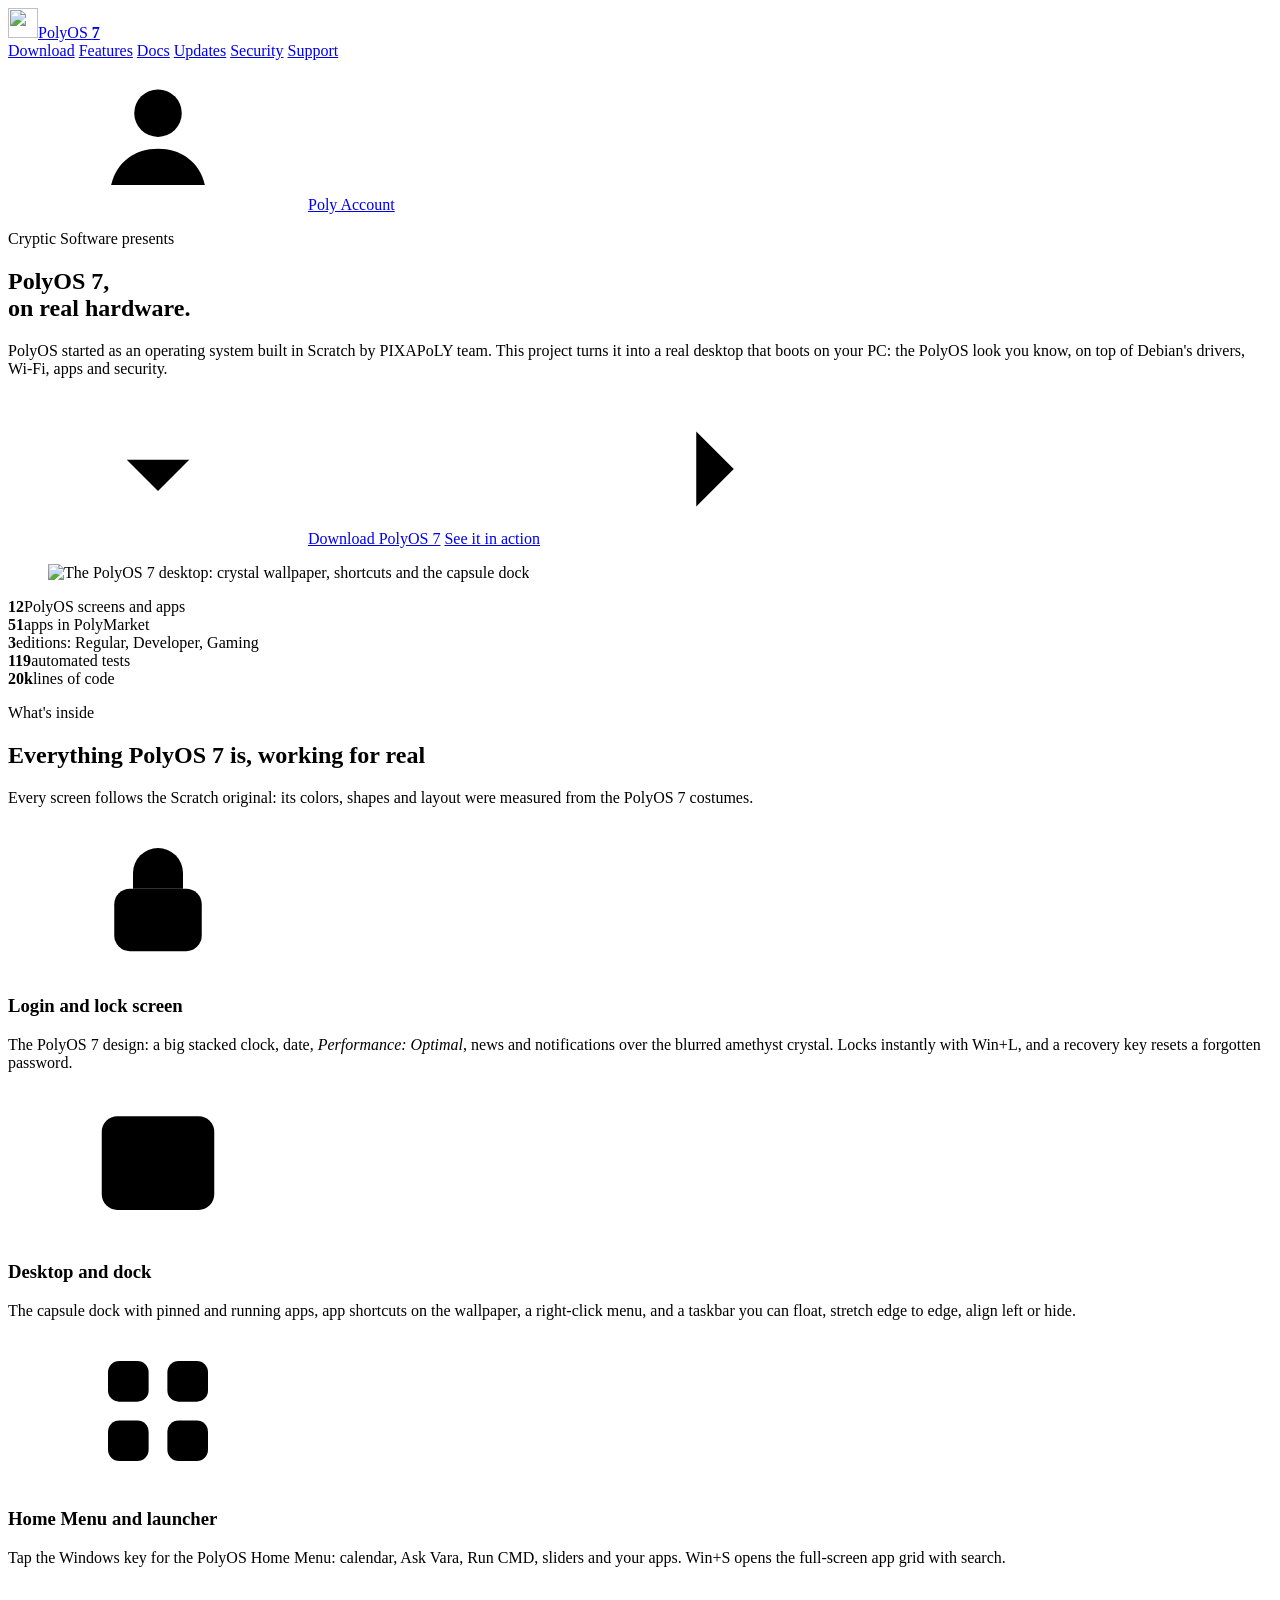
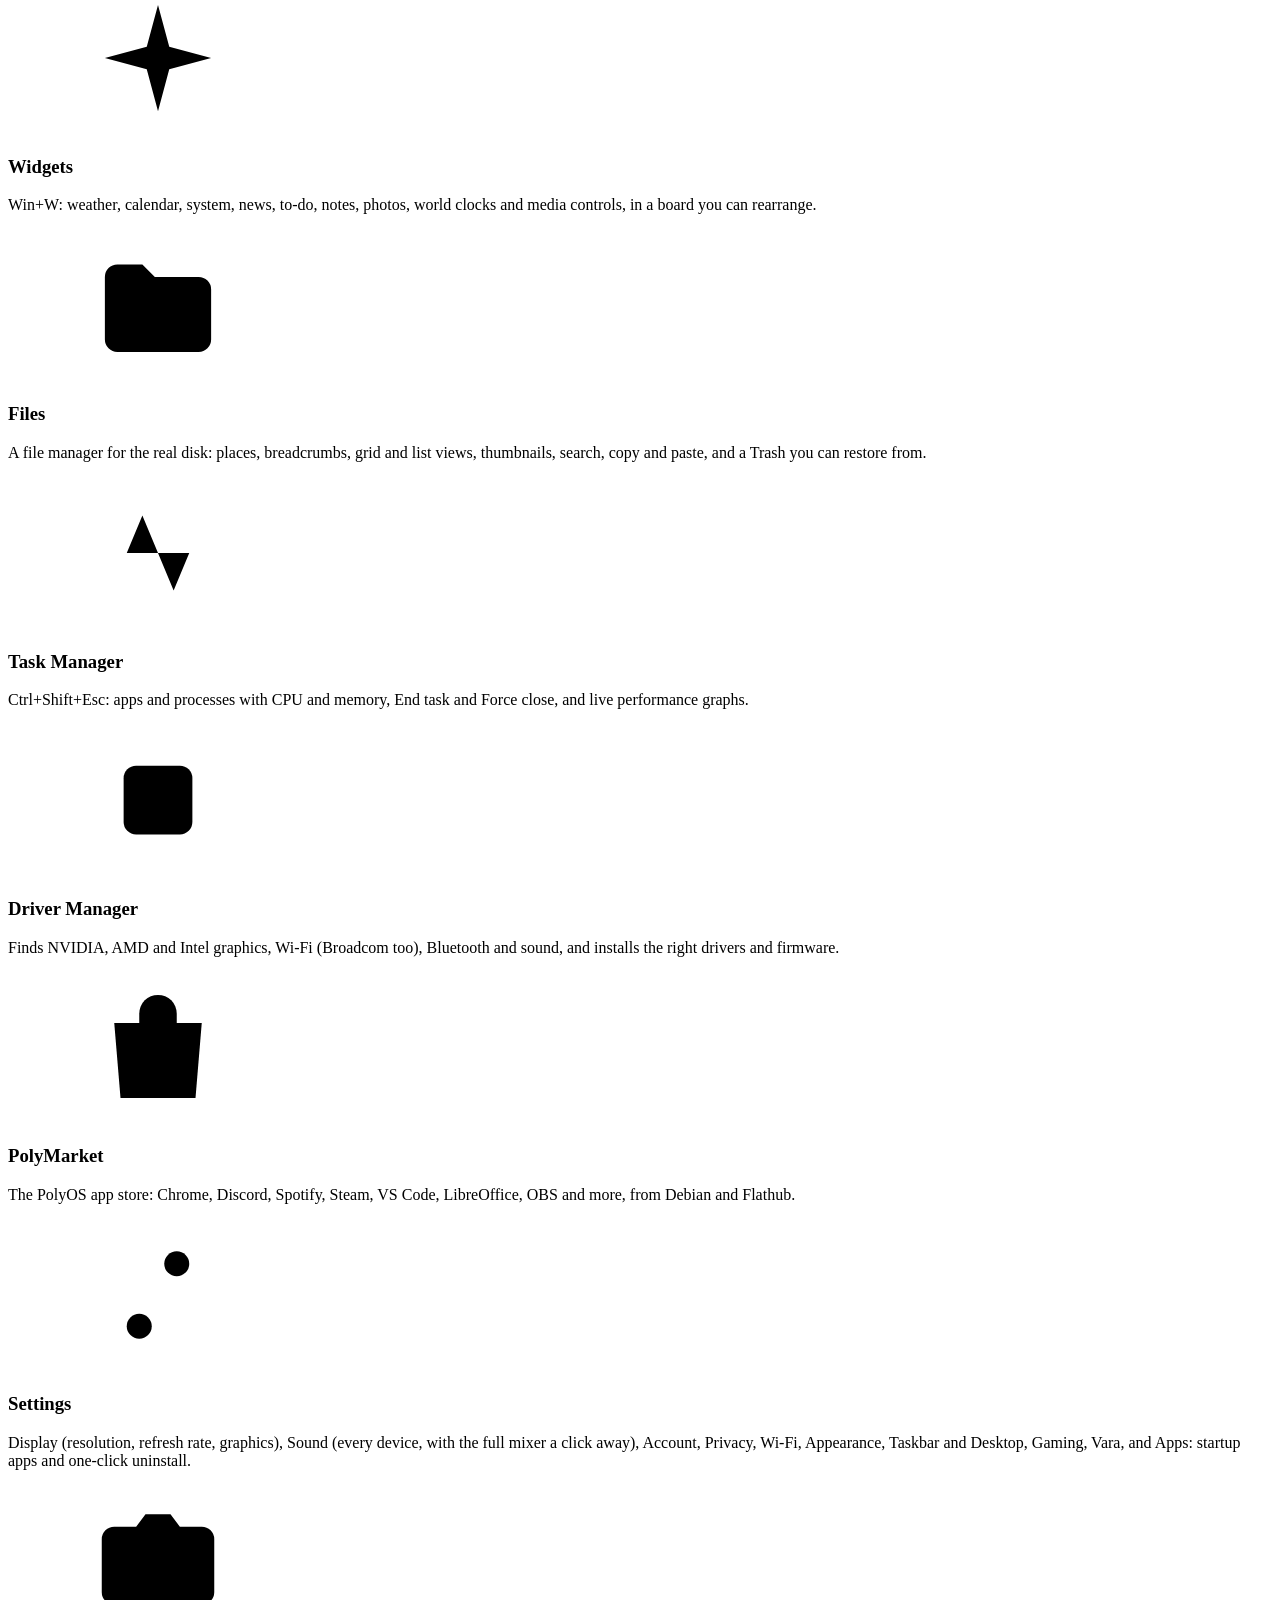
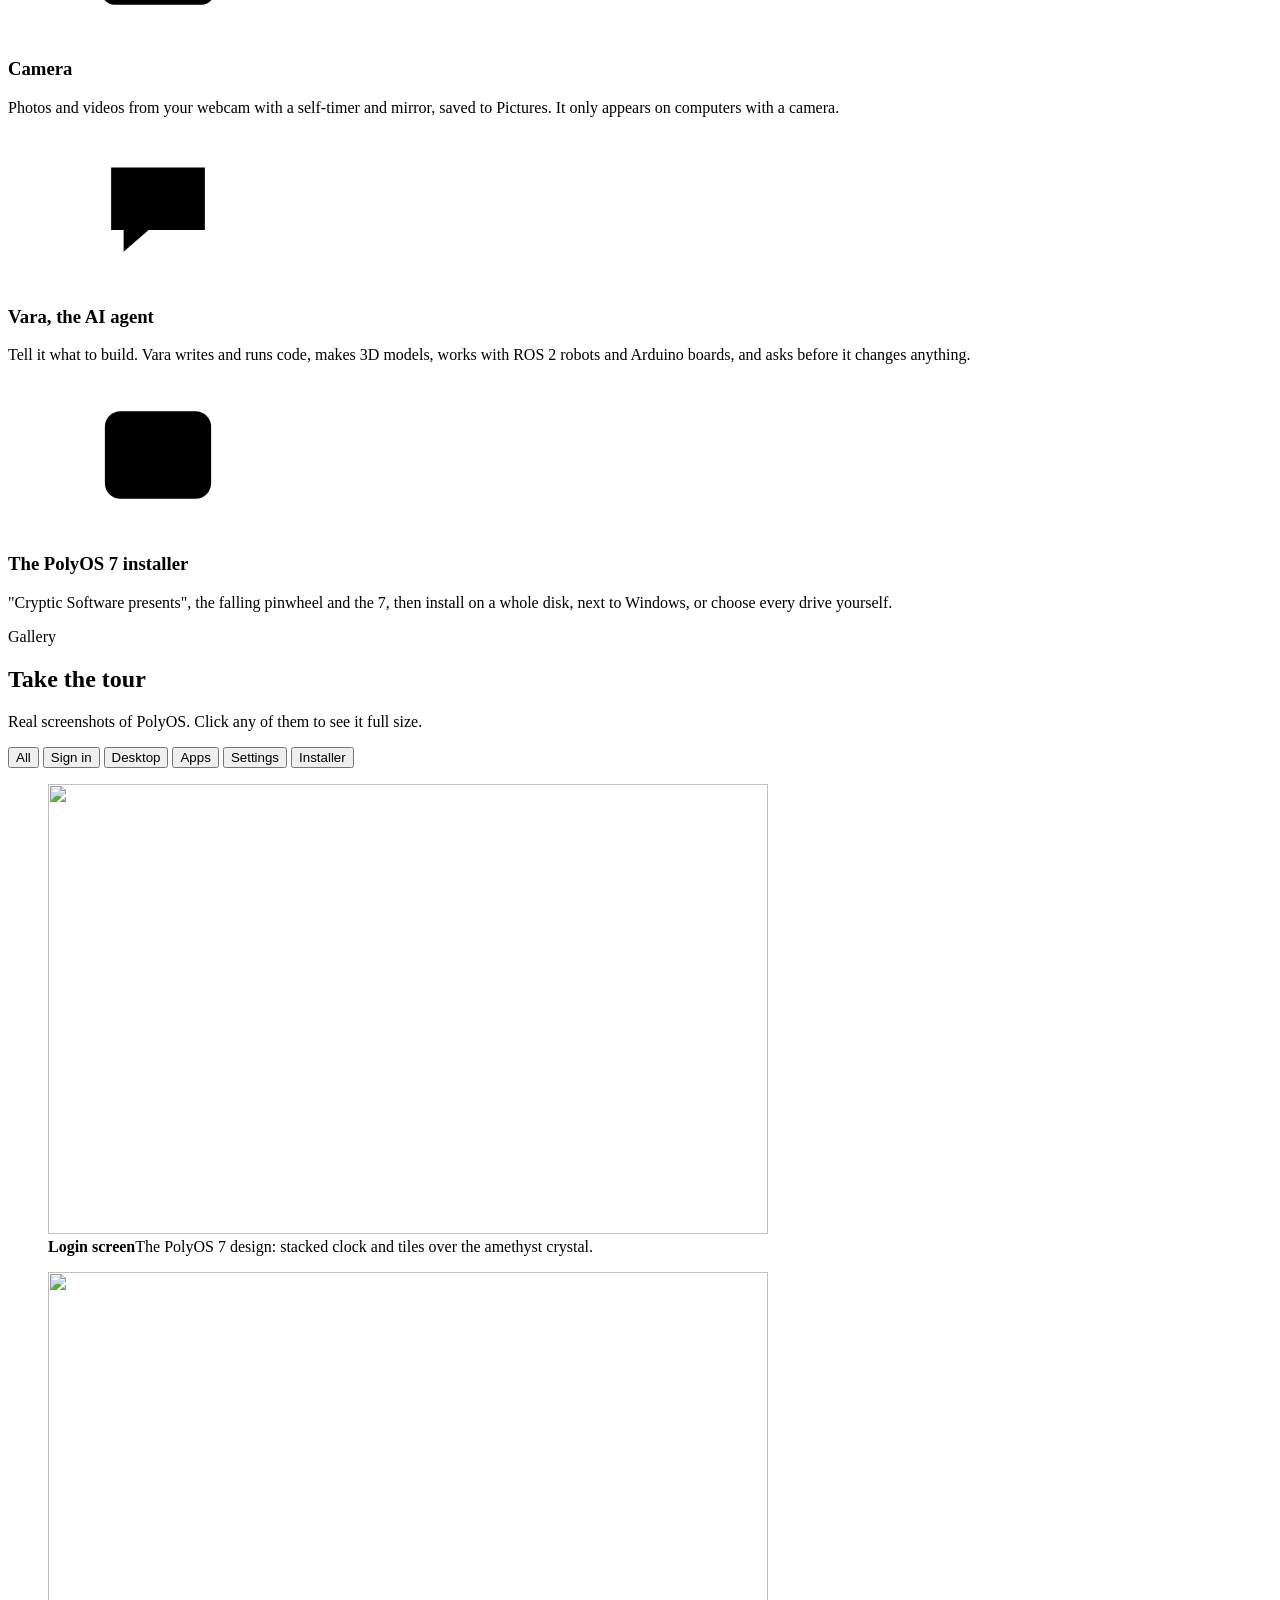
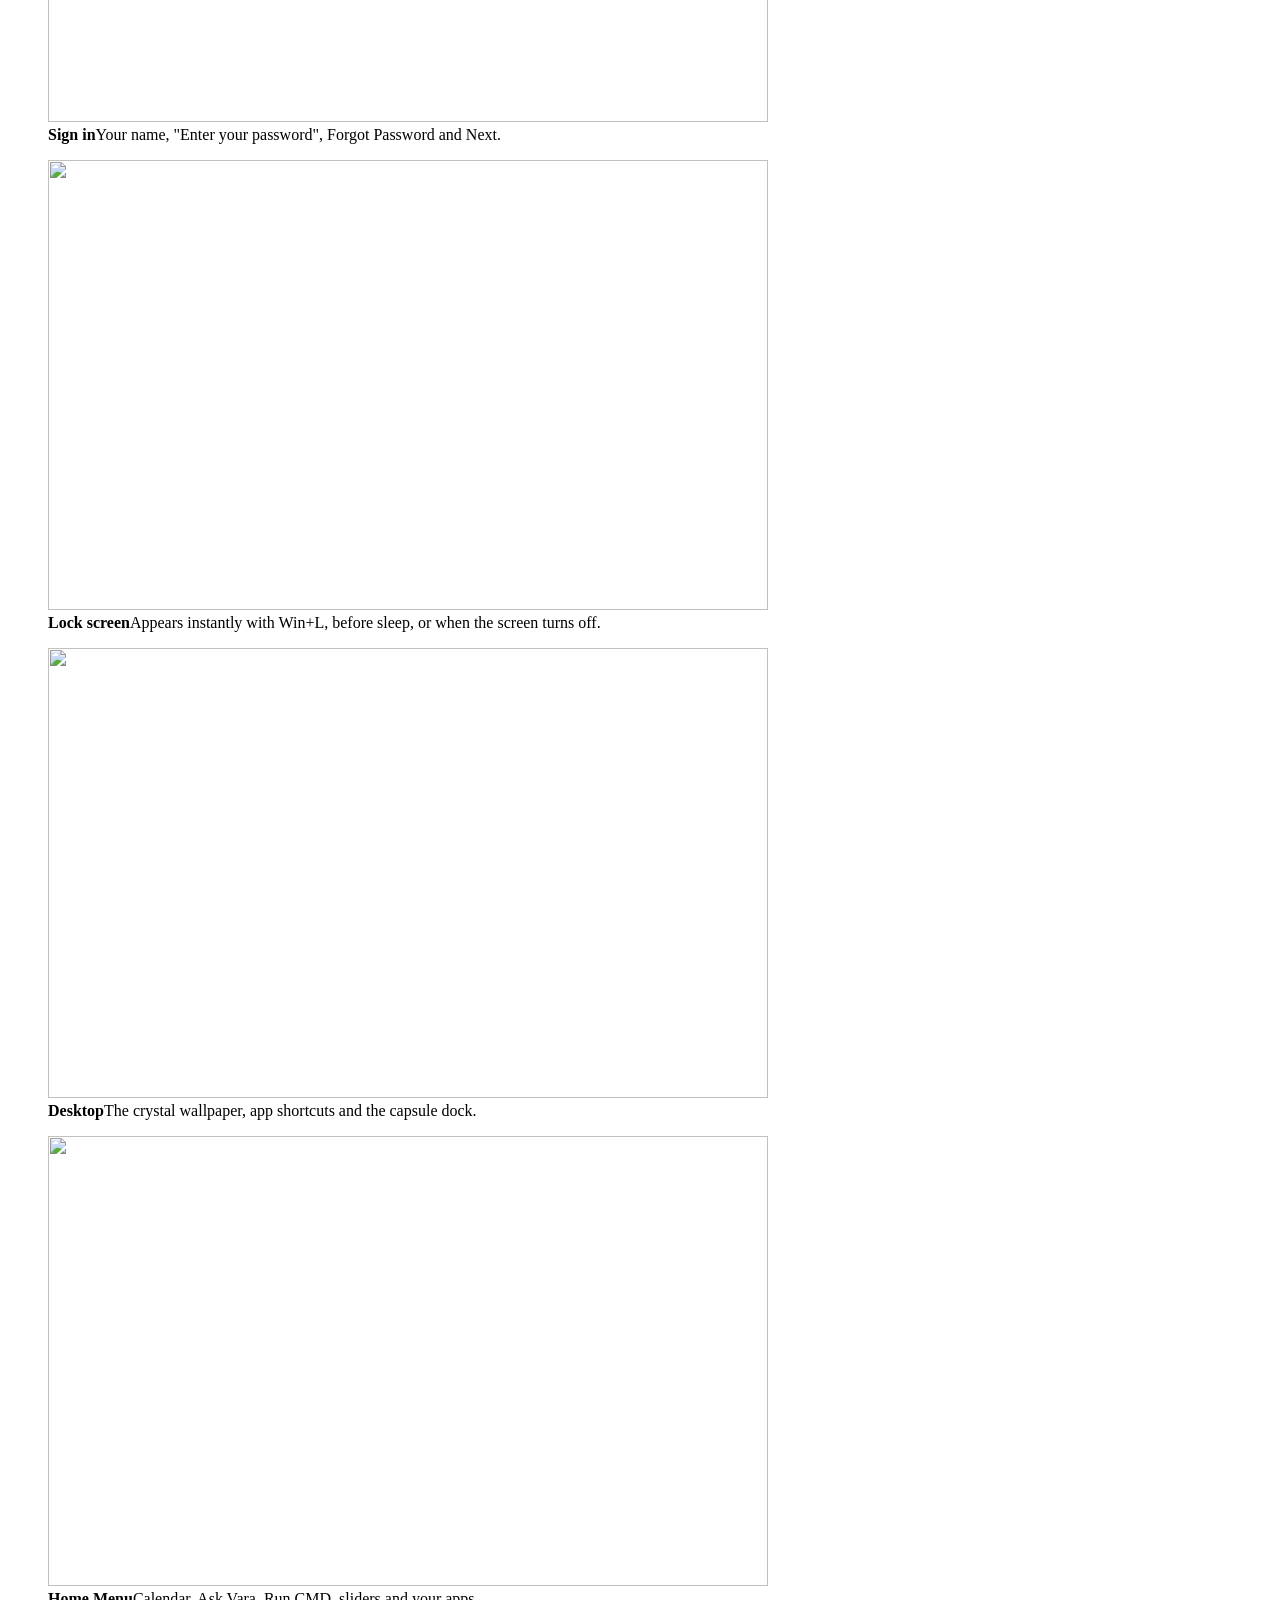
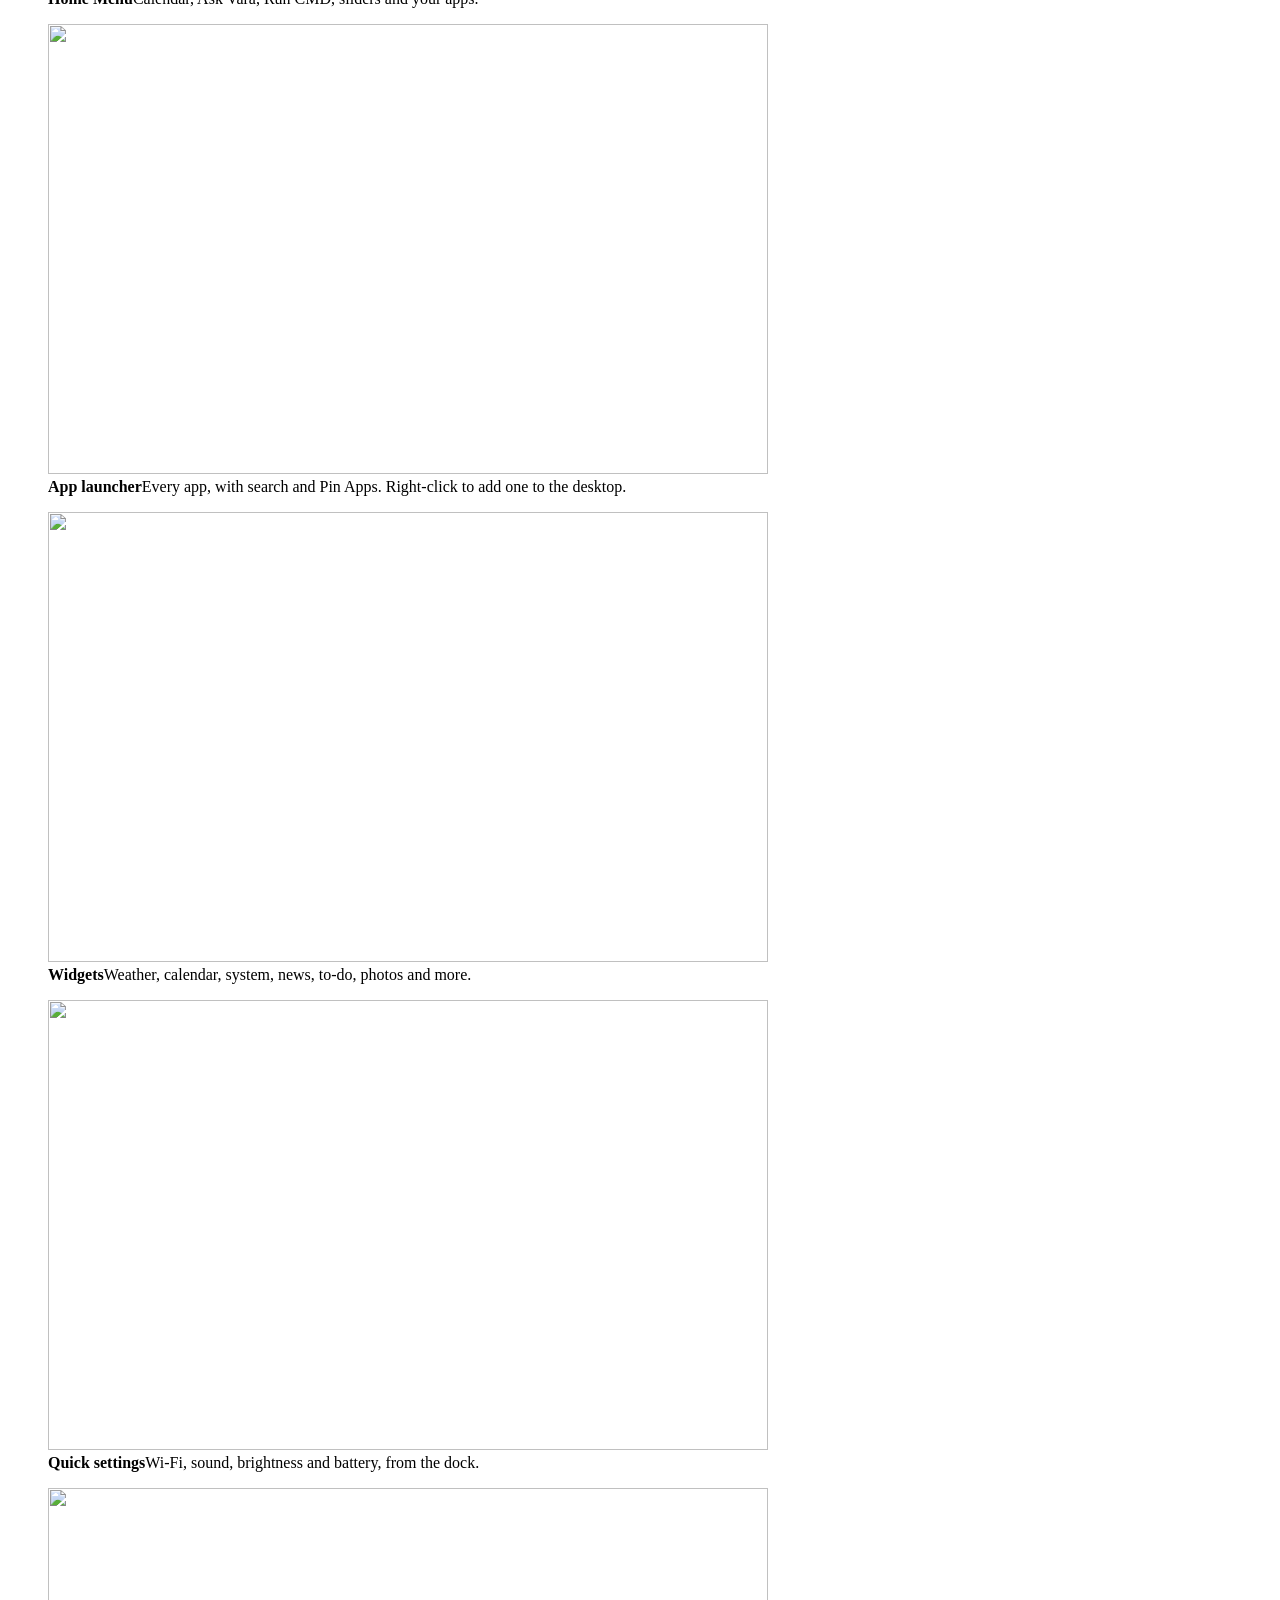
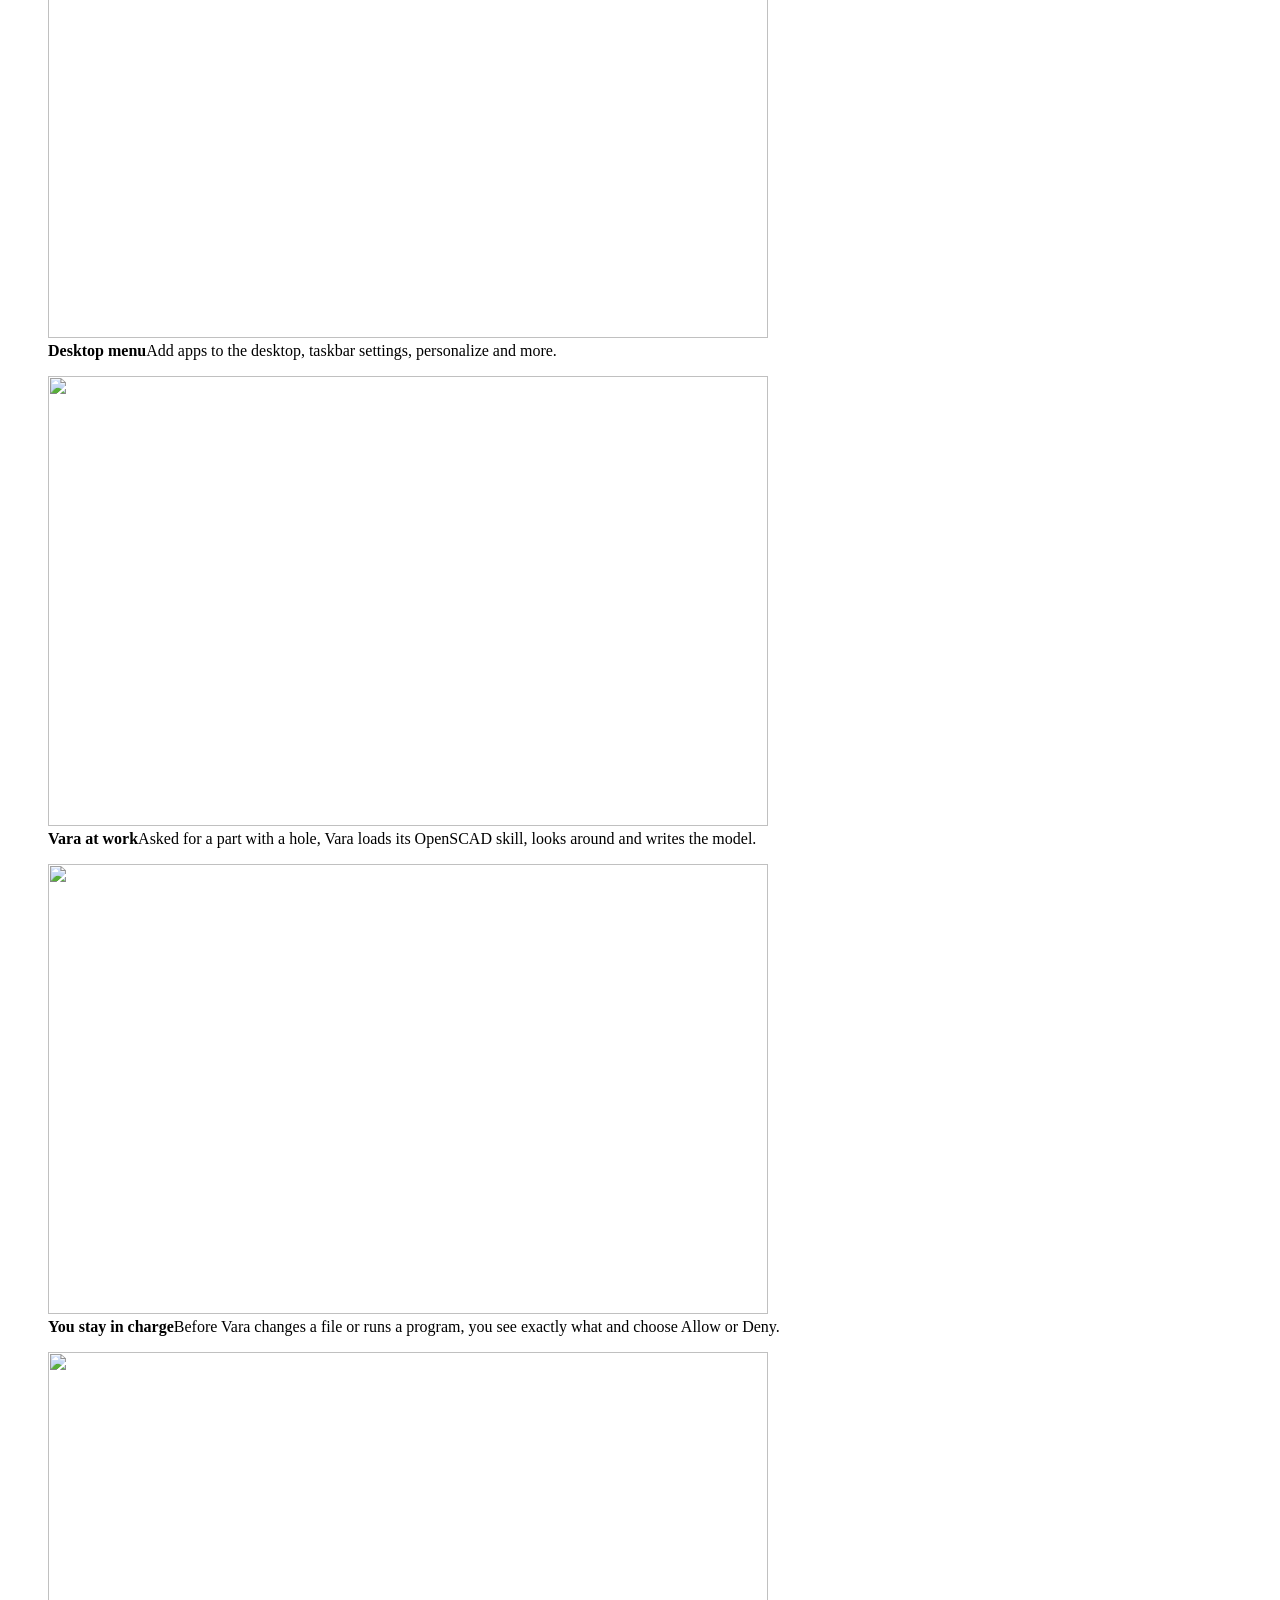
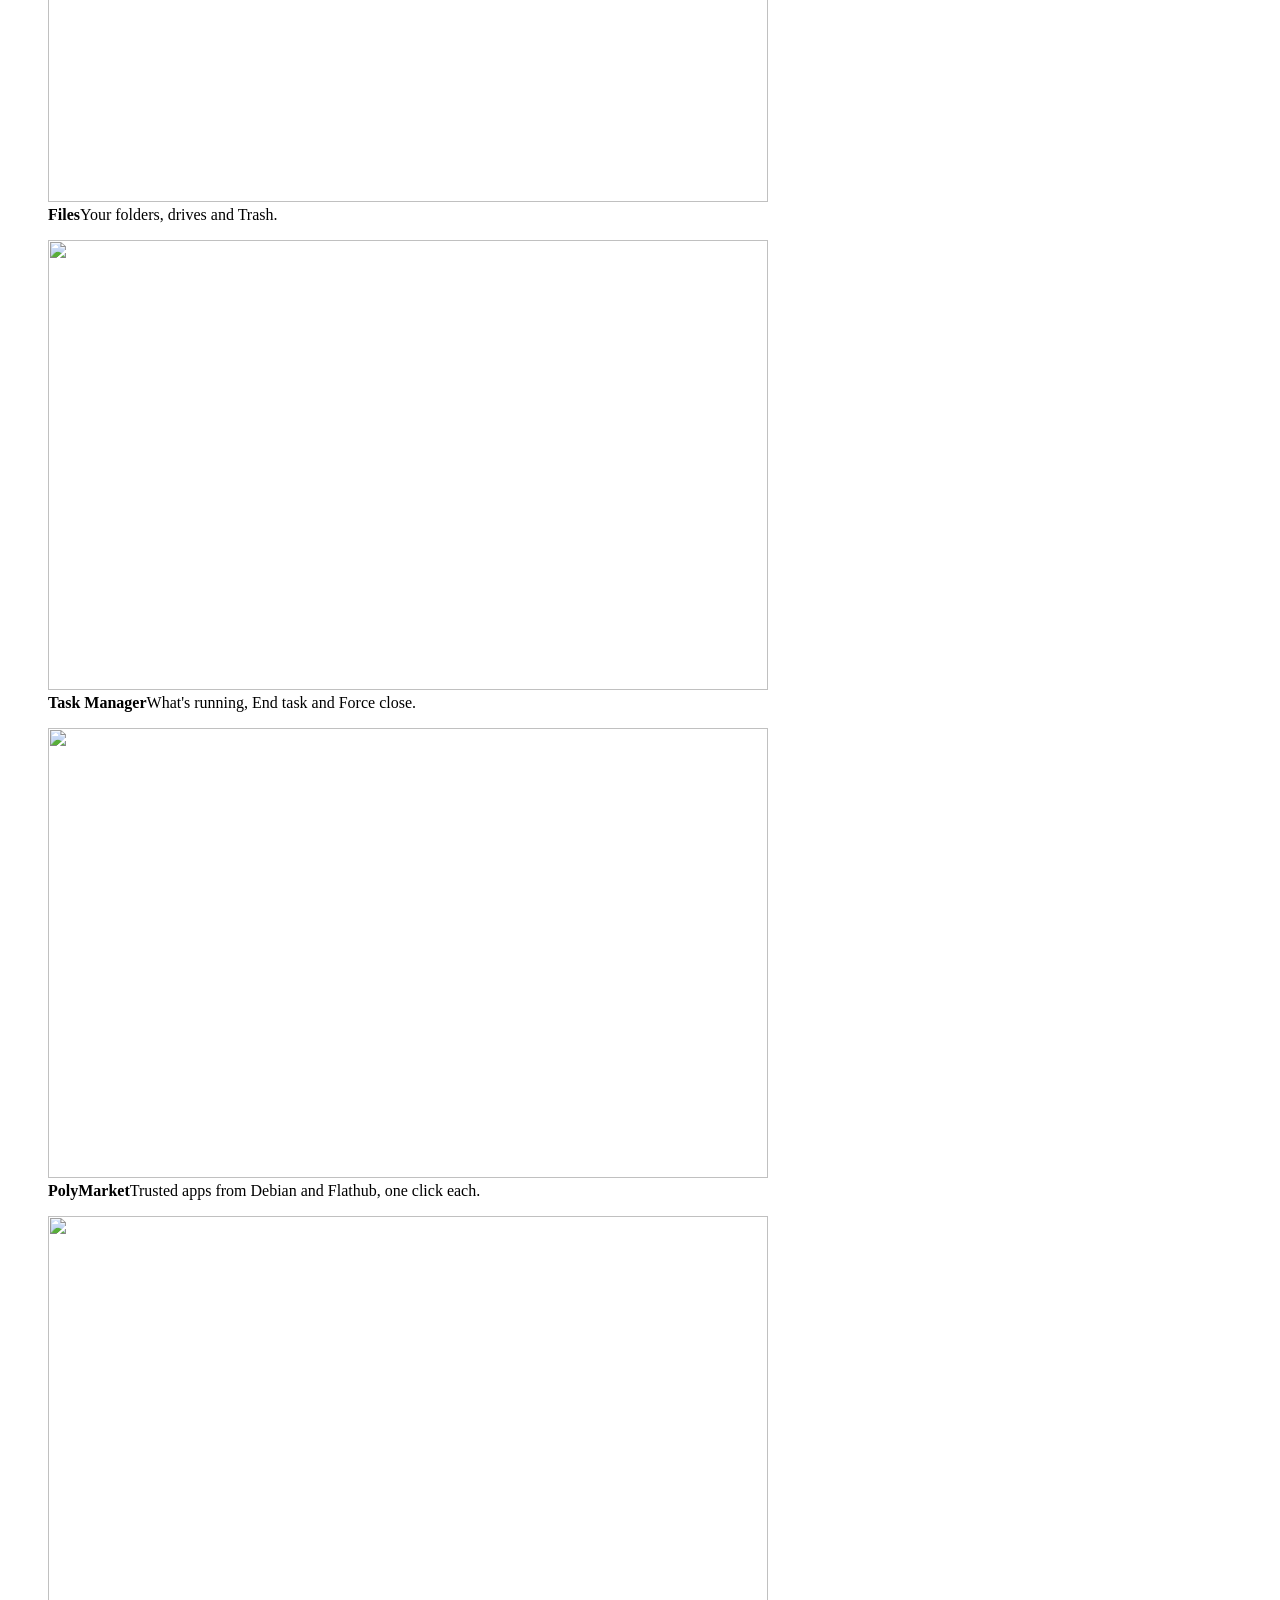
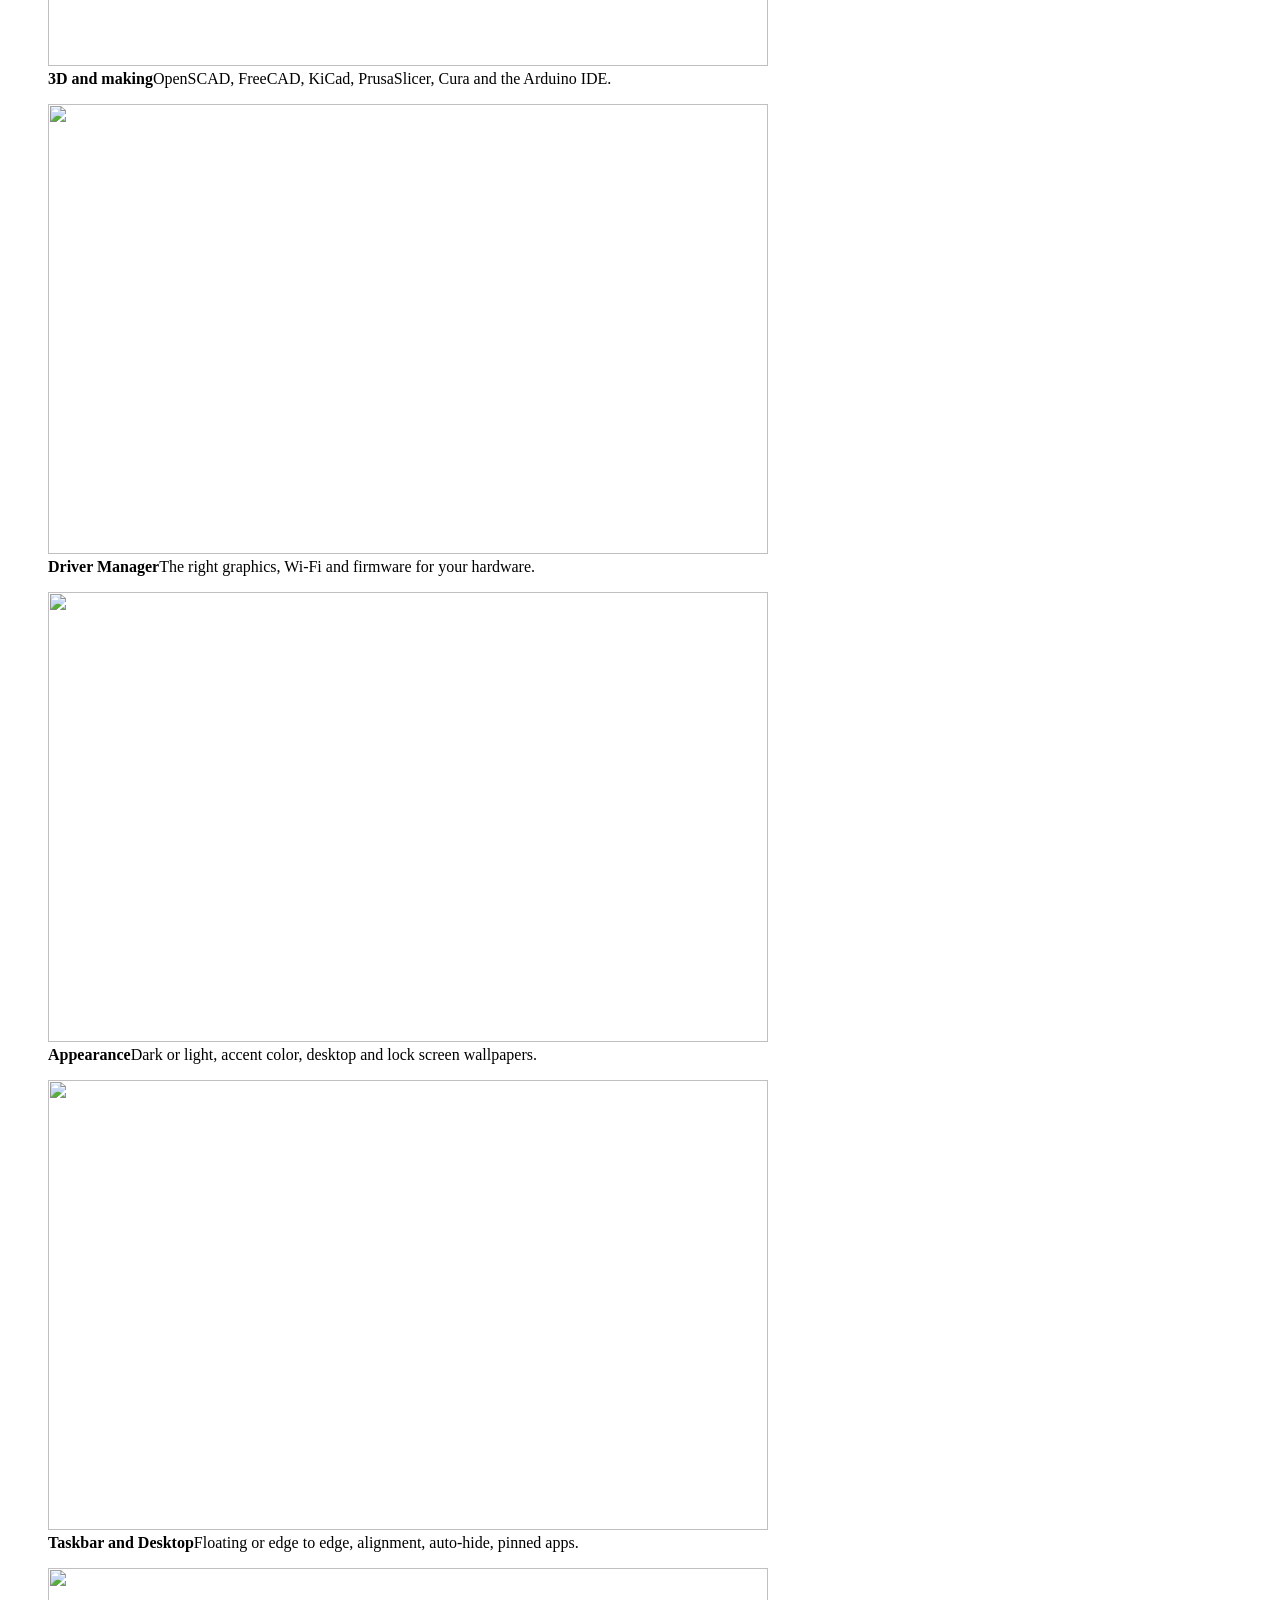
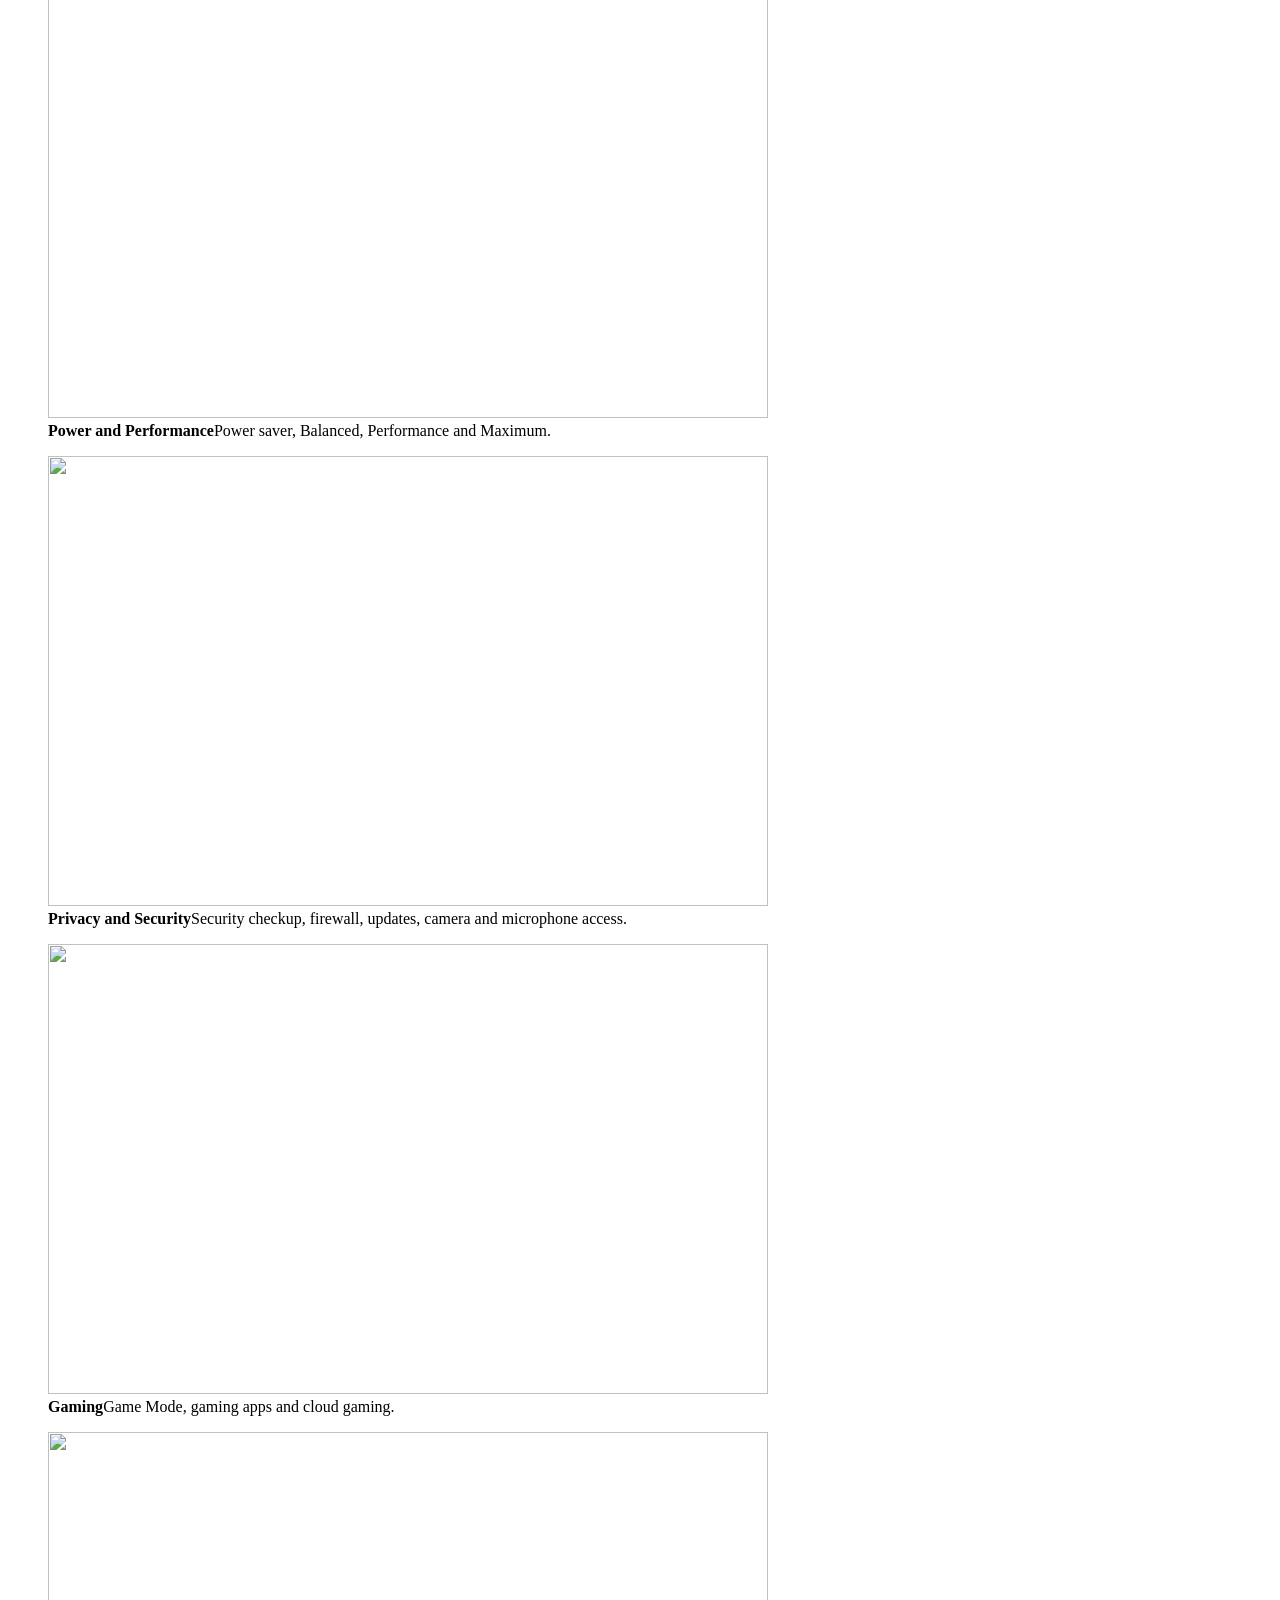
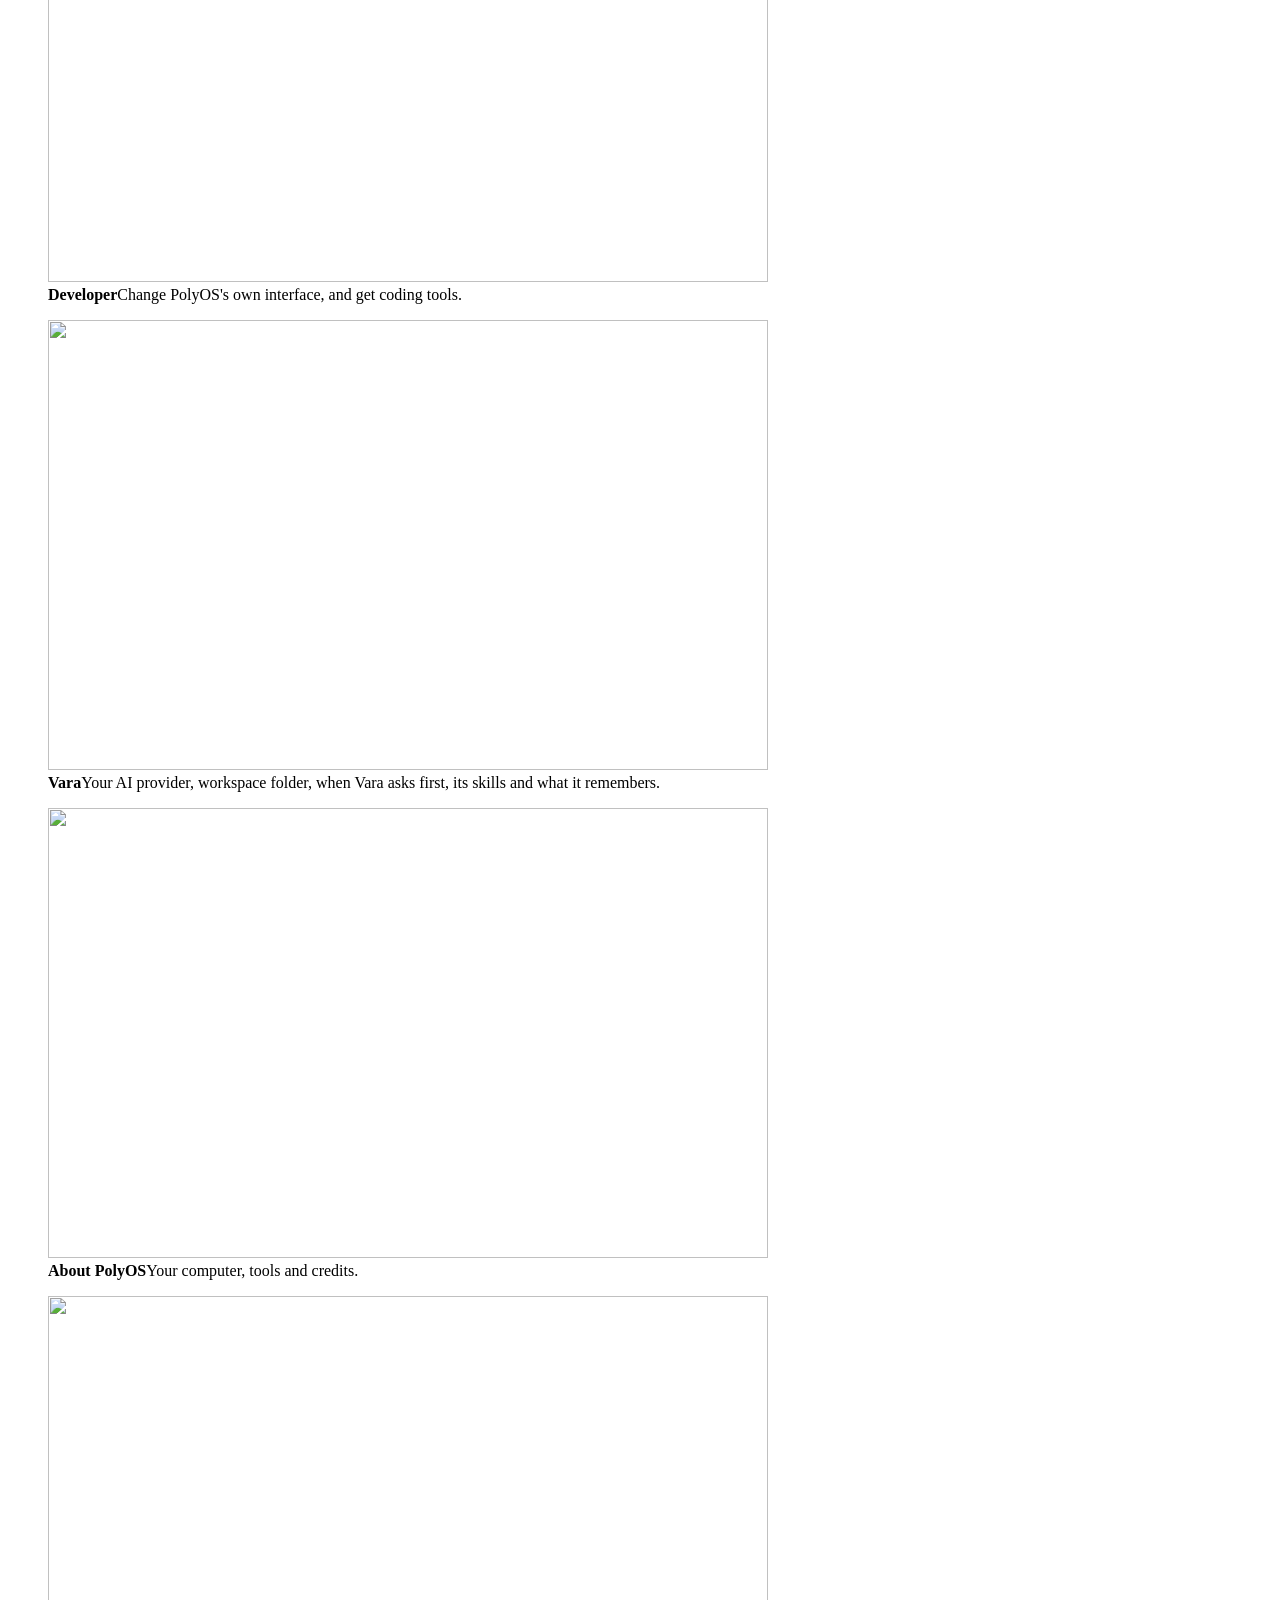
==== docs/index.html @ f55ce3ac "PolyOS 1.2.0: Vara, the voice and agent assistant (a name of its own, the HUD, and more) - A name of" ====
<!doctype html>
<html lang="en">
<head>
  <meta charset="utf-8">
  <meta name="viewport" content="width=device-width, initial-scale=1">
  <title>PolyOS 7 for Debian</title>
  <meta name="description" content="PolyOS 7, the operating system built in Scratch by PIXAPoLY Software, brought to real life on Debian by Cryptic Software.">
  <meta property="og:title" content="PolyOS 7 for Debian">
  <meta property="og:description" content="The Scratch operating system, now a real desktop you can install on your PC.">
  <meta property="og:image" content="screenshots/desktop.jpg">
  <meta name="theme-color" content="#151515">
  <link rel="icon" href="assets/logo.svg" type="image/svg+xml">
  <link rel="stylesheet" href="assets/site.css">
  <script src="assets/site.js" defer></script>
</head>
<body>
  <svg width="0" height="0" style="position:absolute" aria-hidden="true">
    <defs>
      <symbol id="i-user" viewBox="0 0 24 24"><circle cx="12" cy="8.5" r="3.8"/><path d="M4.5 20c.9-3.8 3.9-5.8 7.5-5.8s6.6 2 7.5 5.8"/></symbol>
      <symbol id="i-cube" viewBox="0 0 24 24"><path d="M12 3.5 19.5 7.7v8.6L12 20.5l-7.5-4.2V7.7z"/><path d="M4.5 7.7 12 12l7.5-4.3M12 12v8.5"/></symbol>
      <symbol id="i-robot" viewBox="0 0 24 24"><rect x="5" y="8" width="14" height="11" rx="3"/><path d="M12 8V4.5M9.5 19v1.5M14.5 19v1.5M3 12.5v3M21 12.5v3"/><circle cx="12" cy="4" r="1"/><circle cx="9.5" cy="13" r="1.1" fill="currentColor"/><circle cx="14.5" cy="13" r="1.1" fill="currentColor"/></symbol>
      <symbol id="i-lock" viewBox="0 0 24 24"><rect x="5" y="10.5" width="14" height="10" rx="2.5"/><path d="M8 10.5V8a4 4 0 0 1 8 0v2.5"/></symbol>
      <symbol id="i-desktop" viewBox="0 0 24 24"><rect x="3" y="4.5" width="18" height="15" rx="2.5"/><path d="M3 15.5h18M9 17.5h6"/></symbol>
      <symbol id="i-grid" viewBox="0 0 24 24"><rect x="4" y="4" width="6.5" height="6.5" rx="1.8"/><rect x="13.5" y="4" width="6.5" height="6.5" rx="1.8"/><rect x="4" y="13.5" width="6.5" height="6.5" rx="1.8"/><rect x="13.5" y="13.5" width="6.5" height="6.5" rx="1.8"/></symbol>
      <symbol id="i-sparkle" viewBox="0 0 24 24"><path d="M12 3.5 13.8 10.2 20.5 12l-6.7 1.8L12 20.5l-1.8-6.7L3.5 12l6.7-1.8z"/></symbol>
      <symbol id="i-folder" viewBox="0 0 24 24"><path d="M3.5 7.5A2 2 0 0 1 5.5 5.5h4l2 2h7a2 2 0 0 1 2 2v8a2 2 0 0 1-2 2h-13a2 2 0 0 1-2-2z"/></symbol>
      <symbol id="i-activity" viewBox="0 0 24 24"><path d="M3 12h4l2.5-6 5 12 2.5-6H21"/></symbol>
      <symbol id="i-chip" viewBox="0 0 24 24"><rect x="6.5" y="6.5" width="11" height="11" rx="2"/><path d="M9.5 3v3.5M14.5 3v3.5M9.5 17.5V21M14.5 17.5V21M3 9.5h3.5M3 14.5h3.5M17.5 9.5H21M17.5 14.5H21"/></symbol>
      <symbol id="i-bag" viewBox="0 0 24 24"><path d="M5 8h14l-1 12H6z"/><path d="M9 8V6.5a3 3 0 0 1 6 0V8"/></symbol>
      <symbol id="i-settings" viewBox="0 0 24 24"><path d="M4 7h9M17 7h3M4 17h3M11 17h9"/><circle cx="15" cy="7" r="2"/><circle cx="9" cy="17" r="2"/></symbol>
      <symbol id="i-camera" viewBox="0 0 24 24"><path d="M8.5 6.5 10 4.5h4l1.5 2H19a2 2 0 0 1 2 2V17a2 2 0 0 1-2 2H5a2 2 0 0 1-2-2V8.5a2 2 0 0 1 2-2z"/><circle cx="12" cy="12.5" r="3.6"/></symbol>
      <symbol id="i-chat" viewBox="0 0 24 24"><path d="M4.5 5.5h15v10h-9l-4 3.5v-3.5h-2z"/></symbol>
      <symbol id="i-disk" viewBox="0 0 24 24"><rect x="3.5" y="5" width="17" height="14" rx="2.5"/><circle cx="16.5" cy="15" r="1" fill="currentColor"/><path d="M7 15h5"/></symbol>
      <symbol id="i-star" viewBox="0 0 24 24"><path d="m12 3.8 2.5 5.2 5.7.8-4.1 4 1 5.6L12 16.8 6.9 19.4l1-5.6-4.1-4 5.7-.8z"/></symbol>
      <symbol id="i-code" viewBox="0 0 24 24"><path d="m8.5 7.5-4.5 4.5 4.5 4.5M15.5 7.5l4.5 4.5-4.5 4.5M13.5 5l-3 14"/></symbol>
      <symbol id="i-gamepad" viewBox="0 0 24 24"><path d="M7.5 7h9a4.5 4.5 0 0 1 4.3 3.2l1.2 4.3a2.6 2.6 0 0 1-4.5 2.4L15.6 15H8.4l-1.9 1.9A2.6 2.6 0 0 1 2 14.5l1.2-4.3A4.5 4.5 0 0 1 7.5 7z"/><path d="M8 9.5v3M6.5 11h3"/></symbol>
      <symbol id="i-shield" viewBox="0 0 24 24"><path d="M12 3.5 19 6v5.5c0 4.3-2.9 7.6-7 9-4.1-1.4-7-4.7-7-9V6z"/><path d="m9 12 2.2 2.2L15.5 10"/></symbol>
      <symbol id="i-bolt" viewBox="0 0 24 24"><path d="M13 3 5 13.5h6L10 21l8-10.5h-6z"/></symbol>
      <symbol id="i-github" viewBox="0 0 24 24"><path d="M9 19c-4.3 1.4-4.3-2.5-6-3m12 5v-3.5c0-1 .1-1.4-.5-2 2.8-.3 5.5-1.4 5.5-6a4.6 4.6 0 0 0-1.3-3.2 4.2 4.2 0 0 0-.1-3.2s-1.1-.3-3.5 1.3a12.3 12.3 0 0 0-6.2 0C6.5 2.8 5.4 3.1 5.4 3.1a4.2 4.2 0 0 0-.1 3.2A4.6 4.6 0 0 0 4 9.5c0 4.6 2.7 5.7 5.5 6-.6.6-.6 1.2-.5 2V21"/></symbol>
      <symbol id="i-download" viewBox="0 0 24 24"><path d="M12 4v11M7 10.5l5 5 5-5M5 19.5h14"/></symbol>
      <symbol id="i-arrow" viewBox="0 0 24 24"><path d="M5 12h14M13 6l6 6-6 6"/></symbol>
      <symbol id="i-close" viewBox="0 0 24 24"><path d="m6 6 12 12M18 6 6 18"/></symbol>
      <symbol id="i-left" viewBox="0 0 24 24"><path d="m15 5-7 7 7 7"/></symbol>
      <symbol id="i-right" viewBox="0 0 24 24"><path d="m9 5 7 7-7 7"/></symbol>
    </defs>
  </svg>

  <header class="nav" id="top">
    <a class="brand" href="/"><img src="/assets/logo.svg" alt="" width="30" height="30"><span>PolyOS <b>7</b></span></a>
    <nav aria-label="Site">
      <a href="/download">Download</a>
      <a href="/#features">Features</a>
      <a href="/docs">Docs</a>
      <a href="/changelog">Updates</a>
      <a href="/security">Security</a>
      <a href="/support">Support</a>
    </nav>
    <a class="btn small" href="/account"><svg class="ico"><use href="#i-user"/></svg>Poly Account</a>
  </header>

  <main>
    <!-- ---- hero ---------------------------------------------------------------------- -->
    <section class="hero">
      <div class="hero-glow" aria-hidden="true"></div>
      <div class="hero-text">
        <p class="eyebrow">Cryptic Software presents</p>
        <h1>PolyOS 7,<br><span class="grad">on real hardware.</span></h1>
        <p class="lead">PolyOS started as an operating system built in Scratch by PIXAPoLY team.
          This project turns it into a real desktop that boots on your PC: the PolyOS look you know, on top of
          Debian's drivers, Wi-Fi, apps and security.</p>
        <div class="cta">
          <a class="btn primary" href="#download"><svg class="ico"><use href="#i-download"/></svg>Download PolyOS 7</a>
          <a class="btn" href="#gallery">See it in action<svg class="ico"><use href="#i-arrow"/></svg></a>
        </div>
      </div>
      <figure class="hero-shot">
        <div class="frame"><img src="screenshots/desktop.jpg" alt="The PolyOS 7 desktop: crystal wallpaper, shortcuts and the capsule dock" width="1440" height="900"></div>
      </figure>
    </section>

    <section class="stats" aria-label="The project in numbers">
      <div><b>12</b><span>PolyOS screens and apps</span></div>
      <div><b>51</b><span>apps in PolyMarket</span></div>
      <div><b>3</b><span>editions: Regular, Developer, Gaming</span></div>
      <div><b>119</b><span>automated tests</span></div>
      <div><b>20k</b><span>lines of code</span></div>
    </section>

    <!-- ---- features ------------------------------------------------------------------ -->
    <section class="section" id="features">
      <div class="section-head">
        <p class="eyebrow">What's inside</p>
        <h2>Everything PolyOS 7 is, working for real</h2>
        <p>Every screen follows the Scratch original: its colors, shapes and layout were measured from the PolyOS 7 costumes.</p>
      </div>
      <div class="features">
        <article class="feature"><svg class="ico"><use href="#i-lock"/></svg><h3>Login and lock screen</h3>
          <p>The PolyOS 7 design: a big stacked clock, date, <i>Performance: Optimal</i>, news and notifications over the blurred amethyst crystal. Locks instantly with Win+L, and a recovery key resets a forgotten password.</p></article>
        <article class="feature"><svg class="ico"><use href="#i-desktop"/></svg><h3>Desktop and dock</h3>
          <p>The capsule dock with pinned and running apps, app shortcuts on the wallpaper, a right-click menu, and a taskbar you can float, stretch edge to edge, align left or hide.</p></article>
        <article class="feature"><svg class="ico"><use href="#i-grid"/></svg><h3>Home Menu and launcher</h3>
          <p>Tap the Windows key for the PolyOS Home Menu: calendar, Ask Vara, Run CMD, sliders and your apps. Win+S opens the full-screen app grid with search.</p></article>
        <article class="feature"><svg class="ico"><use href="#i-sparkle"/></svg><h3>Widgets</h3>
          <p>Win+W: weather, calendar, system, news, to-do, notes, photos, world clocks and media controls, in a board you can rearrange.</p></article>
        <article class="feature"><svg class="ico"><use href="#i-folder"/></svg><h3>Files</h3>
          <p>A file manager for the real disk: places, breadcrumbs, grid and list views, thumbnails, search, copy and paste, and a Trash you can restore from.</p></article>
        <article class="feature"><svg class="ico"><use href="#i-activity"/></svg><h3>Task Manager</h3>
          <p>Ctrl+Shift+Esc: apps and processes with CPU and memory, End task and Force close, and live performance graphs.</p></article>
        <article class="feature"><svg class="ico"><use href="#i-chip"/></svg><h3>Driver Manager</h3>
          <p>Finds NVIDIA, AMD and Intel graphics, Wi-Fi (Broadcom too), Bluetooth and sound, and installs the right drivers and firmware.</p></article>
        <article class="feature"><svg class="ico"><use href="#i-bag"/></svg><h3>PolyMarket</h3>
          <p>The PolyOS app store: Chrome, Discord, Spotify, Steam, VS Code, LibreOffice, OBS and more, from Debian and Flathub.</p></article>
        <article class="feature"><svg class="ico"><use href="#i-settings"/></svg><h3>Settings</h3>
          <p>Display (resolution, refresh rate, graphics), Sound (every device, with the full mixer a click away), Account, Privacy, Wi-Fi, Appearance, Taskbar and Desktop, Gaming, Vara, and Apps: startup apps and one-click uninstall.</p></article>
        <article class="feature"><svg class="ico"><use href="#i-camera"/></svg><h3>Camera</h3>
          <p>Photos and videos from your webcam with a self-timer and mirror, saved to Pictures. It only appears on computers with a camera.</p></article>
        <article class="feature"><svg class="ico"><use href="#i-chat"/></svg><h3>Vara, the AI agent</h3>
          <p>Tell it what to build. Vara writes and runs code, makes 3D models, works with ROS 2 robots and Arduino boards, and asks before it changes anything.</p></article>
        <article class="feature"><svg class="ico"><use href="#i-disk"/></svg><h3>The PolyOS 7 installer</h3>
          <p>"Cryptic Software presents", the falling pinwheel and the 7, then install on a whole disk, next to Windows, or choose every drive yourself.</p></article>
      </div>
    </section>

    <!-- ---- gallery ------------------------------------------------------------------- -->
    <section class="section" id="gallery">
      <div class="section-head">
        <p class="eyebrow">Gallery</p>
        <h2>Take the tour</h2>
        <p>Real screenshots of PolyOS. Click any of them to see it full size.</p>
      </div>
      <div class="filters" role="tablist" aria-label="Filter screenshots">
        <button role="tab" aria-selected="true" data-filter="all">All</button>
        <button role="tab" aria-selected="false" data-filter="signin">Sign in</button>
        <button role="tab" aria-selected="false" data-filter="desktop">Desktop</button>
        <button role="tab" aria-selected="false" data-filter="apps">Apps</button>
        <button role="tab" aria-selected="false" data-filter="settings">Settings</button>
        <button role="tab" aria-selected="false" data-filter="installer">Installer</button>
      </div>
      <div class="gallery">
        <figure data-cat="signin" data-full="screenshots/login.jpg"><img loading="lazy" src="screenshots/thumbs/login.jpg" alt="" width="720" height="450"><figcaption><b>Login screen</b><span>The PolyOS 7 design: stacked clock and tiles over the amethyst crystal.</span></figcaption></figure>
        <figure data-cat="signin" data-full="screenshots/login-password.jpg"><img loading="lazy" src="screenshots/thumbs/login-password.jpg" alt="" width="720" height="450"><figcaption><b>Sign in</b><span>Your name, "Enter your password", Forgot Password and Next.</span></figcaption></figure>
        <figure data-cat="signin" data-full="screenshots/lock.jpg"><img loading="lazy" src="screenshots/thumbs/lock.jpg" alt="" width="720" height="450"><figcaption><b>Lock screen</b><span>Appears instantly with Win+L, before sleep, or when the screen turns off.</span></figcaption></figure>
        <figure data-cat="desktop" data-full="screenshots/desktop.jpg"><img loading="lazy" src="screenshots/thumbs/desktop.jpg" alt="" width="720" height="450"><figcaption><b>Desktop</b><span>The crystal wallpaper, app shortcuts and the capsule dock.</span></figcaption></figure>
        <figure data-cat="desktop" data-full="screenshots/home-menu.jpg"><img loading="lazy" src="screenshots/thumbs/home-menu.jpg" alt="" width="720" height="450"><figcaption><b>Home Menu</b><span>Calendar, Ask Vara, Run CMD, sliders and your apps.</span></figcaption></figure>
        <figure data-cat="desktop" data-full="screenshots/launcher.jpg"><img loading="lazy" src="screenshots/thumbs/launcher.jpg" alt="" width="720" height="450"><figcaption><b>App launcher</b><span>Every app, with search and Pin Apps. Right-click to add one to the desktop.</span></figcaption></figure>
        <figure data-cat="desktop" data-full="screenshots/widgets.jpg"><img loading="lazy" src="screenshots/thumbs/widgets.jpg" alt="" width="720" height="450"><figcaption><b>Widgets</b><span>Weather, calendar, system, news, to-do, photos and more.</span></figcaption></figure>
        <figure data-cat="desktop" data-full="screenshots/quick-settings.jpg"><img loading="lazy" src="screenshots/thumbs/quick-settings.jpg" alt="" width="720" height="450"><figcaption><b>Quick settings</b><span>Wi-Fi, sound, brightness and battery, from the dock.</span></figcaption></figure>
        <figure data-cat="desktop" data-full="screenshots/desktop-menu.jpg"><img loading="lazy" src="screenshots/thumbs/desktop-menu.jpg" alt="" width="720" height="450"><figcaption><b>Desktop menu</b><span>Add apps to the desktop, taskbar settings, personalize and more.</span></figcaption></figure>
        <figure data-cat="apps" data-full="screenshots/vara.jpg"><img loading="lazy" src="screenshots/thumbs/vara.jpg" alt="" width="720" height="450"><figcaption><b>Vara at work</b><span>Asked for a part with a hole, Vara loads its OpenSCAD skill, looks around and writes the model.</span></figcaption></figure>
        <figure data-cat="apps" data-full="screenshots/vara-approval.jpg"><img loading="lazy" src="screenshots/thumbs/vara-approval.jpg" alt="" width="720" height="450"><figcaption><b>You stay in charge</b><span>Before Vara changes a file or runs a program, you see exactly what and choose Allow or Deny.</span></figcaption></figure>
        <figure data-cat="apps" data-full="screenshots/files.jpg"><img loading="lazy" src="screenshots/thumbs/files.jpg" alt="" width="720" height="450"><figcaption><b>Files</b><span>Your folders, drives and Trash.</span></figcaption></figure>
        <figure data-cat="apps" data-full="screenshots/task-manager.jpg"><img loading="lazy" src="screenshots/thumbs/task-manager.jpg" alt="" width="720" height="450"><figcaption><b>Task Manager</b><span>What's running, End task and Force close.</span></figcaption></figure>
        <figure data-cat="apps" data-full="screenshots/polymarket.jpg"><img loading="lazy" src="screenshots/thumbs/polymarket.jpg" alt="" width="720" height="450"><figcaption><b>PolyMarket</b><span>Trusted apps from Debian and Flathub, one click each.</span></figcaption></figure>
        <figure data-cat="apps" data-full="screenshots/polymarket-making.jpg"><img loading="lazy" src="screenshots/thumbs/polymarket-making.jpg" alt="" width="720" height="450"><figcaption><b>3D and making</b><span>OpenSCAD, FreeCAD, KiCad, PrusaSlicer, Cura and the Arduino IDE.</span></figcaption></figure>
        <figure data-cat="apps" data-full="screenshots/driver-manager.jpg"><img loading="lazy" src="screenshots/thumbs/driver-manager.jpg" alt="" width="720" height="450"><figcaption><b>Driver Manager</b><span>The right graphics, Wi-Fi and firmware for your hardware.</span></figcaption></figure>
        <figure data-cat="settings" data-full="screenshots/settings-appearance.jpg"><img loading="lazy" src="screenshots/thumbs/settings-appearance.jpg" alt="" width="720" height="450"><figcaption><b>Appearance</b><span>Dark or light, accent color, desktop and lock screen wallpapers.</span></figcaption></figure>
        <figure data-cat="settings" data-full="screenshots/settings-taskbar.jpg"><img loading="lazy" src="screenshots/thumbs/settings-taskbar.jpg" alt="" width="720" height="450"><figcaption><b>Taskbar and Desktop</b><span>Floating or edge to edge, alignment, auto-hide, pinned apps.</span></figcaption></figure>
        <figure data-cat="settings" data-full="screenshots/settings-power.jpg"><img loading="lazy" src="screenshots/thumbs/settings-power.jpg" alt="" width="720" height="450"><figcaption><b>Power and Performance</b><span>Power saver, Balanced, Performance and Maximum.</span></figcaption></figure>
        <figure data-cat="settings" data-full="screenshots/settings-privacy.jpg"><img loading="lazy" src="screenshots/thumbs/settings-privacy.jpg" alt="" width="720" height="450"><figcaption><b>Privacy and Security</b><span>Security checkup, firewall, updates, camera and microphone access.</span></figcaption></figure>
        <figure data-cat="settings" data-full="screenshots/settings-gaming.jpg"><img loading="lazy" src="screenshots/thumbs/settings-gaming.jpg" alt="" width="720" height="450"><figcaption><b>Gaming</b><span>Game Mode, gaming apps and cloud gaming.</span></figcaption></figure>
        <figure data-cat="settings" data-full="screenshots/settings-developer.jpg"><img loading="lazy" src="screenshots/thumbs/settings-developer.jpg" alt="" width="720" height="450"><figcaption><b>Developer</b><span>Change PolyOS's own interface, and get coding tools.</span></figcaption></figure>
        <figure data-cat="settings" data-full="screenshots/settings-vara.jpg"><img loading="lazy" src="screenshots/thumbs/settings-vara.jpg" alt="" width="720" height="450"><figcaption><b>Vara</b><span>Your AI provider, workspace folder, when Vara asks first, its skills and what it remembers.</span></figcaption></figure>
        <figure data-cat="settings" data-full="screenshots/settings-about.jpg"><img loading="lazy" src="screenshots/thumbs/settings-about.jpg" alt="" width="720" height="450"><figcaption><b>About PolyOS</b><span>Your computer, tools and credits.</span></figcaption></figure>
        <figure data-cat="installer" data-full="screenshots/boot-menu.jpg"><img loading="lazy" src="screenshots/thumbs/boot-menu.jpg" alt="" width="720" height="450"><figcaption><b>Starting from USB</b><span>The PolyOS boot menu on the USB drive, on PCs and ARM64 computers alike.</span></figcaption></figure>
        <figure data-cat="installer" data-full="screenshots/installer-welcome.jpg"><img loading="lazy" src="screenshots/thumbs/installer-welcome.jpg" alt="" width="720" height="450"><figcaption><b>Welcome to PolyOS 7</b><span>The pinwheel and the 7, as in the Scratch setup.</span></figcaption></figure>
        <figure data-cat="installer" data-full="screenshots/installer-start.jpg"><img loading="lazy" src="screenshots/thumbs/installer-start.jpg" alt="" width="720" height="450"><figcaption><b>It's time to get started</b><span>Install, Dual boot next to Windows, or Custom.</span></figcaption></figure>
        <figure data-cat="installer" data-full="screenshots/installer-edition.jpg"><img loading="lazy" src="screenshots/thumbs/installer-edition.jpg" alt="" width="720" height="450"><figcaption><b>Pick an edition</b><span>Regular, Developer or Gaming.</span></figcaption></figure>
        <figure data-cat="installer" data-full="screenshots/installer-account.jpg"><img loading="lazy" src="screenshots/thumbs/installer-account.jpg" alt="" width="720" height="450"><figcaption><b>Create your account</b><span>Name, password, computer name and time zone.</span></figcaption></figure>
        <figure data-cat="installer" data-full="screenshots/installer-appearance.jpg"><img loading="lazy" src="screenshots/thumbs/installer-appearance.jpg" alt="" width="720" height="450"><figcaption><b>Appearance</b><span>Dark or light, and your accent color.</span></figcaption></figure>
        <figure data-cat="installer" data-full="screenshots/installer-drives.jpg"><img loading="lazy" src="screenshots/thumbs/installer-drives.jpg" alt="" width="720" height="450"><figcaption><b>Where do you want to install PolyOS?</b><span>Every drive, partition and unallocated space, with Delete and New, like Windows Setup.</span></figcaption></figure>
        <figure data-cat="installer" data-full="screenshots/installer-custom.jpg"><img loading="lazy" src="screenshots/thumbs/installer-custom.jpg" alt="" width="720" height="450"><figcaption><b>Advanced setup</b><span>Keep Windows, reuse a drive for your files, erase another for PolyOS.</span></figcaption></figure>
        <figure data-cat="installer" data-full="screenshots/installer-done.jpg"><img loading="lazy" src="screenshots/thumbs/installer-done.jpg" alt="" width="720" height="450"><figcaption><b>Installed</b><span>Your recovery key, then “Please remove the USB drive now.”</span></figcaption></figure>
        <figure data-cat="installer" data-full="screenshots/installer-progress.jpg"><img loading="lazy" src="screenshots/thumbs/installer-progress.jpg" alt="" width="720" height="450"><figcaption><b>Installing</b><span>A few minutes later, PolyOS is on your disk.</span></figcaption></figure>
      </div>
    </section>

    <!-- ---- editions ------------------------------------------------------------------ -->
    <section class="section" id="editions">
      <div class="section-head">
        <p class="eyebrow">Editions</p>
        <h2>One PolyOS, three ways to use it</h2>
        <p>Pick an edition while installing. Its apps arrive the first time you sign in, and you can add the others any time in Settings.</p>
      </div>
      <div class="editions">
        <article class="edition">
          <span class="badge"><svg class="ico"><use href="#i-star"/></svg></span>
          <h3>Regular</h3>
          <p>Everything most people need: the PolyOS desktop, Firefox, Files, Camera, widgets and PolyMarket.</p>
          <ul><li>Crystal desktop and dock</li><li>51 trusted apps one click away</li><li>Firewall and security updates on</li></ul>
        </article>
        <article class="edition">
          <span class="badge"><svg class="ico"><use href="#i-code"/></svg></span>
          <h3>Developer</h3>
          <p>Change PolyOS itself. Any file you put in your interface folder replaces PolyOS's built-in one, on every screen.</p>
          <ul><li><code>user.css</code> restyles everything</li><li>Inspect Element on PolyOS screens</li><li>Git, Python, Node.js, VS Code</li><li><code>polyos-ctl dev off</code> undoes a broken change</li></ul>
        </article>
        <article class="edition featured">
          <span class="badge"><svg class="ico"><use href="#i-gamepad"/></svg></span>
          <h3>Gaming</h3>
          <p>Set up for play: Steam, Windows games with Wine, other launchers, cloud gaming and a Game Mode.</p>
          <ul><li>Steam, Bottles (Wine), Heroic, Lutris, ProtonUp-Qt</li><li>GeForce NOW, Xbox Cloud Gaming, Luna, Boosteroid</li><li>Game Mode: full speed, PolyOS steps back while you play</li></ul>
        </article>
      </div>
    </section>

    <!-- ---- Vara ------------------------------------------------------------------------- -->
    <section class="section split" id="vara">
      <div>
        <p class="eyebrow">Vara</p>
        <h2>An AI agent for code, 3D and robots</h2>
        <p>Vara works like a coding agent that lives in your desktop. Tell it what you want; it plans, looks at your
          files, uses the right tools, checks the result and tells you what it did.</p>
        <dl class="modes">
          <dt><svg class="ico"><use href="#i-code"/></svg> Code</dt><dd>Reads, writes and edits files, runs commands and tests, and uses git in your projects folder.</dd>
          <dt><svg class="ico"><use href="#i-cube"/></svg> 3D models</dt><dd>Writes OpenSCAD and Blender scripts, renders STL files, checks their size and prepares them for printing.</dd>
          <dt><svg class="ico"><use href="#i-robot"/></svg> Robots and boards</dt><dd>Inspects ROS 2 topics and nodes, builds packages, and compiles and uploads Arduino and ESP32 sketches.</dd>
          <dt><svg class="ico"><use href="#i-sparkle"/></svg> Skills and memory</dt><dd>Follows step-by-step skills (add your own as Markdown) and remembers your board, printer and projects.</dd>
          <dt><svg class="ico"><use href="#i-shield"/></svg> Asks first</dt><dd>Looking is free; changing files, running programs and moving hardware wait for your Allow. SSH keys and passwords are off limits.</dd>
        </dl>
        <p class="note">Works with Ollama Cloud, OpenAI, NVIDIA, Claude or any OpenAI-compatible service.</p>
      </div>
      <figure class="frame tilt"><img loading="lazy" src="screenshots/vara-approval.jpg" alt="Vara asking for approval before writing an OpenSCAD file" width="1440" height="900"></figure>
    </section>

    <!-- ---- installer + security ------------------------------------------------------- -->
    <section class="section split">
      <div>
        <p class="eyebrow">The installer</p>
        <h2>Your drives, your choice</h2>
        <p>The PolyOS 7 setup puts PolyOS on your computer three ways:</p>
        <dl class="modes">
          <dt>Install PolyOS 7</dt><dd>“Where do you want to install PolyOS?”, like Windows Setup: every drive, partition and unallocated space in one list. Delete a partition or make a new one, pick a spot big enough, and install there.</dd>
          <dt>Dual boot</dt><dd>Keep Windows or Linux. PolyOS uses free space, or shrinks the other system to make room, and you pick one each time you start the computer.</dd>
          <dt>Advanced setup</dt><dd>Decide what every drive and partition is for: PolyOS, your files, extra storage, or keep it untouched. A summary lists everything that will be erased before you confirm.</dd>
        </dl>
      </div>
      <figure class="frame tilt"><img loading="lazy" src="screenshots/installer-drives.jpg" alt="Where do you want to install PolyOS? Drives and partitions with Delete and New" width="1440" height="900"></figure>
    </section>

    <section class="section">
      <div class="section-head">
        <p class="eyebrow">Safe and fast</p>
        <h2>Secure and fast from the start</h2>
      </div>
      <div class="features compact">
        <article class="feature"><svg class="ico"><use href="#i-shield"/></svg><h3>Firewall on</h3><p>Other computers can't connect in; your apps still reach the internet.</p></article>
        <article class="feature"><svg class="ico"><use href="#i-shield"/></svg><h3>Security updates</h3><p>Debian's security fixes install themselves in the background.</p></article>
        <article class="feature"><svg class="ico"><use href="#i-lock"/></svg><h3>Guessing protection</h3><p>After 5 wrong passwords the lock screen makes you wait, longer each time.</p></article>
        <article class="feature"><svg class="ico"><use href="#i-shield"/></svg><h3>Security checkup</h3><p>Firewall, updates, lock screen, recovery key, AppArmor and Secure Boot at a glance.</p></article>
        <article class="feature"><svg class="ico"><use href="#i-bolt"/></svg><h3>Power modes</h3><p>Power saver, Balanced, Performance and Maximum, with screen-off and sleep timers.</p></article>
        <article class="feature"><svg class="ico"><use href="#i-bolt"/></svg><h3>Tuned for speed</h3><p>Compressed RAM swap, SSD trimming, a faster startup, and full-screen games skip the compositor.</p></article>
      </div>
    </section>

    <!-- ---- under the hood ------------------------------------------------------------ -->
    <section class="section split reverse">
      <div>
        <p class="eyebrow">Under the hood</p>
        <h2>How it's built</h2>
        <p>Debian provides the kernel, drivers, Wi-Fi, audio and apps. PolyOS provides everything you see.
          The interface is plain HTML, CSS and JavaScript, running in WebKitGTK windows that a Python shell places on an Openbox desktop.</p>
        <p>Only one small, tested helper ever runs as administrator, and it only installs what the PolyMarket catalog allows.</p>
      </div>
      <div class="stack" aria-label="PolyOS architecture">
        <div class="layer accent"><b>PolyOS interface</b><span>Desktop, dock, menus, Settings, Files, Task Manager, PolyMarket, installer</span></div>
        <div class="layer"><b>polyos-shell</b><span>Python + GTK + WebKit, a private API on your own computer</span></div>
        <div class="layer"><b>Openbox + picom</b><span>Windows, blur, shadows, rounded corners</span></div>
        <div class="layer"><b>LightDM</b><span>The PolyOS login screen</span></div>
        <div class="layer base"><b>Debian 13</b><span>Kernel, drivers, NetworkManager, PipeWire, apt, Flathub</span></div>
      </div>
    </section>

    <!-- ---- what's new --------------------------------------------------------------- -->
    <section class="section" id="whats-new">
      <div class="section-head">
        <p class="eyebrow">What's new</p>
        <h2>PolyOS 1.2: meet the new Vara</h2>
        <p>Vara becomes a full voice and agent assistant, working for you around the clock. It's part of the Developer edition: setup asks “Would you like Vara?”, and Settings › Vara adds it any time.</p>
      </div>
      <div class="news">
        <article><h3>Talk to it</h3><p>Say “Hey Vera” and ask. It answers out loud, takes follow-ups without its name, and stops when you say “stop”. Speech is recognized on your computer.</p></article>
        <article><h3>Your assistant, your name</h3><p>Call it Jarvis, or anything else: it answers to “Hey Jarvis”. A full-screen HUD with a glowing reactor opens when it hears its name.</p></article>
        <article><h3>It does things</h3><p>Searches and researches the web, drives your browser, plays music, and sets reminders and routines that run on their own.</p></article>
        <article><h3>It knows you</h3><p>It remembers your preferences, learns your habits, and searches your own documents, PDFs and notes. All of it stays on your computer.</p></article>
        <article><h3>It makes its own tools</h3><p>When a job keeps coming up, Vara writes itself a tool, tests it and uses it from then on, and asks an expert model like Claude when code gets hard.</p></article>
        <article><h3>Set up once</h3><p>Since 1.1, everything is asked before PolyOS installs, and it starts straight to your desktop. Drivers and apps install by themselves.</p></article>
      </div>
      <div class="news-head" style="margin-top:28px"><span class="news-tag">1.0</span><p class="muted" style="margin:0;color:var(--text-2)">Signed updates on your schedule, an optional Poly Account with sync and device management, and a new website.</p></div>
      <div class="news-head" style="margin-top:28px"><span class="news-tag">0.8</span><p class="muted" style="margin:0;color:var(--text-2)">Dual boot with your own partition and BitLocker help, touchscreen and camera drivers, a model-aware hardware check, and a themed boot menu.</p></div>
    </section>

    <!-- ---- install ------------------------------------------------------------------- -->
    <section class="section" id="install">
      <div class="section-head">
        <p class="eyebrow">Try it</p>
        <h2>Get PolyOS on your computer</h2>
      </div>
      <div class="download" id="download">
        <img class="dl-logo" src="assets/logo-white.svg" alt="" width="84" height="84">
        <div class="dl-main">
          <h3>PolyOS 7 <span class="dl-version" data-release-version></span></h3>
          <p class="dl-meta" data-release-meta>Live USB and installer · for PCs and ARM64 · Debian 13</p>
          <div class="dl-buttons" data-release-buttons>
            <a class="btn primary big" href="download/pc" data-arch="amd64">
              <svg class="ico"><use href="#i-download"/></svg>Download for PC (Intel/AMD)</a>
            <a class="btn big" href="download/arm64" data-arch="arm64">
              <svg class="ico"><use href="#i-download"/></svg>Download for ARM64</a>
          </div>
          <p class="dl-which"><b>Which one?</b> Almost every Windows PC and laptop: <b>PC (Intel/AMD)</b>.
            Apple Silicon Macs (in UTM, Parallels or VMware Fusion), other ARM64 virtual machines and ARM64
            computers with UEFI firmware: <b>ARM64</b>.</p>
          <p class="dl-note" data-release-note>Always the newest release. Clicking a button starts the download and shows you how to install.</p>
          <p class="dl-links"><a href="download/checksums" data-release-sums>SHA256 checksums</a></p>
        </div>
        <ul class="dl-needs" aria-label="What you need">
          <li><b>A 64-bit computer</b><span>Intel/AMD PC (UEFI or BIOS), or ARM64 with UEFI</span></li>
          <li><b>4 GB of RAM</b><span>8 GB for gaming</span></li>
          <li><b>25 GB of disk</b><span>A whole drive, or space next to Windows</span></li>
          <li><b>USB drive</b><span>8 GB or larger</span></li>
        </ul>
      </div>
      <ol class="steps">
        <li><b>Download the ISO</b><span>The buttons above always have the newest PolyOS release, for PCs and for ARM64 (about 2 GB).</span></li>
        <li><b>Write it to a USB drive</b><span>Use balenaEtcher or Rufus (DD mode). Or try it first in a virtual machine (VirtualBox, or UTM on a Mac) with 4 GB of RAM.</span></li>
        <li><b>Start from the USB</b><span>Pick the USB drive in your computer's boot menu. PolyOS starts live, so nothing changes until you install.</span></li>
        <li><b>Install PolyOS 7</b><span>Choose a drive or partition, or Dual boot next to Windows, pick your edition, and restart when it's done.</span></li>
      </ol>
      <p class="note">Step by step, with boot menu keys for every brand, BitLocker and fixes for common problems:
        <a href="install.html"><b>the install guide</b></a>.</p>
      <p class="note">Just want to look around? Anyone with Python can preview the whole interface in a browser:
        <code>python main.py dev</code></p>
    </section>

    <!-- ---- timeline ------------------------------------------------------------------ -->
    <section class="section" id="timeline">
      <div class="section-head">
        <p class="eyebrow">Timeline</p>
        <h2>How we got here</h2>
      </div>
      <ol class="timeline">
        <li><time>Sep 24, 2026</time><h3>PolyOS 7 comes to Debian</h3>
          <p>The desktop shell: capsule dock, Home Menu, full-screen launcher, Files, Settings, Ask Vara, the login screen, the boot splash and a live USB built on GitHub.</p></li>
        <li><time>Sep 24, 2026</time><h3>The installer and the core apps</h3>
          <p>The PolyOS 7 setup with the "Cryptic Software presents" intro, Install and Dual boot. Task Manager, Driver Manager, PolyMarket, dark and light mode.</p></li>
        <li><time>Sep 24, 2026</time><h3>Polish</h3>
          <p>The Windows key opens and closes the Home Menu; the live USB keeps its install card on the desktop.</p></li>
        <li><time>Sep 24, 2026</time><h3>Lock screen, recovery keys and widgets</h3>
          <p>An instant lock screen, "Forgot password" with a recovery key, the widgets board, and a faster restart after installing.</p></li>
        <li><time>Sep 25, 2026</time><h3>The PolyOS 7 look, everywhere</h3>
          <p>Login and lock screens redrawn from the Scratch original, the crystal wallpapers, the Camera app, desktop shortcuts, and new Taskbar, Power and Privacy settings.</p></li>
        <li><time>Sep 25, 2026</time><h3>Editions, custom installs and security</h3>
          <p>Regular, Developer and Gaming editions, choosing drives and partitions while installing, firewall and security updates on by default, and speed tuning.</p></li>
        <li><time>Sep 25, 2026</time><h3>Downloads for PCs and ARM64</h3>
          <p>Download buttons right on this site, with an install guide, and a second ISO for ARM64 computers and Apple Silicon Macs.</p></li>
        <li><time>Sep 25, 2026</time><h3>Vara becomes an agent</h3>
          <p>Vara now builds things: code, OpenSCAD and Blender models, ROS 2 and Arduino, with skills, memory and your approval for every change. Plus real app icons everywhere, a PolyOS boot menu, and ARM64 USB drives that start on UEFI computers.</p></li>
        <li><time>Sep 26, 2026</time><h3>PolyOS 0.7: Settings grow up</h3>
          <p>Display and Sound controls, the Apps page, true full screen, the first-start hardware check with a light mode, a Windows Setup style drive list, and Claude and NVIDIA for Vara.</p></li>
        <li><time>Sep 26, 2026</time><h3>PolyOS 0.8: updates without a USB drive</h3>
          <p>Online updates from Settings, BitLocker help and your own partition for dual boot, touchscreen and camera drivers, a model-aware hardware check, and a themed boot menu.</p></li>
        <li><time>Sep 26, 2026</time><h3>PolyOS 0.9: Poly Account and signed updates</h3>
          <p>An optional Poly Account with device management, recovery and sync; updates on your schedule, signed by Poly; and a new website.</p></li>
        <li><time>Sep 26, 2026</time><h3>PolyOS 1.0: the first full release</h3>
          <p>Everything from 0.9 with a friendlier Poly Account sign-in in Settings, release notes in Settings › Updates, and polish throughout.</p></li>
        <li><time>Sep 26, 2026</time><h3>PolyOS 1.1: set up once</h3>
          <p>Everything is asked before installing, so PolyOS starts straight to your desktop; drivers and apps install by themselves, and restarting after installing no longer freezes.</p></li>
        <li><time>Sep 27, 2026</time><h3>PolyOS 1.2: Vara, the voice assistant</h3>
          <p>“Hey Vera” (or a name of your own, like Jarvis), a full-screen HUD, the web and your browser, reminders and routines, a memory that learns you, search across your documents, and tools it makes for itself.</p></li>
      </ol>
    </section>

    <!-- ---- credits ------------------------------------------------------------------- -->
    <section class="section credits" id="credits">
      <img src="assets/logo-white.svg" alt="" width="56" height="56">
      <h2>Credits</h2>
      <p>PolyOS was created in Scratch by <b>PIXAPoLY Software</b> team
        (<a href="https://scratch.mit.edu/users/PolyOS/">scratch.mit.edu/users/PolyOS</a>). This edition is presented by <b>Cryptic Software</b>, with the team's blessing.</p>
      <p class="small">PolyOS for Debian is free software under the GNU GPL v3 or later. The PolyOS logo, colors and PIXAPoLY artwork come from the Scratch project (CC BY-SA 2.0).
        The Crystal and Amethyst wallpapers in the screenshots are third-party photos used by PolyOS 7.
        The Poppins font is under the SIL Open Font License. "Scratch" is a trademark of the Scratch Foundation; PolyOS isn't affiliated with or sponsored by the Scratch Foundation or Debian.</p>
    </section>
  </main>

  <footer class="footer site-foot">
    <div class="foot-brand"><img src="/assets/logo.svg" alt="" width="22" height="22"><span><b>PolyOS 7</b> for Debian · by Cryptic Software</span></div>
    <nav aria-label="More">
      <a href="/download">Download</a><a href="/install">Install guide</a><a href="/docs">Documentation</a><a href="/changelog">Updates</a>
      <a href="/support">Help &amp; Support</a><a href="/security">Security</a><a href="/privacy">Privacy Policy</a><a href="/terms">Terms of Service</a>
      <a href="/account">Poly Account</a>
    </nav>
    <p class="foot-note">PolyOS works without an online account. The PolyOS logo and artwork come from the Scratch project by PIXAPoLY Software (CC BY-SA 2.0).</p>
  </footer>

  <dialog class="guide" aria-labelledby="guide-title">
    <button class="guide-close" aria-label="Close"><svg class="ico"><use href="#i-close"/></svg></button>
    <div class="guide-head">
      <img src="assets/logo-white.svg" alt="" width="52" height="52">
      <div>
        <h2 id="guide-title">Your download has started</h2>
        <p data-guide-file>PolyOS 7</p>
      </div>
    </div>
    <p class="guide-lead">While it downloads (a few minutes on a fast connection), choose how you'll use PolyOS:</p>
    <div class="guide-tabs" role="tablist">
      <button role="tab" aria-selected="true" data-guide-tab="usb">Install on a computer</button>
      <button role="tab" aria-selected="false" data-guide-tab="vm">Try it in a virtual machine</button>
    </div>
    <ol class="guide-steps" data-guide-panel="usb">
      <li><b>Write it to a USB drive</b>Use a USB drive of 8 GB or more (everything on it is erased), and
        <a href="https://etcher.balena.io/" target="_blank" rel="noopener">balenaEtcher</a> (Windows, Mac, Linux):
        <i>Flash from file</i> → the PolyOS ISO → your USB drive → <i>Flash</i>. On Windows,
        <a href="https://rufus.ie/" target="_blank" rel="noopener">Rufus</a> works too (choose <i>DD mode</i> when it asks).</li>
      <li><b>Start from the USB drive</b>Restart with the USB drive plugged in and open the boot menu, usually with
        <kbd>F12</kbd>, <kbd>F11</kbd>, <kbd>F9</kbd> or <kbd>Esc</kbd> right after turning on. Pick the USB drive.
        ARM64 computers start it the same way when their firmware is UEFI (on a Raspberry Pi 4, install the
        community UEFI firmware first).</li>
      <li><b>Try it, then install</b>PolyOS starts from the USB drive without changing anything. When you're ready, click
        <i>Install PolyOS 7</i>: a whole disk, next to Windows (Dual boot), or Custom.</li>
    </ol>
    <ol class="guide-steps" data-guide-panel="vm" hidden>
      <li data-vm="amd64"><b>PC: VirtualBox</b>Install <a href="https://www.virtualbox.org/wiki/Downloads" target="_blank" rel="noopener">VirtualBox</a>,
        then <i>New</i> → type <i>Linux</i>, version <i>Debian (64-bit)</i>, 4 GB of memory, 2 processors and a 25 GB disk,
        with the PolyOS ISO as the optical disk.</li>
      <li data-vm="arm64"><b>Apple Silicon Mac: UTM</b>Install <a href="https://mac.getutm.app/" target="_blank" rel="noopener">UTM</a>,
        then <i>Create a New Virtual Machine</i> → <i>Virtualize</i> → <i>Linux</i> → choose the PolyOS ARM64 ISO,
        4 GB of memory and a 25 GB disk. Parallels and VMware Fusion work too.</li>
      <li><b>Start it</b>PolyOS starts in the window. Click <i>Install PolyOS 7</i> to install it onto the virtual disk,
        then remove the ISO and restart.</li>
    </ol>
    <p class="guide-foot">Download didn't start? <a href="#" data-guide-retry>Try again</a> ·
      <a href="download/checksums">SHA256 checksums</a></p>
  </dialog>

  <div class="lightbox" hidden role="dialog" aria-modal="true" aria-label="Screenshot">
    <button class="lb-close" aria-label="Close"><svg class="ico"><use href="#i-close"/></svg></button>
    <button class="lb-prev" aria-label="Previous screenshot"><svg class="ico"><use href="#i-left"/></svg></button>
    <figure><img alt=""><figcaption></figcaption></figure>
    <button class="lb-next" aria-label="Next screenshot"><svg class="ico"><use href="#i-right"/></svg></button>
  </div>
</body>
</html>
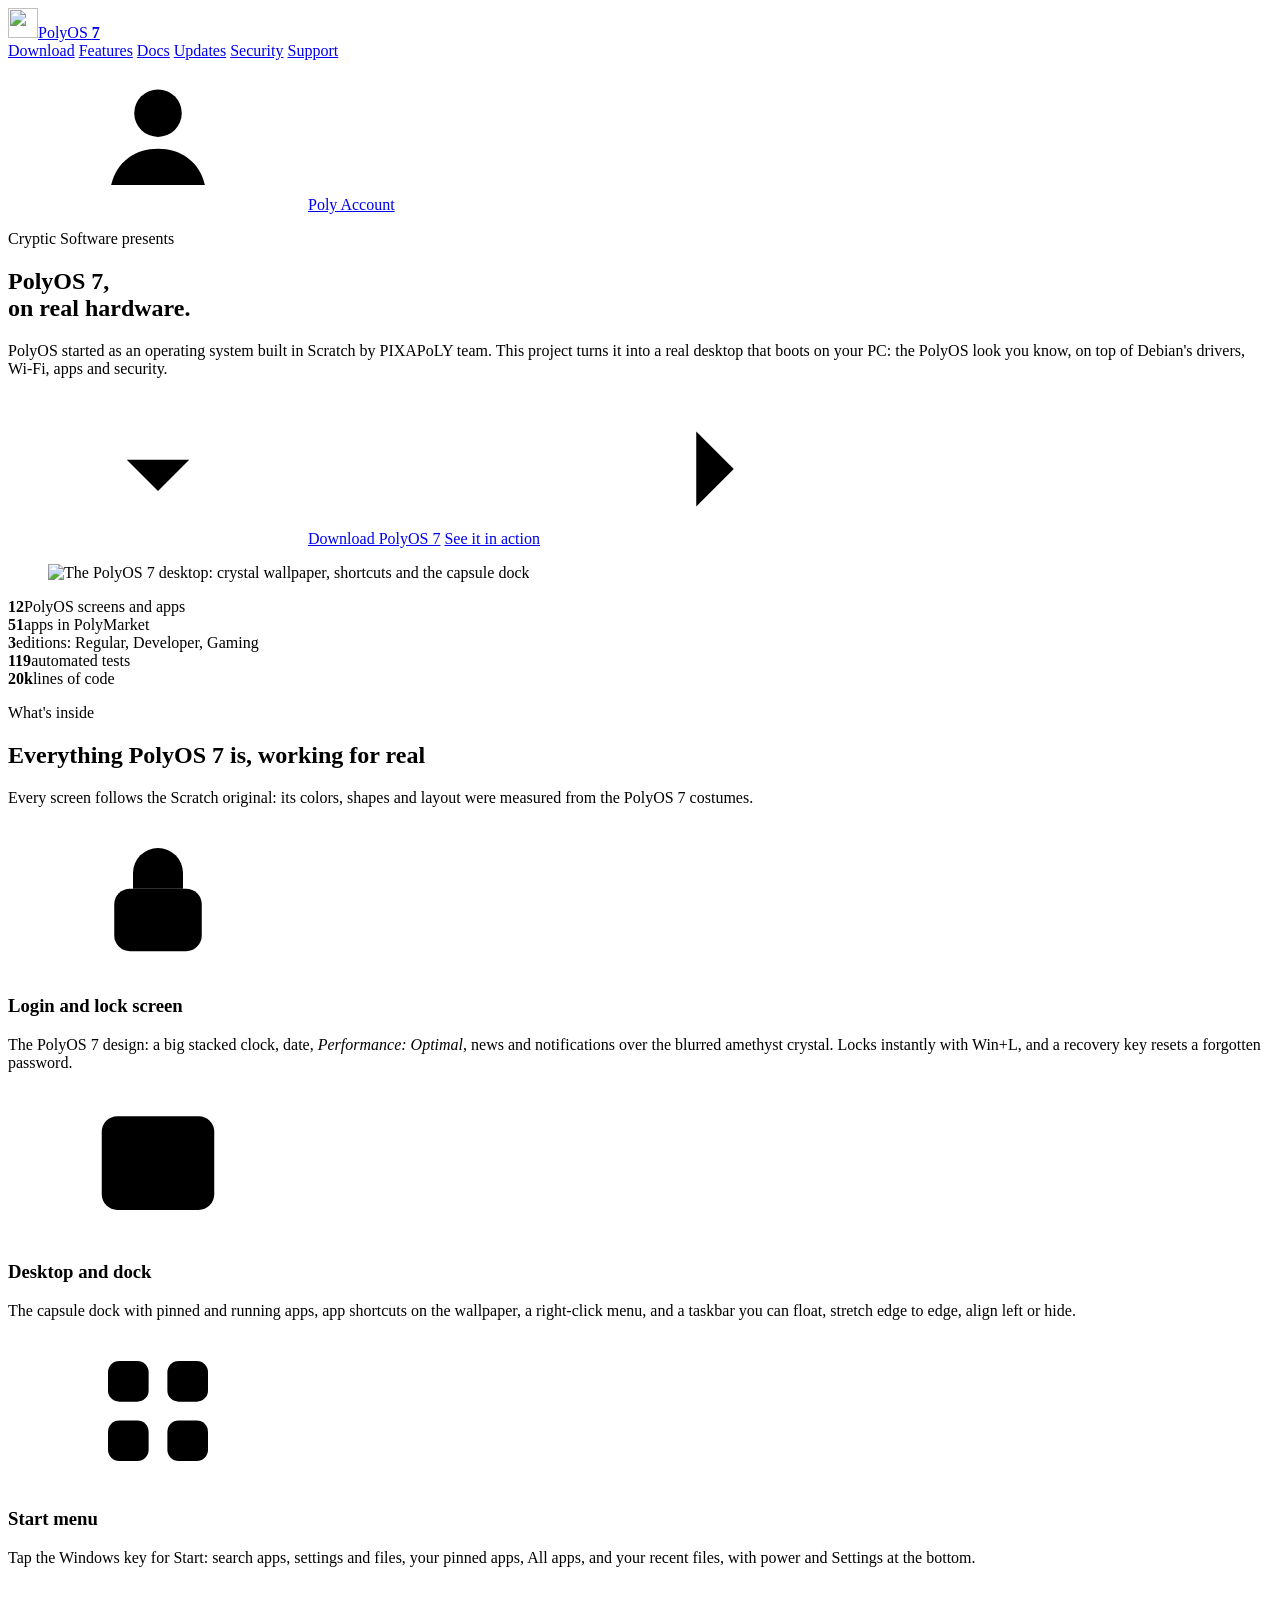
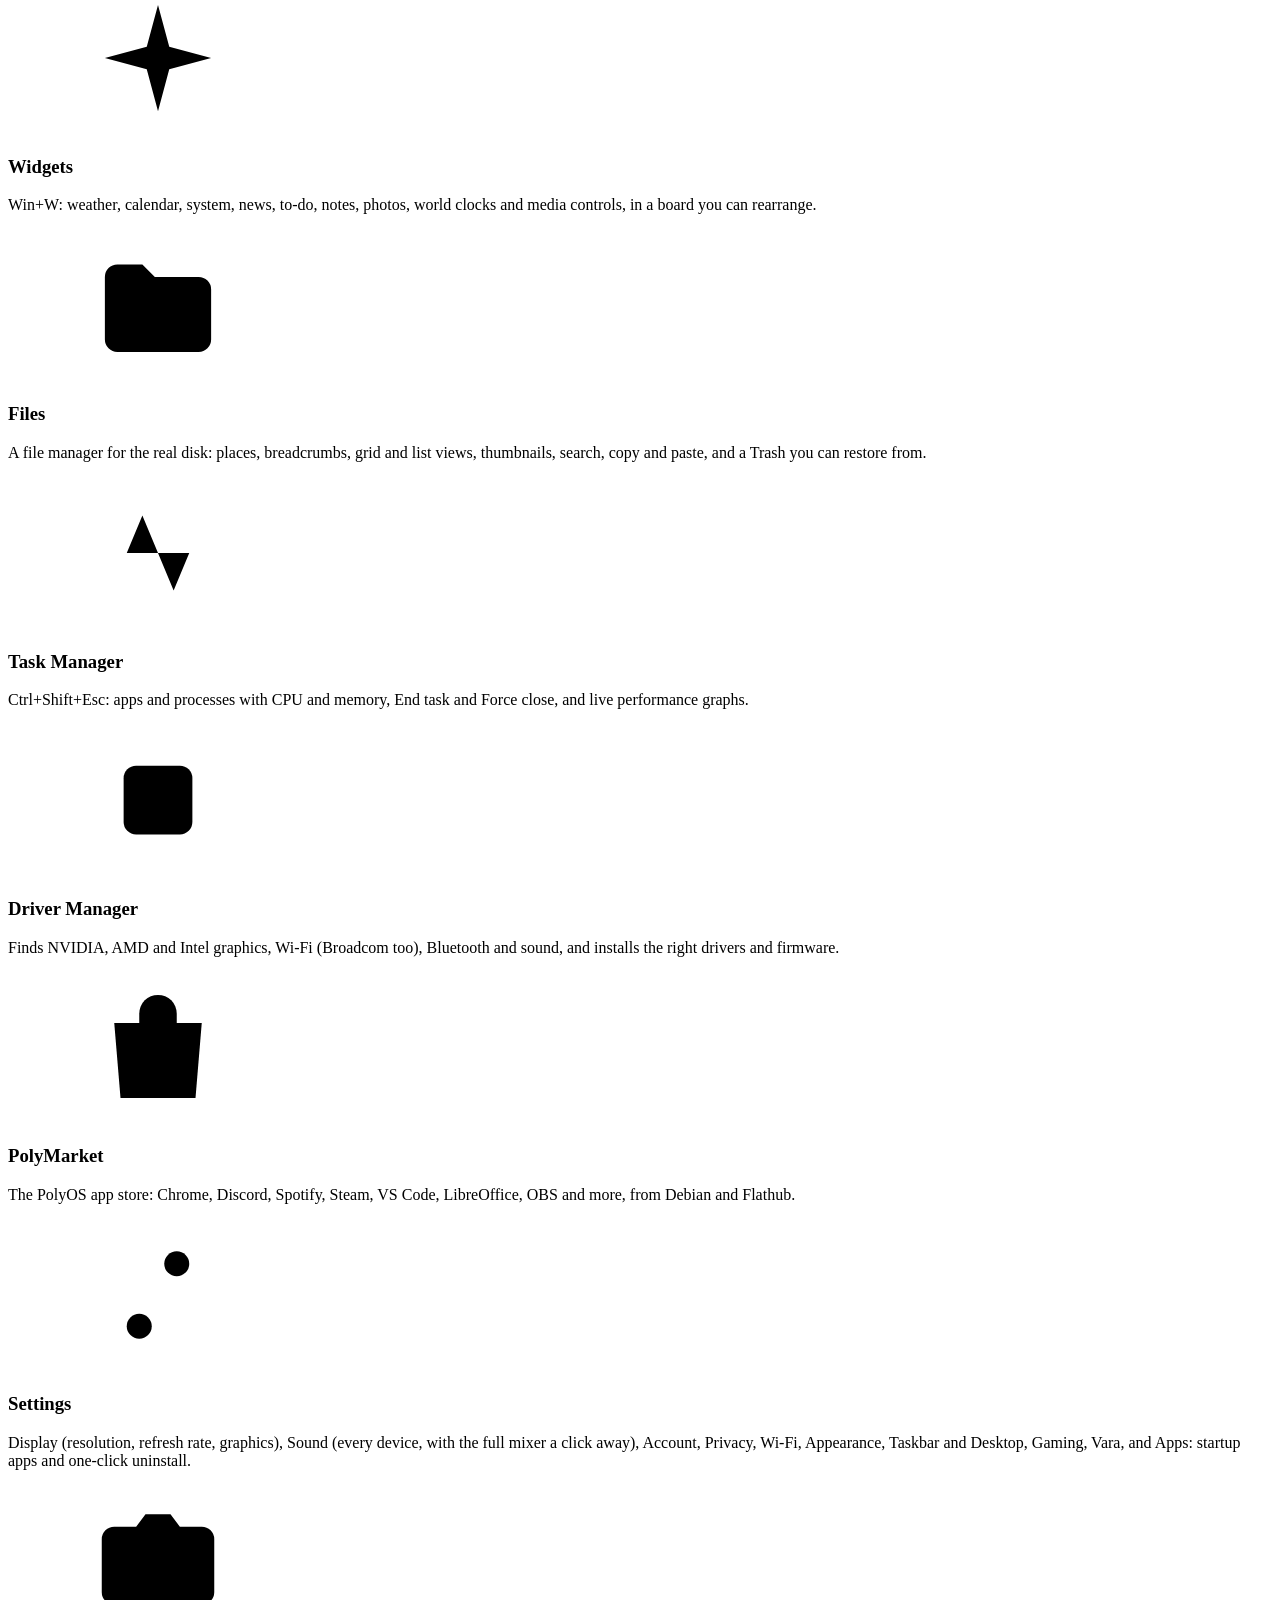
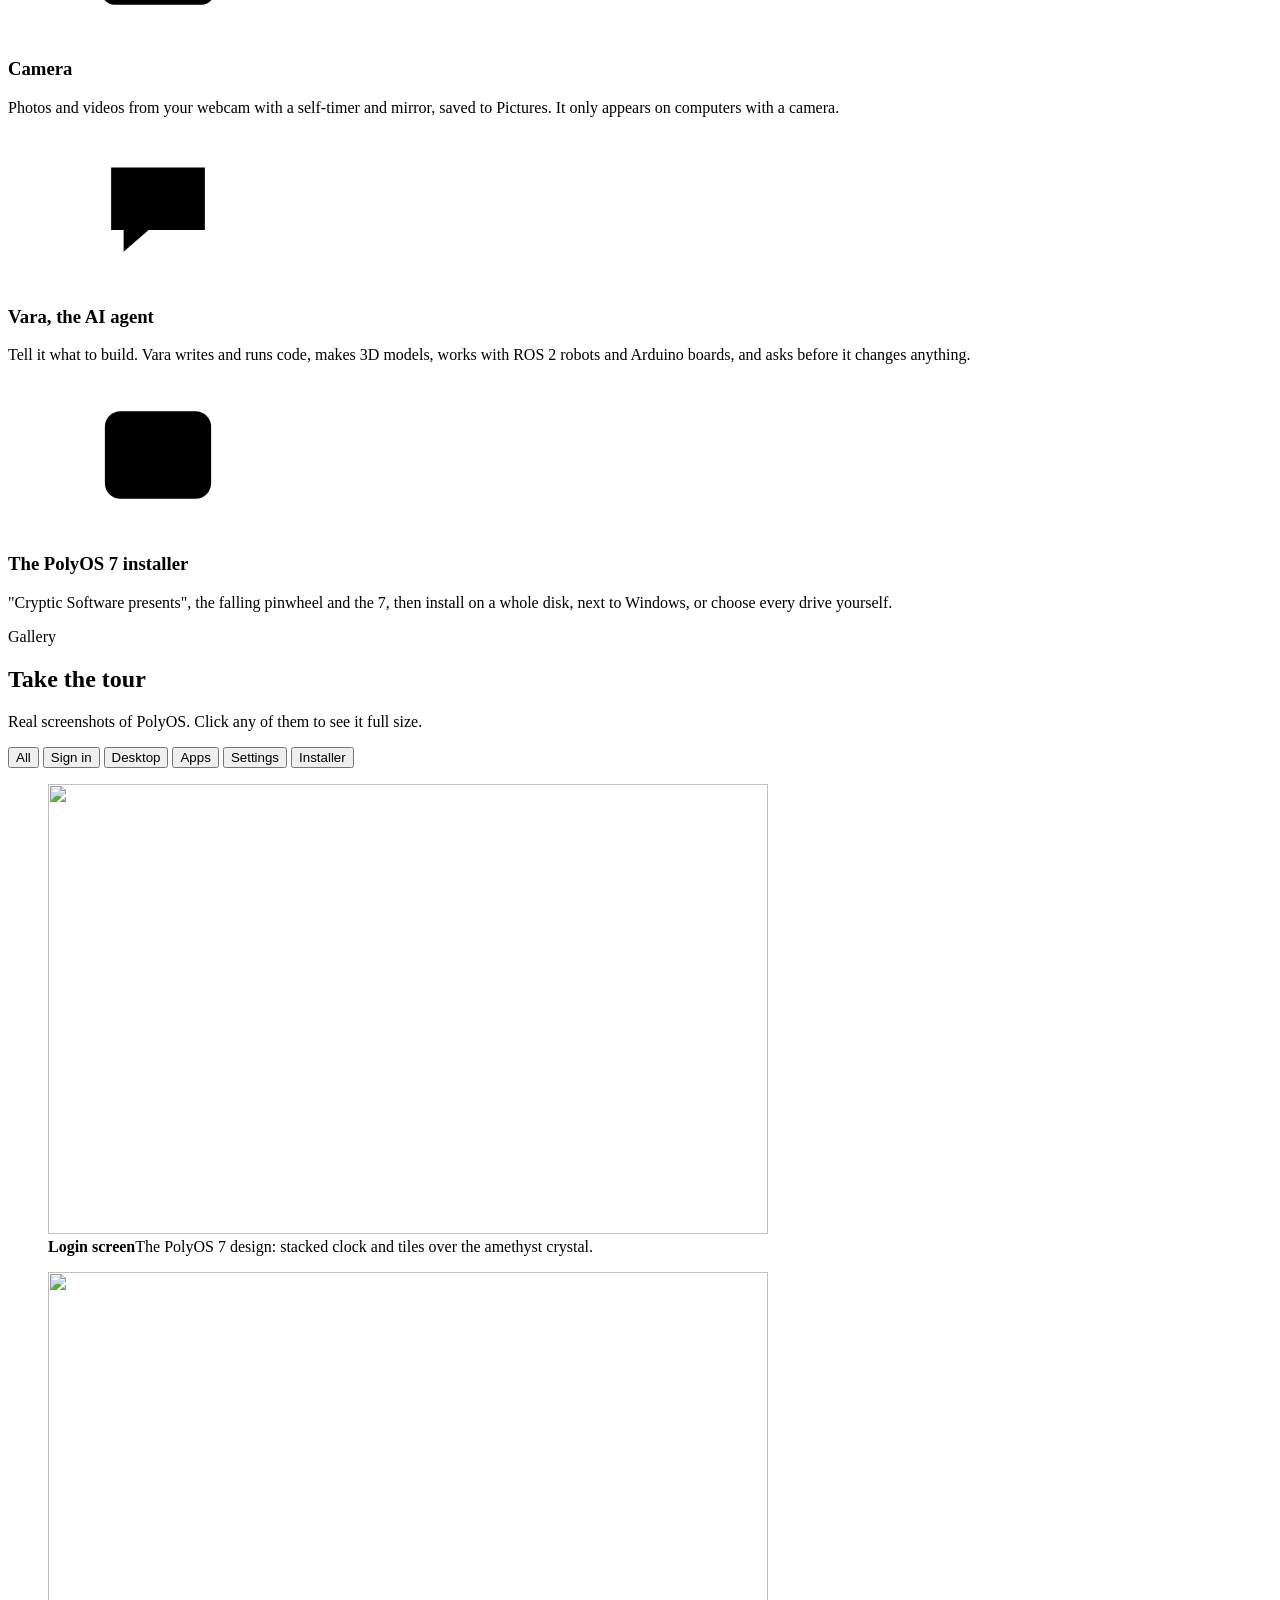
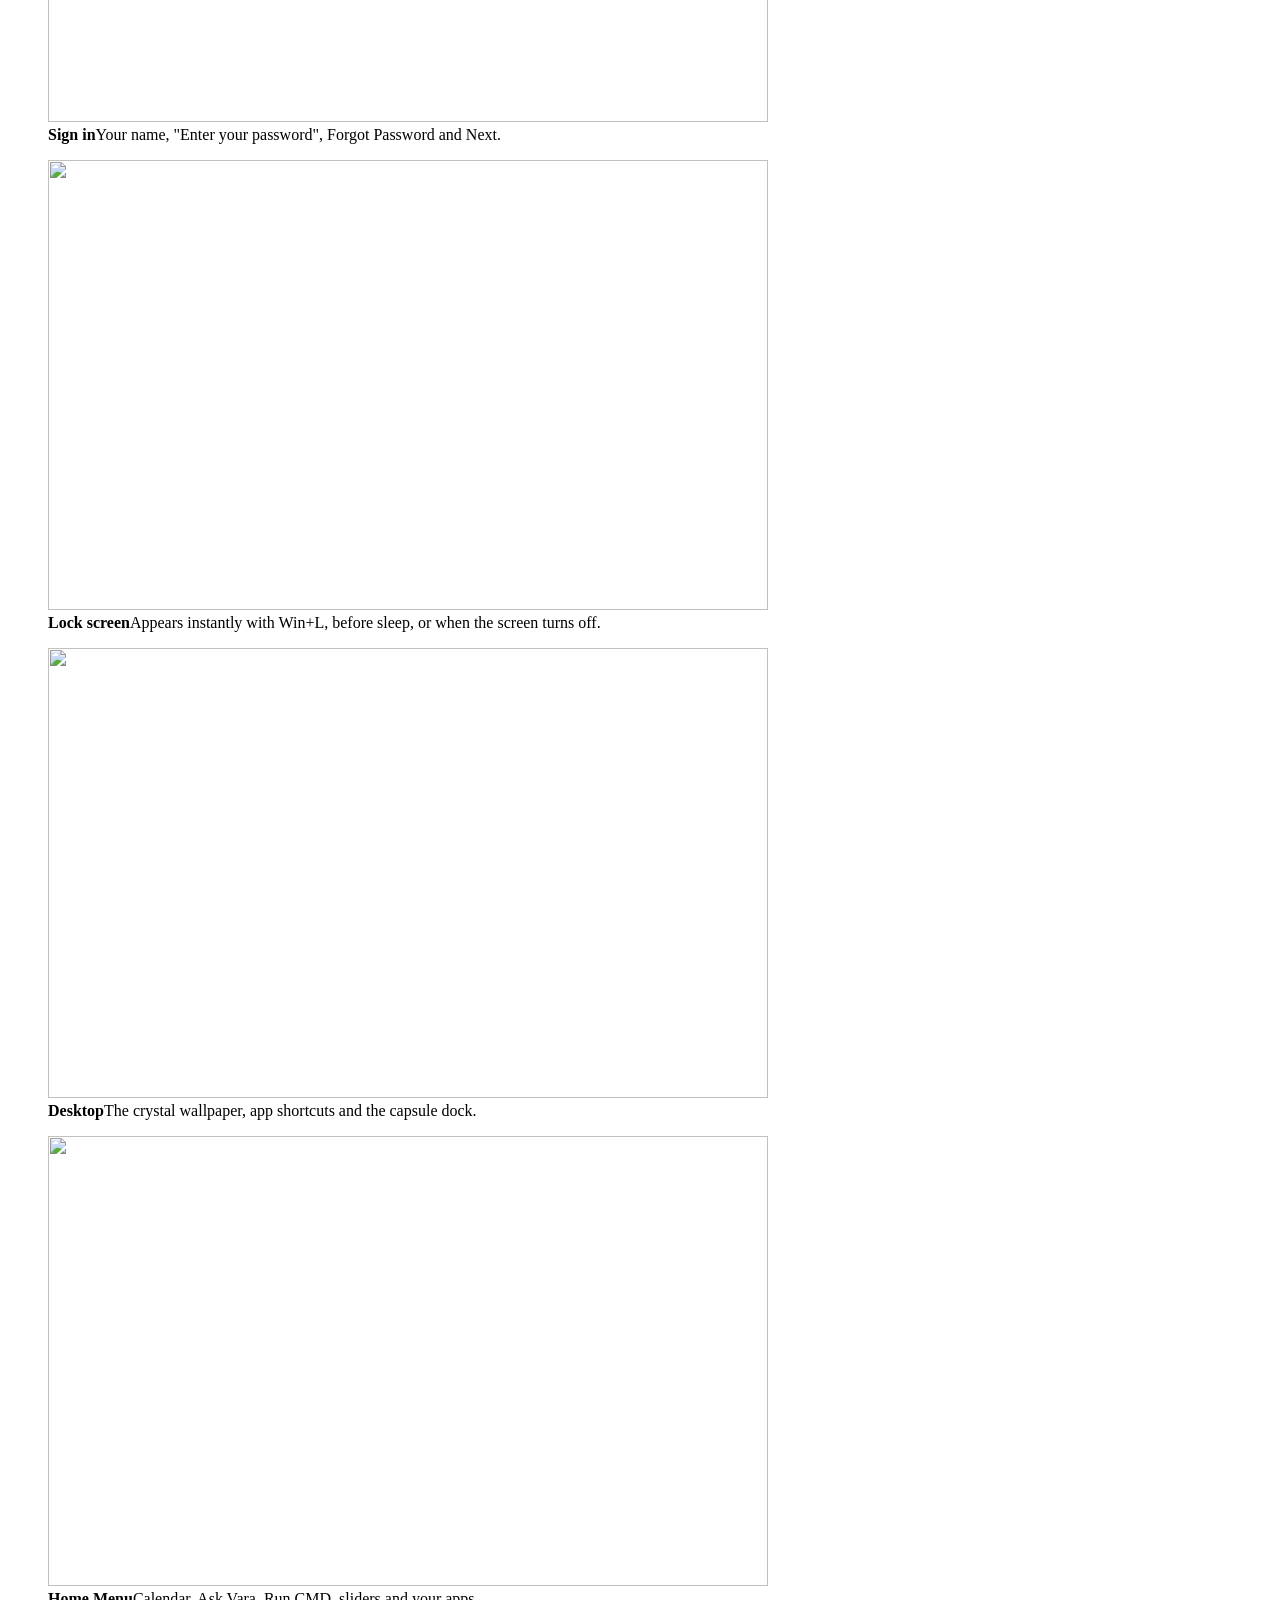
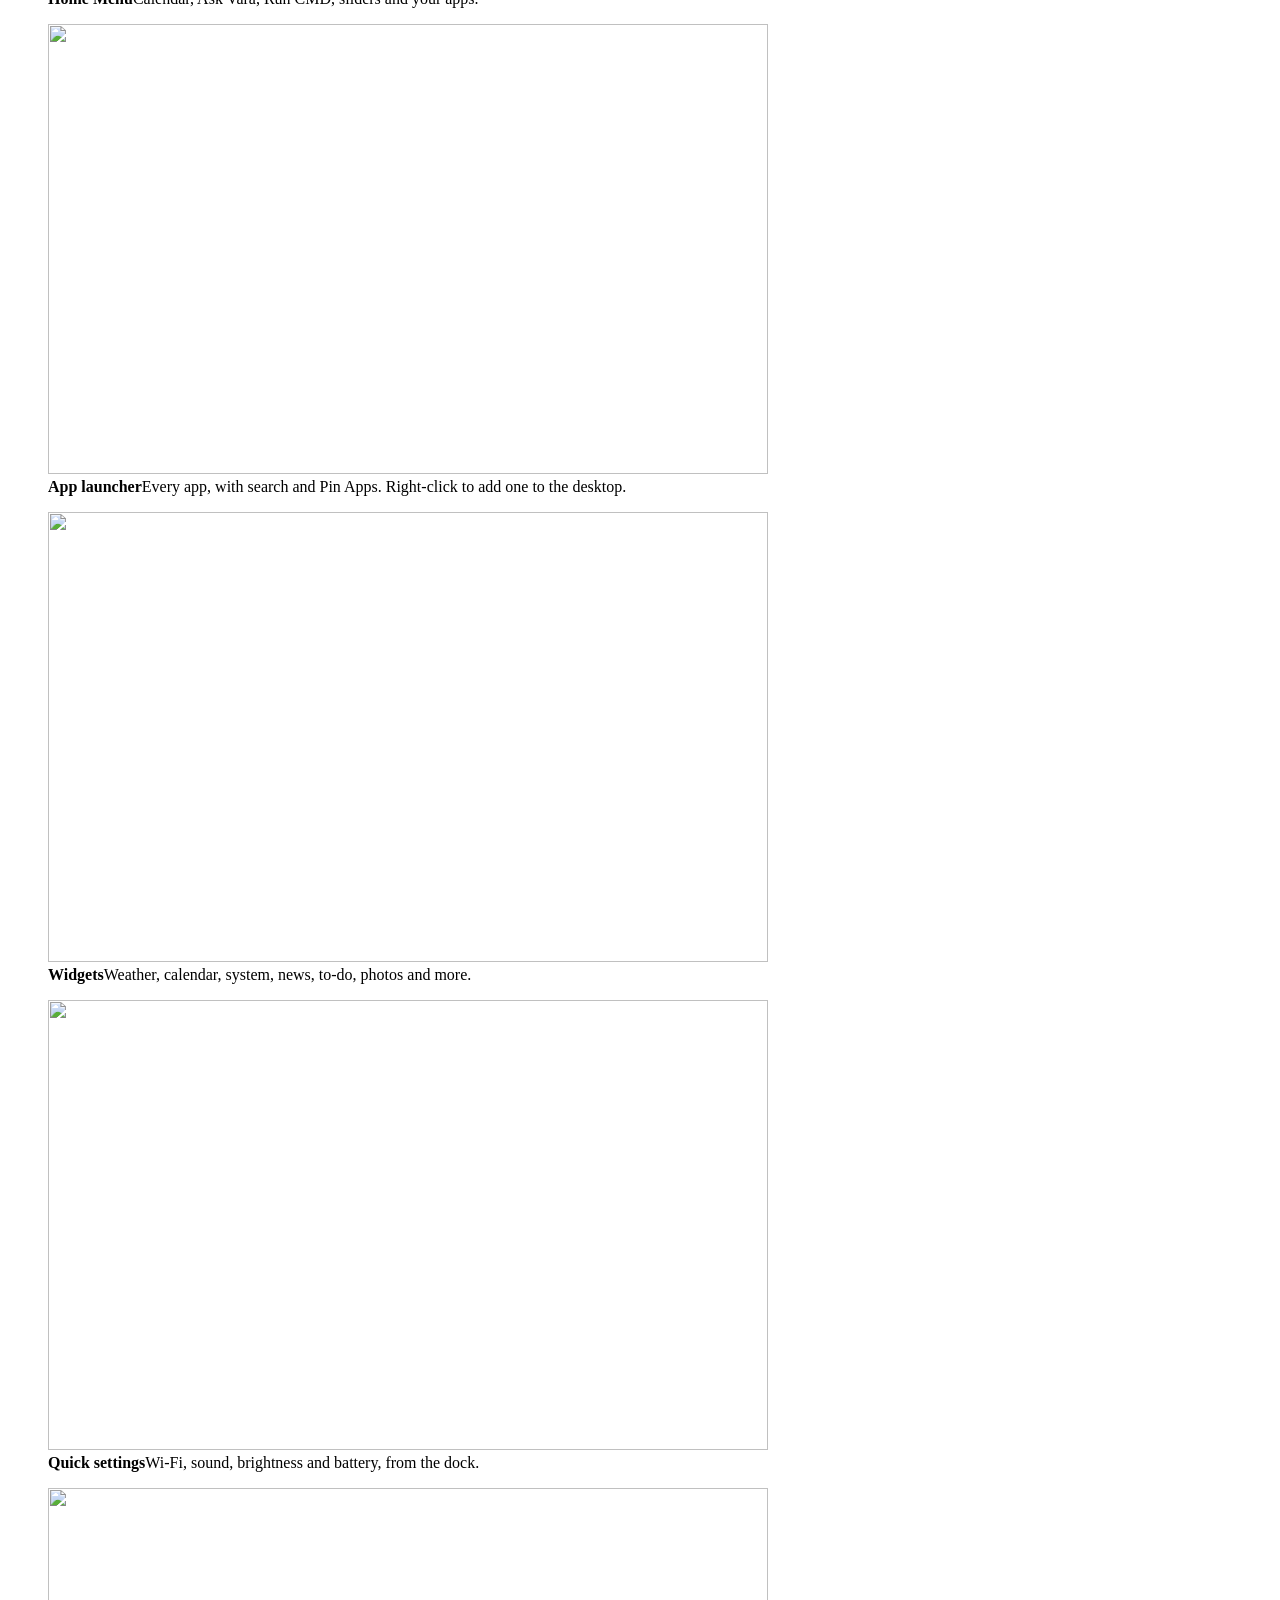
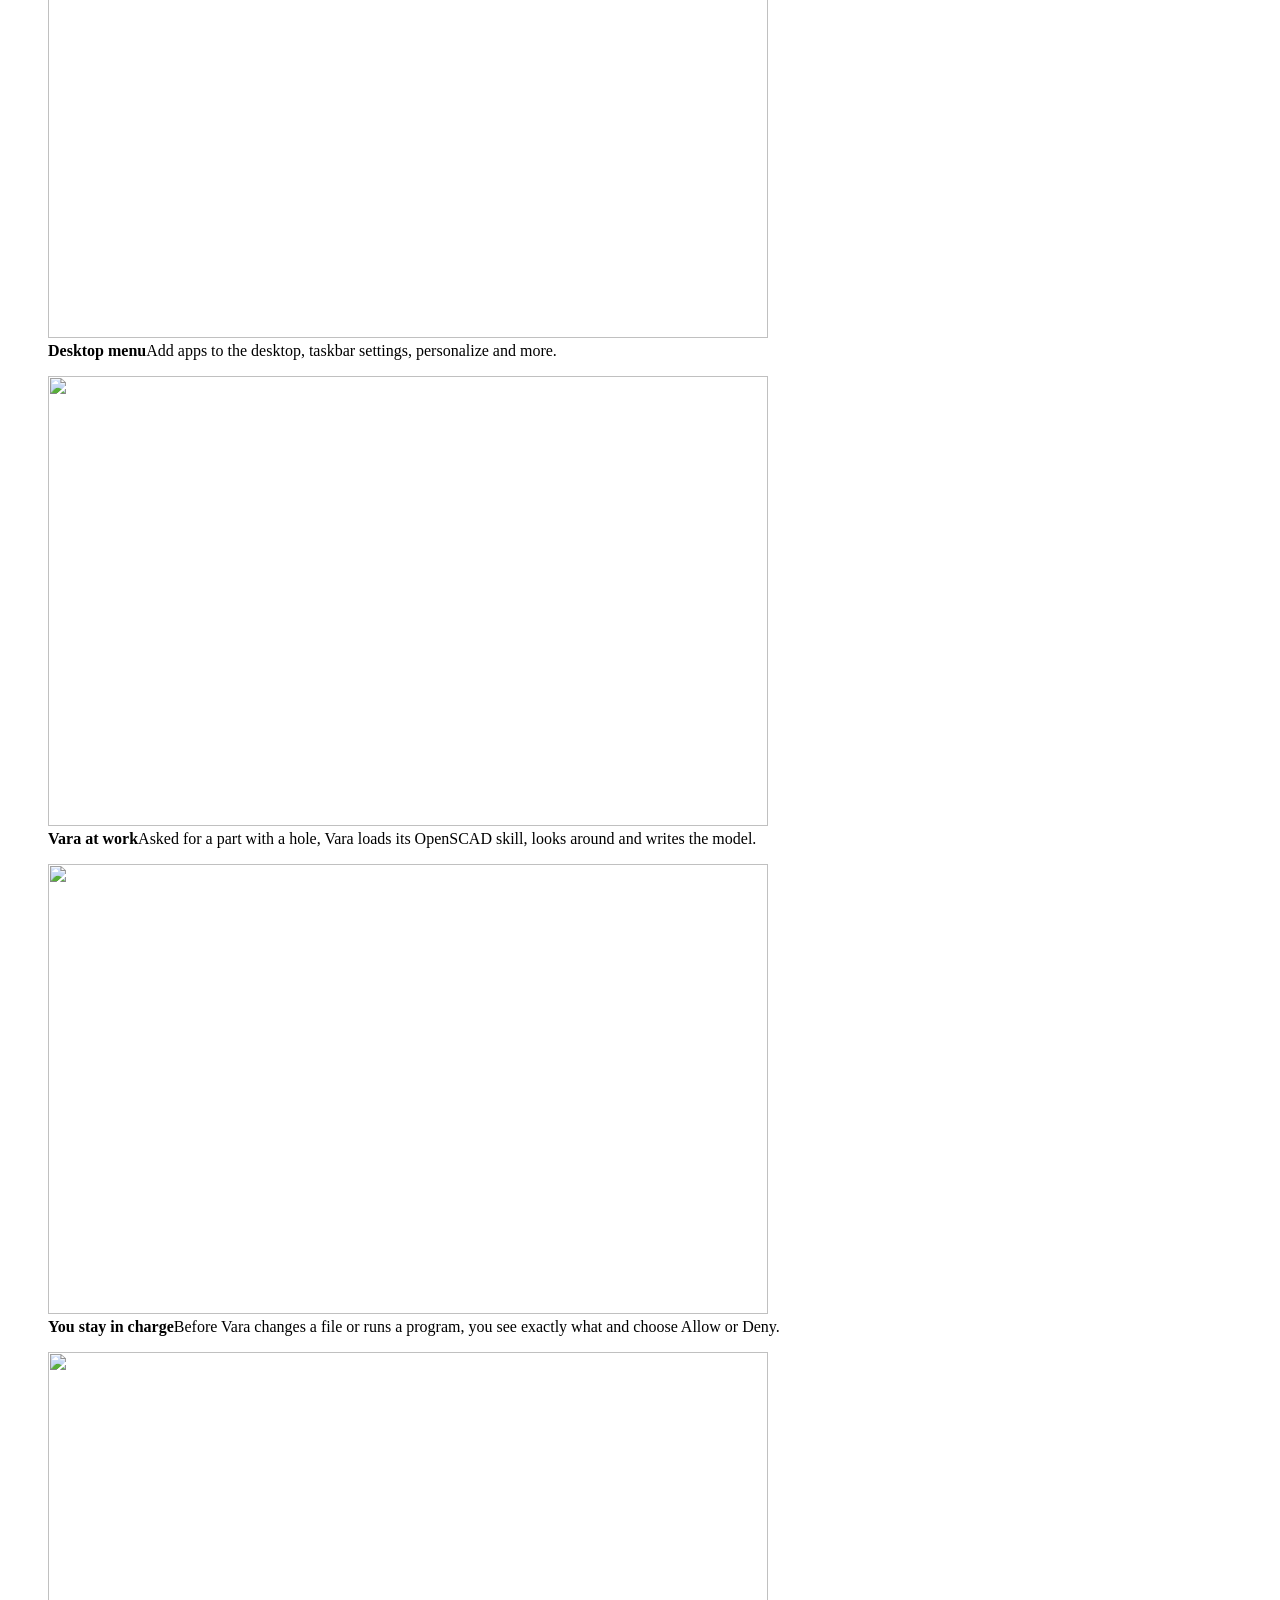
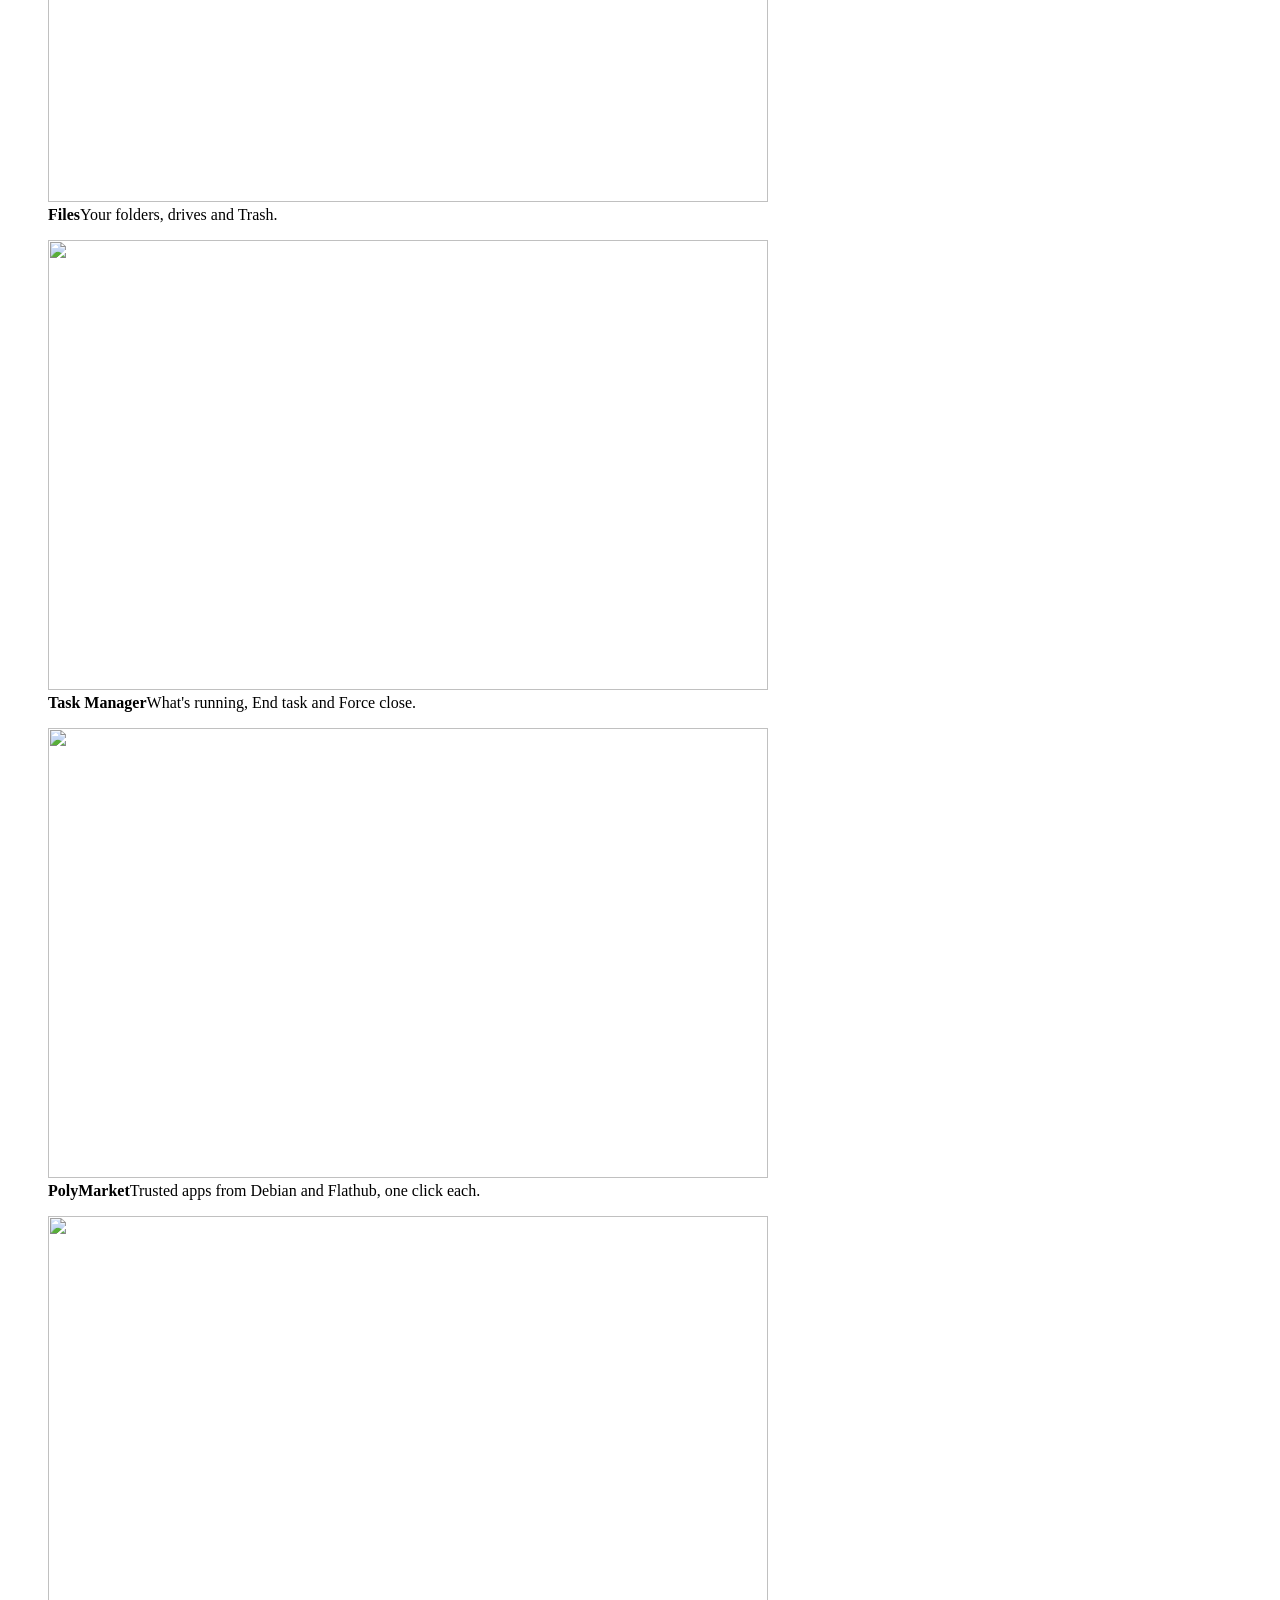
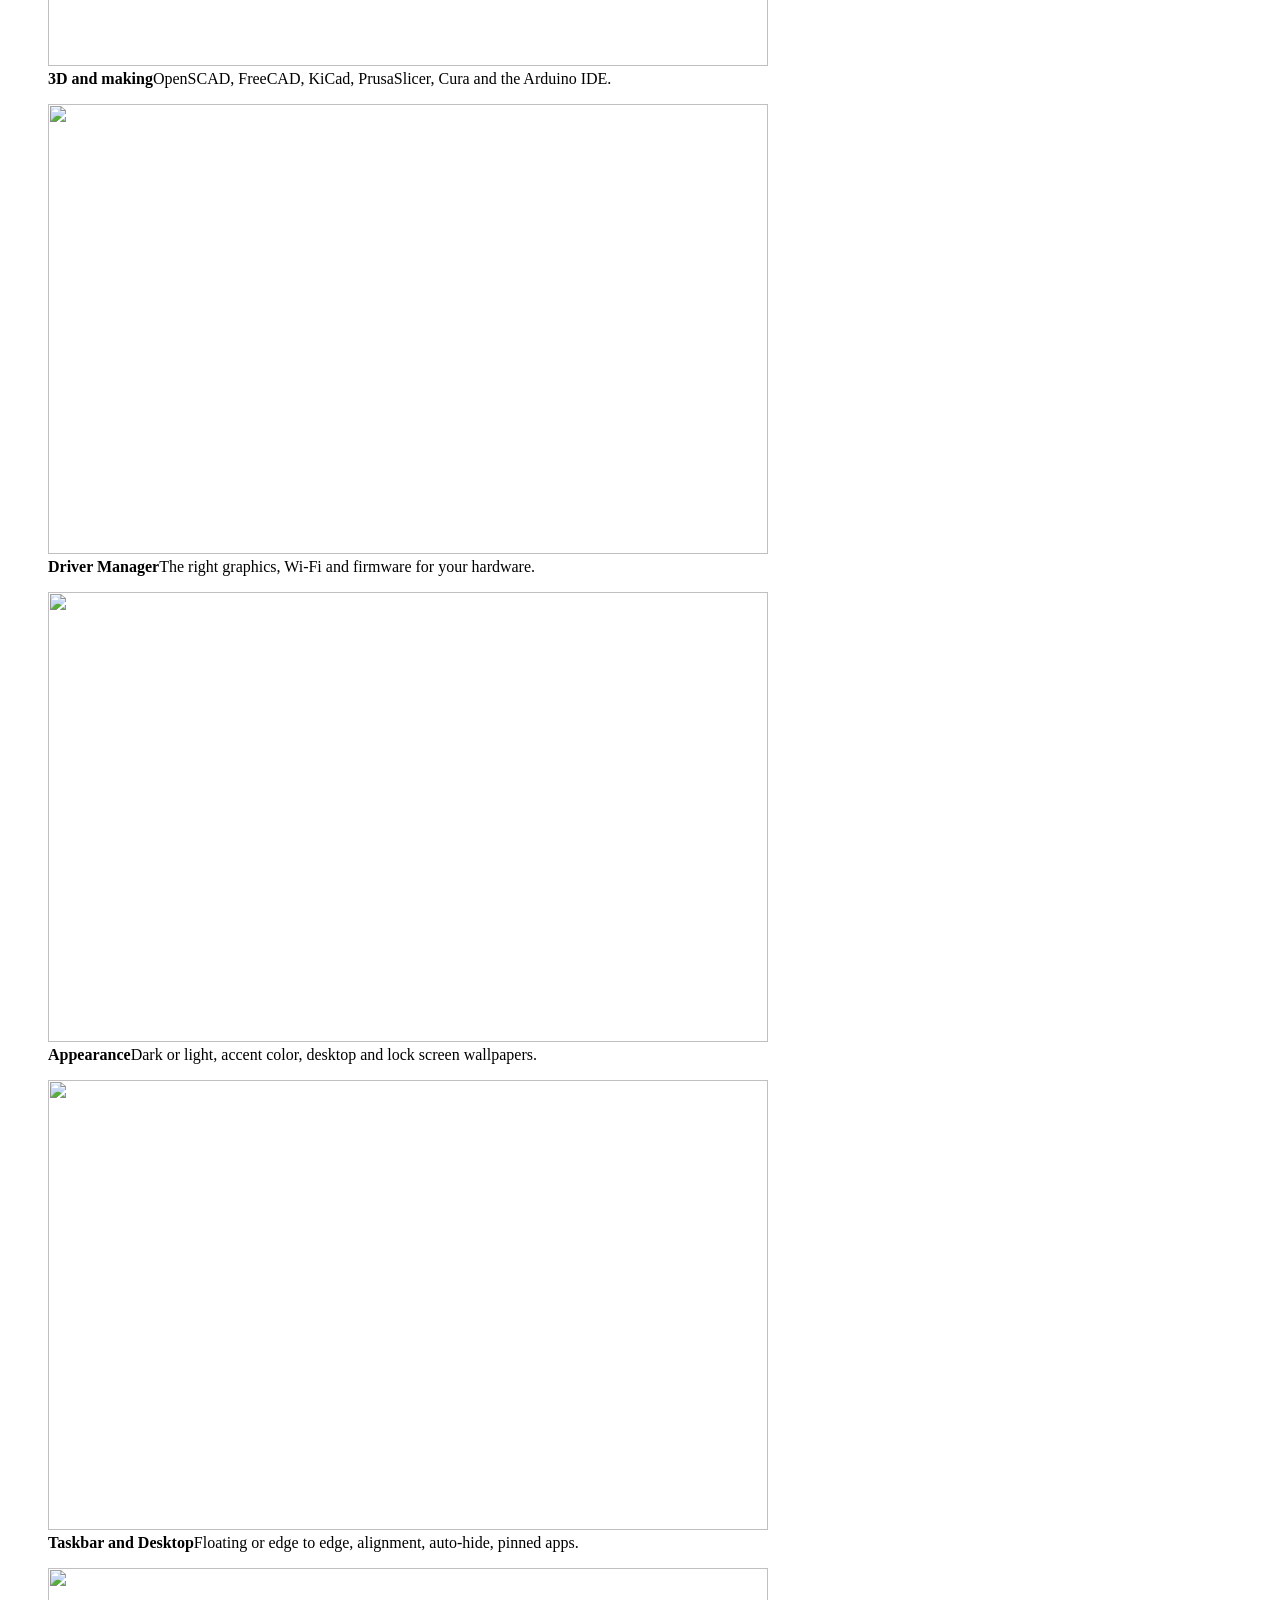
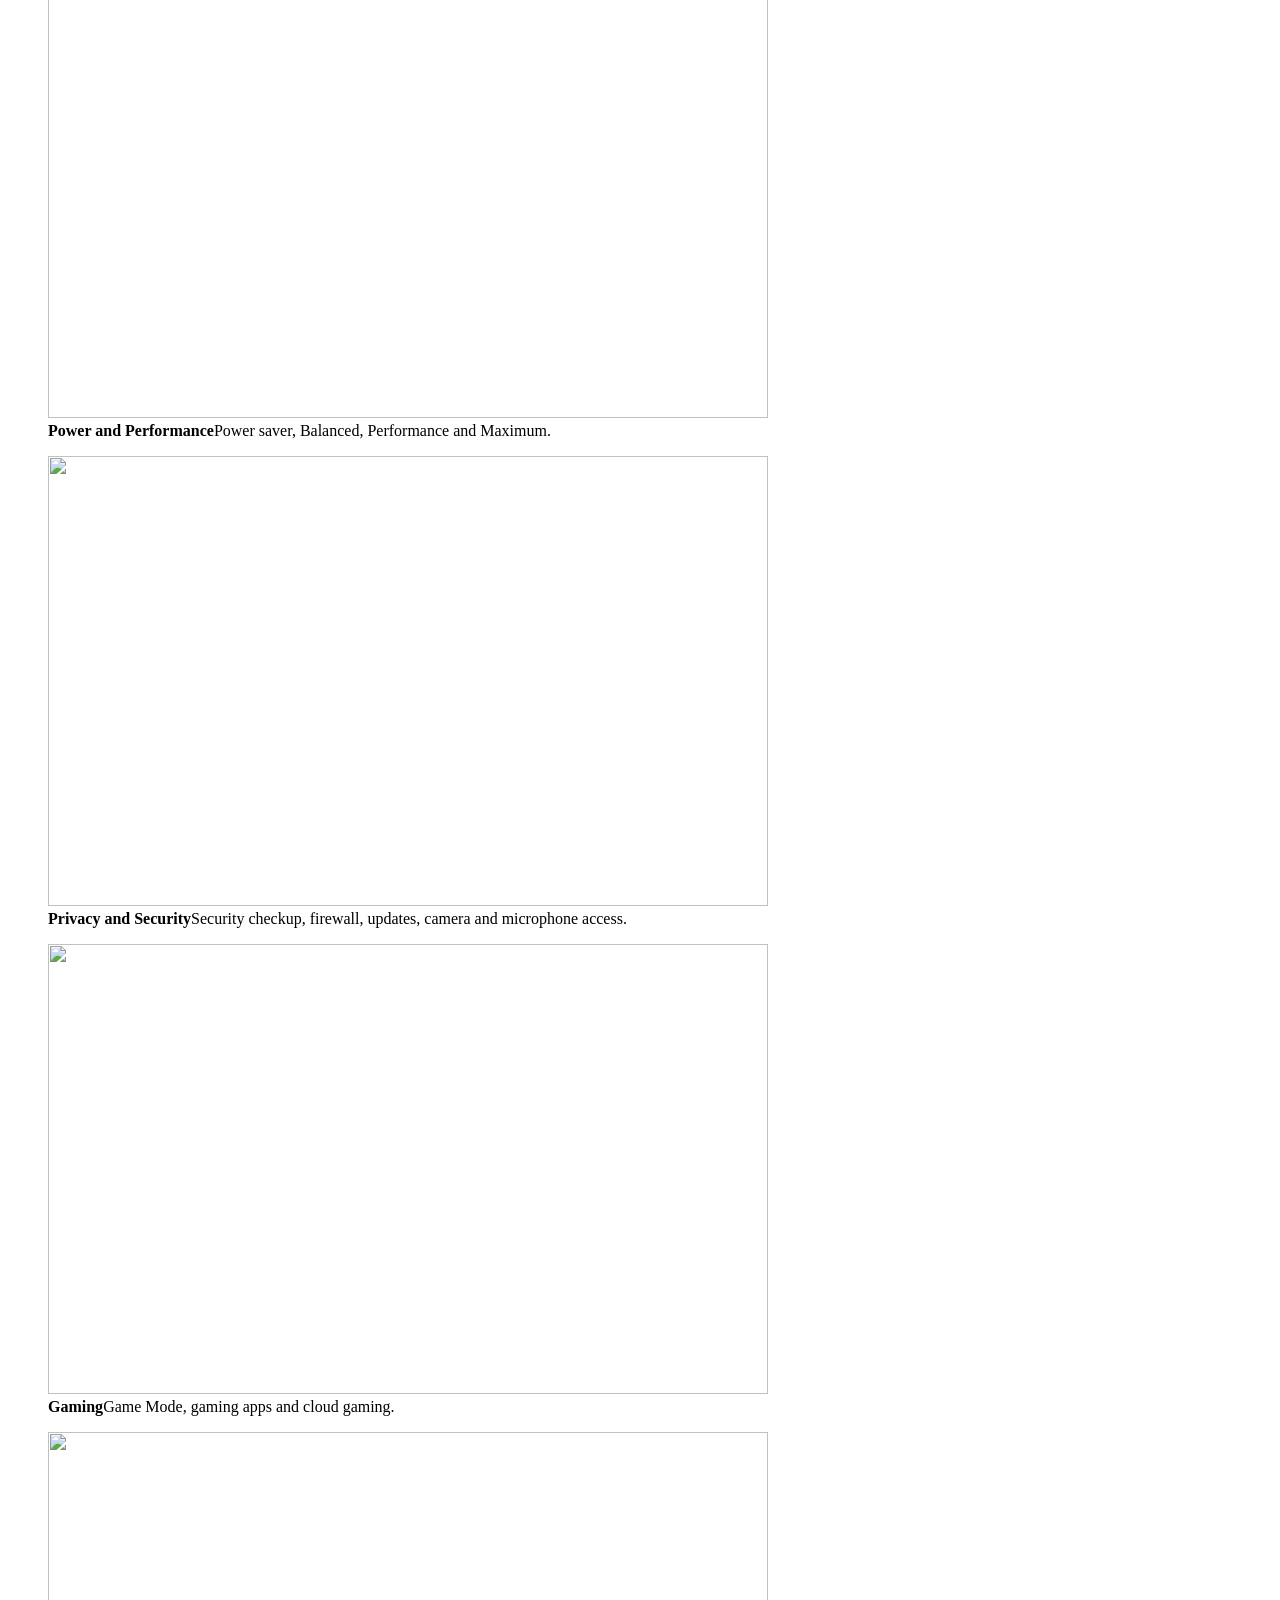
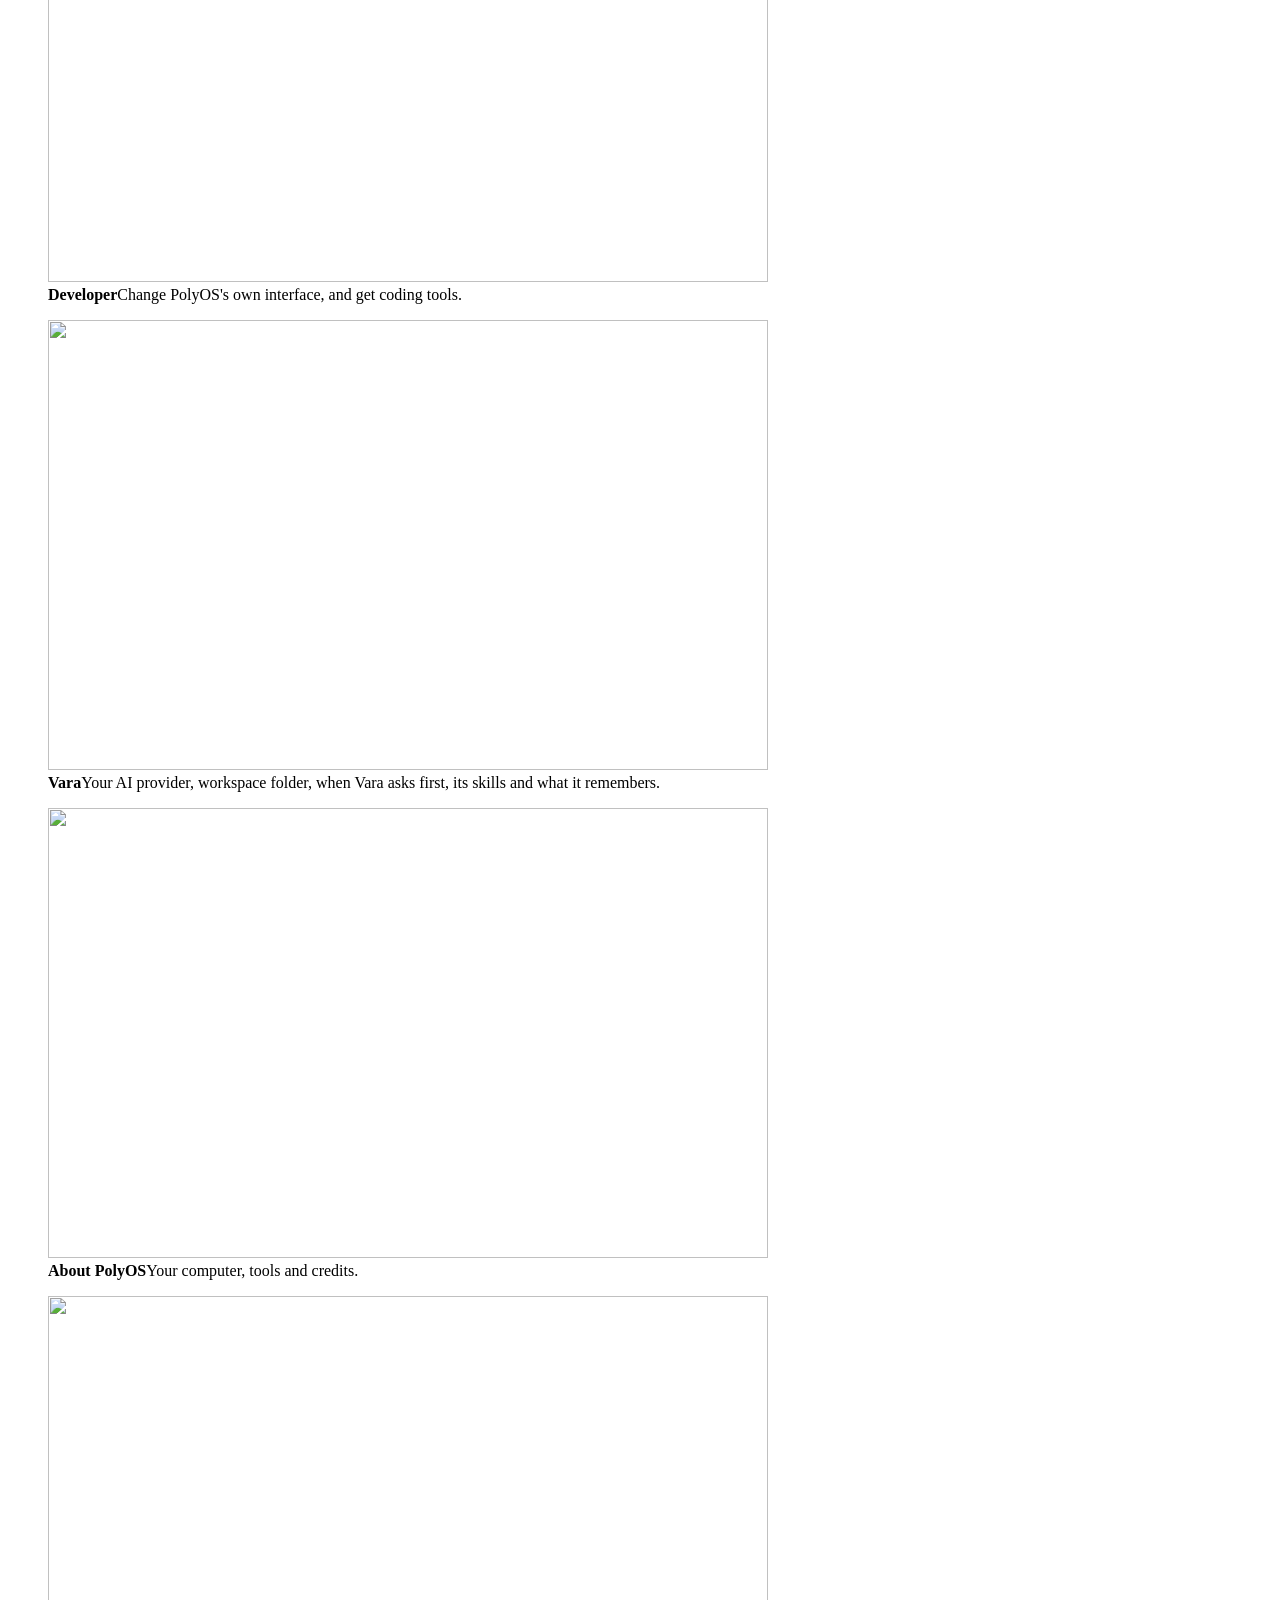
==== commit 7c81efb4: "PolyOS 1.3.0: the cleaned-up PolyOS 7 - Start menu like Windows 11 (search apps, settings and files;" ====
--- a/docs/index.html
+++ b/docs/index.html
@@ -98,8 +98,8 @@
           <p>The PolyOS 7 design: a big stacked clock, date, <i>Performance: Optimal</i>, news and notifications over the blurred amethyst crystal. Locks instantly with Win+L, and a recovery key resets a forgotten password.</p></article>
         <article class="feature"><svg class="ico"><use href="#i-desktop"/></svg><h3>Desktop and dock</h3>
           <p>The capsule dock with pinned and running apps, app shortcuts on the wallpaper, a right-click menu, and a taskbar you can float, stretch edge to edge, align left or hide.</p></article>
-        <article class="feature"><svg class="ico"><use href="#i-grid"/></svg><h3>Home Menu and launcher</h3>
-          <p>Tap the Windows key for the PolyOS Home Menu: calendar, Ask Vara, Run CMD, sliders and your apps. Win+S opens the full-screen app grid with search.</p></article>
+        <article class="feature"><svg class="ico"><use href="#i-grid"/></svg><h3>Start menu</h3>
+          <p>Tap the Windows key for Start: search apps, settings and files, your pinned apps, All apps, and your recent files, with power and Settings at the bottom.</p></article>
         <article class="feature"><svg class="ico"><use href="#i-sparkle"/></svg><h3>Widgets</h3>
           <p>Win+W: weather, calendar, system, news, to-do, notes, photos, world clocks and media controls, in a board you can rearrange.</p></article>
         <article class="feature"><svg class="ico"><use href="#i-folder"/></svg><h3>Files</h3>
@@ -185,7 +185,7 @@
         <article class="edition">
           <span class="badge"><svg class="ico"><use href="#i-star"/></svg></span>
           <h3>Regular</h3>
-          <p>Everything most people need: the PolyOS desktop, Firefox, Files, Camera, widgets and PolyMarket.</p>
+          <p>Everything most people need: the PolyOS desktop, Google Chrome, Files, Camera, widgets and PolyMarket.</p>
           <ul><li>Crystal desktop and dock</li><li>51 trusted apps one click away</li><li>Firewall and security updates on</li></ul>
         </article>
         <article class="edition">
@@ -274,17 +274,18 @@
     <section class="section" id="whats-new">
       <div class="section-head">
         <p class="eyebrow">What's new</p>
-        <h2>PolyOS 1.2: meet the new Vara</h2>
-        <p>Vara becomes a full voice and agent assistant, working for you around the clock. It's part of the Developer edition: setup asks “Would you like Vara?”, and Settings › Vara adds it any time.</p>
+        <h2>PolyOS 1.3: the cleaned-up PolyOS 7</h2>
+        <p>Everything tidied up to feel like a finished system: a Windows-style Start menu, Google Chrome, easier screens, dual boot that just works, and PIN sign-in.</p>
       </div>
       <div class="news">
-        <article><h3>Talk to it</h3><p>Say “Hey Vera” and ask. It answers out loud, takes follow-ups without its name, and stops when you say “stop”. Speech is recognized on your computer.</p></article>
-        <article><h3>Your assistant, your name</h3><p>Call it Jarvis, or anything else: it answers to “Hey Jarvis”. A full-screen HUD with a glowing reactor opens when it hears its name.</p></article>
-        <article><h3>It does things</h3><p>Searches and researches the web, drives your browser, plays music, and sets reminders and routines that run on their own.</p></article>
-        <article><h3>It knows you</h3><p>It remembers your preferences, learns your habits, and searches your own documents, PDFs and notes. All of it stays on your computer.</p></article>
-        <article><h3>It makes its own tools</h3><p>When a job keeps coming up, Vara writes itself a tool, tests it and uses it from then on, and asks an expert model like Claude when code gets hard.</p></article>
-        <article><h3>Set up once</h3><p>Since 1.1, everything is asked before PolyOS installs, and it starts straight to your desktop. Drivers and apps install by themselves.</p></article>
-      </div>
+        <article><h3>A real Start menu</h3><p>Search apps, settings and files; pinned apps, All apps A to Z, and your recent files. Only the apps you need, with no technical clutter.</p></article>
+        <article><h3>Google Chrome built in</h3><p>Chrome is the browser, with its updates. Install several PolyMarket apps at once: they queue up and install in turn.</p></article>
+        <article><h3>Screens made easy</h3><p>Plug in a monitor and it just works: Duplicate, Extend or one screen with Win+P, remembered for next time, the desktop on every screen.</p></article>
+        <article><h3>Dual boot that works</h3><p>Setup spots Windows' Fast Startup before it can cause a repair loop. PolyOS starts straight away, with Restart to Windows in Start.</p></article>
+        <article><h3>Sign in with a PIN</h3><p>A 4 to 6 digit PIN for the sign-in and lock screens, or your Poly Account password. Installing still asks for the real password.</p></article>
+        <article><h3>More in Settings</h3><p>Storage, app usage, lid and power button, night light, airplane mode, energy saver, and firmware updates from your computer's maker.</p></article>
+      </div>
+      <div class="news-head" style="margin-top:28px"><span class="news-tag">1.1</span><p class="muted" style="margin:0;color:var(--text-2)">Set up once: everything is asked before installing, and PolyOS starts straight to your desktop.</p></div>
       <div class="news-head" style="margin-top:28px"><span class="news-tag">1.0</span><p class="muted" style="margin:0;color:var(--text-2)">Signed updates on your schedule, an optional Poly Account with sync and device management, and a new website.</p></div>
       <div class="news-head" style="margin-top:28px"><span class="news-tag">0.8</span><p class="muted" style="margin:0;color:var(--text-2)">Dual boot with your own partition and BitLocker help, touchscreen and camera drivers, a model-aware hardware check, and a themed boot menu.</p></div>
     </section>
@@ -364,8 +365,8 @@
           <p>Everything from 0.9 with a friendlier Poly Account sign-in in Settings, release notes in Settings › Updates, and polish throughout.</p></li>
         <li><time>Sep 26, 2026</time><h3>PolyOS 1.1: set up once</h3>
           <p>Everything is asked before installing, so PolyOS starts straight to your desktop; drivers and apps install by themselves, and restarting after installing no longer freezes.</p></li>
-        <li><time>Sep 27, 2026</time><h3>PolyOS 1.2: Vara, the voice assistant</h3>
-          <p>“Hey Vera” (or a name of your own, like Jarvis), a full-screen HUD, the web and your browser, reminders and routines, a memory that learns you, search across your documents, and tools it makes for itself.</p></li>
+        <li><time>Sep 27, 2026</time><h3>PolyOS 1.3: the cleaned-up PolyOS 7</h3>
+          <p>A Windows-style Start menu, Google Chrome, easy multiple screens, dual boot without repair loops, PIN sign-in, and Storage, Usage and firmware updates in Settings.</p></li>
       </ol>
     </section>
 
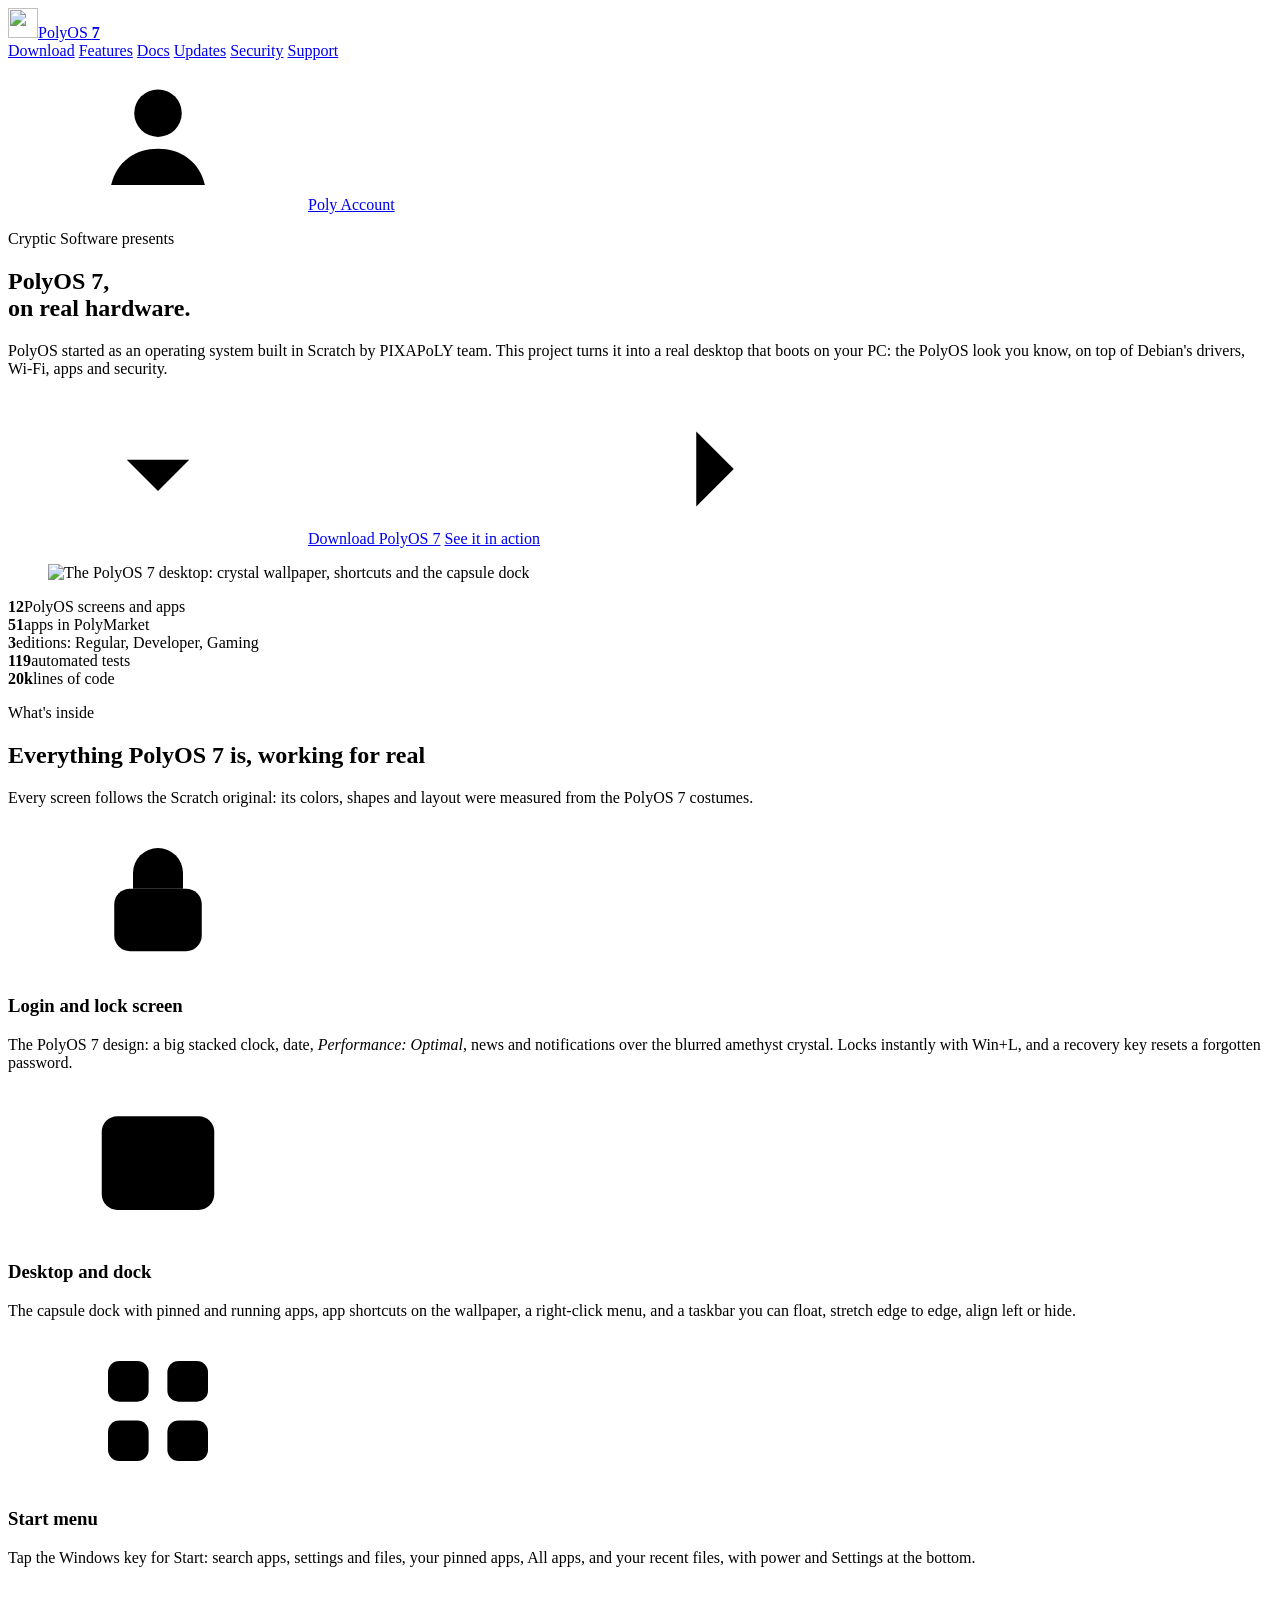
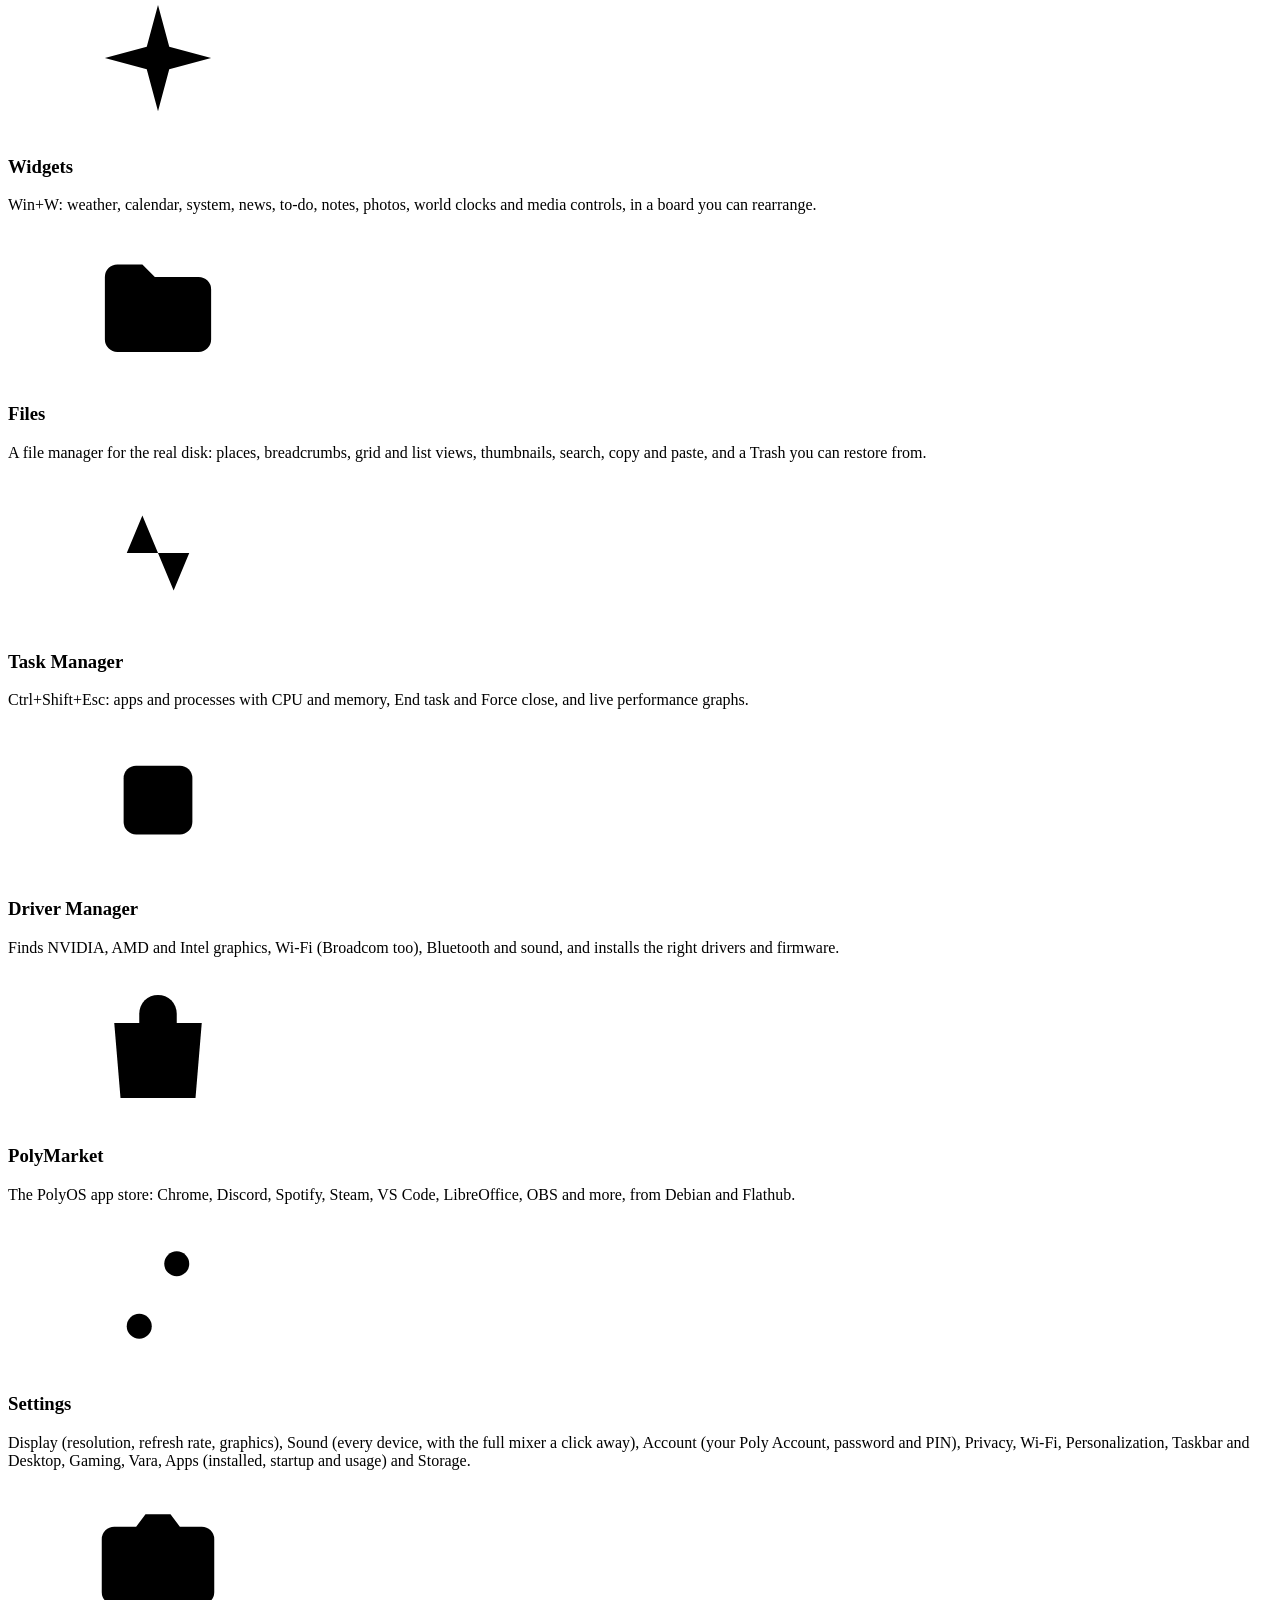
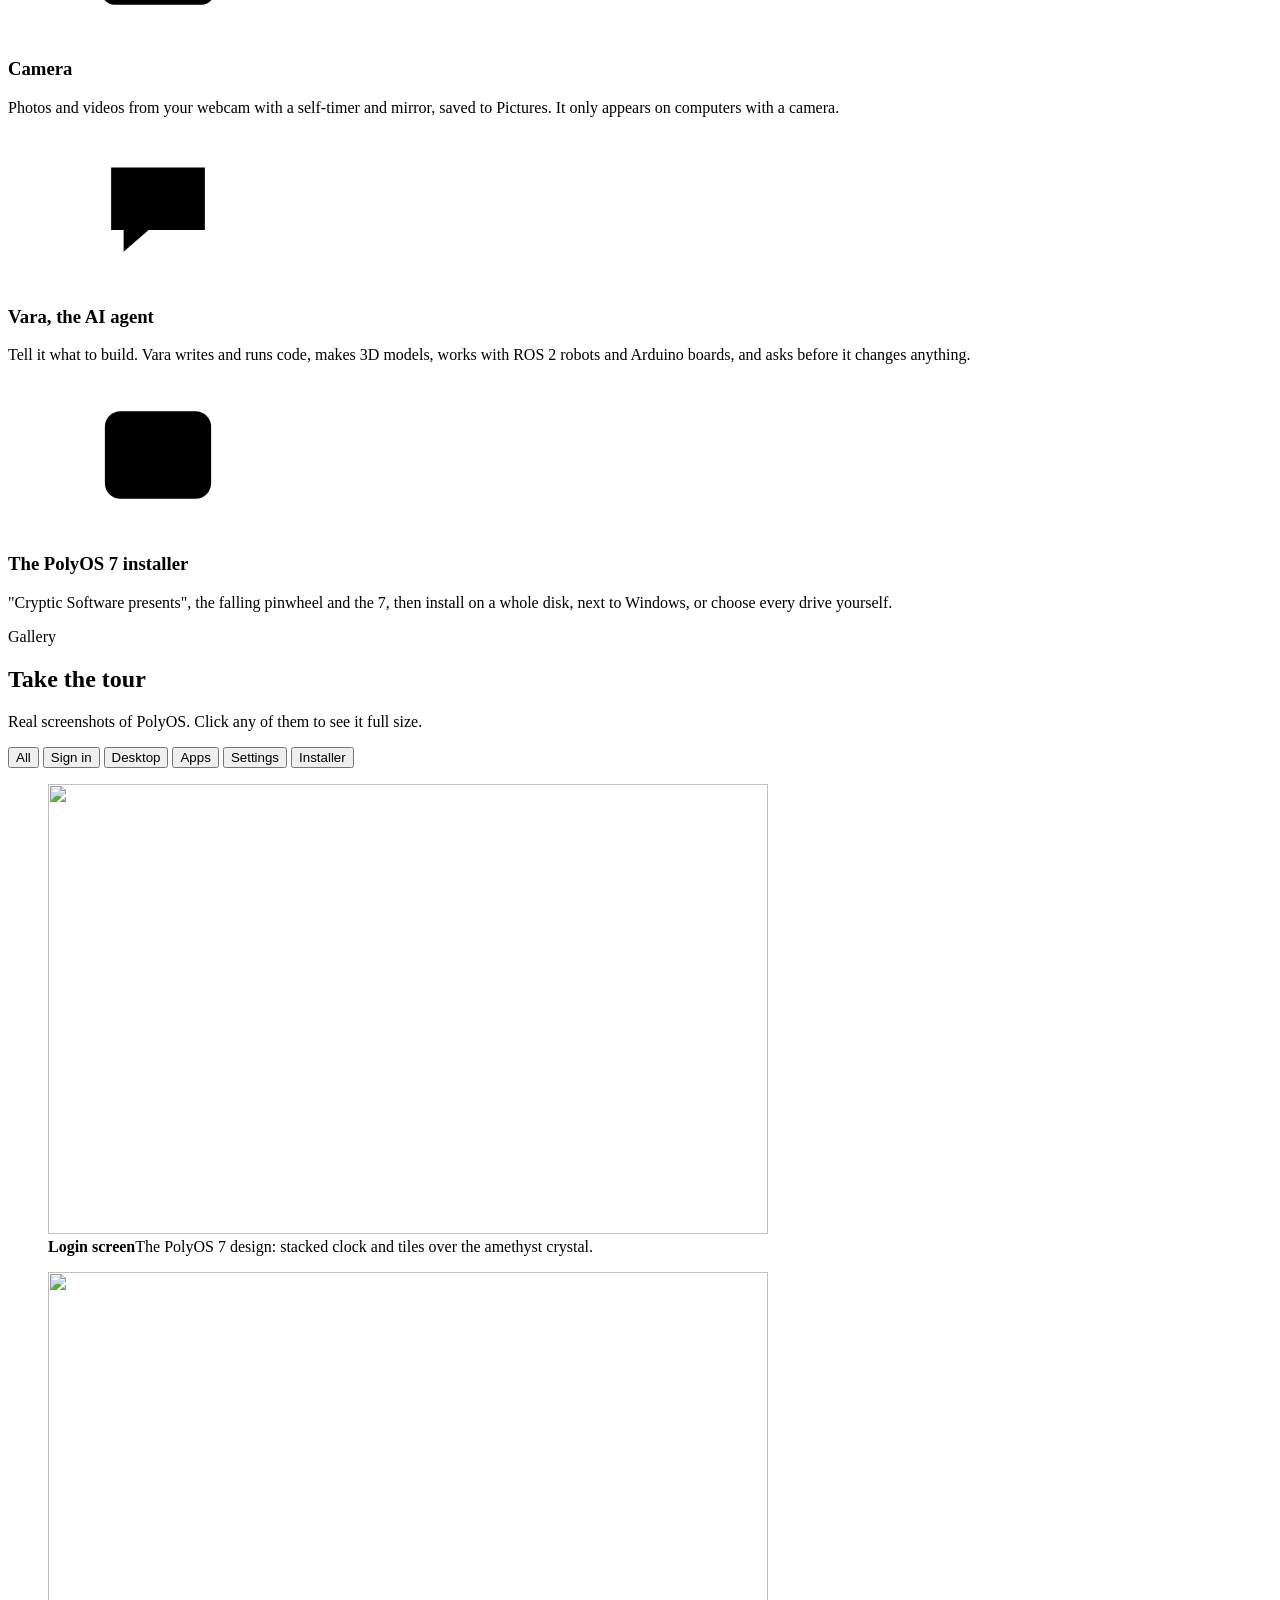
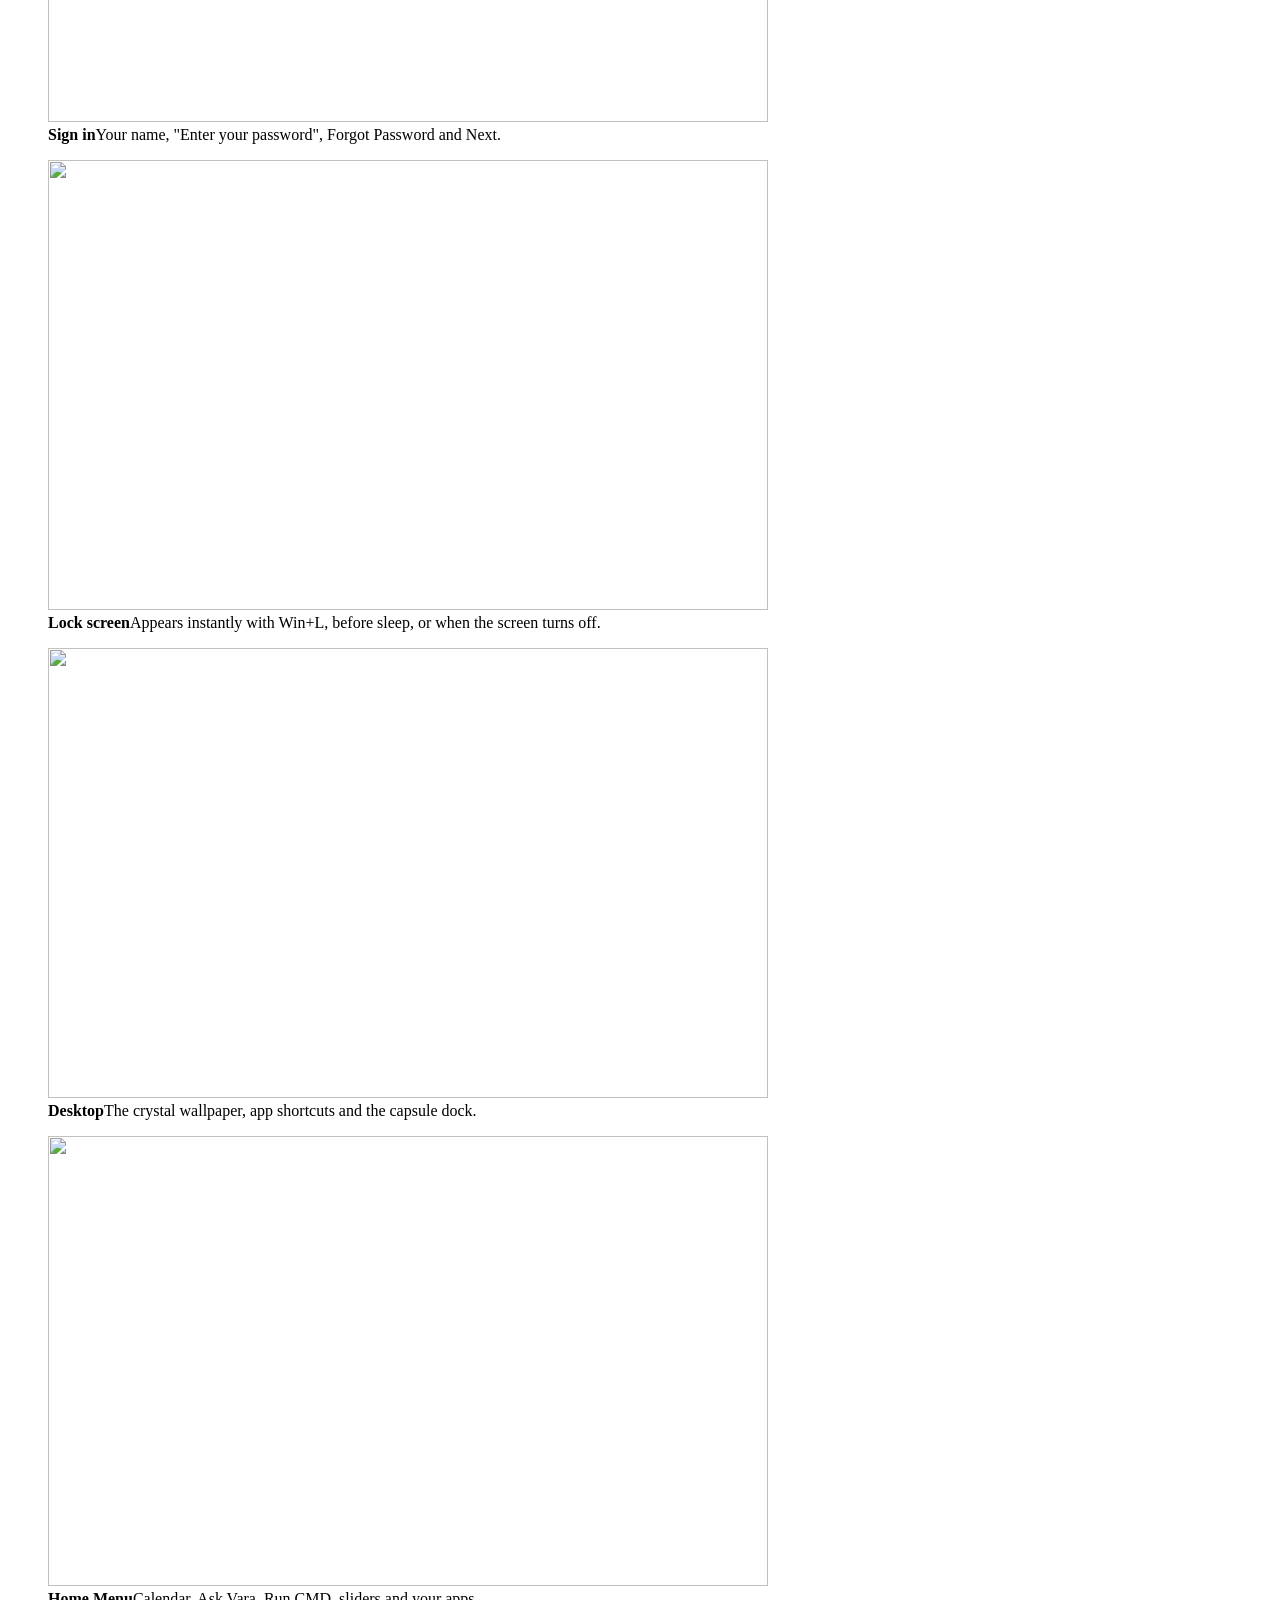
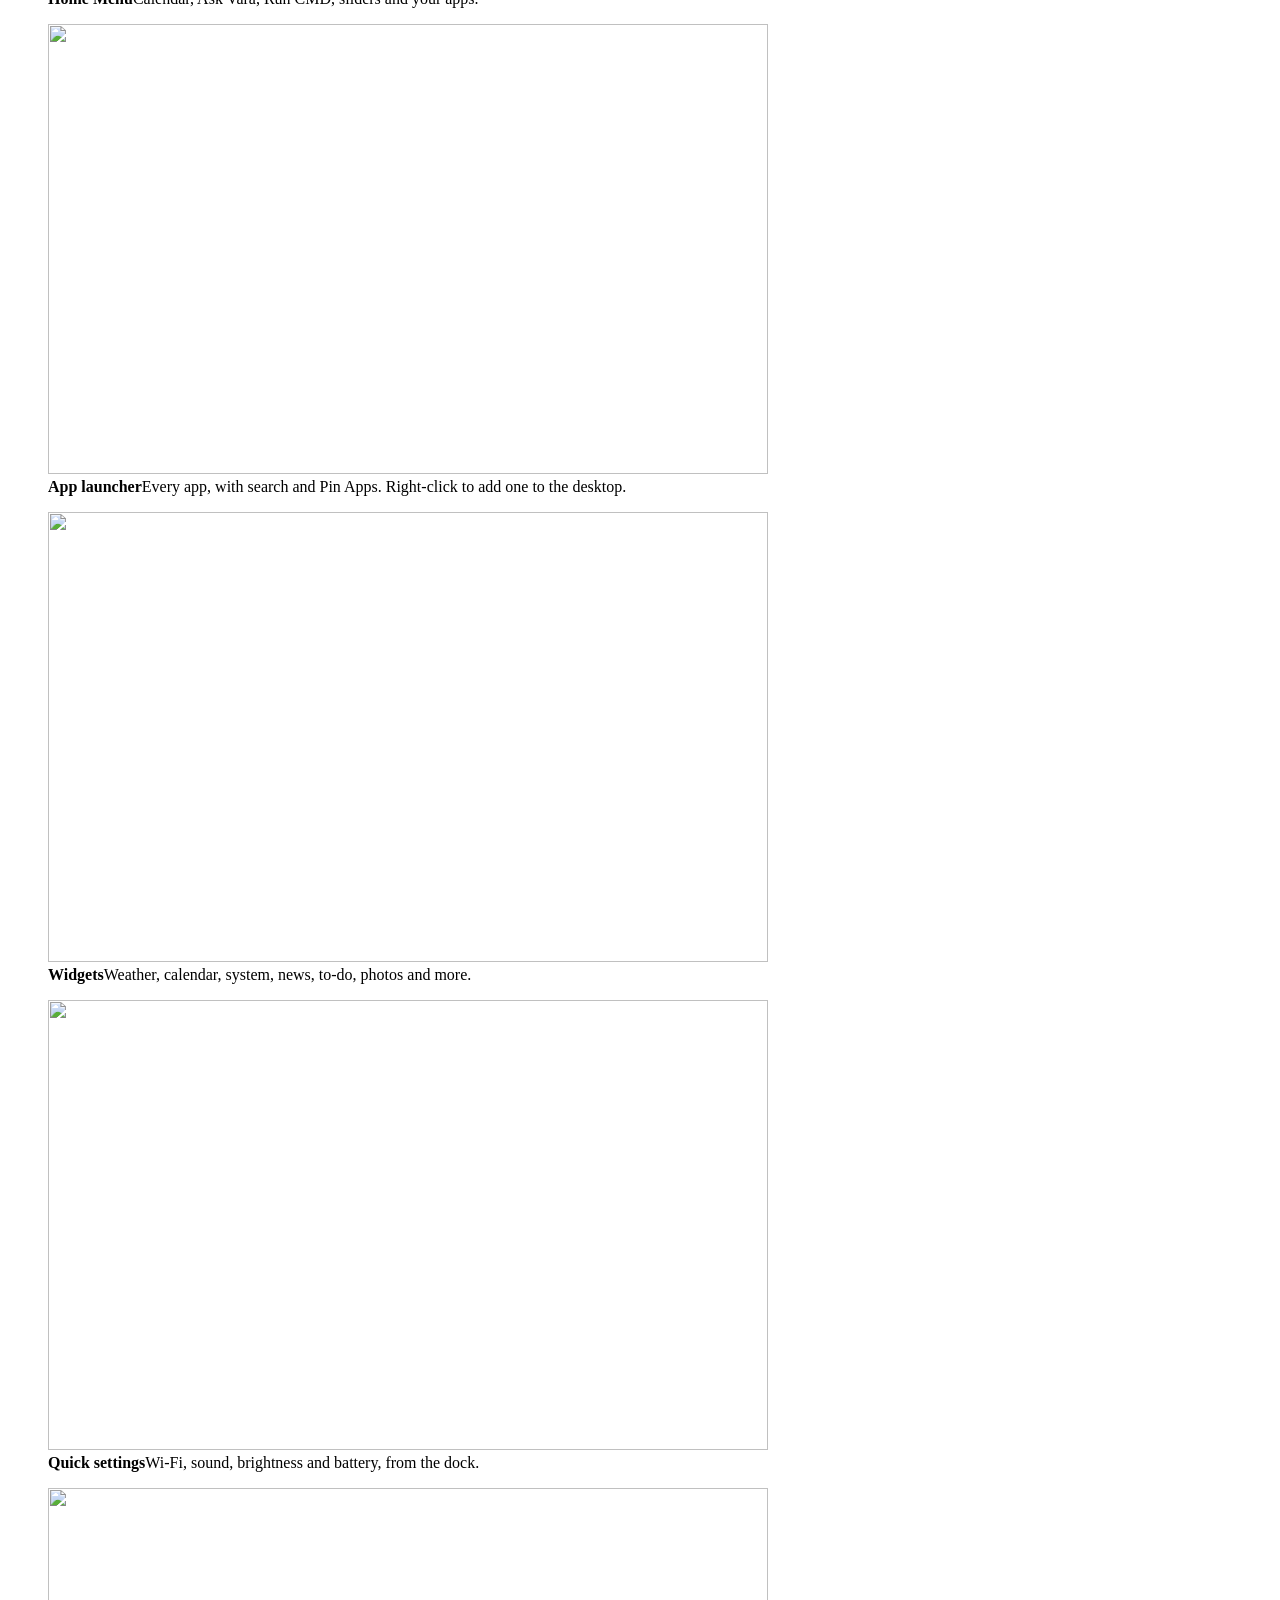
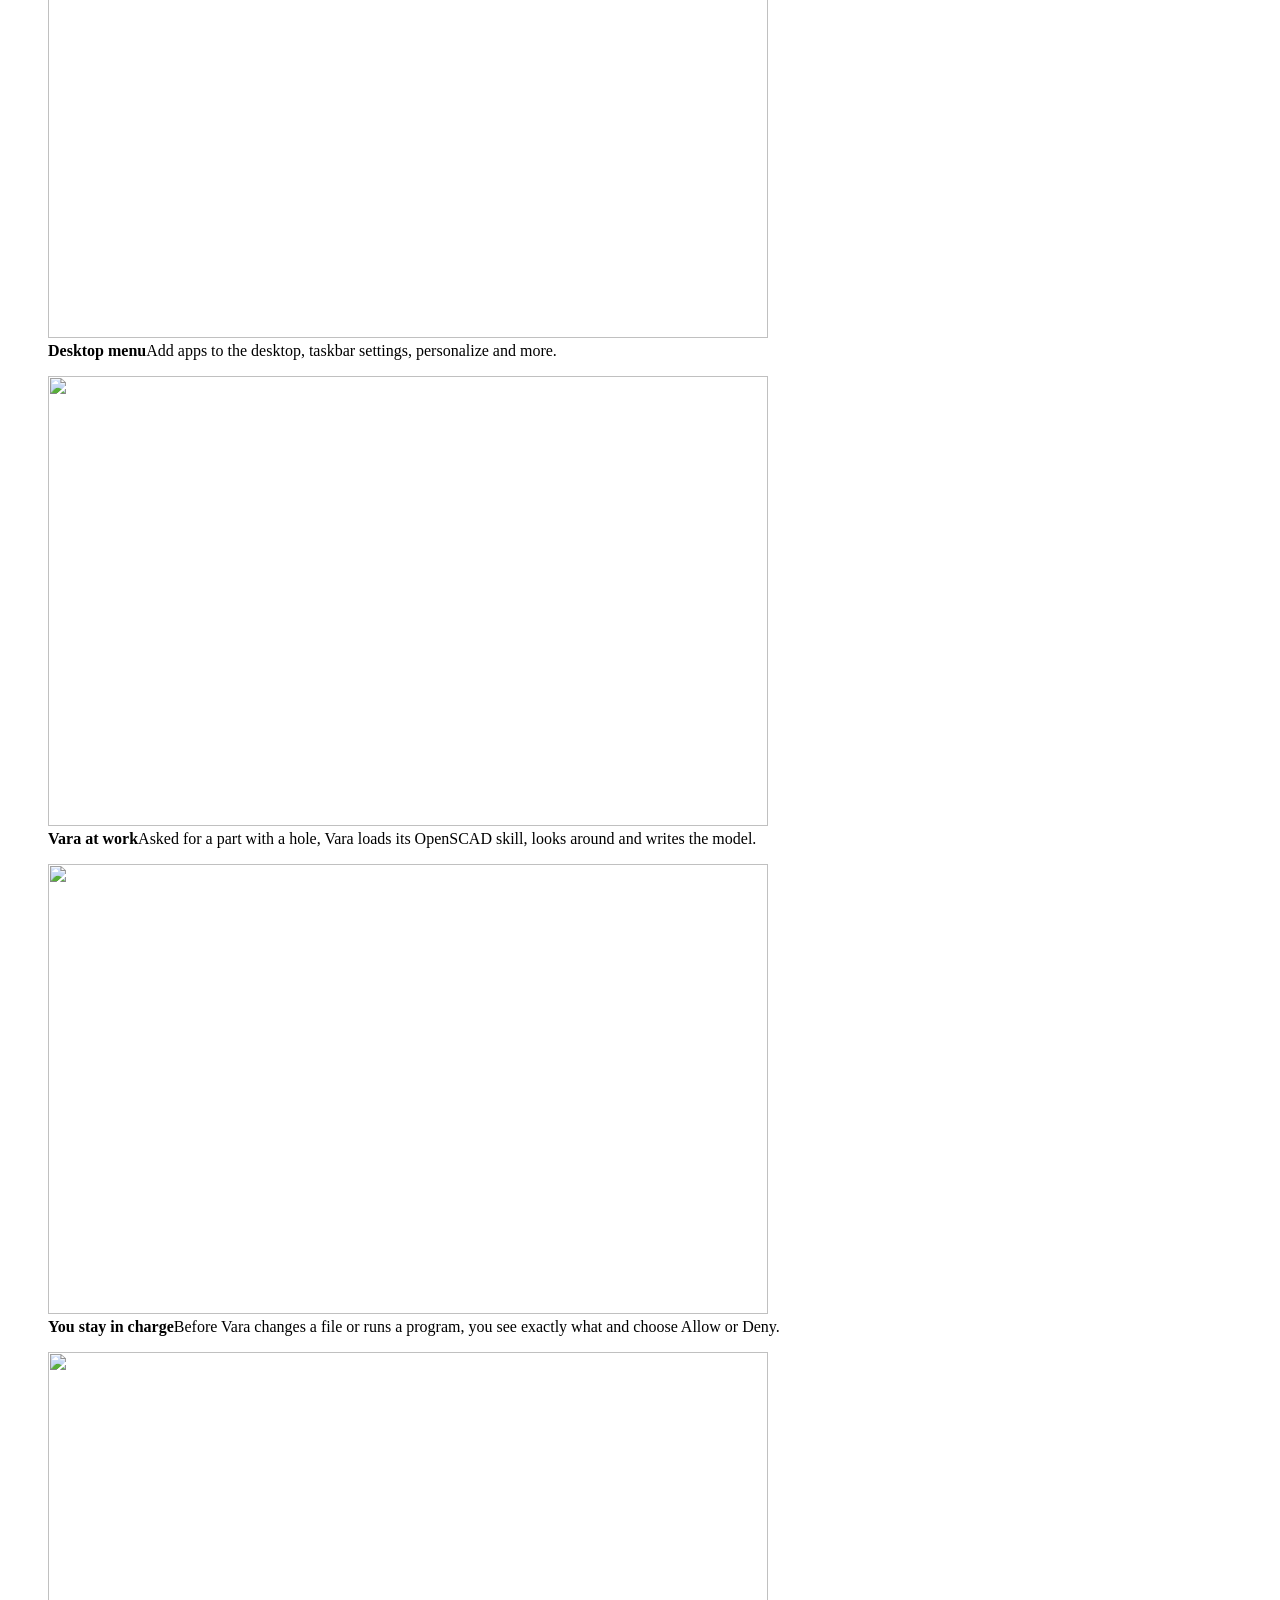
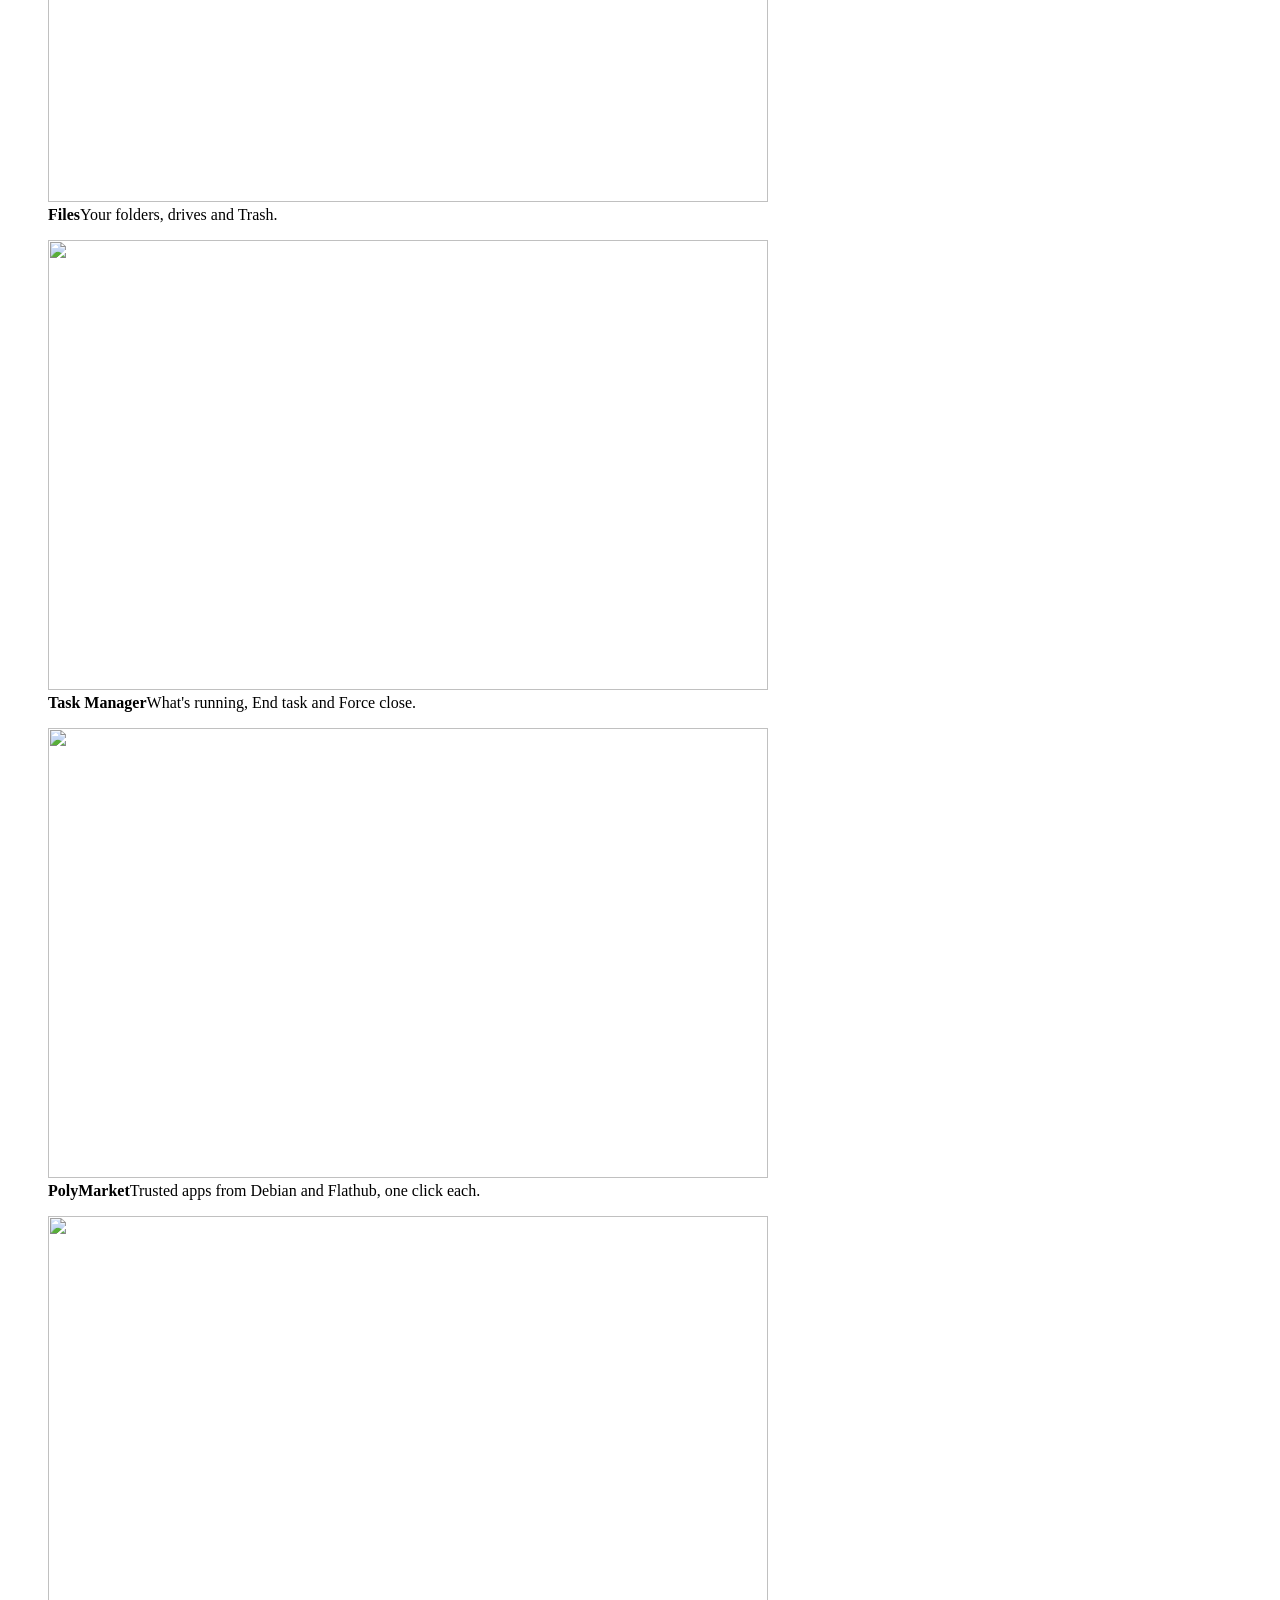
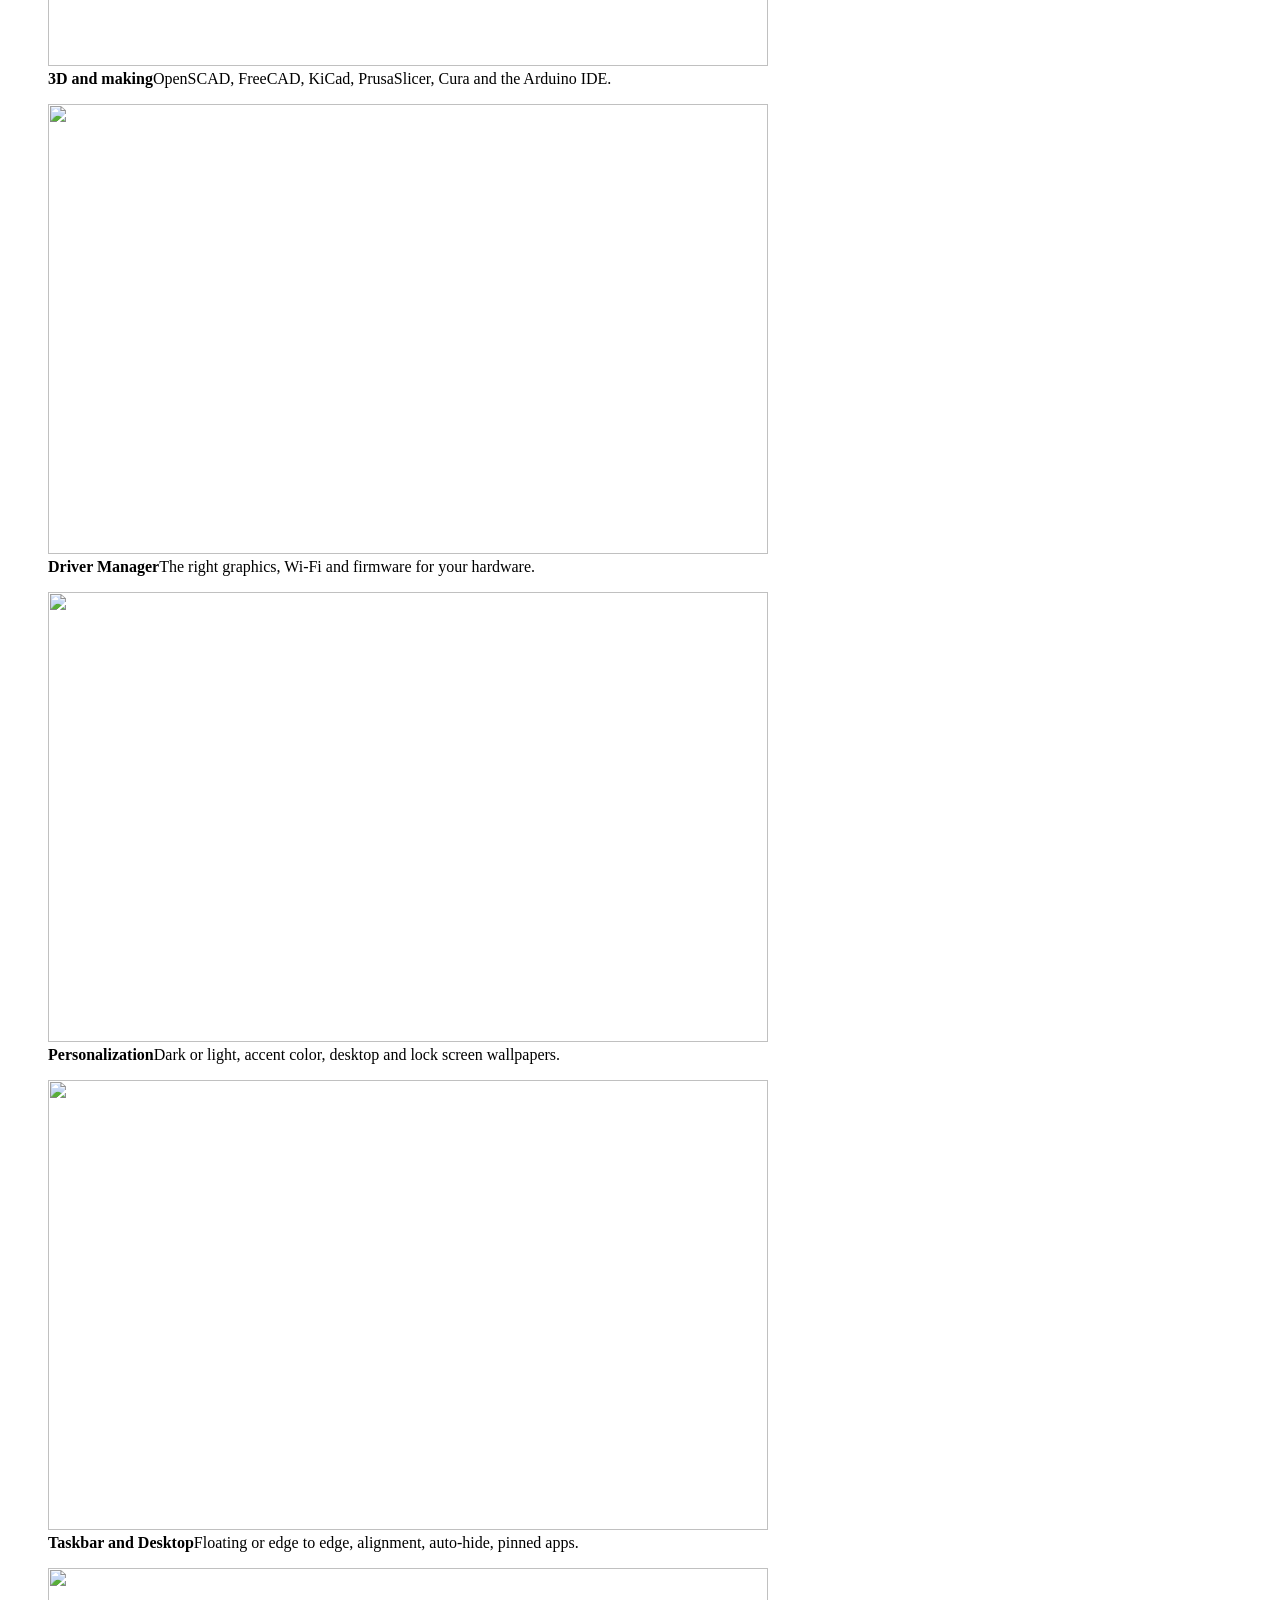
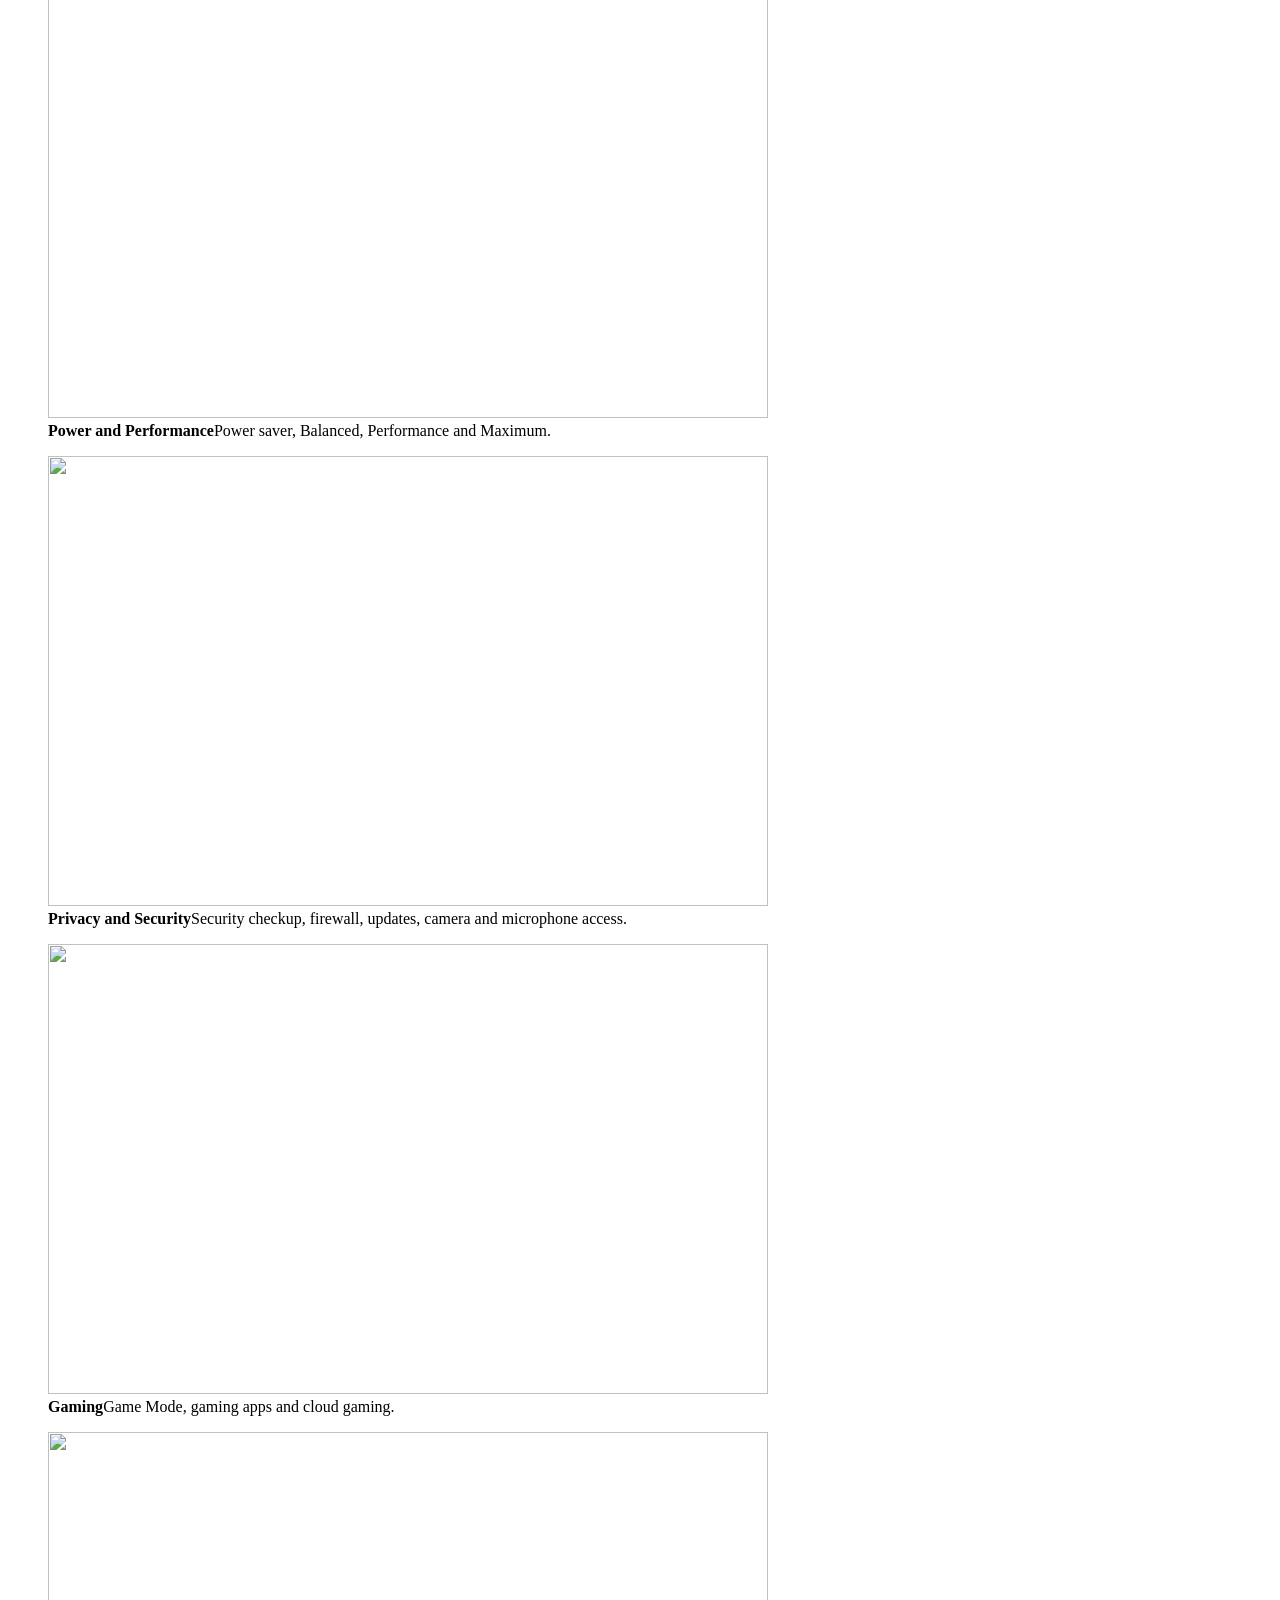
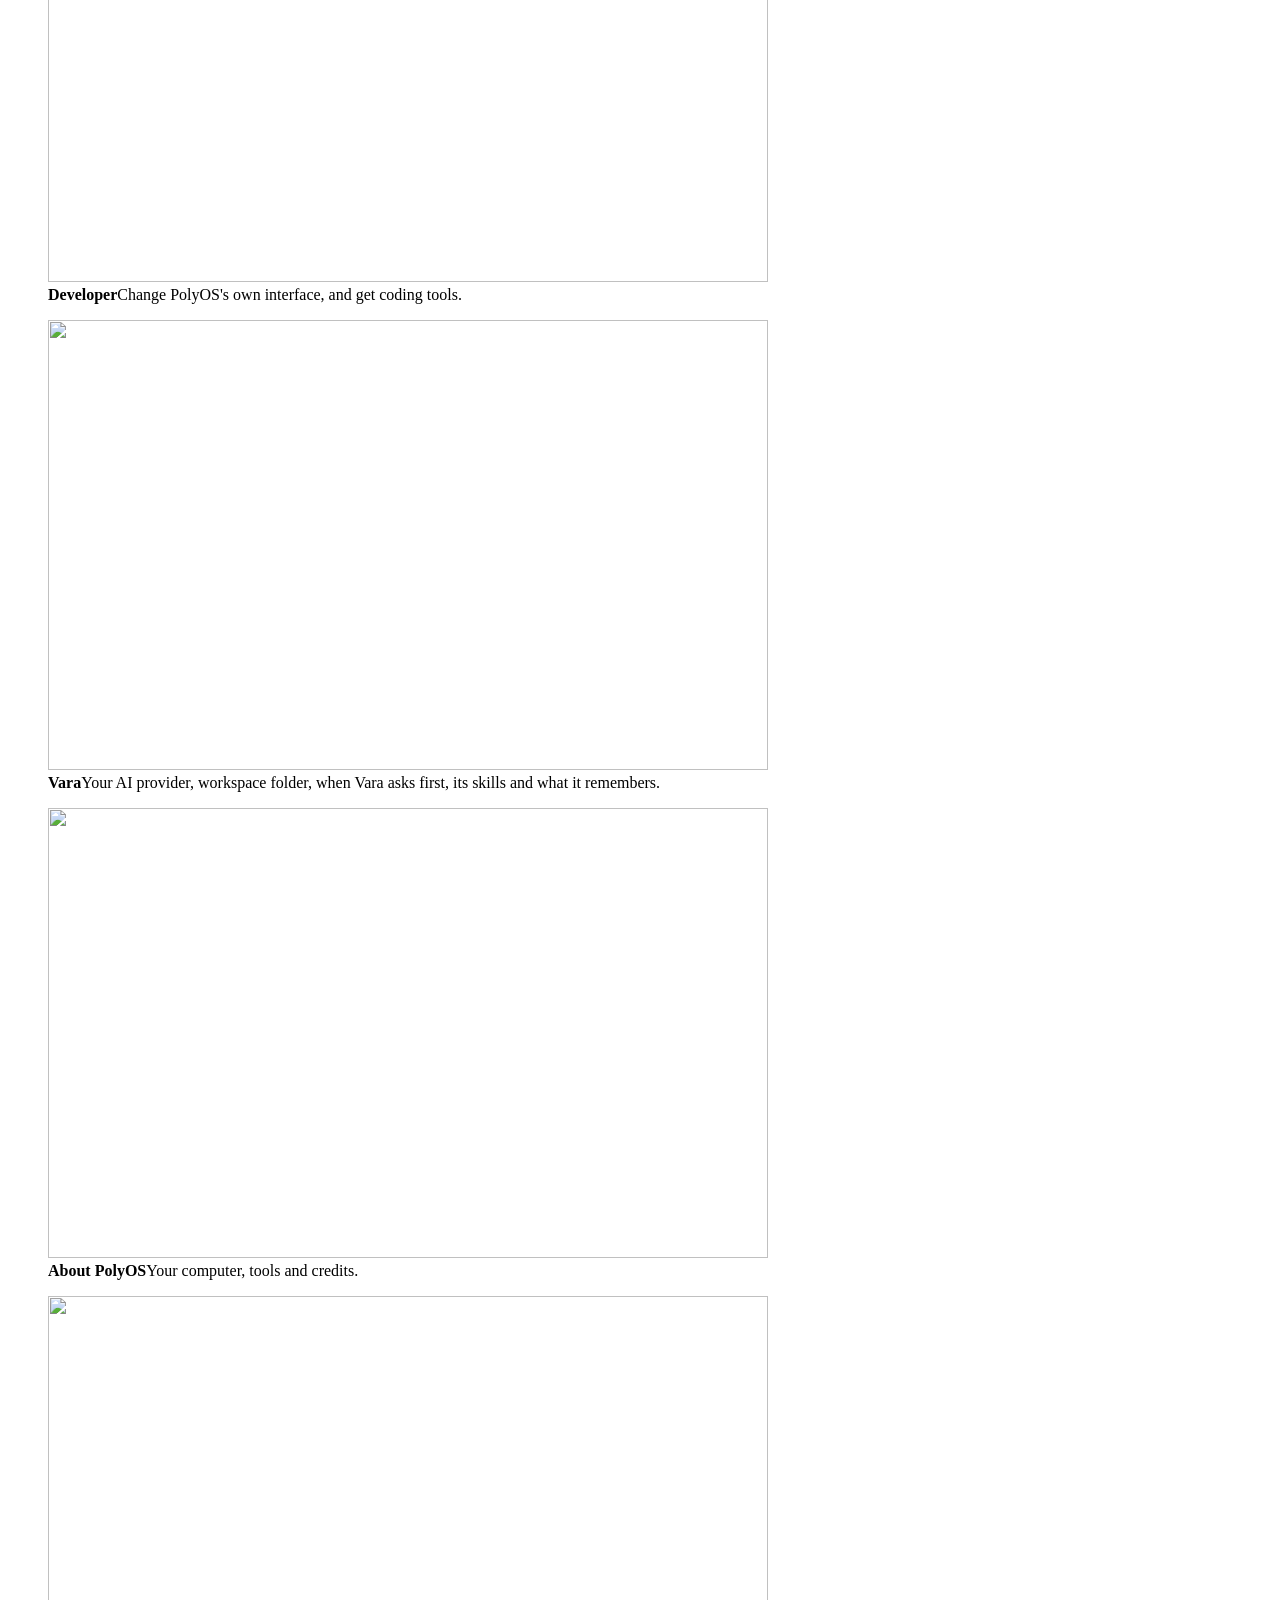
==== commit 75123fff: "PolyOS 1.3.3: fixes from testing the public ISO Found by installing the published 1.3.2 ISO in a vir" ====
--- a/docs/index.html
+++ b/docs/index.html
@@ -111,7 +111,7 @@
         <article class="feature"><svg class="ico"><use href="#i-bag"/></svg><h3>PolyMarket</h3>
           <p>The PolyOS app store: Chrome, Discord, Spotify, Steam, VS Code, LibreOffice, OBS and more, from Debian and Flathub.</p></article>
         <article class="feature"><svg class="ico"><use href="#i-settings"/></svg><h3>Settings</h3>
-          <p>Display (resolution, refresh rate, graphics), Sound (every device, with the full mixer a click away), Account, Privacy, Wi-Fi, Appearance, Taskbar and Desktop, Gaming, Vara, and Apps: startup apps and one-click uninstall.</p></article>
+          <p>Display (resolution, refresh rate, graphics), Sound (every device, with the full mixer a click away), Account (your Poly Account, password and PIN), Privacy, Wi-Fi, Personalization, Taskbar and Desktop, Gaming, Vara, Apps (installed, startup and usage) and Storage.</p></article>
         <article class="feature"><svg class="ico"><use href="#i-camera"/></svg><h3>Camera</h3>
           <p>Photos and videos from your webcam with a self-timer and mirror, saved to Pictures. It only appears on computers with a camera.</p></article>
         <article class="feature"><svg class="ico"><use href="#i-chat"/></svg><h3>Vara, the AI agent</h3>
@@ -153,7 +153,7 @@
         <figure data-cat="apps" data-full="screenshots/polymarket.jpg"><img loading="lazy" src="screenshots/thumbs/polymarket.jpg" alt="" width="720" height="450"><figcaption><b>PolyMarket</b><span>Trusted apps from Debian and Flathub, one click each.</span></figcaption></figure>
         <figure data-cat="apps" data-full="screenshots/polymarket-making.jpg"><img loading="lazy" src="screenshots/thumbs/polymarket-making.jpg" alt="" width="720" height="450"><figcaption><b>3D and making</b><span>OpenSCAD, FreeCAD, KiCad, PrusaSlicer, Cura and the Arduino IDE.</span></figcaption></figure>
         <figure data-cat="apps" data-full="screenshots/driver-manager.jpg"><img loading="lazy" src="screenshots/thumbs/driver-manager.jpg" alt="" width="720" height="450"><figcaption><b>Driver Manager</b><span>The right graphics, Wi-Fi and firmware for your hardware.</span></figcaption></figure>
-        <figure data-cat="settings" data-full="screenshots/settings-appearance.jpg"><img loading="lazy" src="screenshots/thumbs/settings-appearance.jpg" alt="" width="720" height="450"><figcaption><b>Appearance</b><span>Dark or light, accent color, desktop and lock screen wallpapers.</span></figcaption></figure>
+        <figure data-cat="settings" data-full="screenshots/settings-appearance.jpg"><img loading="lazy" src="screenshots/thumbs/settings-appearance.jpg" alt="" width="720" height="450"><figcaption><b>Personalization</b><span>Dark or light, accent color, desktop and lock screen wallpapers.</span></figcaption></figure>
         <figure data-cat="settings" data-full="screenshots/settings-taskbar.jpg"><img loading="lazy" src="screenshots/thumbs/settings-taskbar.jpg" alt="" width="720" height="450"><figcaption><b>Taskbar and Desktop</b><span>Floating or edge to edge, alignment, auto-hide, pinned apps.</span></figcaption></figure>
         <figure data-cat="settings" data-full="screenshots/settings-power.jpg"><img loading="lazy" src="screenshots/thumbs/settings-power.jpg" alt="" width="720" height="450"><figcaption><b>Power and Performance</b><span>Power saver, Balanced, Performance and Maximum.</span></figcaption></figure>
         <figure data-cat="settings" data-full="screenshots/settings-privacy.jpg"><img loading="lazy" src="screenshots/thumbs/settings-privacy.jpg" alt="" width="720" height="450"><figcaption><b>Privacy and Security</b><span>Security checkup, firewall, updates, camera and microphone access.</span></figcaption></figure>
@@ -166,7 +166,7 @@
         <figure data-cat="installer" data-full="screenshots/installer-start.jpg"><img loading="lazy" src="screenshots/thumbs/installer-start.jpg" alt="" width="720" height="450"><figcaption><b>It's time to get started</b><span>Install, Dual boot next to Windows, or Custom.</span></figcaption></figure>
         <figure data-cat="installer" data-full="screenshots/installer-edition.jpg"><img loading="lazy" src="screenshots/thumbs/installer-edition.jpg" alt="" width="720" height="450"><figcaption><b>Pick an edition</b><span>Regular, Developer or Gaming.</span></figcaption></figure>
         <figure data-cat="installer" data-full="screenshots/installer-account.jpg"><img loading="lazy" src="screenshots/thumbs/installer-account.jpg" alt="" width="720" height="450"><figcaption><b>Create your account</b><span>Name, password, computer name and time zone.</span></figcaption></figure>
-        <figure data-cat="installer" data-full="screenshots/installer-appearance.jpg"><img loading="lazy" src="screenshots/thumbs/installer-appearance.jpg" alt="" width="720" height="450"><figcaption><b>Appearance</b><span>Dark or light, and your accent color.</span></figcaption></figure>
+        <figure data-cat="installer" data-full="screenshots/installer-appearance.jpg"><img loading="lazy" src="screenshots/thumbs/installer-appearance.jpg" alt="" width="720" height="450"><figcaption><b>Personalization</b><span>Dark or light, and your accent color.</span></figcaption></figure>
         <figure data-cat="installer" data-full="screenshots/installer-drives.jpg"><img loading="lazy" src="screenshots/thumbs/installer-drives.jpg" alt="" width="720" height="450"><figcaption><b>Where do you want to install PolyOS?</b><span>Every drive, partition and unallocated space, with Delete and New, like Windows Setup.</span></figcaption></figure>
         <figure data-cat="installer" data-full="screenshots/installer-custom.jpg"><img loading="lazy" src="screenshots/thumbs/installer-custom.jpg" alt="" width="720" height="450"><figcaption><b>Advanced setup</b><span>Keep Windows, reuse a drive for your files, erase another for PolyOS.</span></figcaption></figure>
         <figure data-cat="installer" data-full="screenshots/installer-done.jpg"><img loading="lazy" src="screenshots/thumbs/installer-done.jpg" alt="" width="720" height="450"><figcaption><b>Installed</b><span>Your recovery key, then “Please remove the USB drive now.”</span></figcaption></figure>
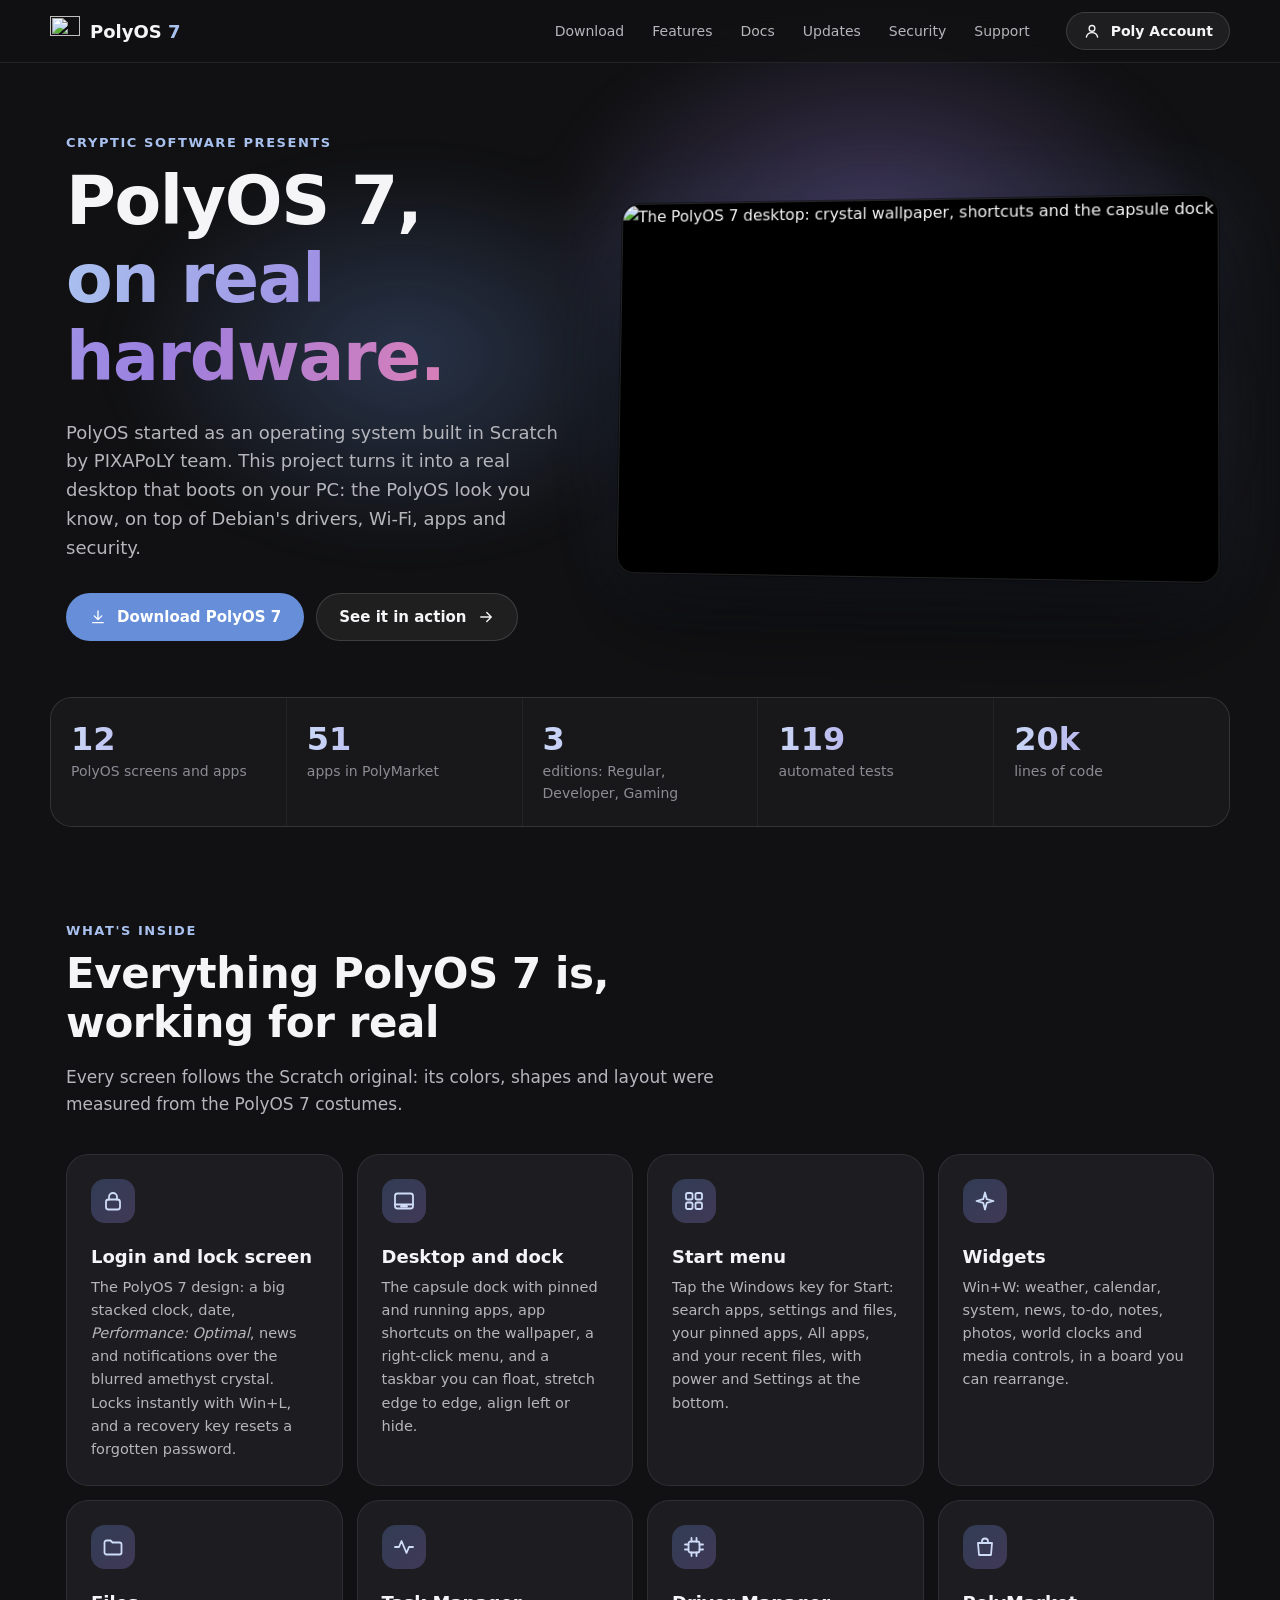
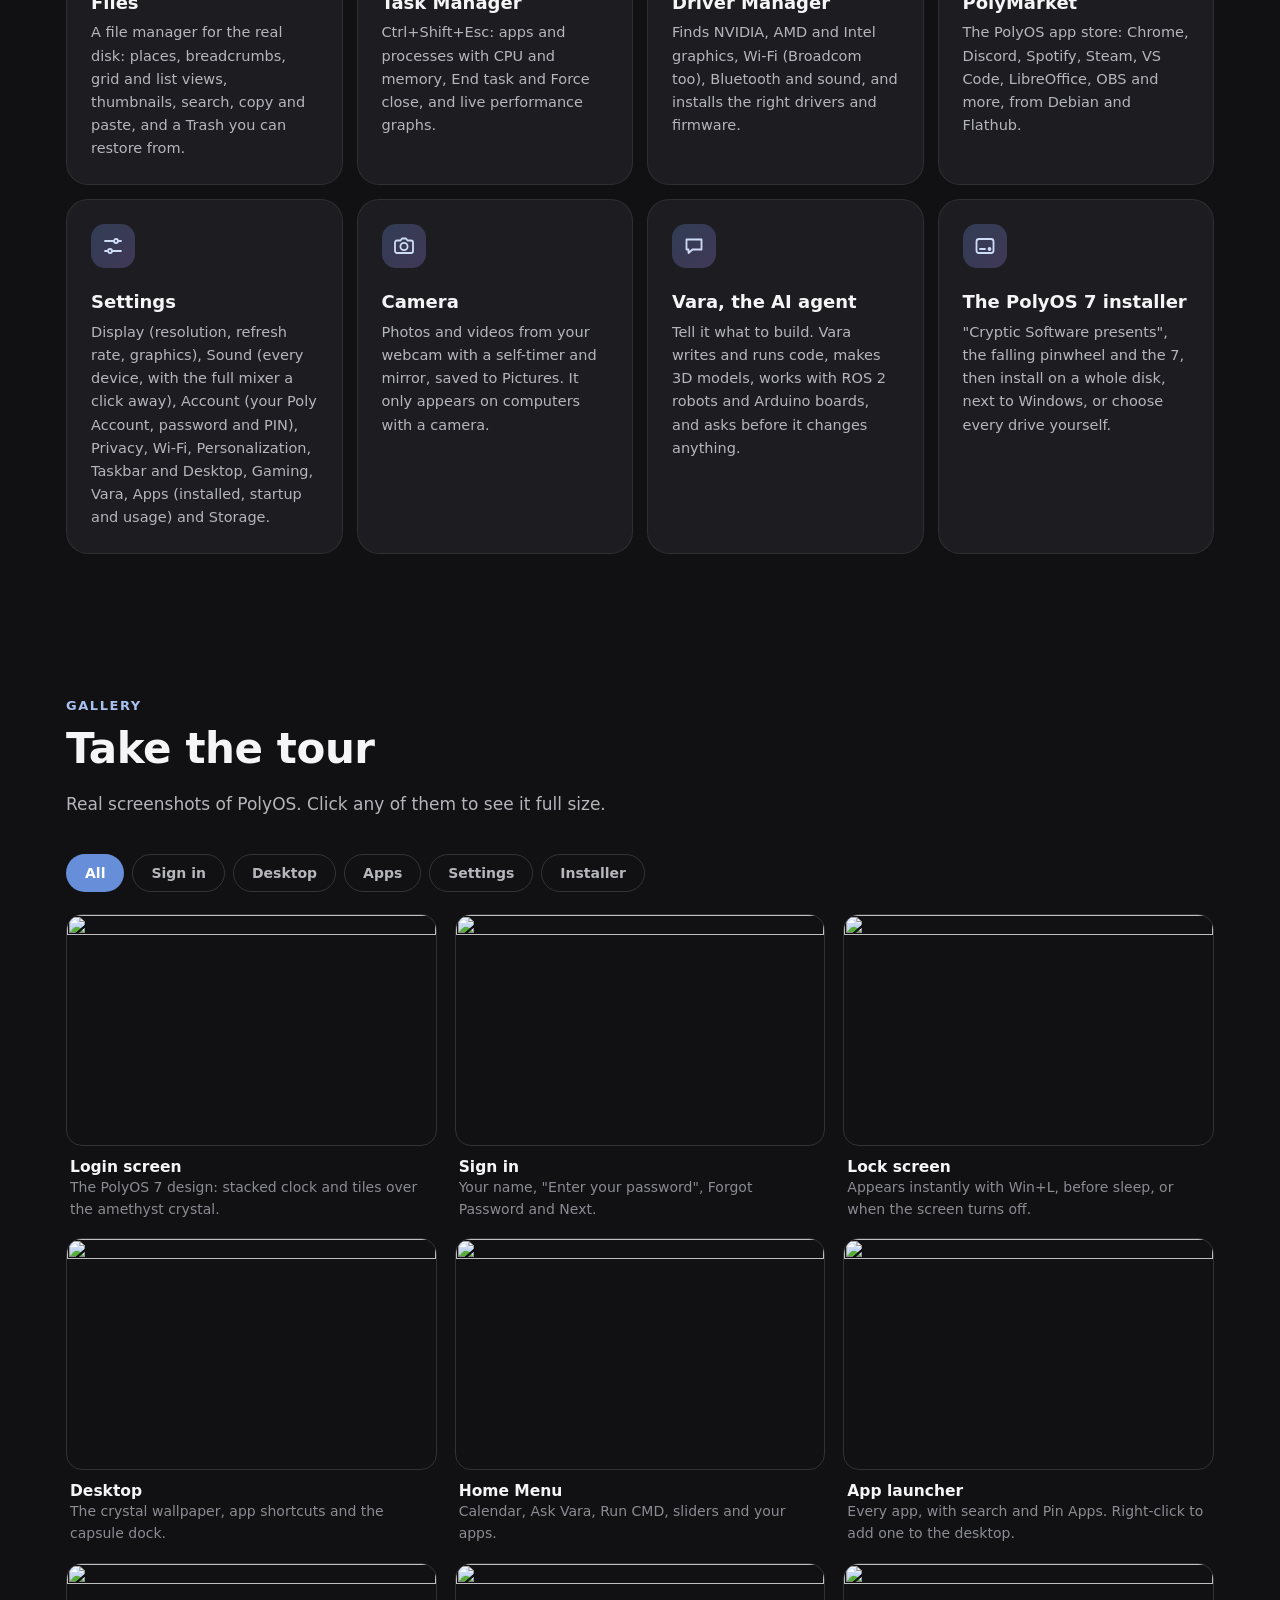
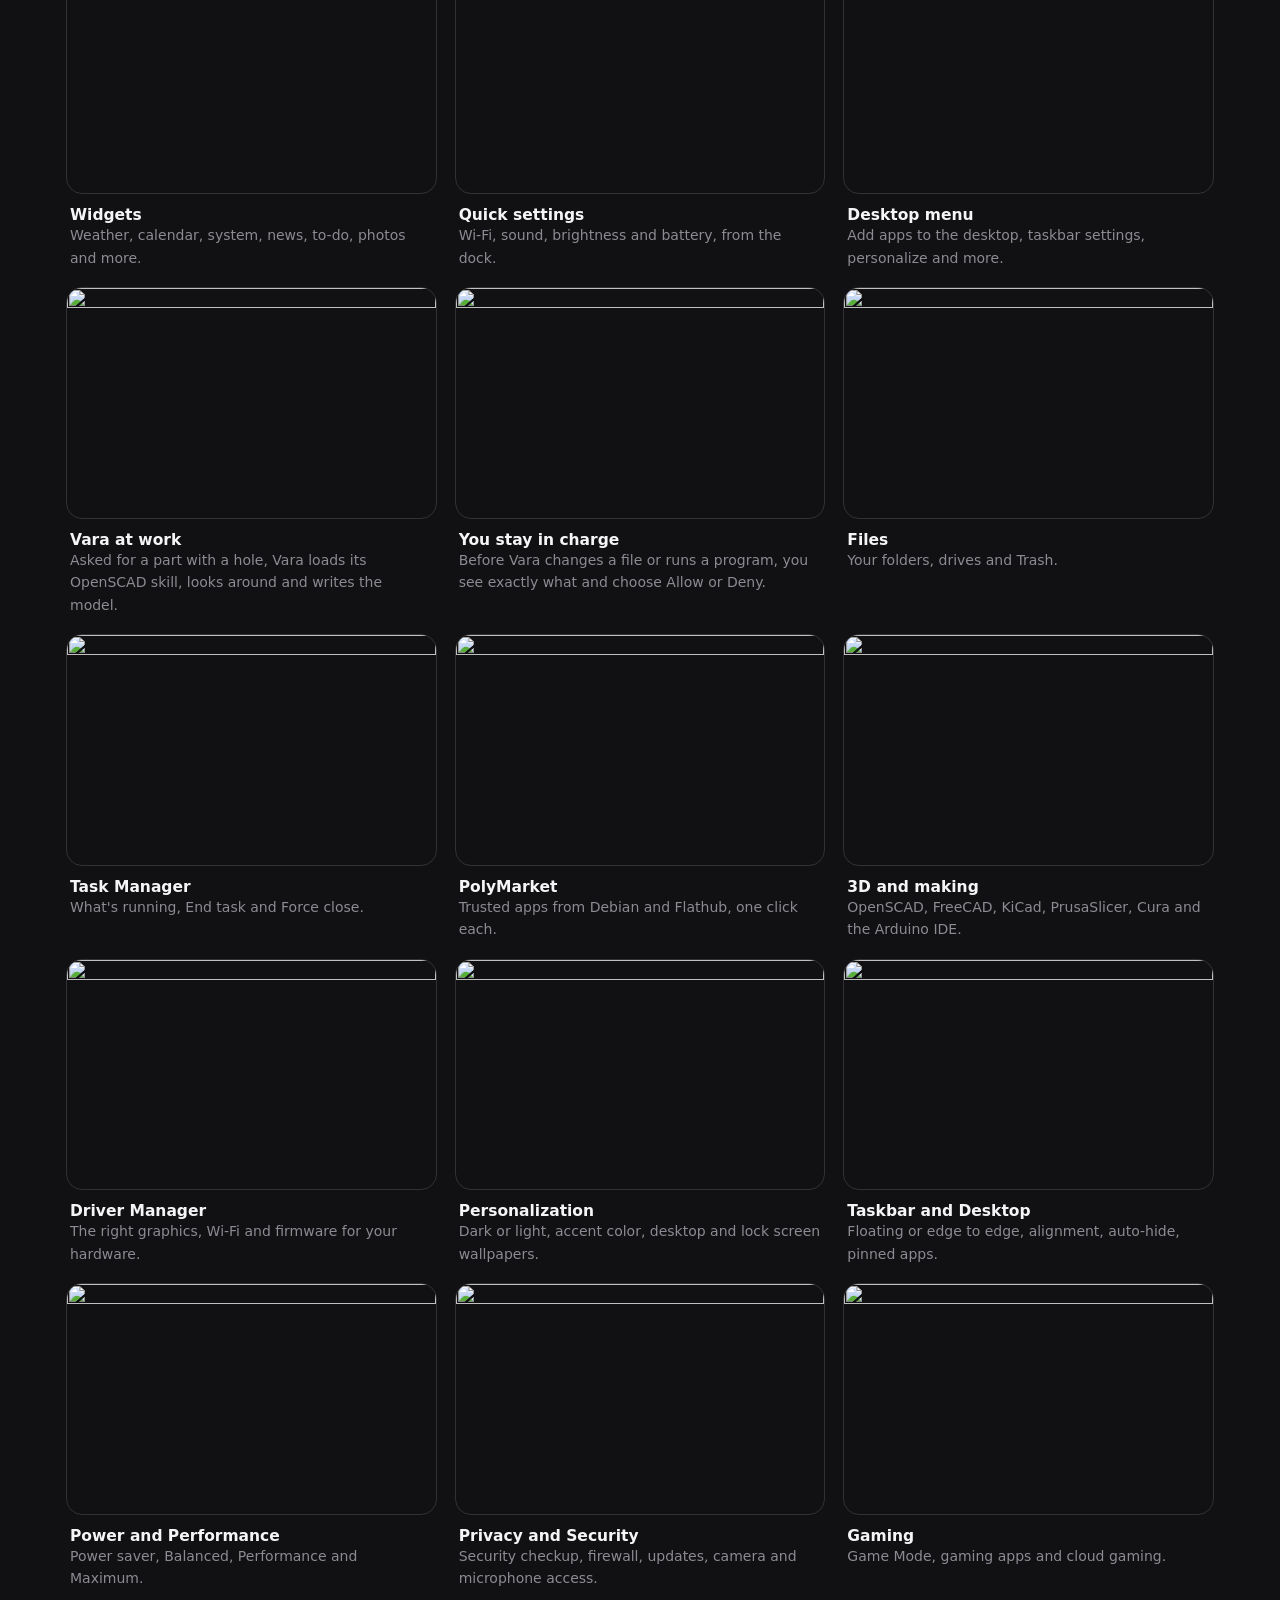
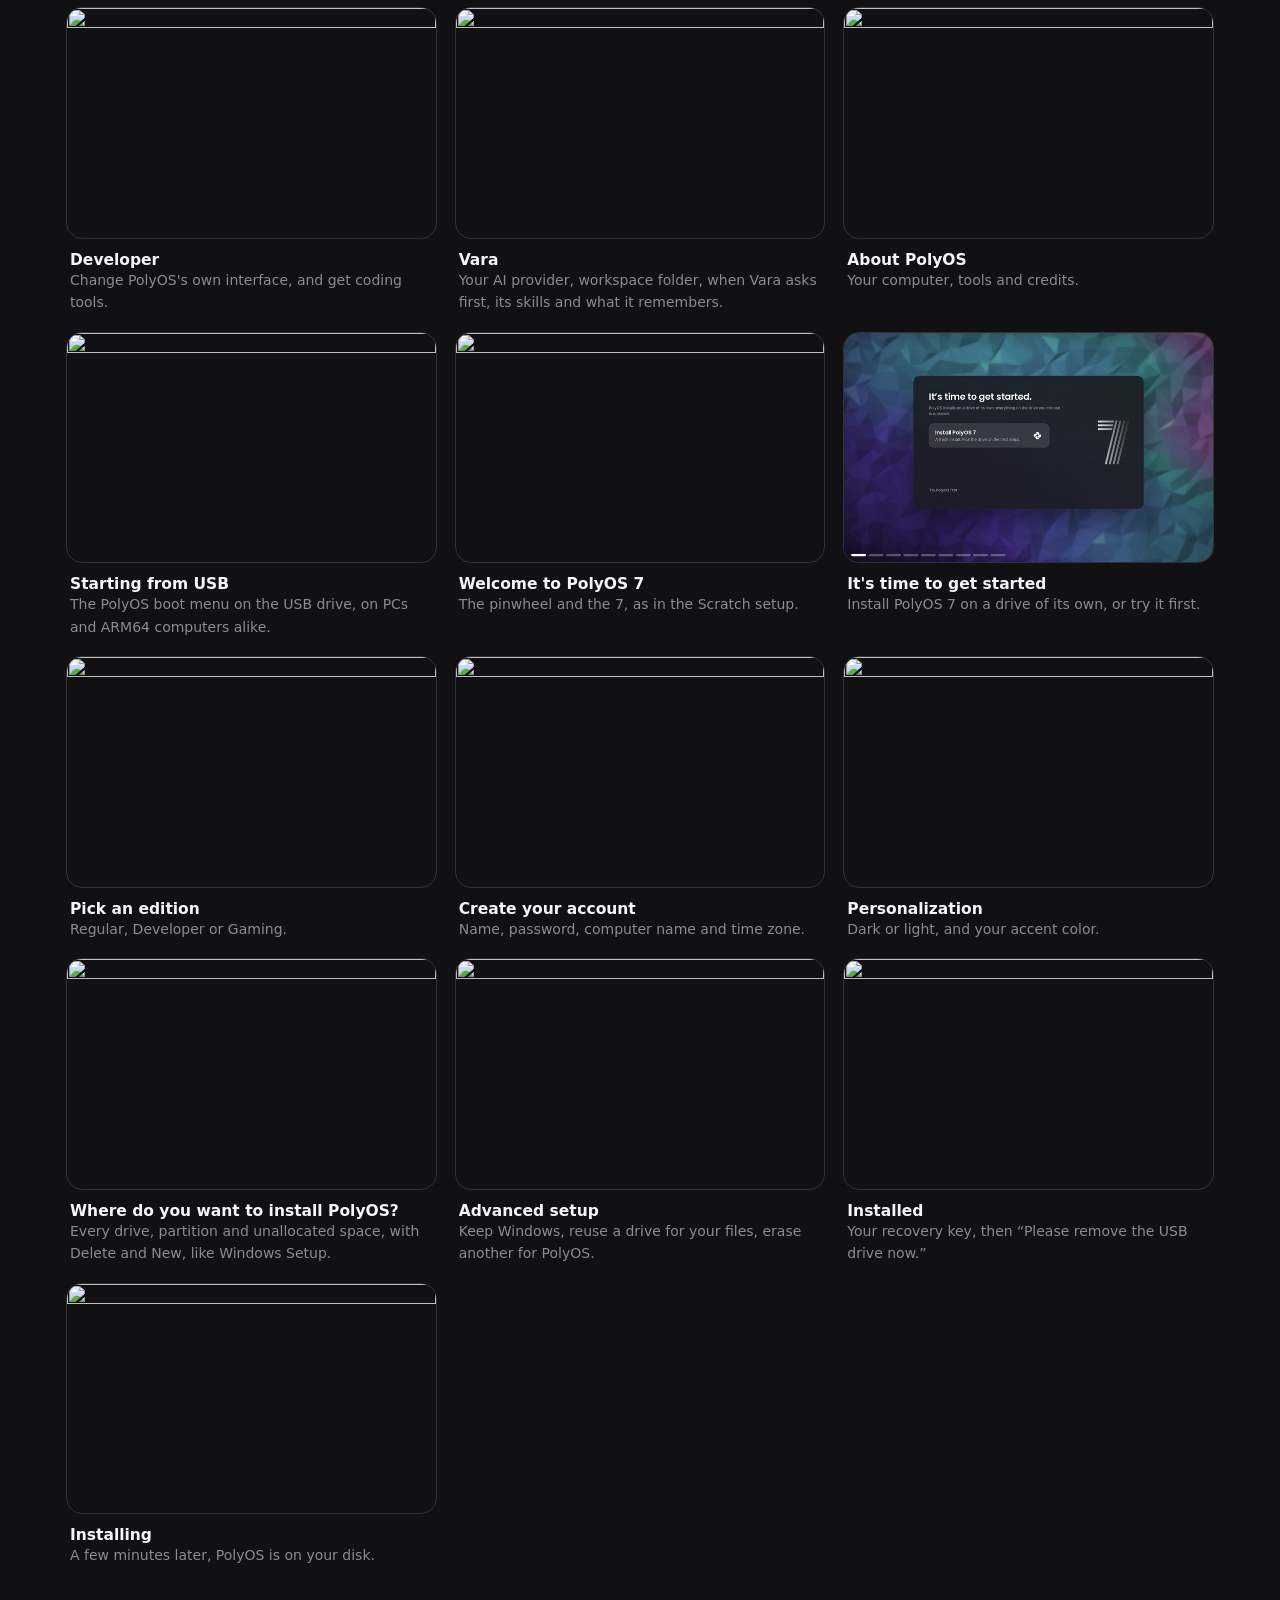
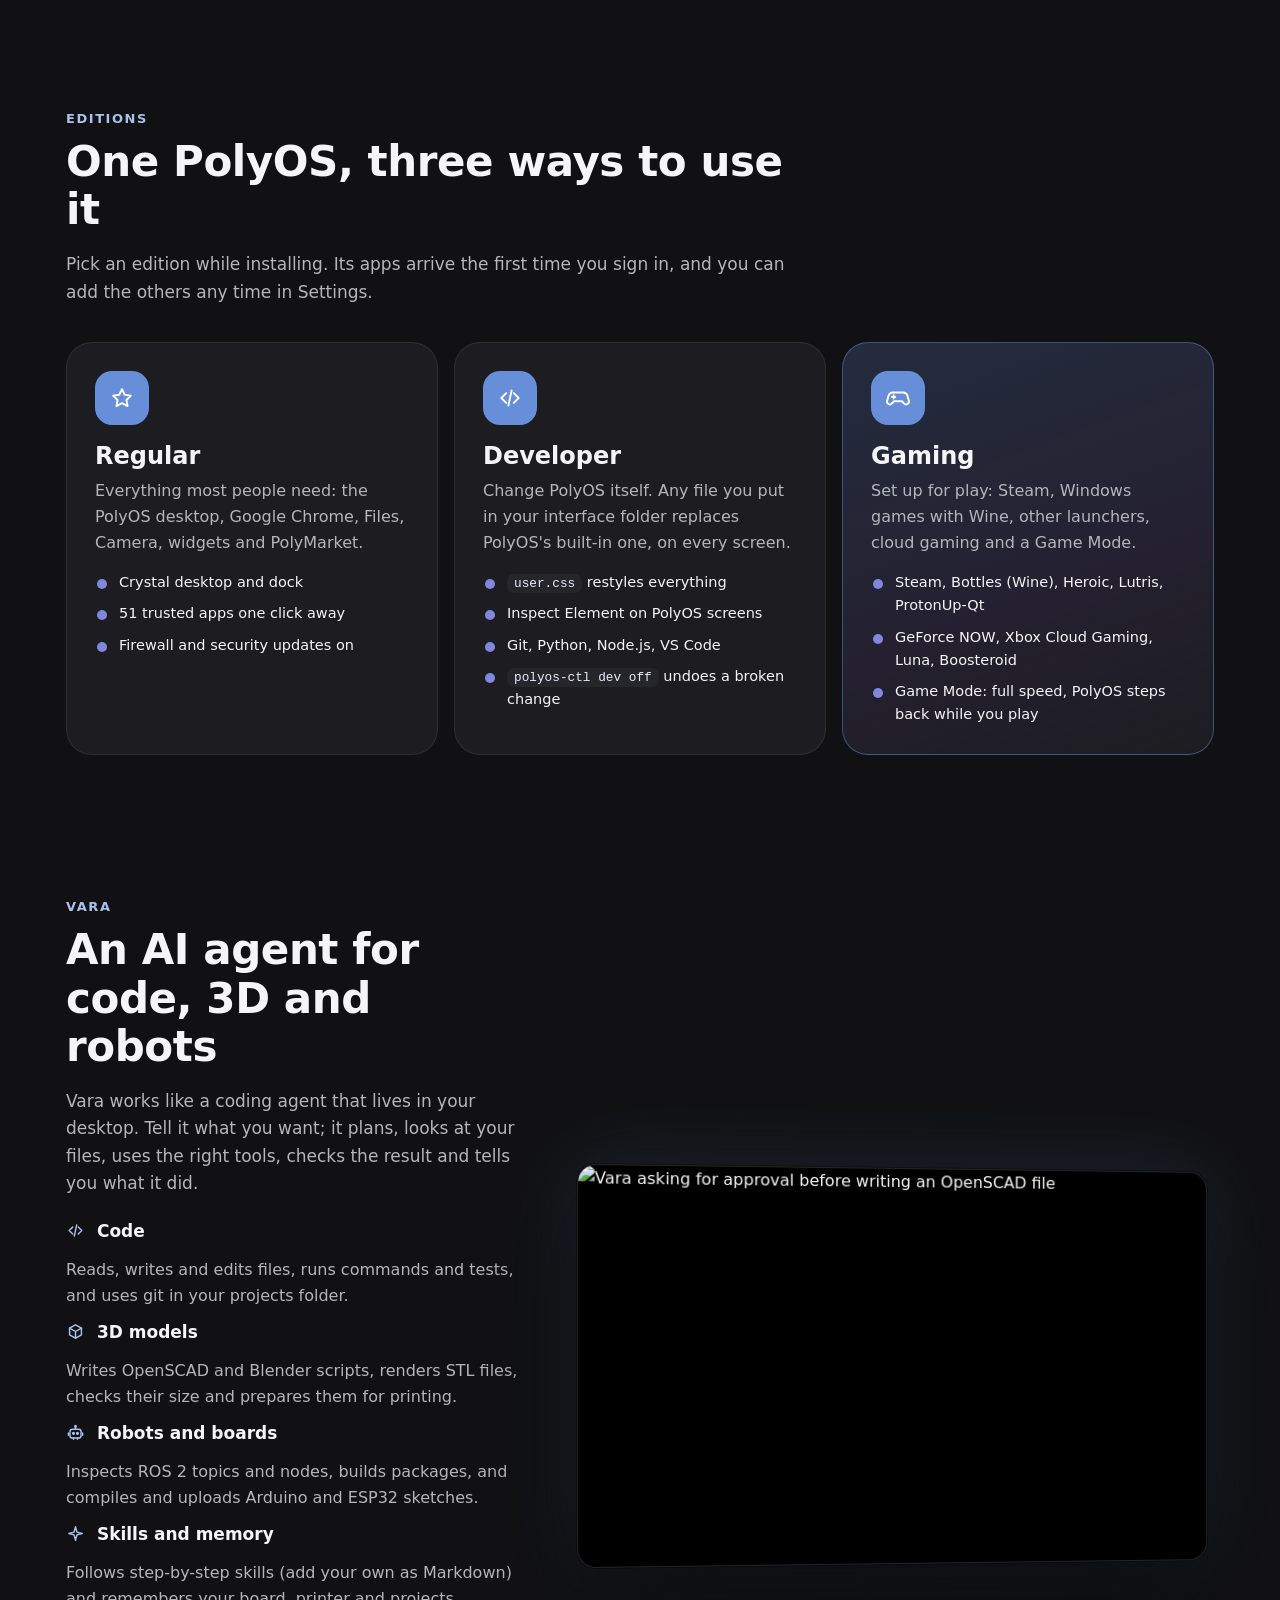
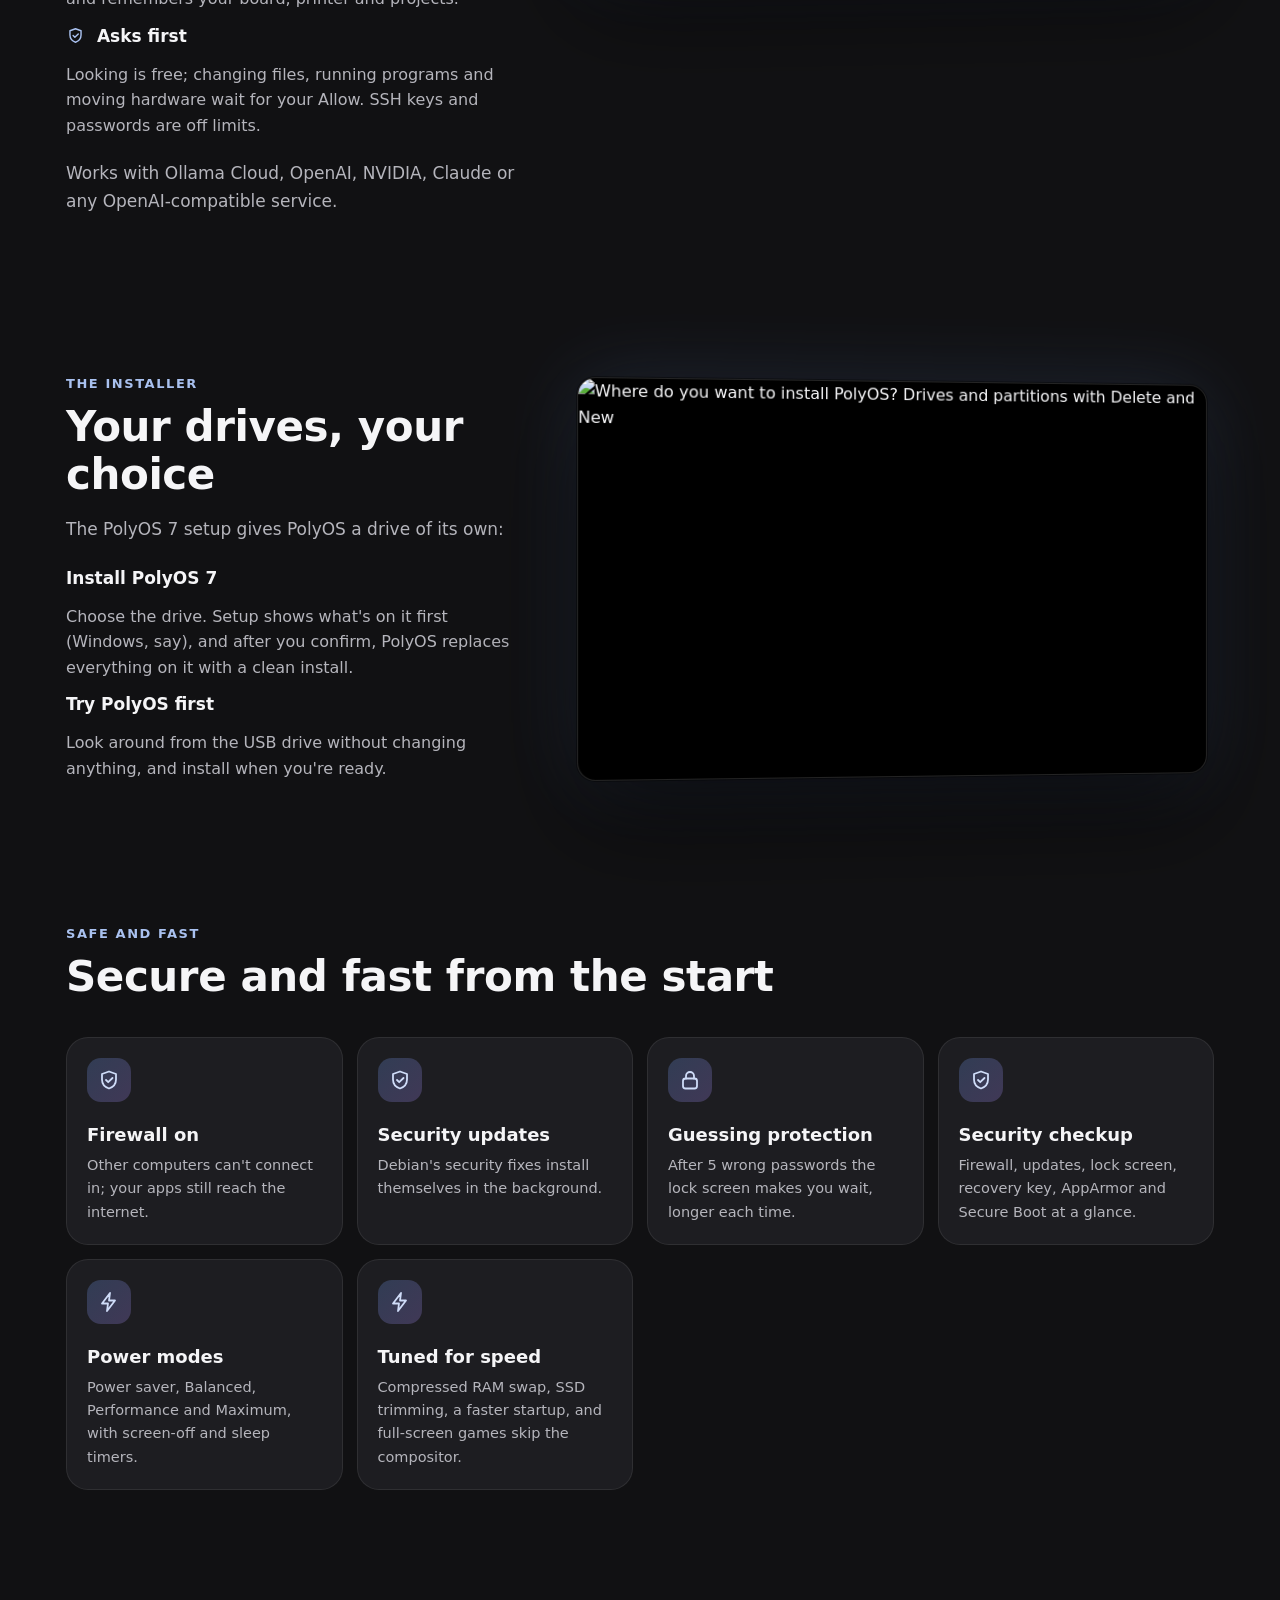
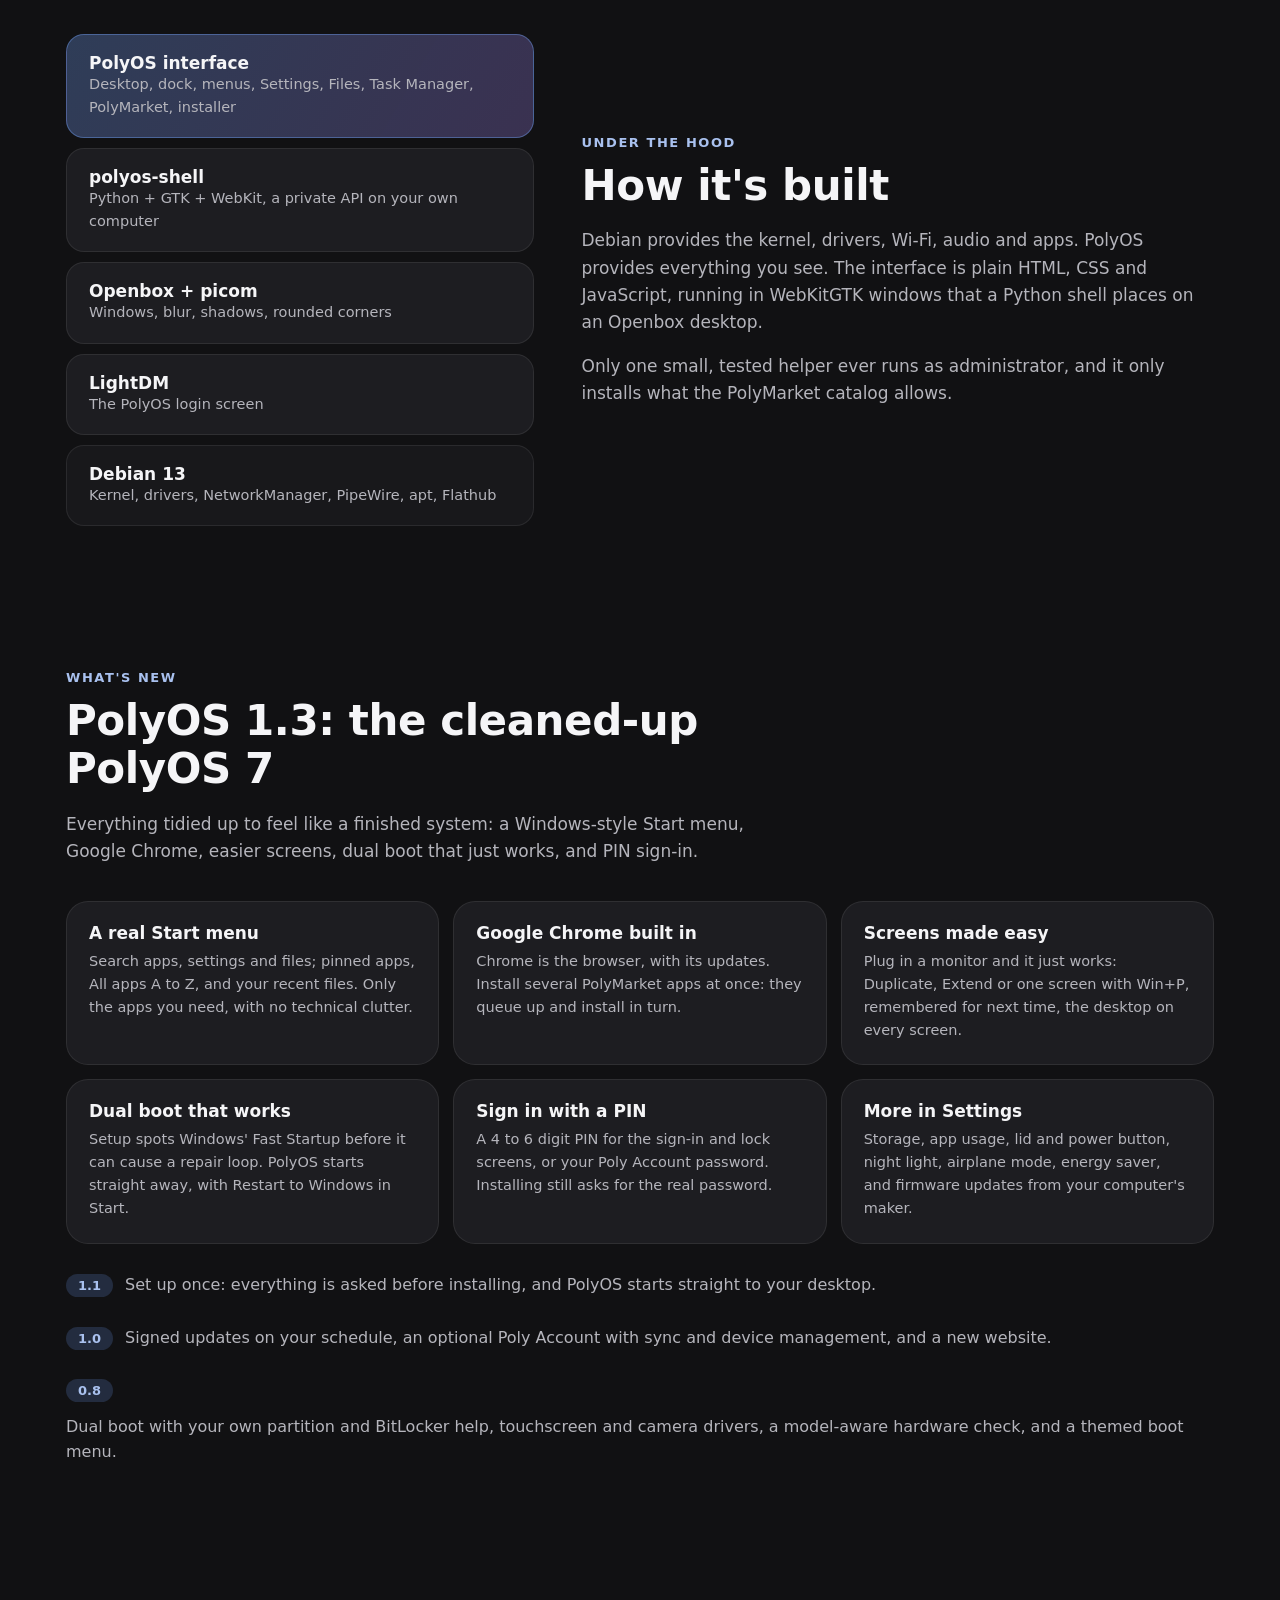
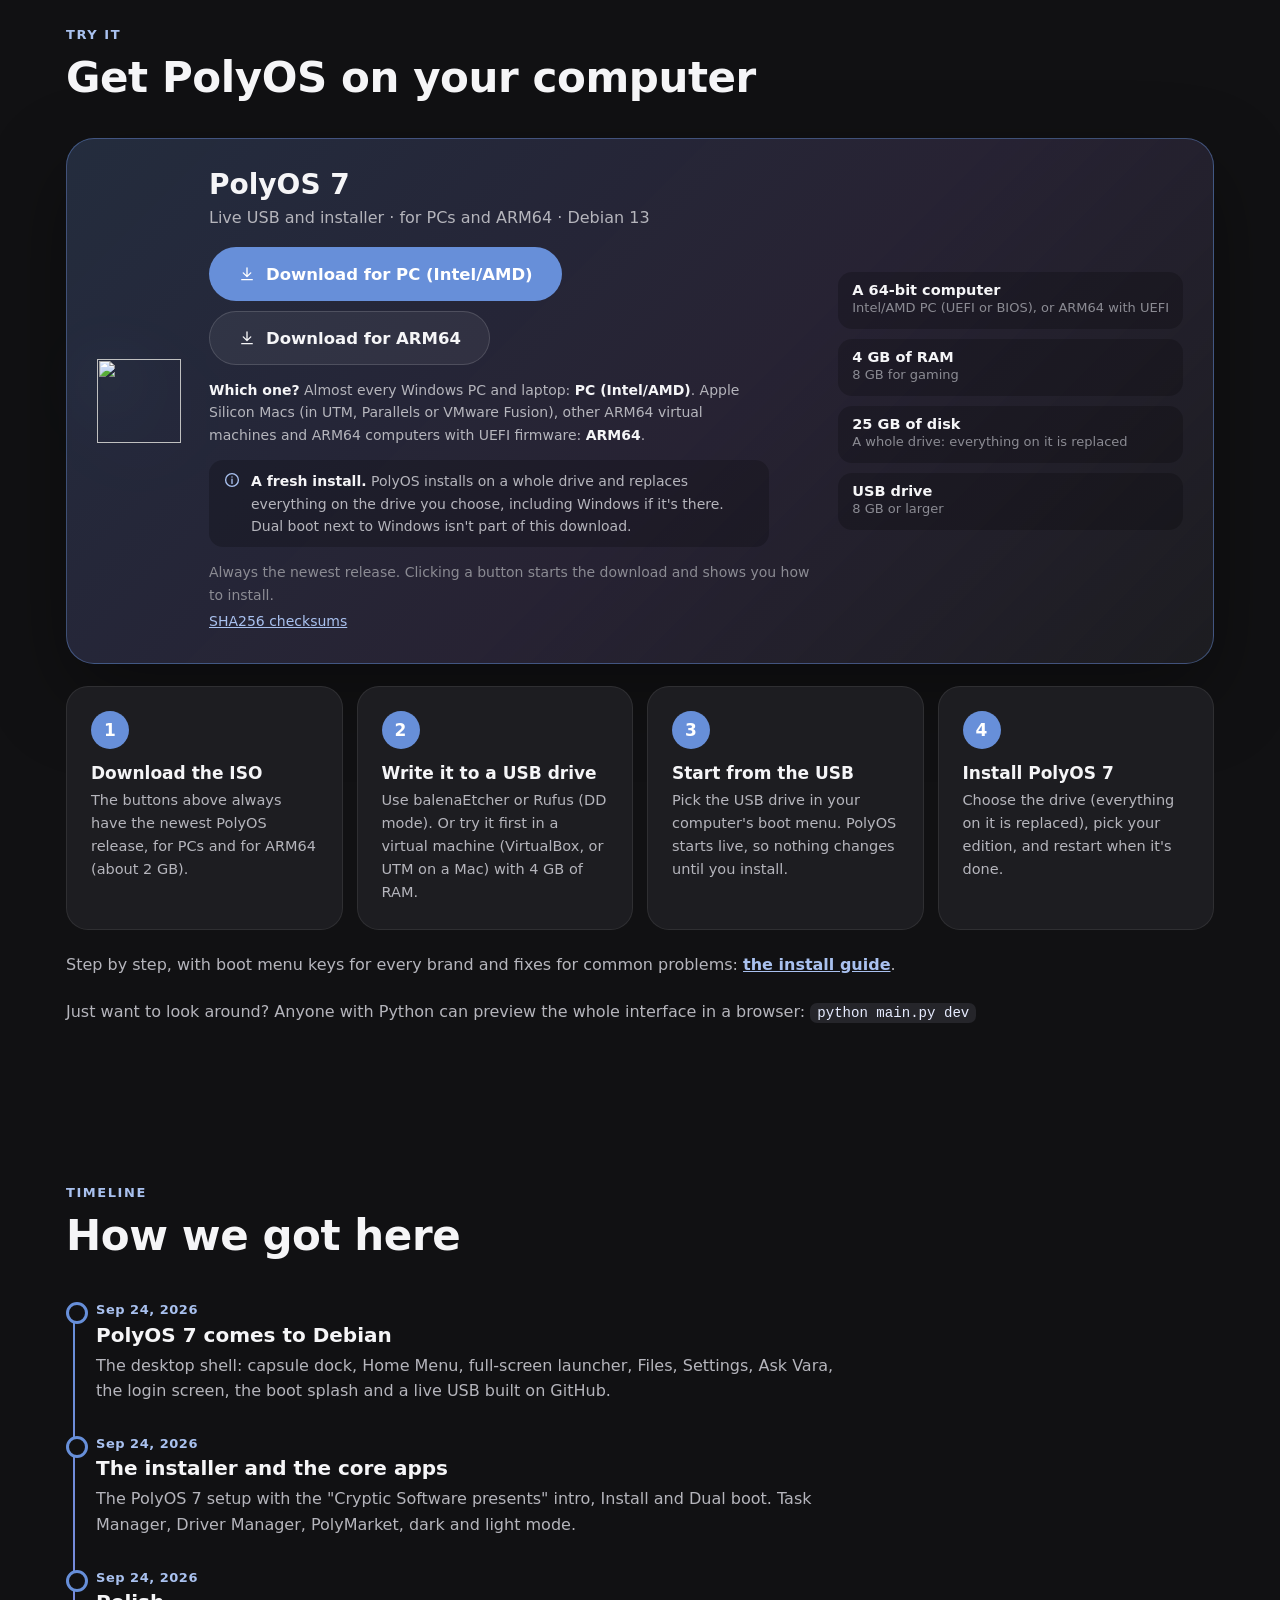
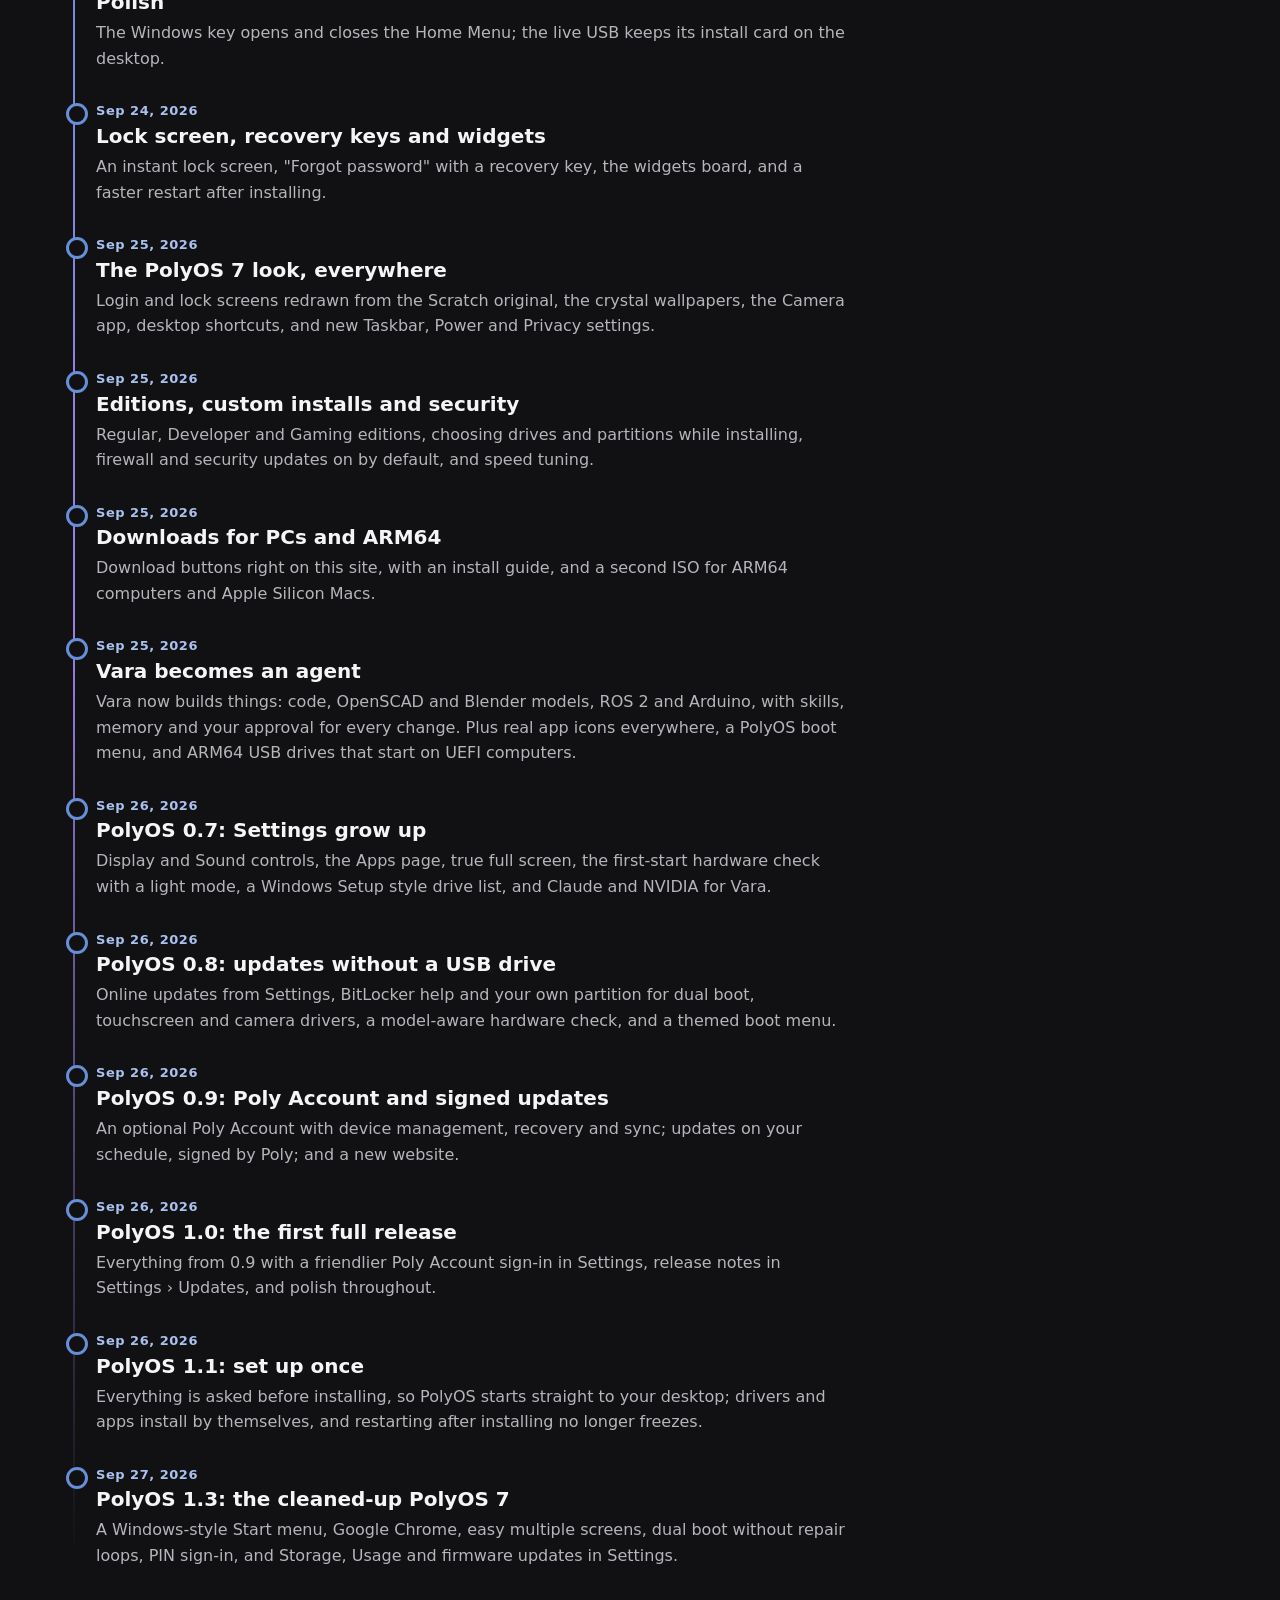
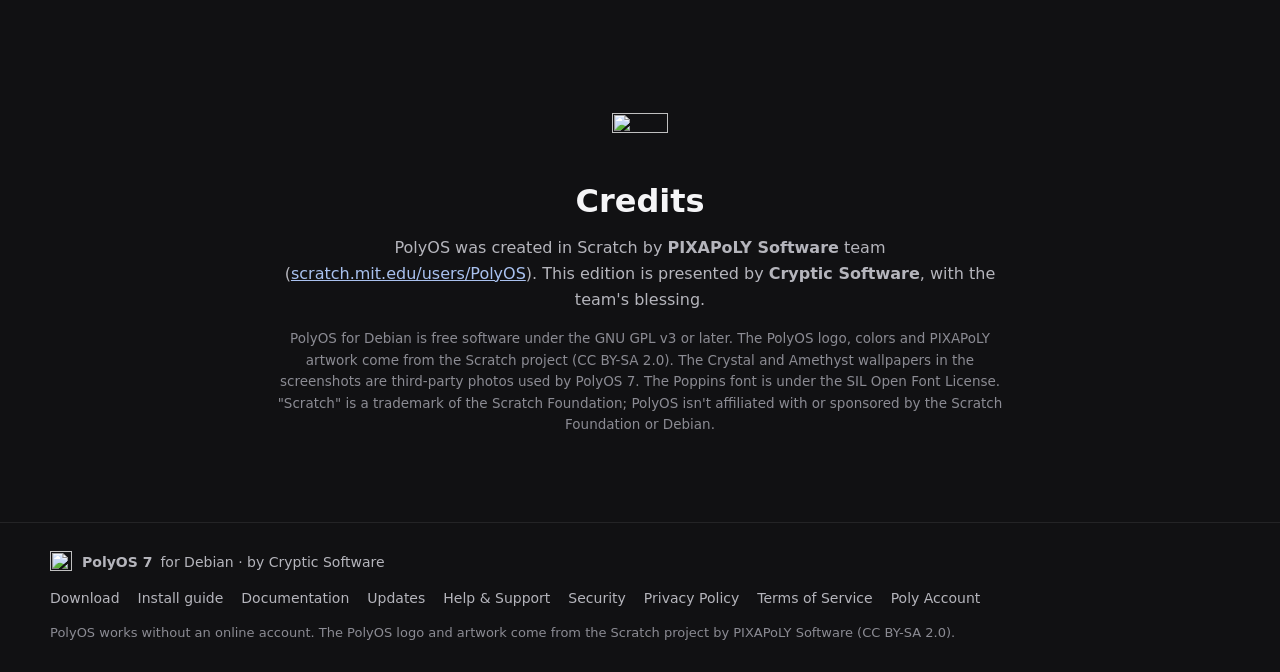
==== commit d86b11d8: "Two PC ISOs: fresh install (on the website) and dual boot (on the release) Dual boot is the tricky p" ====
--- a/docs/index.html
+++ b/docs/index.html
@@ -38,6 +38,7 @@
       <symbol id="i-bolt" viewBox="0 0 24 24"><path d="M13 3 5 13.5h6L10 21l8-10.5h-6z"/></symbol>
       <symbol id="i-github" viewBox="0 0 24 24"><path d="M9 19c-4.3 1.4-4.3-2.5-6-3m12 5v-3.5c0-1 .1-1.4-.5-2 2.8-.3 5.5-1.4 5.5-6a4.6 4.6 0 0 0-1.3-3.2 4.2 4.2 0 0 0-.1-3.2s-1.1-.3-3.5 1.3a12.3 12.3 0 0 0-6.2 0C6.5 2.8 5.4 3.1 5.4 3.1a4.2 4.2 0 0 0-.1 3.2A4.6 4.6 0 0 0 4 9.5c0 4.6 2.7 5.7 5.5 6-.6.6-.6 1.2-.5 2V21"/></symbol>
       <symbol id="i-download" viewBox="0 0 24 24"><path d="M12 4v11M7 10.5l5 5 5-5M5 19.5h14"/></symbol>
+      <symbol id="i-info" viewBox="0 0 24 24"><circle cx="12" cy="12" r="8.5"/><path d="M12 11v5.5M12 7.8v.2"/></symbol>
       <symbol id="i-arrow" viewBox="0 0 24 24"><path d="M5 12h14M13 6l6 6-6 6"/></symbol>
       <symbol id="i-close" viewBox="0 0 24 24"><path d="m6 6 12 12M18 6 6 18"/></symbol>
       <symbol id="i-left" viewBox="0 0 24 24"><path d="m15 5-7 7 7 7"/></symbol>
@@ -163,7 +164,7 @@
         <figure data-cat="settings" data-full="screenshots/settings-about.jpg"><img loading="lazy" src="screenshots/thumbs/settings-about.jpg" alt="" width="720" height="450"><figcaption><b>About PolyOS</b><span>Your computer, tools and credits.</span></figcaption></figure>
         <figure data-cat="installer" data-full="screenshots/boot-menu.jpg"><img loading="lazy" src="screenshots/thumbs/boot-menu.jpg" alt="" width="720" height="450"><figcaption><b>Starting from USB</b><span>The PolyOS boot menu on the USB drive, on PCs and ARM64 computers alike.</span></figcaption></figure>
         <figure data-cat="installer" data-full="screenshots/installer-welcome.jpg"><img loading="lazy" src="screenshots/thumbs/installer-welcome.jpg" alt="" width="720" height="450"><figcaption><b>Welcome to PolyOS 7</b><span>The pinwheel and the 7, as in the Scratch setup.</span></figcaption></figure>
-        <figure data-cat="installer" data-full="screenshots/installer-start.jpg"><img loading="lazy" src="screenshots/thumbs/installer-start.jpg" alt="" width="720" height="450"><figcaption><b>It's time to get started</b><span>Install, Dual boot next to Windows, or Custom.</span></figcaption></figure>
+        <figure data-cat="installer" data-full="screenshots/installer-start.jpg"><img loading="lazy" src="screenshots/thumbs/installer-start.jpg" alt="" width="720" height="450"><figcaption><b>It's time to get started</b><span>Install PolyOS 7 on a drive of its own, or try it first.</span></figcaption></figure>
         <figure data-cat="installer" data-full="screenshots/installer-edition.jpg"><img loading="lazy" src="screenshots/thumbs/installer-edition.jpg" alt="" width="720" height="450"><figcaption><b>Pick an edition</b><span>Regular, Developer or Gaming.</span></figcaption></figure>
         <figure data-cat="installer" data-full="screenshots/installer-account.jpg"><img loading="lazy" src="screenshots/thumbs/installer-account.jpg" alt="" width="720" height="450"><figcaption><b>Create your account</b><span>Name, password, computer name and time zone.</span></figcaption></figure>
         <figure data-cat="installer" data-full="screenshots/installer-appearance.jpg"><img loading="lazy" src="screenshots/thumbs/installer-appearance.jpg" alt="" width="720" height="450"><figcaption><b>Personalization</b><span>Dark or light, and your accent color.</span></figcaption></figure>
@@ -227,11 +228,10 @@
       <div>
         <p class="eyebrow">The installer</p>
         <h2>Your drives, your choice</h2>
-        <p>The PolyOS 7 setup puts PolyOS on your computer three ways:</p>
+        <p>The PolyOS 7 setup gives PolyOS a drive of its own:</p>
         <dl class="modes">
-          <dt>Install PolyOS 7</dt><dd>“Where do you want to install PolyOS?”, like Windows Setup: every drive, partition and unallocated space in one list. Delete a partition or make a new one, pick a spot big enough, and install there.</dd>
-          <dt>Dual boot</dt><dd>Keep Windows or Linux. PolyOS uses free space, or shrinks the other system to make room, and you pick one each time you start the computer.</dd>
-          <dt>Advanced setup</dt><dd>Decide what every drive and partition is for: PolyOS, your files, extra storage, or keep it untouched. A summary lists everything that will be erased before you confirm.</dd>
+          <dt>Install PolyOS 7</dt><dd>Choose the drive. Setup shows what's on it first (Windows, say), and after you confirm, PolyOS replaces everything on it with a clean install.</dd>
+          <dt>Try PolyOS first</dt><dd>Look around from the USB drive without changing anything, and install when you're ready.</dd>
         </dl>
       </div>
       <figure class="frame tilt"><img loading="lazy" src="screenshots/installer-drives.jpg" alt="Where do you want to install PolyOS? Drives and partitions with Delete and New" width="1440" height="900"></figure>
@@ -310,13 +310,15 @@
           <p class="dl-which"><b>Which one?</b> Almost every Windows PC and laptop: <b>PC (Intel/AMD)</b>.
             Apple Silicon Macs (in UTM, Parallels or VMware Fusion), other ARM64 virtual machines and ARM64
             computers with UEFI firmware: <b>ARM64</b>.</p>
+          <p class="dl-fresh"><svg class="ico"><use href="#i-info"/></svg><span><b>A fresh install.</b> PolyOS installs on a whole drive and replaces
+            everything on the drive you choose, including Windows if it's there. Dual boot next to Windows isn't part of this download.</span></p>
           <p class="dl-note" data-release-note>Always the newest release. Clicking a button starts the download and shows you how to install.</p>
           <p class="dl-links"><a href="download/checksums" data-release-sums>SHA256 checksums</a></p>
         </div>
         <ul class="dl-needs" aria-label="What you need">
           <li><b>A 64-bit computer</b><span>Intel/AMD PC (UEFI or BIOS), or ARM64 with UEFI</span></li>
           <li><b>4 GB of RAM</b><span>8 GB for gaming</span></li>
-          <li><b>25 GB of disk</b><span>A whole drive, or space next to Windows</span></li>
+          <li><b>25 GB of disk</b><span>A whole drive: everything on it is replaced</span></li>
           <li><b>USB drive</b><span>8 GB or larger</span></li>
         </ul>
       </div>
@@ -324,9 +326,9 @@
         <li><b>Download the ISO</b><span>The buttons above always have the newest PolyOS release, for PCs and for ARM64 (about 2 GB).</span></li>
         <li><b>Write it to a USB drive</b><span>Use balenaEtcher or Rufus (DD mode). Or try it first in a virtual machine (VirtualBox, or UTM on a Mac) with 4 GB of RAM.</span></li>
         <li><b>Start from the USB</b><span>Pick the USB drive in your computer's boot menu. PolyOS starts live, so nothing changes until you install.</span></li>
-        <li><b>Install PolyOS 7</b><span>Choose a drive or partition, or Dual boot next to Windows, pick your edition, and restart when it's done.</span></li>
+        <li><b>Install PolyOS 7</b><span>Choose the drive (everything on it is replaced), pick your edition, and restart when it's done.</span></li>
       </ol>
-      <p class="note">Step by step, with boot menu keys for every brand, BitLocker and fixes for common problems:
+      <p class="note">Step by step, with boot menu keys for every brand and fixes for common problems:
         <a href="install.html"><b>the install guide</b></a>.</p>
       <p class="note">Just want to look around? Anyone with Python can preview the whole interface in a browser:
         <code>python main.py dev</code></p>
@@ -416,7 +418,7 @@
         ARM64 computers start it the same way when their firmware is UEFI (on a Raspberry Pi 4, install the
         community UEFI firmware first).</li>
       <li><b>Try it, then install</b>PolyOS starts from the USB drive without changing anything. When you're ready, click
-        <i>Install PolyOS 7</i>: a whole disk, next to Windows (Dual boot), or Custom.</li>
+        <i>Install PolyOS 7</i> and choose the drive; everything on it is replaced.</li>
     </ol>
     <ol class="guide-steps" data-guide-panel="vm" hidden>
       <li data-vm="amd64"><b>PC: VirtualBox</b>Install <a href="https://www.virtualbox.org/wiki/Downloads" target="_blank" rel="noopener">VirtualBox</a>,
--- a/docs/assets/site.css
+++ b/docs/assets/site.css
@@ -0,0 +1,542 @@
+/* PolyOS 7 showcase site. Palette from the PolyOS shell (ui/css/polyos.css). */
+
+@font-face { font-family: "Poppins"; font-weight: 500; font-display: swap; src: url("fonts/Poppins-Medium.ttf") format("truetype"); }
+@font-face { font-family: "Poppins"; font-weight: 600; font-display: swap; src: url("fonts/Poppins-SemiBold.ttf") format("truetype"); }
+@font-face { font-family: "Poppins"; font-weight: 700; font-display: swap; src: url("fonts/Poppins-Bold.ttf") format("truetype"); }
+
+:root {
+  color-scheme: dark;
+  --bg: #111113;
+  --bg-2: #18181b;
+  --card: #1d1d21;
+  --card-2: #25252a;
+  --line: rgba(255, 255, 255, 0.08);
+  --line-2: rgba(255, 255, 255, 0.14);
+  --text: #f5f5f7;
+  --text-2: #b5b5bc;
+  --text-3: #8b8b93;
+  --accent: #678fd9;
+  --violet: #9b7fe0;
+  --pink: #d97fb8;
+  --accent-text: #a9c1ef;
+  --radius: 22px;
+  --display: "Poppins", "Segoe UI", system-ui, sans-serif;
+  --font: "Inter", "Segoe UI", system-ui, -apple-system, "Noto Sans", sans-serif;
+  --ease: cubic-bezier(0.2, 0.8, 0.2, 1);
+  --max: 1180px;
+}
+
+* { box-sizing: border-box; }
+html { scroll-behavior: smooth; scroll-padding-top: 80px; }
+body { margin: 0; background: var(--bg); color: var(--text); font: 16px/1.6 var(--font); -webkit-font-smoothing: antialiased; }
+img { max-width: 100%; height: auto; display: block; }
+[hidden] { display: none !important; }
+a { color: var(--accent-text); }
+h1, h2, h3 { font-family: var(--display); line-height: 1.15; margin: 0; }
+code { padding: 2px 7px; border-radius: 7px; background: var(--card-2); font: 0.88em ui-monospace, "Cascadia Code", Menlo, monospace; color: #e7ecff; }
+.ico { width: 1em; height: 1em; fill: none; stroke: currentColor; stroke-width: 1.8; stroke-linecap: round; stroke-linejoin: round; flex: none; }
+:focus-visible { outline: 2px solid var(--accent); outline-offset: 3px; }
+@media (prefers-reduced-motion: reduce) { html { scroll-behavior: auto; } *, *::before, *::after { animation: none !important; transition: none !important; } }
+
+/* ---- buttons, nav ------------------------------------------------------------------ */
+.btn {
+  display: inline-flex; align-items: center; gap: 10px; height: 48px; padding: 0 22px; border-radius: 999px;
+  border: 1px solid var(--line-2); background: rgba(255, 255, 255, 0.06); color: var(--text);
+  font: 600 15px var(--display); text-decoration: none; transition: background 0.15s, transform 0.1s;
+}
+.btn:hover { background: rgba(255, 255, 255, 0.12); }
+.btn:active { transform: scale(0.97); }
+.btn .ico { font-size: 18px; }
+.btn.primary { background: var(--accent); border-color: transparent; color: #fff; }
+.btn.primary:hover { background: #7a9de0; }
+.btn.small { height: 38px; padding: 0 16px; font-size: 14px; }
+
+.nav {
+  position: sticky; top: 0; z-index: 20; display: flex; align-items: center; gap: 24px;
+  padding: 12px max(16px, calc((100% - var(--max)) / 2)); background: rgba(17, 17, 19, 0.78);
+  backdrop-filter: blur(18px) saturate(1.4); border-bottom: 1px solid var(--line);
+}
+.brand { display: flex; align-items: center; gap: 10px; color: var(--text); text-decoration: none; font: 600 18px var(--display); }
+.brand b { color: var(--accent-text); }
+.nav nav { display: flex; gap: 4px; margin-left: auto; }
+.nav nav a { padding: 8px 12px; border-radius: 999px; color: var(--text-2); text-decoration: none; font: 500 14px var(--display); }
+.nav nav a:hover { color: var(--text); background: rgba(255, 255, 255, 0.07); }
+@media (max-width: 820px) { .nav nav { display: none; } .nav .btn { margin-left: auto; } }
+
+/* ---- hero ---------------------------------------------------------------------- */
+.hero {
+  position: relative; display: grid; grid-template-columns: minmax(0, 0.9fr) minmax(0, 1.1fr); align-items: center; gap: 48px;
+  max-width: var(--max); margin: 0 auto; padding: 72px 16px 56px; overflow: visible;
+}
+.hero-glow {
+  position: absolute; inset: -80px 0 auto; height: 620px; z-index: -1; pointer-events: none;
+  background:
+    radial-gradient(40% 50% at 70% 40%, rgba(155, 127, 224, 0.35), transparent 70%),
+    radial-gradient(35% 45% at 30% 60%, rgba(103, 143, 217, 0.28), transparent 70%),
+    radial-gradient(25% 35% at 85% 70%, rgba(217, 127, 184, 0.2), transparent 70%);
+  filter: blur(20px);
+}
+.eyebrow { margin: 0 0 12px; color: var(--accent-text); font: 600 13px var(--display); letter-spacing: 0.12em; text-transform: uppercase; }
+.hero h1 { font-size: clamp(40px, 5.6vw, 68px); font-weight: 700; letter-spacing: -0.02em; }
+.grad { background: linear-gradient(100deg, #a9c1ef, var(--violet) 55%, var(--pink)); -webkit-background-clip: text; background-clip: text; color: transparent; }
+.lead { margin: 22px 0 30px; max-width: 520px; color: var(--text-2); font-size: 18px; }
+.cta { display: flex; flex-wrap: wrap; gap: 12px; }
+.frame {
+  border-radius: 18px; overflow: hidden; border: 1px solid var(--line-2); background: #000;
+  box-shadow: 0 40px 100px rgba(0, 0, 0, 0.55), 0 0 0 1px rgba(0, 0, 0, 0.4), 0 0 80px rgba(103, 143, 217, 0.18);
+}
+.hero-shot { margin: 0; animation: rise 0.9s var(--ease) both; }
+.hero-shot .frame { transform: perspective(1600px) rotateY(-8deg) rotateX(3deg); transition: transform 0.6s var(--ease); }
+.hero-shot .frame:hover { transform: none; }
+@keyframes rise { from { opacity: 0; transform: translateY(30px); } to { opacity: 1; transform: none; } }
+@media (max-width: 900px) {
+  .hero { grid-template-columns: 1fr; padding-top: 48px; }
+  .hero-shot .frame { transform: none; }
+}
+
+.stats {
+  display: grid; grid-template-columns: repeat(5, 1fr); gap: 1px; max-width: var(--max); margin: 0 auto 24px;
+  border-radius: var(--radius); overflow: hidden; background: var(--line); border: 1px solid var(--line);
+}
+.stats div { display: flex; flex-direction: column; gap: 2px; padding: 22px 20px; background: var(--bg-2); }
+.stats b { font: 700 32px var(--display); background: linear-gradient(100deg, #cbd9f7, var(--violet)); -webkit-background-clip: text; background-clip: text; color: transparent; }
+.stats span { color: var(--text-3); font-size: 14px; }
+@media (max-width: 820px) { .stats { grid-template-columns: repeat(2, 1fr); margin: 0 16px 24px; } }
+
+/* ---- sections -------------------------------------------------------------------- */
+.section { max-width: var(--max); margin: 0 auto; padding: 72px 16px; }
+.section-head { max-width: 720px; margin-bottom: 36px; }
+.section-head h2, .split h2 { font-size: clamp(30px, 3.6vw, 42px); font-weight: 700; letter-spacing: -0.01em; }
+.section-head p:not(.eyebrow), .split p:not(.eyebrow) { color: var(--text-2); font-size: 17px; }
+
+.features { display: grid; grid-template-columns: repeat(auto-fill, minmax(260px, 1fr)); gap: 14px; }
+.feature {
+  padding: 24px; border-radius: var(--radius); background: var(--card); border: 1px solid var(--line);
+  transition: transform 0.2s var(--ease), border-color 0.2s, background 0.2s;
+}
+.feature:hover { transform: translateY(-3px); border-color: rgba(103, 143, 217, 0.4); background: var(--card-2); }
+.feature > .ico {
+  width: 44px; height: 44px; padding: 10px; margin-bottom: 16px; border-radius: 14px;
+  background: linear-gradient(135deg, rgba(103, 143, 217, 0.28), rgba(155, 127, 224, 0.28)); color: #cfdcf8;
+}
+.feature h3 { font-size: 18px; font-weight: 600; margin-bottom: 8px; }
+.feature p { margin: 0; color: var(--text-2); font-size: 14.5px; }
+.features.compact .feature { padding: 20px; }
+
+/* ---- gallery --------------------------------------------------------------------- */
+.filters { display: flex; flex-wrap: wrap; gap: 8px; margin-bottom: 22px; }
+.filters button {
+  height: 38px; padding: 0 18px; border: 1px solid var(--line-2); border-radius: 999px; background: transparent;
+  color: var(--text-2); font: 600 14px var(--display); cursor: pointer;
+}
+.filters button:hover { color: var(--text); background: rgba(255, 255, 255, 0.06); }
+.filters button[aria-selected="true"] { background: var(--accent); border-color: transparent; color: #fff; }
+.gallery { display: grid; grid-template-columns: repeat(auto-fill, minmax(320px, 1fr)); gap: 18px; }
+.gallery figure { margin: 0; cursor: zoom-in; animation: rise 0.4s var(--ease) both; }
+.gallery figure[hidden] { display: none; }
+.gallery img {
+  width: 100%; aspect-ratio: 16 / 10; object-fit: cover; border-radius: 16px; border: 1px solid var(--line-2);
+  transition: transform 0.25s var(--ease), box-shadow 0.25s;
+}
+.gallery figure:hover img { transform: translateY(-4px); box-shadow: 0 24px 50px rgba(0, 0, 0, 0.5); }
+.gallery figcaption { display: flex; flex-direction: column; padding: 12px 4px 0; }
+.gallery figcaption b { font: 600 15.5px var(--display); }
+.gallery figcaption span { color: var(--text-3); font-size: 14px; }
+@media (max-width: 520px) { .gallery { grid-template-columns: 1fr; } }
+
+.lightbox {
+  position: fixed; inset: 0; z-index: 50; display: grid; grid-template-columns: auto 1fr auto; align-items: center; gap: 12px;
+  padding: 24px; background: rgba(5, 5, 8, 0.92); backdrop-filter: blur(10px); animation: fade 0.2s;
+}
+.lightbox[hidden] { display: none; }
+@keyframes fade { from { opacity: 0; } }
+.lightbox figure { margin: 0; display: flex; flex-direction: column; align-items: center; gap: 14px; min-width: 0; }
+.lightbox img { max-height: calc(100vh - 130px); width: auto; border-radius: 14px; border: 1px solid var(--line-2); }
+.lightbox figcaption { text-align: center; color: var(--text-2); }
+.lightbox figcaption b { display: block; color: var(--text); font: 600 18px var(--display); }
+.lightbox button {
+  display: grid; place-items: center; width: 48px; height: 48px; border: 0; border-radius: 50%;
+  background: rgba(255, 255, 255, 0.1); color: #fff; font-size: 22px; cursor: pointer;
+}
+.lightbox button:hover { background: rgba(255, 255, 255, 0.2); }
+.lb-close { position: absolute; top: 18px; right: 18px; }
+@media (max-width: 700px) { .lightbox { grid-template-columns: 1fr; } .lb-prev, .lb-next { display: none !important; } }
+
+/* ---- editions -------------------------------------------------------------------- */
+.editions { display: grid; grid-template-columns: repeat(3, 1fr); gap: 16px; }
+.edition { position: relative; padding: 28px; border-radius: 26px; background: var(--card); border: 1px solid var(--line); }
+.edition.featured { background: linear-gradient(160deg, rgba(103, 143, 217, 0.22), rgba(155, 127, 224, 0.14) 60%, var(--card)); border-color: rgba(103, 143, 217, 0.45); }
+.badge { display: grid; place-items: center; width: 54px; height: 54px; margin-bottom: 18px; border-radius: 17px; background: var(--accent); color: #fff; font-size: 26px; }
+.edition h3 { font-size: 24px; font-weight: 700; margin-bottom: 8px; }
+.edition p { margin: 0 0 16px; color: var(--text-2); }
+.edition ul { margin: 0; padding: 0; list-style: none; display: grid; gap: 8px; }
+.edition li { position: relative; padding-left: 24px; font-size: 14.5px; }
+.edition li::before { content: ""; position: absolute; left: 2px; top: 8px; width: 10px; height: 10px; border-radius: 50%; background: linear-gradient(135deg, var(--accent), var(--violet)); }
+@media (max-width: 900px) { .editions { grid-template-columns: 1fr; } }
+
+/* ---- split sections -------------------------------------------------------------- */
+.split { display: grid; grid-template-columns: minmax(0, 0.85fr) minmax(0, 1.15fr); gap: 48px; align-items: center; }
+.split.reverse > :first-child { order: 2; }
+.split figure { margin: 0; }
+.tilt { transform: perspective(1600px) rotateY(6deg); }
+.modes { margin: 24px 0 0; display: grid; gap: 14px; }
+.modes dt { font: 600 17px var(--display); }
+.modes dt .ico { margin-right: 6px; font-size: 19px; vertical-align: -3px; color: var(--accent-text); }
+.modes dd { margin: 2px 0 0; color: var(--text-2); }
+.stack { display: grid; gap: 10px; }
+.layer { display: flex; flex-direction: column; padding: 18px 22px; border-radius: 18px; background: var(--card); border: 1px solid var(--line); }
+.layer b { font: 600 17px var(--display); }
+.layer span { color: var(--text-2); font-size: 14.5px; }
+.layer.accent { background: linear-gradient(120deg, rgba(103, 143, 217, 0.35), rgba(155, 127, 224, 0.3)); border-color: rgba(103, 143, 217, 0.5); }
+.layer.base { background: var(--bg-2); }
+@media (max-width: 900px) {
+  .split { grid-template-columns: 1fr; }
+  .split.reverse > :first-child { order: 0; }
+  .tilt { transform: none; }
+}
+
+/* ---- install, timeline, credits ---------------------------------------------------- */
+.steps { counter-reset: step; margin: 0; padding: 0; list-style: none; display: grid; grid-template-columns: repeat(auto-fit, minmax(240px, 1fr)); gap: 14px; }
+.steps li { counter-increment: step; display: flex; flex-direction: column; gap: 6px; padding: 24px; border-radius: var(--radius); background: var(--card); border: 1px solid var(--line); }
+.steps li::before {
+  content: counter(step); display: grid; place-items: center; width: 38px; height: 38px; margin-bottom: 8px; border-radius: 50%;
+  background: var(--accent); color: #fff; font: 700 17px var(--display);
+}
+.steps b { font: 600 17px var(--display); }
+.steps span { color: var(--text-2); font-size: 14.5px; }
+.note { margin-top: 22px; color: var(--text-2); }
+
+.timeline { position: relative; margin: 0; padding: 0 0 0 30px; list-style: none; display: grid; gap: 26px; max-width: 780px; }
+.timeline::before { content: ""; position: absolute; left: 7px; top: 8px; bottom: 8px; width: 2px; background: linear-gradient(var(--accent), var(--violet), transparent); }
+.timeline li { position: relative; }
+.timeline li::before { content: ""; position: absolute; left: -30px; top: 6px; width: 16px; height: 16px; border-radius: 50%; background: var(--bg); border: 3px solid var(--accent); }
+.timeline time { color: var(--accent-text); font: 600 13px var(--display); letter-spacing: 0.04em; }
+.timeline h3 { margin: 2px 0 6px; font-size: 20px; }
+.timeline p { margin: 0; color: var(--text-2); }
+
+.credits { text-align: center; max-width: 760px; }
+.credits img { margin: 0 auto 14px; }
+.credits h2 { font-size: 32px; margin-bottom: 14px; }
+.credits p { color: var(--text-2); }
+.credits .small { font-size: 13.5px; color: var(--text-3); }
+
+.footer {
+  display: flex; flex-wrap: wrap; align-items: center; gap: 22px; padding: 28px max(16px, calc((100% - var(--max)) / 2));
+  border-top: 1px solid var(--line); color: var(--text-3); font-size: 14px;
+}
+.footer span { display: flex; align-items: center; gap: 8px; margin-right: auto; color: var(--text-2); font-family: var(--display); }
+.footer a { color: var(--text-2); text-decoration: none; }
+.footer a:hover { color: var(--text); }
+
+/* ---- download --------------------------------------------------------------------- */
+.download {
+  display: grid; grid-template-columns: auto 1fr auto; gap: 28px; align-items: center; margin-bottom: 22px; padding: 30px;
+  border-radius: 28px; border: 1px solid rgba(103, 143, 217, 0.45);
+  background: linear-gradient(135deg, rgba(103, 143, 217, 0.22), rgba(155, 127, 224, 0.16) 55%, var(--card));
+  box-shadow: 0 30px 80px rgba(0, 0, 0, 0.35);
+}
+.dl-logo { width: 84px; height: 84px; filter: drop-shadow(0 10px 30px rgba(103, 143, 217, 0.45)); }
+.dl-main h3 { font-size: 28px; font-weight: 700; }
+.dl-version { color: var(--accent-text); font-weight: 600; font-size: 0.8em; }
+.dl-meta { margin: 4px 0 16px; color: var(--text-2); }
+.dl-buttons { display: flex; flex-wrap: wrap; gap: 10px; }
+.btn.big { height: 54px; padding: 0 28px; font-size: 16.5px; }
+.dl-note { margin: 14px 0 0; color: var(--text-3); font-size: 14px; }
+.dl-links { margin: 4px 0 0; font-size: 14px; }
+.dl-needs { margin: 0; padding: 0; list-style: none; display: grid; gap: 10px; min-width: 250px; }
+.dl-needs li { display: flex; flex-direction: column; padding: 10px 14px; border-radius: 14px; background: rgba(0, 0, 0, 0.22); }
+.dl-needs b { font: 600 14.5px var(--display); }
+.dl-needs span { color: var(--text-3); font-size: 13px; }
+@media (max-width: 900px) {
+  .download { grid-template-columns: 1fr; padding: 24px; }
+  .dl-logo { width: 64px; height: 64px; }
+}
+.dl-which { margin: 14px 0 0; max-width: 560px; color: var(--text-2); font-size: 14px; }
+.dl-which b { color: var(--text); font-weight: 600; }
+.dl-fresh { display: flex; gap: 10px; align-items: flex-start; margin: 14px 0 0; max-width: 560px; padding: 10px 14px;
+  border-radius: 14px; background: rgba(0, 0, 0, 0.22); color: var(--text-2); font-size: 14px; }
+.dl-fresh .ico { flex: none; width: 18px; height: 18px; margin-top: 1px; color: var(--accent-text); }
+.dl-fresh b { color: var(--text); font-weight: 600; }
+.btn small { font: 500 13px var(--font); opacity: 0.8; }
+
+/* ---- install guide (after a download starts) ------------------------------------------------ */
+.guide {
+  width: min(640px, calc(100% - 32px)); max-height: calc(100vh - 48px); padding: 28px; border: 1px solid var(--line-2);
+  border-radius: 26px; background: var(--bg-2); color: var(--text); box-shadow: 0 40px 120px rgba(0, 0, 0, 0.6);
+}
+.guide::backdrop { background: rgba(5, 5, 8, 0.72); backdrop-filter: blur(6px); }
+.guide[open] { animation: rise 0.3s var(--ease); }
+.guide-close {
+  position: absolute; top: 16px; right: 16px; display: grid; place-items: center; width: 38px; height: 38px;
+  border: 0; border-radius: 50%; background: rgba(255, 255, 255, 0.08); color: var(--text); font-size: 18px; cursor: pointer;
+}
+.guide-close:hover { background: rgba(255, 255, 255, 0.16); }
+.guide-head { display: flex; align-items: center; gap: 16px; padding-right: 40px; }
+.guide-head h2 { font-size: 24px; }
+.guide-head p { margin: 2px 0 0; color: var(--accent-text); font: 600 14px var(--display); }
+.guide-lead { margin: 18px 0 14px; color: var(--text-2); }
+.guide-tabs { display: flex; flex-wrap: wrap; gap: 8px; margin-bottom: 16px; }
+.guide-tabs button {
+  height: 38px; padding: 0 16px; border: 1px solid var(--line-2); border-radius: 999px; background: transparent;
+  color: var(--text-2); font: 600 14px var(--display); cursor: pointer;
+}
+.guide-tabs button[aria-selected="true"] { background: var(--accent); border-color: transparent; color: #fff; }
+.guide-steps { counter-reset: g; margin: 0; padding: 0; list-style: none; display: grid; gap: 10px; }
+.guide-steps li { counter-increment: g; position: relative; padding: 14px 16px 14px 56px; border-radius: 16px; background: var(--card); color: var(--text-2); font-size: 14.5px; }
+.guide-steps li[hidden] { display: none; }
+.guide-steps li::before {
+  content: counter(g); position: absolute; left: 14px; top: 14px; display: grid; place-items: center; width: 28px; height: 28px;
+  border-radius: 50%; background: var(--accent); color: #fff; font: 700 14px var(--display);
+}
+.guide-steps b { display: block; margin-bottom: 2px; color: var(--text); font: 600 15.5px var(--display); }
+kbd { padding: 1px 6px; border-radius: 6px; border: 1px solid var(--line-2); background: var(--card-2); font: 12.5px ui-monospace, monospace; color: var(--text); }
+.guide-foot { margin: 16px 0 0; color: var(--text-3); font-size: 13.5px; }
+
+/* ---- install guide (install.html) ------------------------------------------------------- */
+.guide-main { max-width: 900px; margin: 0 auto; padding: 32px 24px 64px; }
+.guide-hero { padding: 40px 0 28px; }
+.guide-hero h1 { font-size: clamp(34px, 5vw, 52px); font-weight: 700; margin-bottom: 14px; }
+.guide-hero > p { color: var(--text-2); font-size: 17px; max-width: 680px; }
+.guide-toc { display: flex; flex-wrap: wrap; gap: 8px; margin: 22px 0 0; padding: 0; list-style: none; counter-reset: toc; }
+.guide-toc li { counter-increment: toc; }
+.guide-toc a { display: inline-flex; gap: 8px; padding: 8px 14px; border-radius: 999px; background: var(--card); border: 1px solid var(--line);
+  color: var(--text); text-decoration: none; font-size: 14px; }
+.guide-toc a::before { content: counter(toc); color: var(--accent-text); font-weight: 700; }
+.guide-toc a:hover { border-color: var(--line-2); background: var(--card-2); }
+.guide-step { display: grid; grid-template-columns: 48px 1fr; gap: 18px; padding: 34px 0; border-top: 1px solid var(--line); }
+.guide-num { display: grid; place-items: center; width: 44px; height: 44px; border-radius: 14px; font: 700 20px var(--display);
+  background: linear-gradient(135deg, var(--accent), var(--violet)); color: #fff; }
+.guide-step h2 { font-size: clamp(24px, 3vw, 30px); font-weight: 700; margin: 6px 0 14px; }
+.guide-step p, .guide-step li, .guide-step dd { color: var(--text-2); }
+.guide-step b { color: var(--text); }
+.guide-list { padding-left: 20px; display: grid; gap: 10px; }
+.callout { margin: 18px 0; padding: 18px 22px; border-radius: 18px; background: var(--card); border: 1px solid var(--line); }
+.callout h3 { display: flex; align-items: center; gap: 10px; font-size: 17px; font-weight: 600; margin-bottom: 8px; }
+.callout h3 .ico { color: var(--accent-text); font-size: 20px; }
+.callout.warn { border-color: rgba(224, 161, 58, 0.45); background: color-mix(in srgb, #e0a13a 8%, var(--card)); }
+.callout.warn h3 .ico { color: #f0b85a; }
+.callout ol, .callout ul { padding-left: 20px; display: grid; gap: 6px; margin: 10px 0 0; }
+.callout p { margin: 0; }
+.guide-table { width: 100%; border-collapse: collapse; margin: 16px 0; font-size: 14.5px; border-radius: 16px; overflow: hidden; }
+.guide-table th, .guide-table td { text-align: left; padding: 11px 14px; border-bottom: 1px solid var(--line); vertical-align: top; }
+.guide-table th { background: var(--card-2); font: 600 13px var(--display); color: var(--text); }
+.guide-table td { background: var(--card); color: var(--text-2); }
+.guide-table td:first-child { color: var(--text); font-weight: 600; }
+kbd { display: inline-block; min-width: 1.6em; padding: 1px 7px; border-radius: 6px; border: 1px solid var(--line-2); border-bottom-width: 2px;
+  background: var(--card-2); color: var(--text); font: 600 12.5px var(--font); text-align: center; }
+.guide-choices { display: grid; grid-template-columns: repeat(auto-fit, minmax(220px, 1fr)); gap: 12px; margin: 16px 0; }
+.guide-choices article { padding: 18px 20px; border-radius: 18px; background: var(--card); border: 1px solid var(--line); }
+.guide-choices h3 { font-size: 17px; font-weight: 600; margin-bottom: 6px; }
+.guide-choices p { margin: 0; font-size: 14.5px; }
+.guide-faq dt { font: 600 16px var(--display); color: var(--text); margin-top: 18px; }
+.guide-faq dd { margin: 6px 0 0; }
+@media (max-width: 640px) {
+  .guide-main { padding: 16px 16px 48px; }
+  .guide-step { grid-template-columns: 1fr; gap: 10px; }
+  .guide-table { display: block; overflow-x: auto; }
+}
+
+/* ---- what's new (index.html) ------------------------------------------------------------ */
+.news { display: grid; grid-template-columns: repeat(auto-fill, minmax(280px, 1fr)); gap: 14px; }
+.news article { padding: 22px; border-radius: var(--radius); background: var(--card); border: 1px solid var(--line); }
+.news h3 { font-size: 17px; font-weight: 600; margin-bottom: 6px; }
+.news p { margin: 0; color: var(--text-2); font-size: 14.5px; }
+.news-head { display: flex; flex-wrap: wrap; align-items: baseline; gap: 12px; margin-bottom: 18px; }
+.news-tag { padding: 4px 12px; border-radius: 999px; background: color-mix(in srgb, var(--accent) 22%, transparent); color: var(--accent-text); font: 600 13px var(--display); }
+
+/* ---- shared footer ------------------------------------------------------------------------ */
+.site-foot { display: grid; gap: 14px; }
+.site-foot .foot-brand { display: flex; align-items: center; gap: 10px; color: var(--text-2); font-family: var(--display); }
+.site-foot nav { display: flex; flex-wrap: wrap; gap: 8px 18px; }
+.foot-note { margin: 0; color: var(--text-3); font-size: 13px; }
+.muted { color: var(--text-3); }
+.page-main { min-height: 60vh; }
+.page-title { font-size: clamp(34px, 5vw, 52px); font-weight: 700; margin-bottom: 12px; }
+
+/* ---- documents (docs, security, privacy, terms, support, updates) ------------------------------ */
+.doc { max-width: 820px; margin: 0 auto; padding: 56px 24px 72px; }
+.doc h1 { font-size: clamp(34px, 5vw, 50px); font-weight: 700; margin-bottom: 14px; }
+.doc-intro { color: var(--text-2); font-size: 18px; margin: 0 0 8px; }
+.doc-updated { color: var(--text-3); font-size: 14px; margin: 0 0 22px; }
+.doc-toc ol { display: flex; flex-wrap: wrap; gap: 8px; margin: 18px 0 8px; padding: 0; list-style: none; }
+.doc-toc a { display: inline-block; padding: 7px 14px; border-radius: 999px; background: var(--card); border: 1px solid var(--line); color: var(--text-2); text-decoration: none; font-size: 14px; }
+.doc-toc a:hover { color: var(--text); border-color: var(--line-2); }
+.doc section { padding: 26px 0 6px; border-top: 1px solid var(--line); margin-top: 26px; }
+.doc h2 { font-size: 24px; font-weight: 700; margin-bottom: 12px; }
+.doc p, .doc li { color: var(--text-2); }
+.doc b { color: var(--text); }
+.doc ul { padding-left: 20px; display: grid; gap: 8px; }
+.faq { border-radius: 16px; background: var(--card); border: 1px solid var(--line); padding: 14px 18px; margin: 10px 0; }
+.faq summary { cursor: pointer; font: 600 16px var(--display); }
+.faq p { margin: 10px 0 2px; }
+.support-form { max-width: 560px; }
+textarea.af-input { height: auto; padding: 12px 14px; resize: vertical; font: inherit; }
+.release-list { display: grid; gap: 16px; margin-top: 28px; }
+.release { padding: 22px 24px; border-radius: var(--radius); background: var(--card); border: 1px solid var(--line); }
+.release-head { display: flex; flex-wrap: wrap; align-items: center; gap: 10px 14px; margin-bottom: 10px; }
+.release-head h2 { font-size: 22px; margin: 0; }
+.release-head time { margin-left: auto; font-size: 14px; }
+.release-notes p, .release-notes li { margin: 6px 0; color: var(--text-2); font-size: 15px; }
+.release-notes li { margin-left: 18px; }
+.news-tag.beta { background: color-mix(in srgb, #e0a13a 22%, transparent); color: #f0c47a; }
+.notfound { text-align: center; display: grid; justify-items: center; gap: 10px; padding: 120px 24px; }
+.notfound h1 { font-size: 40px; }
+
+/* ---- forms --------------------------------------------------------------------------------- */
+.af-form { display: grid; gap: 14px; }
+.af-field { display: grid; gap: 6px; }
+.af-field > span { font: 600 14px var(--display); color: var(--text); }
+.af-field small { color: var(--text-3); font-size: 13px; }
+.af-input { width: 100%; height: 46px; padding: 0 14px; border-radius: 12px; border: 1px solid var(--line-2); background: var(--bg-2);
+  color: var(--text); font: 15px var(--font); }
+.af-input:focus { outline: 2px solid var(--accent); outline-offset: 1px; border-color: transparent; }
+select.af-input { appearance: auto; }
+.af-check { display: flex; align-items: flex-start; gap: 10px; color: var(--text-2); font-size: 14.5px; }
+.af-check input { width: 18px; height: 18px; margin-top: 2px; accent-color: var(--accent); flex: none; }
+.af-error { margin: 0; padding: 10px 14px; border-radius: 12px; background: rgba(217, 83, 79, 0.14); color: #ffb4b0; font-size: 14px; }
+.af-ok { margin: 0; padding: 10px 14px; border-radius: 12px; background: rgba(129, 216, 98, 0.12); color: #b9f0a4; font-size: 14px; }
+.btn.wide { width: 100%; justify-content: center; }
+.btn.danger { border-color: rgba(217, 83, 79, 0.5); color: #ffb4b0; }
+.btn.danger:hover { background: rgba(217, 83, 79, 0.16); }
+.btn:disabled { opacity: 0.45; cursor: not-allowed; }
+.btn-row { display: flex; gap: 10px; align-items: center; }
+.btn-row.wrap { flex-wrap: wrap; }
+
+/* ---- Poly Account ------------------------------------------------------------------------------ */
+.acct-wrap { min-height: calc(100vh - 160px); padding: 28px max(16px, calc((100% - var(--max)) / 2)) 56px; }
+.acct-loading { color: var(--text-3); padding: 60px 0; text-align: center; }
+/* Signed out: one box in the middle of the page, like most sign-in pages. */
+.acct-wrap:has(.auth-card) { display: grid; place-items: center; padding-top: 40px; padding-bottom: 64px;
+  background: radial-gradient(600px 380px at 50% 30%, color-mix(in srgb, var(--accent) 16%, transparent), transparent 70%); }
+.acct-wrap:has(.auth-card) > .acct-app { width: 100%; }
+.auth-card { width: 100%; max-width: 420px; margin: 0 auto; padding: 36px 32px 30px; border-radius: 24px; background: var(--card);
+  border: 1px solid var(--line-2); box-shadow: 0 24px 70px rgba(0, 0, 0, 0.45); display: grid; gap: 18px; }
+.auth-head { display: grid; justify-items: center; gap: 8px; text-align: center; margin-bottom: 4px; }
+.auth-logo { display: grid; place-items: center; width: 56px; height: 56px; margin-bottom: 6px; border-radius: 16px;
+  background: linear-gradient(135deg, var(--accent), var(--violet)); box-shadow: 0 8px 24px color-mix(in srgb, var(--accent) 35%, transparent); }
+.auth-logo img { width: 30px; height: 30px; }
+.auth-card h1 { font-size: 26px; font-weight: 700; line-height: 1.2; }
+.auth-sub { margin: 0; color: var(--text-2); font-size: 15px; }
+.auth-links { margin: 0; color: var(--text-3); font-size: 14px; text-align: center; }
+.auth-foot { margin: 2px 0 0; color: var(--text-2); font-size: 14.5px; text-align: center; }
+.auth-foot a, .af-aside { color: var(--accent-text); font-weight: 600; text-decoration: none; }
+.auth-foot a:hover, .af-aside:hover { text-decoration: underline; }
+.auth-note { margin: 0; padding-top: 14px; border-top: 1px solid var(--line); color: var(--text-3); font-size: 13px; text-align: center; }
+.auth-or { display: flex; align-items: center; gap: 12px; color: var(--text-3); font-size: 13px; }
+.auth-or::before, .auth-or::after { content: ""; flex: 1; height: 1px; background: var(--line-2); }
+.auth-card .btn.wide { height: 46px; }
+.af-label-row { display: flex; align-items: baseline; justify-content: space-between; gap: 12px; }
+.af-label-row > span { font: 600 14px var(--display); color: var(--text); }
+.af-aside { font: 500 13.5px var(--font); }
+.af-pass { position: relative; display: block; }
+.af-pass .af-input { padding-right: 46px; }
+.af-eye { position: absolute; top: 50%; right: 6px; transform: translateY(-50%); display: grid; place-items: center; width: 34px; height: 34px;
+  border: 0; border-radius: 9px; background: none; color: var(--text-3); cursor: pointer; font-size: 18px; }
+.af-eye:hover { background: var(--card-2); color: var(--text); }
+.af-eye.on { color: var(--accent-text); }
+.af-input::placeholder { color: var(--text-3); opacity: 0.8; }
+.af-input.mono { font-family: ui-monospace, "Cascadia Code", Menlo, monospace; letter-spacing: 0.04em; }
+.af-two { display: grid; grid-template-columns: 1fr 1fr; gap: 12px; }
+.af-checks { display: grid; gap: 10px; padding: 2px 0; }
+.af-pair { display: grid; gap: 6px; }
+.af-hint { color: var(--text-3); font-size: 13px; }
+.recovery-key { padding: 18px; border-radius: 16px; background: var(--bg-2); border: 1px dashed var(--line-2); text-align: center;
+  font: 600 20px ui-monospace, "Cascadia Code", Menlo, monospace; letter-spacing: 0.06em; color: #e7ecff; word-break: break-all; }
+.recovery-key.masked { color: var(--text-3); }
+.acct { display: grid; grid-template-columns: 250px 1fr; gap: 28px; align-items: start; }
+.acct-side { position: sticky; top: 84px; display: grid; gap: 16px; padding: 16px; border-radius: 24px; background: var(--card); border: 1px solid var(--line); }
+.acct-me { display: flex; align-items: center; gap: 12px; padding: 4px 6px 12px; border-bottom: 1px solid var(--line); }
+.acct-me div { display: grid; min-width: 0; }
+.acct-me b { font-family: var(--display); }
+.acct-me small { color: var(--text-3); overflow: hidden; text-overflow: ellipsis; white-space: nowrap; }
+.acct-avatar { display: grid; place-items: center; width: 40px; height: 40px; flex: none; border-radius: 50%;
+  background: linear-gradient(135deg, var(--accent), var(--violet)); font: 700 17px var(--display); }
+.acct-nav, .acct-foot { display: grid; gap: 2px; }
+.acct-nav a, .acct-foot a, .acct-foot button { display: flex; align-items: center; gap: 12px; padding: 10px 12px; border-radius: 12px; border: 0;
+  background: none; color: var(--text-2); text-decoration: none; font: 500 15px var(--display); text-align: left; cursor: pointer; }
+.acct-nav a:hover, .acct-foot a:hover, .acct-foot button:hover { background: var(--card-2); color: var(--text); }
+.acct-nav a[aria-current="page"] { background: color-mix(in srgb, var(--accent) 22%, transparent); color: var(--text); }
+.acct-nav .ico, .acct-foot .ico { font-size: 19px; }
+.acct-foot { padding-top: 12px; border-top: 1px solid var(--line); }
+.acct-main { display: grid; gap: 18px; min-width: 0; }
+.acct-head { display: flex; flex-wrap: wrap; align-items: flex-end; justify-content: space-between; gap: 16px; margin-bottom: 4px; }
+.acct-head h1 { font-size: clamp(28px, 3.4vw, 38px); font-weight: 700; }
+.acct-head p { margin: 6px 0 0; color: var(--text-2); }
+.acct-card { padding: 22px 24px; border-radius: 22px; background: var(--card); border: 1px solid var(--line); display: grid; gap: 12px; }
+.acct-card h2 { font-size: 18px; font-weight: 600; }
+.acct-card p { margin: 0; color: var(--text-2); }
+.acct-card details summary { cursor: pointer; font: 600 15px var(--display); color: var(--accent-text); }
+.acct-card details[open] summary { margin-bottom: 12px; }
+.acct-cols { display: grid; grid-template-columns: 1fr 1fr; gap: 18px; }
+.acct-banner { display: flex; flex-wrap: wrap; align-items: center; justify-content: space-between; gap: 12px; padding: 16px 20px; border-radius: 18px;
+  background: color-mix(in srgb, var(--accent) 16%, var(--card)); border: 1px solid color-mix(in srgb, var(--accent) 45%, transparent); }
+.acct-banner.soft { background: var(--card); border-color: var(--line-2); }
+.acct-banner span { color: var(--text-2); }
+.kv { display: flex; justify-content: space-between; gap: 16px; padding: 8px 0; border-bottom: 1px solid var(--line); font-size: 15px; }
+.kv:last-of-type { border-bottom: 0; }
+.kv span { color: var(--text-3); }
+.kv b { font-weight: 500; text-align: right; overflow-wrap: anywhere; }
+.checks { list-style: none; margin: 0; padding: 0; display: grid; gap: 8px; }
+.checks li { display: flex; align-items: center; gap: 10px; color: var(--text-2); }
+.checks li.ok .ico { color: #81d862; }
+.checks li.todo .ico { color: #e0a13a; }
+.dev-grid { display: grid; grid-template-columns: repeat(auto-fill, minmax(260px, 1fr)); gap: 14px; }
+.dev-card { padding: 20px; border-radius: 22px; background: var(--card); border: 1px solid var(--line); display: grid; gap: 12px; }
+.dev-top { display: flex; align-items: center; gap: 12px; }
+.dev-top > .ico { font-size: 28px; color: var(--accent-text); }
+.dev-top div { display: grid; flex: 1; min-width: 0; }
+.dev-top b { font-family: var(--display); overflow: hidden; text-overflow: ellipsis; white-space: nowrap; }
+.dev-top small { color: var(--text-3); }
+.dot { font-size: 13px; color: var(--text-3); white-space: nowrap; }
+.dot::before { content: "○ "; }
+.dot.on { color: #9fe38a; }
+.dot.on::before { content: "● "; }
+.dev-meta { margin: 0; color: var(--text-3); font-size: 14px; }
+.history, .sessions { list-style: none; margin: 0; padding: 0; display: grid; gap: 4px; }
+.history li { padding: 8px 0; border-bottom: 1px solid var(--line); color: var(--text-3); font-size: 14.5px; }
+.history li b { color: var(--text); font-weight: 500; }
+.sessions li { display: flex; align-items: center; justify-content: space-between; gap: 12px; padding: 10px 0; border-bottom: 1px solid var(--line); }
+.sessions li div { display: grid; }
+.sessions small { color: var(--text-3); }
+.toggle-row, .radio-row { display: flex; align-items: center; justify-content: space-between; gap: 16px; padding: 10px 0; border-bottom: 1px solid var(--line); cursor: pointer; }
+.radio-row { justify-content: flex-start; }
+.toggle-row div, .radio-row div { display: grid; }
+.toggle-row small, .radio-row small { color: var(--text-3); font-size: 13.5px; }
+.toggle-row input[type="checkbox"] { appearance: none; width: 44px; height: 26px; flex: none; border-radius: 999px; background: var(--card-2);
+  border: 1px solid var(--line-2); position: relative; cursor: pointer; transition: background 0.15s; }
+.toggle-row input[type="checkbox"]::after { content: ""; position: absolute; top: 3px; left: 3px; width: 18px; height: 18px; border-radius: 50%; background: #d9d9de; transition: transform 0.15s; }
+.toggle-row input[type="checkbox"]:checked { background: var(--accent); border-color: transparent; }
+.toggle-row input[type="checkbox"]:checked::after { transform: translateX(18px); background: #fff; }
+.toggle-row input:disabled { opacity: 0.55; cursor: not-allowed; }
+.radio-row input { width: 18px; height: 18px; accent-color: var(--accent); flex: none; }
+.radio-list { display: grid; }
+.acct-table { width: 100%; border-collapse: collapse; font-size: 14.5px; }
+.acct-table th, .acct-table td { text-align: left; padding: 10px 8px; border-bottom: 1px solid var(--line); }
+.acct-table th { color: var(--text-3); font: 600 13px var(--display); }
+.notes pre { white-space: pre-wrap; font: 14px/1.6 var(--font); color: var(--text-2); margin: 0; }
+.code-input { font: 600 28px ui-monospace, Menlo, monospace; letter-spacing: 0.2em; text-align: center; height: 60px; max-width: 260px; }
+.danger-zone summary { color: #ffb4b0 !important; }
+@media (max-width: 900px) {
+  .acct { grid-template-columns: 1fr; }
+  .acct-side { position: static; }
+  .acct-nav { grid-template-columns: repeat(auto-fill, minmax(140px, 1fr)); }
+  .acct-cols { grid-template-columns: 1fr; }
+}
+@media (max-width: 520px) {
+  .acct-wrap:has(.auth-card) { padding-top: 20px; place-items: start center; }
+  .auth-card { padding: 28px 20px 24px; border-radius: 20px; }
+  .af-two { grid-template-columns: 1fr; }
+  .acct-card { padding: 18px; }
+  .acct-table th:nth-child(3), .acct-table td:nth-child(3) { display: none; }
+}
+.acct-card { align-content: start; }
+.acct-card > .btn, .acct-card > a.btn, .acct-card form > .btn, .acct-banner .btn, .af-form > button.btn:not(.wide) { justify-self: start; width: auto; }
+@media (max-width: 900px) {
+  .acct-side { gap: 10px; padding: 12px; }
+  .acct-me { padding-bottom: 8px; }
+  .acct-nav { display: flex; overflow-x: auto; gap: 4px; scrollbar-width: none; grid-template-columns: none; }
+  .acct-nav a { flex: none; padding: 8px 12px; }
+  .acct-foot { display: flex; flex-wrap: wrap; gap: 4px; padding-top: 8px; }
+  .acct-foot a, .acct-foot button { padding: 6px 10px; font-size: 13.5px; }
+  .acct-foot .ico { display: none; }
+}
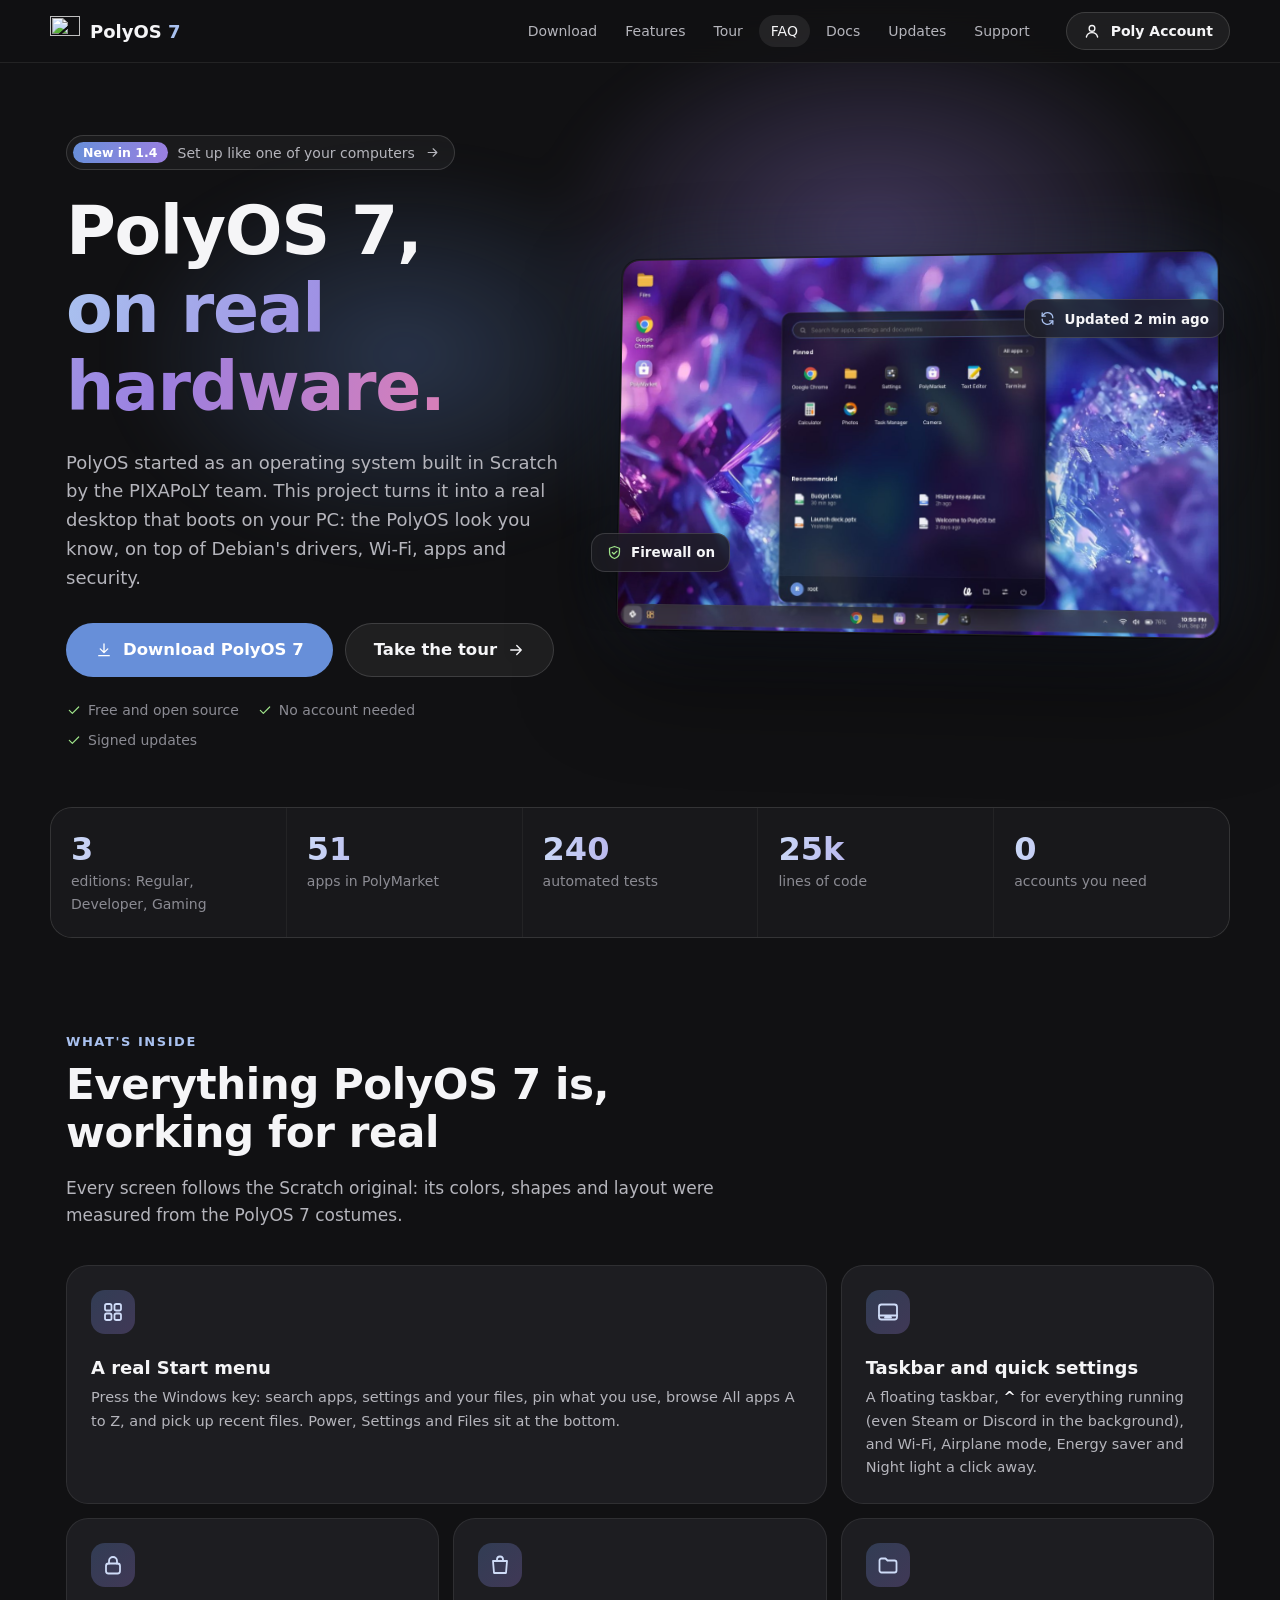
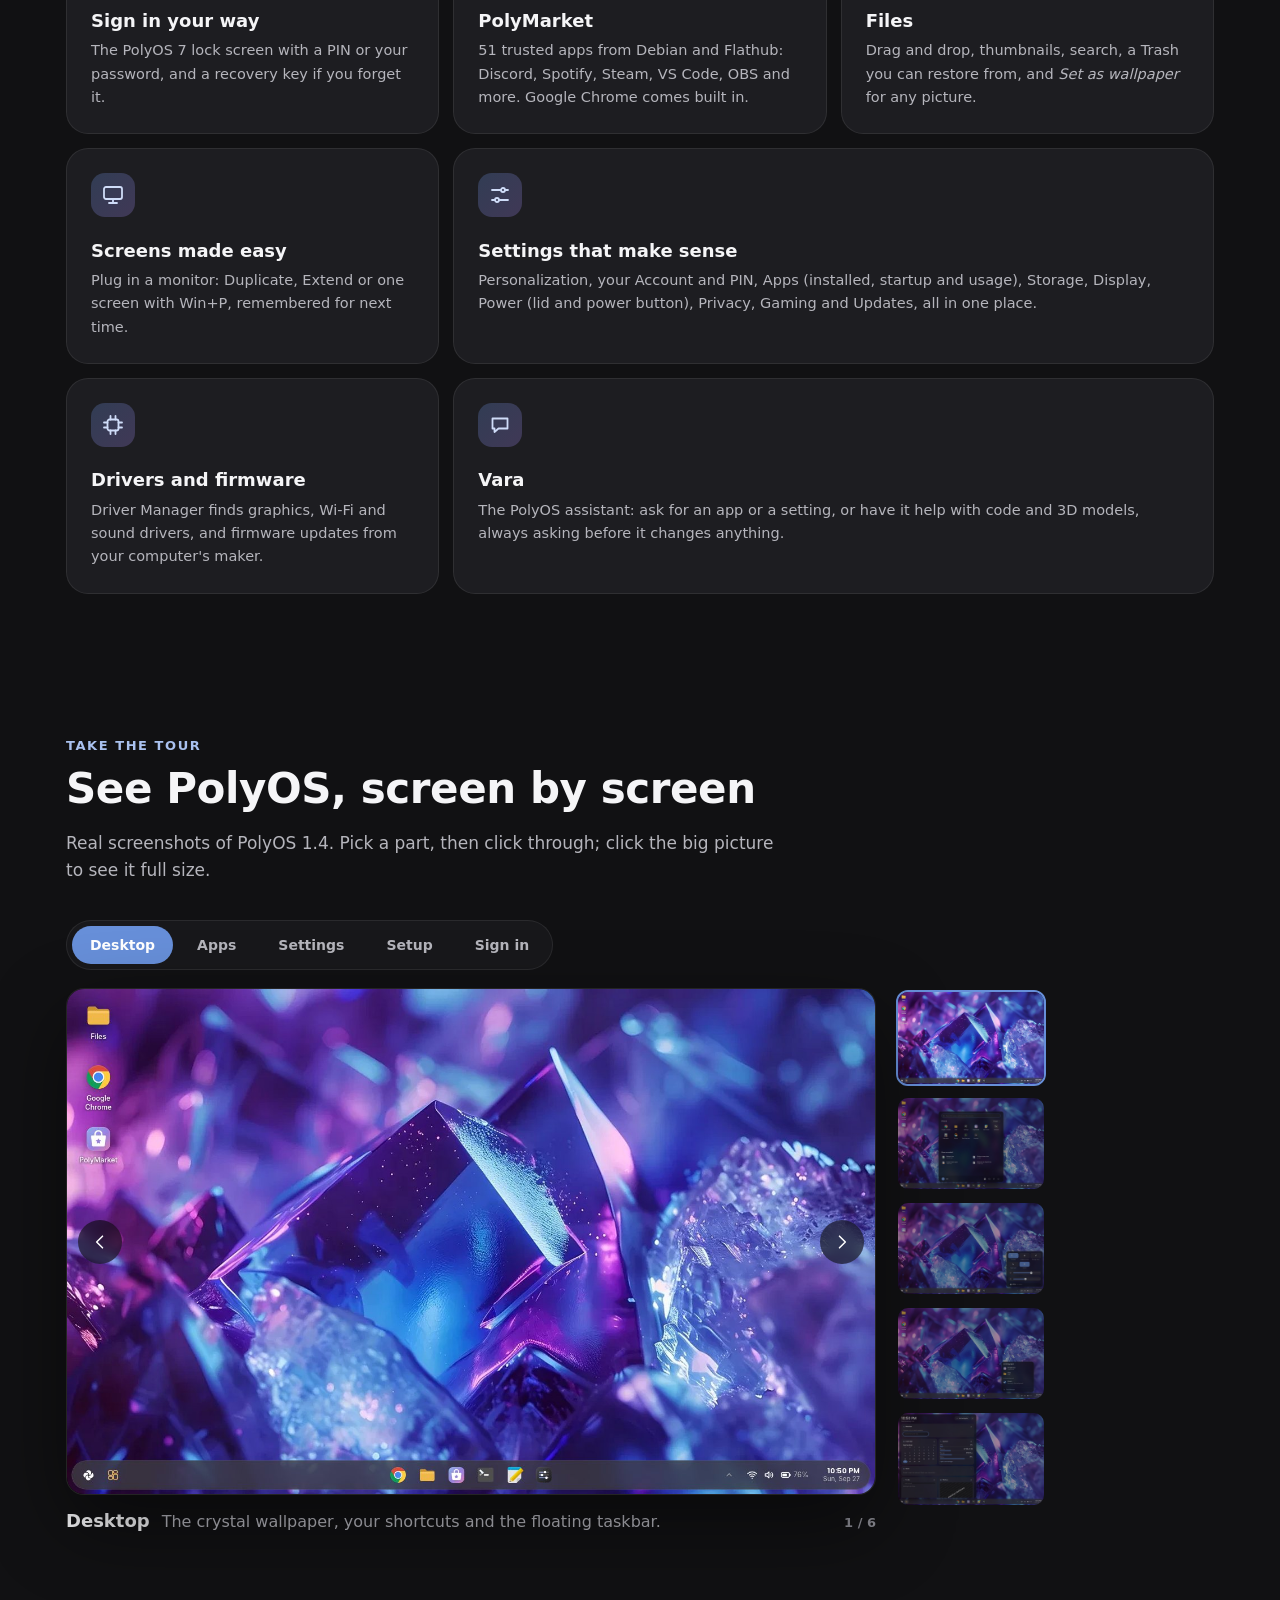
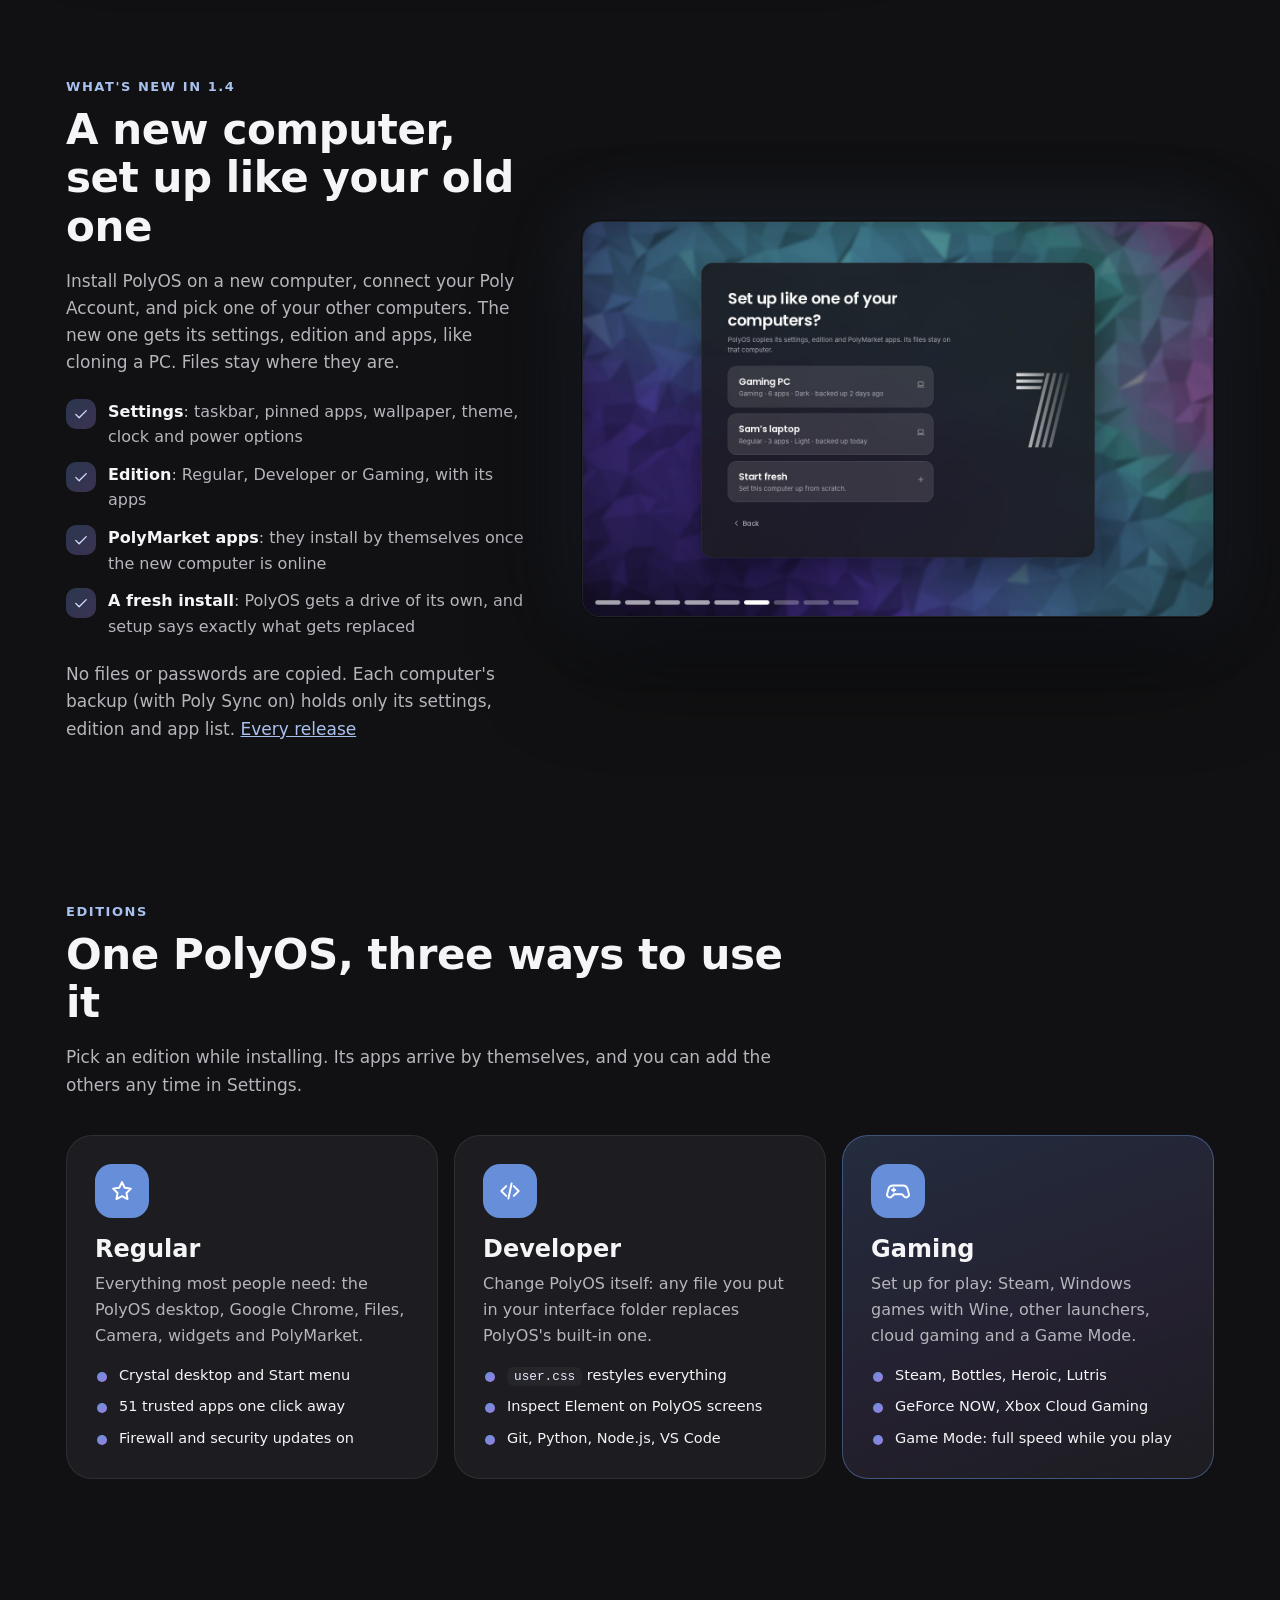
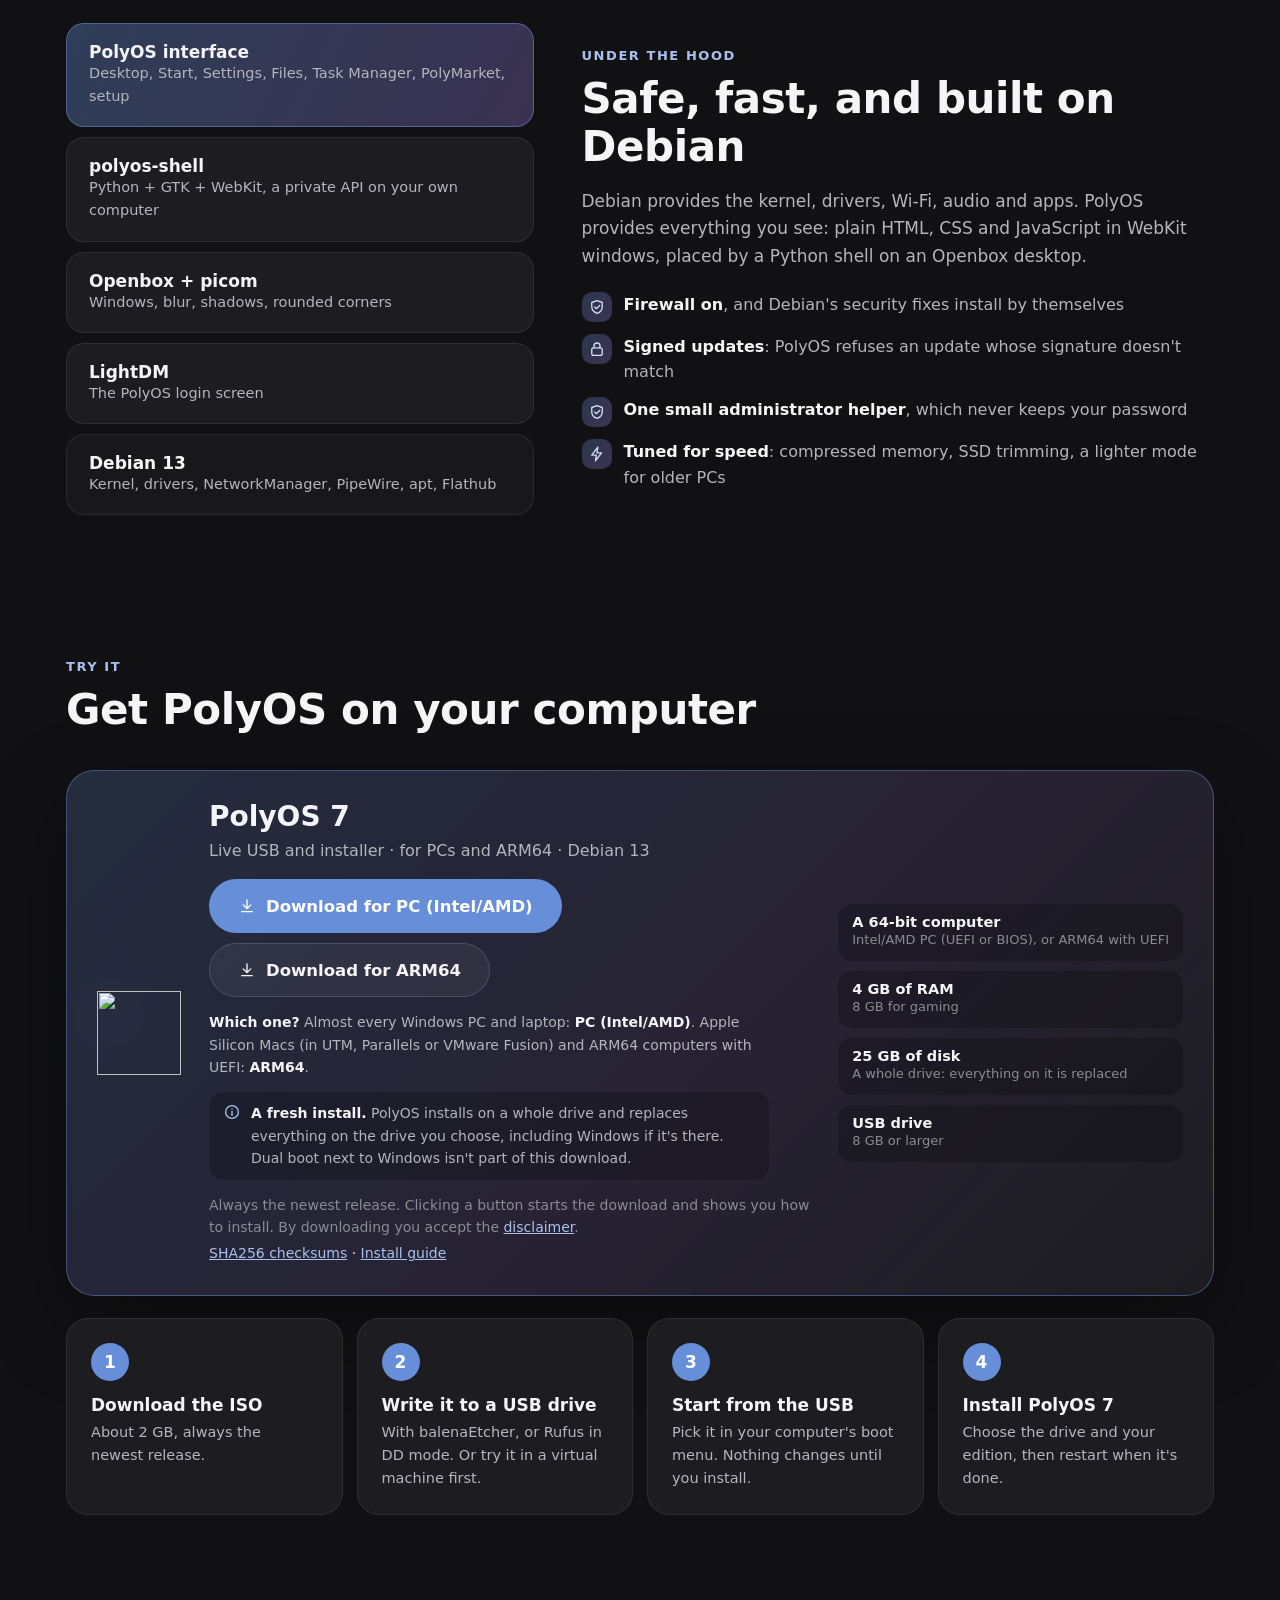
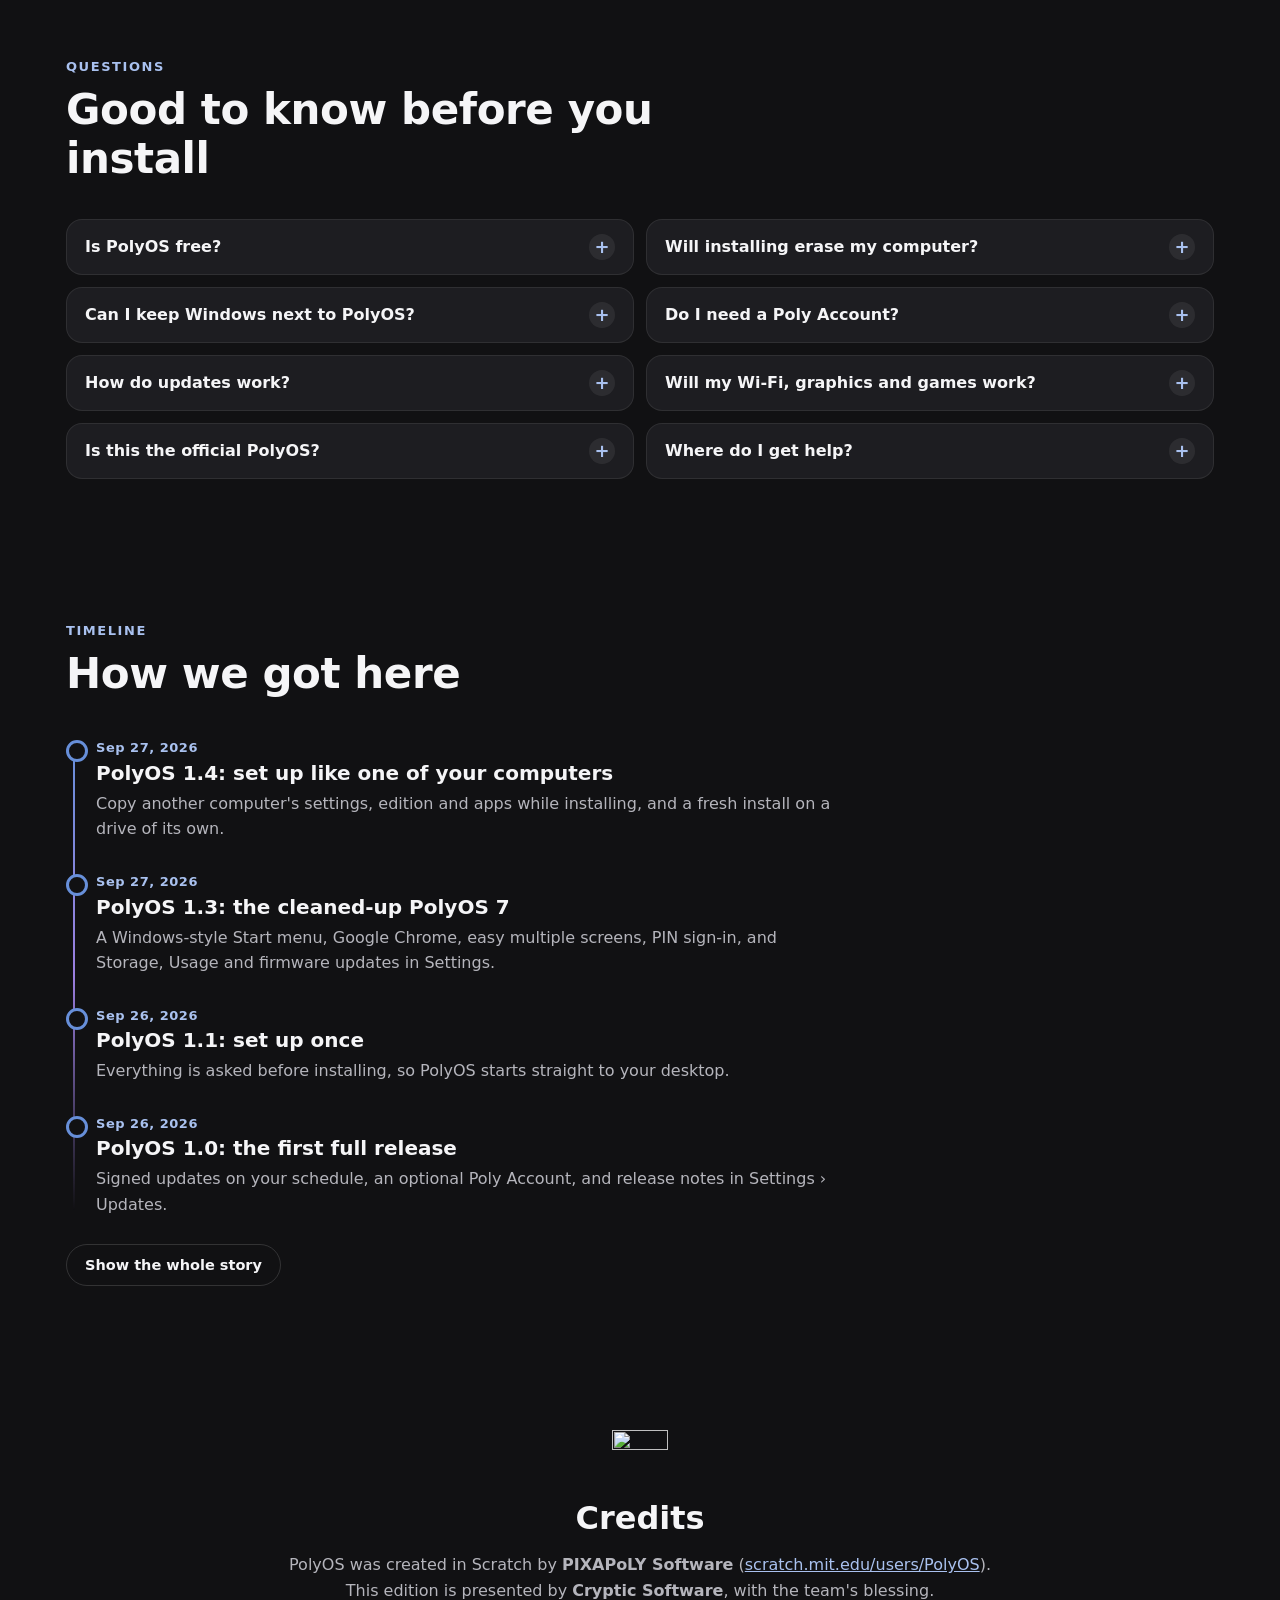
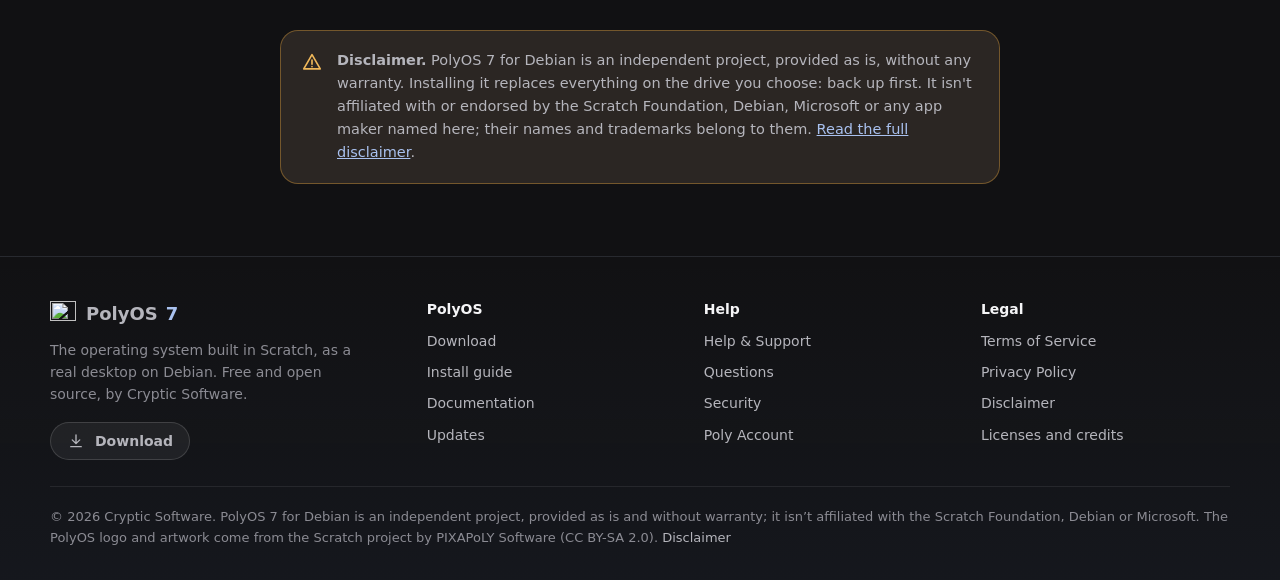
==== commit ae0952f3: "Website: a disclaimer, an interactive tour and a refreshed home page - Disclaimer page (/disclaimer)" ====
--- a/docs/index.html
+++ b/docs/index.html
@@ -7,28 +7,24 @@
   <meta name="description" content="PolyOS 7, the operating system built in Scratch by PIXAPoLY Software, brought to real life on Debian by Cryptic Software.">
   <meta property="og:title" content="PolyOS 7 for Debian">
   <meta property="og:description" content="The Scratch operating system, now a real desktop you can install on your PC.">
-  <meta property="og:image" content="screenshots/desktop.jpg">
+  <meta property="og:image" content="screenshots/start-menu.jpg">
   <meta name="theme-color" content="#151515">
   <link rel="icon" href="assets/logo.svg" type="image/svg+xml">
   <link rel="stylesheet" href="assets/site.css">
   <script src="assets/site.js" defer></script>
 </head>
-<body>
+<body class="home">
   <svg width="0" height="0" style="position:absolute" aria-hidden="true">
     <defs>
       <symbol id="i-user" viewBox="0 0 24 24"><circle cx="12" cy="8.5" r="3.8"/><path d="M4.5 20c.9-3.8 3.9-5.8 7.5-5.8s6.6 2 7.5 5.8"/></symbol>
-      <symbol id="i-cube" viewBox="0 0 24 24"><path d="M12 3.5 19.5 7.7v8.6L12 20.5l-7.5-4.2V7.7z"/><path d="M4.5 7.7 12 12l7.5-4.3M12 12v8.5"/></symbol>
-      <symbol id="i-robot" viewBox="0 0 24 24"><rect x="5" y="8" width="14" height="11" rx="3"/><path d="M12 8V4.5M9.5 19v1.5M14.5 19v1.5M3 12.5v3M21 12.5v3"/><circle cx="12" cy="4" r="1"/><circle cx="9.5" cy="13" r="1.1" fill="currentColor"/><circle cx="14.5" cy="13" r="1.1" fill="currentColor"/></symbol>
       <symbol id="i-lock" viewBox="0 0 24 24"><rect x="5" y="10.5" width="14" height="10" rx="2.5"/><path d="M8 10.5V8a4 4 0 0 1 8 0v2.5"/></symbol>
       <symbol id="i-desktop" viewBox="0 0 24 24"><rect x="3" y="4.5" width="18" height="15" rx="2.5"/><path d="M3 15.5h18M9 17.5h6"/></symbol>
       <symbol id="i-grid" viewBox="0 0 24 24"><rect x="4" y="4" width="6.5" height="6.5" rx="1.8"/><rect x="13.5" y="4" width="6.5" height="6.5" rx="1.8"/><rect x="4" y="13.5" width="6.5" height="6.5" rx="1.8"/><rect x="13.5" y="13.5" width="6.5" height="6.5" rx="1.8"/></symbol>
       <symbol id="i-sparkle" viewBox="0 0 24 24"><path d="M12 3.5 13.8 10.2 20.5 12l-6.7 1.8L12 20.5l-1.8-6.7L3.5 12l6.7-1.8z"/></symbol>
       <symbol id="i-folder" viewBox="0 0 24 24"><path d="M3.5 7.5A2 2 0 0 1 5.5 5.5h4l2 2h7a2 2 0 0 1 2 2v8a2 2 0 0 1-2 2h-13a2 2 0 0 1-2-2z"/></symbol>
-      <symbol id="i-activity" viewBox="0 0 24 24"><path d="M3 12h4l2.5-6 5 12 2.5-6H21"/></symbol>
       <symbol id="i-chip" viewBox="0 0 24 24"><rect x="6.5" y="6.5" width="11" height="11" rx="2"/><path d="M9.5 3v3.5M14.5 3v3.5M9.5 17.5V21M14.5 17.5V21M3 9.5h3.5M3 14.5h3.5M17.5 9.5H21M17.5 14.5H21"/></symbol>
       <symbol id="i-bag" viewBox="0 0 24 24"><path d="M5 8h14l-1 12H6z"/><path d="M9 8V6.5a3 3 0 0 1 6 0V8"/></symbol>
       <symbol id="i-settings" viewBox="0 0 24 24"><path d="M4 7h9M17 7h3M4 17h3M11 17h9"/><circle cx="15" cy="7" r="2"/><circle cx="9" cy="17" r="2"/></symbol>
-      <symbol id="i-camera" viewBox="0 0 24 24"><path d="M8.5 6.5 10 4.5h4l1.5 2H19a2 2 0 0 1 2 2V17a2 2 0 0 1-2 2H5a2 2 0 0 1-2-2V8.5a2 2 0 0 1 2-2z"/><circle cx="12" cy="12.5" r="3.6"/></symbol>
       <symbol id="i-chat" viewBox="0 0 24 24"><path d="M4.5 5.5h15v10h-9l-4 3.5v-3.5h-2z"/></symbol>
       <symbol id="i-disk" viewBox="0 0 24 24"><rect x="3.5" y="5" width="17" height="14" rx="2.5"/><circle cx="16.5" cy="15" r="1" fill="currentColor"/><path d="M7 15h5"/></symbol>
       <symbol id="i-star" viewBox="0 0 24 24"><path d="m12 3.8 2.5 5.2 5.7.8-4.1 4 1 5.6L12 16.8 6.9 19.4l1-5.6-4.1-4 5.7-.8z"/></symbol>
@@ -36,27 +32,35 @@
       <symbol id="i-gamepad" viewBox="0 0 24 24"><path d="M7.5 7h9a4.5 4.5 0 0 1 4.3 3.2l1.2 4.3a2.6 2.6 0 0 1-4.5 2.4L15.6 15H8.4l-1.9 1.9A2.6 2.6 0 0 1 2 14.5l1.2-4.3A4.5 4.5 0 0 1 7.5 7z"/><path d="M8 9.5v3M6.5 11h3"/></symbol>
       <symbol id="i-shield" viewBox="0 0 24 24"><path d="M12 3.5 19 6v5.5c0 4.3-2.9 7.6-7 9-4.1-1.4-7-4.7-7-9V6z"/><path d="m9 12 2.2 2.2L15.5 10"/></symbol>
       <symbol id="i-bolt" viewBox="0 0 24 24"><path d="M13 3 5 13.5h6L10 21l8-10.5h-6z"/></symbol>
-      <symbol id="i-github" viewBox="0 0 24 24"><path d="M9 19c-4.3 1.4-4.3-2.5-6-3m12 5v-3.5c0-1 .1-1.4-.5-2 2.8-.3 5.5-1.4 5.5-6a4.6 4.6 0 0 0-1.3-3.2 4.2 4.2 0 0 0-.1-3.2s-1.1-.3-3.5 1.3a12.3 12.3 0 0 0-6.2 0C6.5 2.8 5.4 3.1 5.4 3.1a4.2 4.2 0 0 0-.1 3.2A4.6 4.6 0 0 0 4 9.5c0 4.6 2.7 5.7 5.5 6-.6.6-.6 1.2-.5 2V21"/></symbol>
       <symbol id="i-download" viewBox="0 0 24 24"><path d="M12 4v11M7 10.5l5 5 5-5M5 19.5h14"/></symbol>
       <symbol id="i-info" viewBox="0 0 24 24"><circle cx="12" cy="12" r="8.5"/><path d="M12 11v5.5M12 7.8v.2"/></symbol>
       <symbol id="i-arrow" viewBox="0 0 24 24"><path d="M5 12h14M13 6l6 6-6 6"/></symbol>
       <symbol id="i-close" viewBox="0 0 24 24"><path d="m6 6 12 12M18 6 6 18"/></symbol>
       <symbol id="i-left" viewBox="0 0 24 24"><path d="m15 5-7 7 7 7"/></symbol>
       <symbol id="i-right" viewBox="0 0 24 24"><path d="m9 5 7 7-7 7"/></symbol>
+      <symbol id="i-laptop" viewBox="0 0 24 24"><rect x="5" y="5" width="14" height="10" rx="1.5"/><path d="M2.5 18.5h19"/></symbol>
+      <symbol id="i-sync" viewBox="0 0 24 24"><path d="M19.5 11a7.5 7.5 0 0 0-13.4-4.3L4.5 8.5M4.5 13a7.5 7.5 0 0 0 13.4 4.3l1.6-1.8"/><path d="M4.5 4v4.5H9M19.5 20v-4.5H15"/></symbol>
+      <symbol id="i-check" viewBox="0 0 24 24"><path d="m5 12.5 4.5 4.5L19 7.5"/></symbol>
+      <symbol id="i-monitor" viewBox="0 0 24 24"><rect x="3" y="4" width="18" height="12" rx="2"/><path d="M8 20h8M12 16v4"/></symbol>
+      <symbol id="i-zoom" viewBox="0 0 24 24"><circle cx="11" cy="11" r="6.5"/><path d="m16 16 4.5 4.5M11 8v6M8 11h6"/></symbol>
+      <symbol id="i-warn" viewBox="0 0 24 24"><path d="M12 4 21 19.5H3z"/><path d="M12 10v4.5M12 17v.2"/></symbol>
     </defs>
   </svg>
 
   <header class="nav" id="top">
     <a class="brand" href="/"><img src="/assets/logo.svg" alt="" width="30" height="30"><span>PolyOS <b>7</b></span></a>
-    <nav aria-label="Site">
+    <nav id="site-nav" aria-label="Site">
       <a href="/download">Download</a>
       <a href="/#features">Features</a>
+      <a href="/#tour">Tour</a>
+      <a href="/#faq">FAQ</a>
       <a href="/docs">Docs</a>
       <a href="/changelog">Updates</a>
-      <a href="/security">Security</a>
       <a href="/support">Support</a>
     </nav>
-    <a class="btn small" href="/account"><svg class="ico"><use href="#i-user"/></svg>Poly Account</a>
+    <a class="btn small nav-account" href="/account"><svg class="ico"><use href="#i-user"/></svg>Poly Account</a>
+    <button class="nav-toggle" type="button" aria-label="Menu" aria-expanded="false" aria-controls="site-nav"><span></span><span></span></button>
+    <div class="nav-progress" aria-hidden="true"></div>
   </header>
 
   <main>
@@ -64,205 +68,193 @@
     <section class="hero">
       <div class="hero-glow" aria-hidden="true"></div>
       <div class="hero-text">
-        <p class="eyebrow">Cryptic Software presents</p>
+        <a class="announce" href="#whats-new"><span class="announce-tag">New in 1.4</span>Set up like one of your computers<svg class="ico"><use href="#i-arrow"/></svg></a>
         <h1>PolyOS 7,<br><span class="grad">on real hardware.</span></h1>
-        <p class="lead">PolyOS started as an operating system built in Scratch by PIXAPoLY team.
+        <p class="lead">PolyOS started as an operating system built in Scratch by the PIXAPoLY team.
           This project turns it into a real desktop that boots on your PC: the PolyOS look you know, on top of
           Debian's drivers, Wi-Fi, apps and security.</p>
         <div class="cta">
-          <a class="btn primary" href="#download"><svg class="ico"><use href="#i-download"/></svg>Download PolyOS 7</a>
-          <a class="btn" href="#gallery">See it in action<svg class="ico"><use href="#i-arrow"/></svg></a>
+          <a class="btn primary big" href="#download"><svg class="ico"><use href="#i-download"/></svg>Download PolyOS 7</a>
+          <a class="btn big" href="#tour">Take the tour<svg class="ico"><use href="#i-arrow"/></svg></a>
         </div>
-      </div>
-      <figure class="hero-shot">
-        <div class="frame"><img src="screenshots/desktop.jpg" alt="The PolyOS 7 desktop: crystal wallpaper, shortcuts and the capsule dock" width="1440" height="900"></div>
+        <ul class="trust" aria-label="In short">
+          <li><svg class="ico"><use href="#i-check"/></svg>Free and open source</li>
+          <li><svg class="ico"><use href="#i-check"/></svg>No account needed</li>
+          <li><svg class="ico"><use href="#i-check"/></svg>Signed updates</li>
+        </ul>
+      </div>
+      <figure class="hero-shot" data-tilt>
+        <div class="frame"><img src="screenshots/start-menu.jpg" alt="The PolyOS 7 desktop with the Start menu open" width="1440" height="900" fetchpriority="high"></div>
+        <div class="float-chip chip-a" aria-hidden="true"><svg class="ico"><use href="#i-shield"/></svg>Firewall on</div>
+        <div class="float-chip chip-b" aria-hidden="true"><svg class="ico"><use href="#i-sync"/></svg>Updated 2 min ago</div>
       </figure>
     </section>
 
-    <section class="stats" aria-label="The project in numbers">
-      <div><b>12</b><span>PolyOS screens and apps</span></div>
-      <div><b>51</b><span>apps in PolyMarket</span></div>
-      <div><b>3</b><span>editions: Regular, Developer, Gaming</span></div>
-      <div><b>119</b><span>automated tests</span></div>
-      <div><b>20k</b><span>lines of code</span></div>
+    <section class="stats reveal" aria-label="The project in numbers">
+      <div><b data-count="3">3</b><span>editions: Regular, Developer, Gaming</span></div>
+      <div><b data-count="51">51</b><span>apps in PolyMarket</span></div>
+      <div><b data-count="240">240</b><span>automated tests</span></div>
+      <div><b data-count="25" data-suffix="k">25k</b><span>lines of code</span></div>
+      <div><b data-count="0">0</b><span>accounts you need</span></div>
     </section>
 
     <!-- ---- features ------------------------------------------------------------------ -->
     <section class="section" id="features">
-      <div class="section-head">
+      <div class="section-head reveal">
         <p class="eyebrow">What's inside</p>
         <h2>Everything PolyOS 7 is, working for real</h2>
         <p>Every screen follows the Scratch original: its colors, shapes and layout were measured from the PolyOS 7 costumes.</p>
       </div>
-      <div class="features">
-        <article class="feature"><svg class="ico"><use href="#i-lock"/></svg><h3>Login and lock screen</h3>
-          <p>The PolyOS 7 design: a big stacked clock, date, <i>Performance: Optimal</i>, news and notifications over the blurred amethyst crystal. Locks instantly with Win+L, and a recovery key resets a forgotten password.</p></article>
-        <article class="feature"><svg class="ico"><use href="#i-desktop"/></svg><h3>Desktop and dock</h3>
-          <p>The capsule dock with pinned and running apps, app shortcuts on the wallpaper, a right-click menu, and a taskbar you can float, stretch edge to edge, align left or hide.</p></article>
-        <article class="feature"><svg class="ico"><use href="#i-grid"/></svg><h3>Start menu</h3>
-          <p>Tap the Windows key for Start: search apps, settings and files, your pinned apps, All apps, and your recent files, with power and Settings at the bottom.</p></article>
-        <article class="feature"><svg class="ico"><use href="#i-sparkle"/></svg><h3>Widgets</h3>
-          <p>Win+W: weather, calendar, system, news, to-do, notes, photos, world clocks and media controls, in a board you can rearrange.</p></article>
-        <article class="feature"><svg class="ico"><use href="#i-folder"/></svg><h3>Files</h3>
-          <p>A file manager for the real disk: places, breadcrumbs, grid and list views, thumbnails, search, copy and paste, and a Trash you can restore from.</p></article>
-        <article class="feature"><svg class="ico"><use href="#i-activity"/></svg><h3>Task Manager</h3>
-          <p>Ctrl+Shift+Esc: apps and processes with CPU and memory, End task and Force close, and live performance graphs.</p></article>
-        <article class="feature"><svg class="ico"><use href="#i-chip"/></svg><h3>Driver Manager</h3>
-          <p>Finds NVIDIA, AMD and Intel graphics, Wi-Fi (Broadcom too), Bluetooth and sound, and installs the right drivers and firmware.</p></article>
-        <article class="feature"><svg class="ico"><use href="#i-bag"/></svg><h3>PolyMarket</h3>
-          <p>The PolyOS app store: Chrome, Discord, Spotify, Steam, VS Code, LibreOffice, OBS and more, from Debian and Flathub.</p></article>
-        <article class="feature"><svg class="ico"><use href="#i-settings"/></svg><h3>Settings</h3>
-          <p>Display (resolution, refresh rate, graphics), Sound (every device, with the full mixer a click away), Account (your Poly Account, password and PIN), Privacy, Wi-Fi, Personalization, Taskbar and Desktop, Gaming, Vara, Apps (installed, startup and usage) and Storage.</p></article>
-        <article class="feature"><svg class="ico"><use href="#i-camera"/></svg><h3>Camera</h3>
-          <p>Photos and videos from your webcam with a self-timer and mirror, saved to Pictures. It only appears on computers with a camera.</p></article>
-        <article class="feature"><svg class="ico"><use href="#i-chat"/></svg><h3>Vara, the AI agent</h3>
-          <p>Tell it what to build. Vara writes and runs code, makes 3D models, works with ROS 2 robots and Arduino boards, and asks before it changes anything.</p></article>
-        <article class="feature"><svg class="ico"><use href="#i-disk"/></svg><h3>The PolyOS 7 installer</h3>
-          <p>"Cryptic Software presents", the falling pinwheel and the 7, then install on a whole disk, next to Windows, or choose every drive yourself.</p></article>
-      </div>
-    </section>
-
-    <!-- ---- gallery ------------------------------------------------------------------- -->
-    <section class="section" id="gallery">
-      <div class="section-head">
-        <p class="eyebrow">Gallery</p>
-        <h2>Take the tour</h2>
-        <p>Real screenshots of PolyOS. Click any of them to see it full size.</p>
-      </div>
-      <div class="filters" role="tablist" aria-label="Filter screenshots">
-        <button role="tab" aria-selected="true" data-filter="all">All</button>
-        <button role="tab" aria-selected="false" data-filter="signin">Sign in</button>
-        <button role="tab" aria-selected="false" data-filter="desktop">Desktop</button>
-        <button role="tab" aria-selected="false" data-filter="apps">Apps</button>
-        <button role="tab" aria-selected="false" data-filter="settings">Settings</button>
-        <button role="tab" aria-selected="false" data-filter="installer">Installer</button>
-      </div>
-      <div class="gallery">
-        <figure data-cat="signin" data-full="screenshots/login.jpg"><img loading="lazy" src="screenshots/thumbs/login.jpg" alt="" width="720" height="450"><figcaption><b>Login screen</b><span>The PolyOS 7 design: stacked clock and tiles over the amethyst crystal.</span></figcaption></figure>
-        <figure data-cat="signin" data-full="screenshots/login-password.jpg"><img loading="lazy" src="screenshots/thumbs/login-password.jpg" alt="" width="720" height="450"><figcaption><b>Sign in</b><span>Your name, "Enter your password", Forgot Password and Next.</span></figcaption></figure>
-        <figure data-cat="signin" data-full="screenshots/lock.jpg"><img loading="lazy" src="screenshots/thumbs/lock.jpg" alt="" width="720" height="450"><figcaption><b>Lock screen</b><span>Appears instantly with Win+L, before sleep, or when the screen turns off.</span></figcaption></figure>
-        <figure data-cat="desktop" data-full="screenshots/desktop.jpg"><img loading="lazy" src="screenshots/thumbs/desktop.jpg" alt="" width="720" height="450"><figcaption><b>Desktop</b><span>The crystal wallpaper, app shortcuts and the capsule dock.</span></figcaption></figure>
-        <figure data-cat="desktop" data-full="screenshots/home-menu.jpg"><img loading="lazy" src="screenshots/thumbs/home-menu.jpg" alt="" width="720" height="450"><figcaption><b>Home Menu</b><span>Calendar, Ask Vara, Run CMD, sliders and your apps.</span></figcaption></figure>
-        <figure data-cat="desktop" data-full="screenshots/launcher.jpg"><img loading="lazy" src="screenshots/thumbs/launcher.jpg" alt="" width="720" height="450"><figcaption><b>App launcher</b><span>Every app, with search and Pin Apps. Right-click to add one to the desktop.</span></figcaption></figure>
-        <figure data-cat="desktop" data-full="screenshots/widgets.jpg"><img loading="lazy" src="screenshots/thumbs/widgets.jpg" alt="" width="720" height="450"><figcaption><b>Widgets</b><span>Weather, calendar, system, news, to-do, photos and more.</span></figcaption></figure>
-        <figure data-cat="desktop" data-full="screenshots/quick-settings.jpg"><img loading="lazy" src="screenshots/thumbs/quick-settings.jpg" alt="" width="720" height="450"><figcaption><b>Quick settings</b><span>Wi-Fi, sound, brightness and battery, from the dock.</span></figcaption></figure>
-        <figure data-cat="desktop" data-full="screenshots/desktop-menu.jpg"><img loading="lazy" src="screenshots/thumbs/desktop-menu.jpg" alt="" width="720" height="450"><figcaption><b>Desktop menu</b><span>Add apps to the desktop, taskbar settings, personalize and more.</span></figcaption></figure>
-        <figure data-cat="apps" data-full="screenshots/vara.jpg"><img loading="lazy" src="screenshots/thumbs/vara.jpg" alt="" width="720" height="450"><figcaption><b>Vara at work</b><span>Asked for a part with a hole, Vara loads its OpenSCAD skill, looks around and writes the model.</span></figcaption></figure>
-        <figure data-cat="apps" data-full="screenshots/vara-approval.jpg"><img loading="lazy" src="screenshots/thumbs/vara-approval.jpg" alt="" width="720" height="450"><figcaption><b>You stay in charge</b><span>Before Vara changes a file or runs a program, you see exactly what and choose Allow or Deny.</span></figcaption></figure>
-        <figure data-cat="apps" data-full="screenshots/files.jpg"><img loading="lazy" src="screenshots/thumbs/files.jpg" alt="" width="720" height="450"><figcaption><b>Files</b><span>Your folders, drives and Trash.</span></figcaption></figure>
-        <figure data-cat="apps" data-full="screenshots/task-manager.jpg"><img loading="lazy" src="screenshots/thumbs/task-manager.jpg" alt="" width="720" height="450"><figcaption><b>Task Manager</b><span>What's running, End task and Force close.</span></figcaption></figure>
-        <figure data-cat="apps" data-full="screenshots/polymarket.jpg"><img loading="lazy" src="screenshots/thumbs/polymarket.jpg" alt="" width="720" height="450"><figcaption><b>PolyMarket</b><span>Trusted apps from Debian and Flathub, one click each.</span></figcaption></figure>
-        <figure data-cat="apps" data-full="screenshots/polymarket-making.jpg"><img loading="lazy" src="screenshots/thumbs/polymarket-making.jpg" alt="" width="720" height="450"><figcaption><b>3D and making</b><span>OpenSCAD, FreeCAD, KiCad, PrusaSlicer, Cura and the Arduino IDE.</span></figcaption></figure>
-        <figure data-cat="apps" data-full="screenshots/driver-manager.jpg"><img loading="lazy" src="screenshots/thumbs/driver-manager.jpg" alt="" width="720" height="450"><figcaption><b>Driver Manager</b><span>The right graphics, Wi-Fi and firmware for your hardware.</span></figcaption></figure>
-        <figure data-cat="settings" data-full="screenshots/settings-appearance.jpg"><img loading="lazy" src="screenshots/thumbs/settings-appearance.jpg" alt="" width="720" height="450"><figcaption><b>Personalization</b><span>Dark or light, accent color, desktop and lock screen wallpapers.</span></figcaption></figure>
-        <figure data-cat="settings" data-full="screenshots/settings-taskbar.jpg"><img loading="lazy" src="screenshots/thumbs/settings-taskbar.jpg" alt="" width="720" height="450"><figcaption><b>Taskbar and Desktop</b><span>Floating or edge to edge, alignment, auto-hide, pinned apps.</span></figcaption></figure>
-        <figure data-cat="settings" data-full="screenshots/settings-power.jpg"><img loading="lazy" src="screenshots/thumbs/settings-power.jpg" alt="" width="720" height="450"><figcaption><b>Power and Performance</b><span>Power saver, Balanced, Performance and Maximum.</span></figcaption></figure>
-        <figure data-cat="settings" data-full="screenshots/settings-privacy.jpg"><img loading="lazy" src="screenshots/thumbs/settings-privacy.jpg" alt="" width="720" height="450"><figcaption><b>Privacy and Security</b><span>Security checkup, firewall, updates, camera and microphone access.</span></figcaption></figure>
-        <figure data-cat="settings" data-full="screenshots/settings-gaming.jpg"><img loading="lazy" src="screenshots/thumbs/settings-gaming.jpg" alt="" width="720" height="450"><figcaption><b>Gaming</b><span>Game Mode, gaming apps and cloud gaming.</span></figcaption></figure>
-        <figure data-cat="settings" data-full="screenshots/settings-developer.jpg"><img loading="lazy" src="screenshots/thumbs/settings-developer.jpg" alt="" width="720" height="450"><figcaption><b>Developer</b><span>Change PolyOS's own interface, and get coding tools.</span></figcaption></figure>
-        <figure data-cat="settings" data-full="screenshots/settings-vara.jpg"><img loading="lazy" src="screenshots/thumbs/settings-vara.jpg" alt="" width="720" height="450"><figcaption><b>Vara</b><span>Your AI provider, workspace folder, when Vara asks first, its skills and what it remembers.</span></figcaption></figure>
-        <figure data-cat="settings" data-full="screenshots/settings-about.jpg"><img loading="lazy" src="screenshots/thumbs/settings-about.jpg" alt="" width="720" height="450"><figcaption><b>About PolyOS</b><span>Your computer, tools and credits.</span></figcaption></figure>
-        <figure data-cat="installer" data-full="screenshots/boot-menu.jpg"><img loading="lazy" src="screenshots/thumbs/boot-menu.jpg" alt="" width="720" height="450"><figcaption><b>Starting from USB</b><span>The PolyOS boot menu on the USB drive, on PCs and ARM64 computers alike.</span></figcaption></figure>
-        <figure data-cat="installer" data-full="screenshots/installer-welcome.jpg"><img loading="lazy" src="screenshots/thumbs/installer-welcome.jpg" alt="" width="720" height="450"><figcaption><b>Welcome to PolyOS 7</b><span>The pinwheel and the 7, as in the Scratch setup.</span></figcaption></figure>
-        <figure data-cat="installer" data-full="screenshots/installer-start.jpg"><img loading="lazy" src="screenshots/thumbs/installer-start.jpg" alt="" width="720" height="450"><figcaption><b>It's time to get started</b><span>Install PolyOS 7 on a drive of its own, or try it first.</span></figcaption></figure>
-        <figure data-cat="installer" data-full="screenshots/installer-edition.jpg"><img loading="lazy" src="screenshots/thumbs/installer-edition.jpg" alt="" width="720" height="450"><figcaption><b>Pick an edition</b><span>Regular, Developer or Gaming.</span></figcaption></figure>
-        <figure data-cat="installer" data-full="screenshots/installer-account.jpg"><img loading="lazy" src="screenshots/thumbs/installer-account.jpg" alt="" width="720" height="450"><figcaption><b>Create your account</b><span>Name, password, computer name and time zone.</span></figcaption></figure>
-        <figure data-cat="installer" data-full="screenshots/installer-appearance.jpg"><img loading="lazy" src="screenshots/thumbs/installer-appearance.jpg" alt="" width="720" height="450"><figcaption><b>Personalization</b><span>Dark or light, and your accent color.</span></figcaption></figure>
-        <figure data-cat="installer" data-full="screenshots/installer-drives.jpg"><img loading="lazy" src="screenshots/thumbs/installer-drives.jpg" alt="" width="720" height="450"><figcaption><b>Where do you want to install PolyOS?</b><span>Every drive, partition and unallocated space, with Delete and New, like Windows Setup.</span></figcaption></figure>
-        <figure data-cat="installer" data-full="screenshots/installer-custom.jpg"><img loading="lazy" src="screenshots/thumbs/installer-custom.jpg" alt="" width="720" height="450"><figcaption><b>Advanced setup</b><span>Keep Windows, reuse a drive for your files, erase another for PolyOS.</span></figcaption></figure>
-        <figure data-cat="installer" data-full="screenshots/installer-done.jpg"><img loading="lazy" src="screenshots/thumbs/installer-done.jpg" alt="" width="720" height="450"><figcaption><b>Installed</b><span>Your recovery key, then “Please remove the USB drive now.”</span></figcaption></figure>
-        <figure data-cat="installer" data-full="screenshots/installer-progress.jpg"><img loading="lazy" src="screenshots/thumbs/installer-progress.jpg" alt="" width="720" height="450"><figcaption><b>Installing</b><span>A few minutes later, PolyOS is on your disk.</span></figcaption></figure>
-      </div>
+      <div class="bento">
+        <article class="card wide reveal"><svg class="ico"><use href="#i-grid"/></svg><h3>A real Start menu</h3>
+          <p>Press the Windows key: search apps, settings and your files, pin what you use, browse All apps A to Z, and pick up recent files. Power, Settings and Files sit at the bottom.</p></article>
+        <article class="card reveal"><svg class="ico"><use href="#i-desktop"/></svg><h3>Taskbar and quick settings</h3>
+          <p>A floating taskbar, <b>^</b> for everything running (even Steam or Discord in the background), and Wi-Fi, Airplane mode, Energy saver and Night light a click away.</p></article>
+        <article class="card reveal"><svg class="ico"><use href="#i-lock"/></svg><h3>Sign in your way</h3>
+          <p>The PolyOS 7 lock screen with a PIN or your password, and a recovery key if you forget it.</p></article>
+        <article class="card reveal"><svg class="ico"><use href="#i-bag"/></svg><h3>PolyMarket</h3>
+          <p>51 trusted apps from Debian and Flathub: Discord, Spotify, Steam, VS Code, OBS and more. Google Chrome comes built in.</p></article>
+        <article class="card reveal"><svg class="ico"><use href="#i-folder"/></svg><h3>Files</h3>
+          <p>Drag and drop, thumbnails, search, a Trash you can restore from, and <i>Set as wallpaper</i> for any picture.</p></article>
+        <article class="card reveal"><svg class="ico"><use href="#i-monitor"/></svg><h3>Screens made easy</h3>
+          <p>Plug in a monitor: Duplicate, Extend or one screen with Win+P, remembered for next time.</p></article>
+        <article class="card wide reveal"><svg class="ico"><use href="#i-settings"/></svg><h3>Settings that make sense</h3>
+          <p>Personalization, your Account and PIN, Apps (installed, startup and usage), Storage, Display, Power (lid and power button), Privacy, Gaming and Updates, all in one place.</p></article>
+        <article class="card reveal"><svg class="ico"><use href="#i-chip"/></svg><h3>Drivers and firmware</h3>
+          <p>Driver Manager finds graphics, Wi-Fi and sound drivers, and firmware updates from your computer's maker.</p></article>
+        <article class="card wide reveal"><svg class="ico"><use href="#i-chat"/></svg><h3>Vara</h3>
+          <p>The PolyOS assistant: ask for an app or a setting, or have it help with code and 3D models, always asking before it changes anything.</p></article>
+      </div>
+    </section>
+
+    <!-- ---- tour: one screenshot at a time ---------------------------------------------- -->
+    <section class="section" id="tour">
+      <div class="section-head reveal">
+        <p class="eyebrow">Take the tour</p>
+        <h2>See PolyOS, screen by screen</h2>
+        <p>Real screenshots of PolyOS 1.4. Pick a part, then click through; click the big picture to see it full size.</p>
+      </div>
+      <div class="tour reveal" data-tour>
+        <div class="tour-tabs" role="tablist" aria-label="Parts of PolyOS">
+          <button role="tab" aria-selected="true" data-tour-tab="desktop">Desktop</button>
+          <button role="tab" aria-selected="false" data-tour-tab="apps">Apps</button>
+          <button role="tab" aria-selected="false" data-tour-tab="settings">Settings</button>
+          <button role="tab" aria-selected="false" data-tour-tab="setup">Setup</button>
+          <button role="tab" aria-selected="false" data-tour-tab="signin">Sign in</button>
+        </div>
+        <div class="tour-body">
+        <figure class="tour-view">
+          <div class="tour-screen">
+            <button class="tour-zoom" type="button" aria-label="See this screenshot full size">
+              <img data-tour-img src="screenshots/desktop.jpg" alt="The PolyOS desktop" width="1440" height="900">
+              <span class="tour-zoom-hint"><svg class="ico"><use href="#i-zoom"/></svg>Full size</span>
+            </button>
+            <button class="tour-arrow prev" type="button" aria-label="Previous screenshot"><svg class="ico"><use href="#i-left"/></svg></button>
+            <button class="tour-arrow next" type="button" aria-label="Next screenshot"><svg class="ico"><use href="#i-right"/></svg></button>
+          </div>
+          <figcaption aria-live="polite"><b data-tour-title>Desktop</b><span data-tour-text>The crystal wallpaper, your shortcuts and the floating taskbar.</span><span class="tour-count" data-tour-count>1 / 6</span></figcaption>
+        </figure>
+        <div class="tour-strip" aria-label="Screenshots">
+          <a class="tour-thumb" data-cat="desktop" href="screenshots/desktop.jpg" data-title="Desktop" data-text="The crystal wallpaper, your shortcuts and the floating taskbar."><img loading="lazy" src="screenshots/thumbs/desktop.jpg" alt="Desktop" width="720" height="450"></a>
+          <a class="tour-thumb" data-cat="desktop" href="screenshots/start-menu.jpg" data-title="Start menu" data-text="Search, pinned apps, All apps and your recent files."><img loading="lazy" src="screenshots/thumbs/start-menu.jpg" alt="Start menu" width="720" height="450"></a>
+          <a class="tour-thumb" data-cat="desktop" href="screenshots/quick-settings.jpg" data-title="Quick settings" data-text="Wi-Fi, Airplane mode, Energy saver, Night light, sound and brightness."><img loading="lazy" src="screenshots/thumbs/quick-settings.jpg" alt="Quick settings" width="720" height="450"></a>
+          <a class="tour-thumb" data-cat="desktop" href="screenshots/tray.jpg" data-title="Running apps" data-text="The ^ on the taskbar: open apps, and apps running in the background."><img loading="lazy" src="screenshots/thumbs/tray.jpg" alt="Running apps" width="720" height="450"></a>
+          <a class="tour-thumb" data-cat="desktop" href="screenshots/widgets.jpg" data-title="Widgets" data-text="Win+W: weather, calendar, system, news, to-do and photos."><img loading="lazy" src="screenshots/thumbs/widgets.jpg" alt="Widgets" width="720" height="450"></a>
+          <a class="tour-thumb" data-cat="desktop" href="screenshots/desktop-menu.jpg" data-title="Desktop menu" data-text="Right-click the desktop: add apps, personalize, open Task Manager."><img loading="lazy" src="screenshots/thumbs/desktop-menu.jpg" alt="Desktop menu" width="720" height="450"></a>
+          <a class="tour-thumb" data-cat="apps" href="screenshots/files.jpg" data-title="Files" data-text="Your folders and drives, with drag and drop and a Trash."><img loading="lazy" src="screenshots/thumbs/files.jpg" alt="Files" width="720" height="450"></a>
+          <a class="tour-thumb" data-cat="apps" href="screenshots/polymarket.jpg" data-title="PolyMarket" data-text="51 trusted apps, one click each. Several install one after another."><img loading="lazy" src="screenshots/thumbs/polymarket.jpg" alt="PolyMarket" width="720" height="450"></a>
+          <a class="tour-thumb" data-cat="apps" href="screenshots/task-manager.jpg" data-title="Task Manager" data-text="Ctrl+Shift+Esc: what's running, End task and live performance."><img loading="lazy" src="screenshots/thumbs/task-manager.jpg" alt="Task Manager" width="720" height="450"></a>
+          <a class="tour-thumb" data-cat="apps" href="screenshots/driver-manager.jpg" data-title="Driver Manager" data-text="Your computer's model, its drivers, and firmware from its maker."><img loading="lazy" src="screenshots/thumbs/driver-manager.jpg" alt="Driver Manager" width="720" height="450"></a>
+          <a class="tour-thumb" data-cat="apps" href="screenshots/vara.jpg" data-title="Vara" data-text="The PolyOS assistant, here writing a 3D model and checking it."><img loading="lazy" src="screenshots/thumbs/vara.jpg" alt="Vara" width="720" height="450"></a>
+          <a class="tour-thumb" data-cat="settings" href="screenshots/settings-appearance.jpg" data-title="Personalization" data-text="Dark or light, your accent color and wallpapers."><img loading="lazy" src="screenshots/thumbs/settings-appearance.jpg" alt="Personalization" width="720" height="450"></a>
+          <a class="tour-thumb" data-cat="settings" href="screenshots/settings-account.jpg" data-title="Account" data-text="Your Poly Account, password and PIN, on one page."><img loading="lazy" src="screenshots/thumbs/settings-account.jpg" alt="Account settings" width="720" height="450"></a>
+          <a class="tour-thumb" data-cat="settings" href="screenshots/settings-apps.jpg" data-title="Apps" data-text="Installed apps, startup apps and how long you use each one."><img loading="lazy" src="screenshots/thumbs/settings-apps.jpg" alt="Apps settings" width="720" height="450"></a>
+          <a class="tour-thumb" data-cat="settings" href="screenshots/settings-storage.jpg" data-title="Storage" data-text="How full your drives are, what your folders take, and cleaning up."><img loading="lazy" src="screenshots/thumbs/settings-storage.jpg" alt="Storage settings" width="720" height="450"></a>
+          <a class="tour-thumb" data-cat="settings" href="screenshots/settings-display.jpg" data-title="Display" data-text="Brightness, resolution, refresh rate and more than one screen."><img loading="lazy" src="screenshots/thumbs/settings-display.jpg" alt="Display settings" width="720" height="450"></a>
+          <a class="tour-thumb" data-cat="settings" href="screenshots/settings-power.jpg" data-title="Power &amp; Performance" data-text="Power modes, what closing the lid does, and the hardware check."><img loading="lazy" src="screenshots/thumbs/settings-power.jpg" alt="Power settings" width="720" height="450"></a>
+          <a class="tour-thumb" data-cat="settings" href="screenshots/settings-privacy.jpg" data-title="Privacy &amp; Security" data-text="A security checkup, the firewall and automatic security updates."><img loading="lazy" src="screenshots/thumbs/settings-privacy.jpg" alt="Privacy settings" width="720" height="450"></a>
+          <a class="tour-thumb" data-cat="settings" href="screenshots/settings-updates.jpg" data-title="Updates" data-text="Signed updates on your schedule, downloaded and installed for you."><img loading="lazy" src="screenshots/thumbs/settings-updates.jpg" alt="Update settings" width="720" height="450"></a>
+          <a class="tour-thumb" data-cat="setup" href="screenshots/boot-menu.jpg" data-title="Starting from USB" data-text="The PolyOS boot menu on the USB drive."><img loading="lazy" src="screenshots/thumbs/boot-menu.jpg" alt="Boot menu" width="720" height="450"></a>
+          <a class="tour-thumb" data-cat="setup" href="screenshots/installer-welcome.jpg" data-title="Welcome to PolyOS 7" data-text="The pinwheel and the 7, as in the Scratch setup."><img loading="lazy" src="screenshots/thumbs/installer-welcome.jpg" alt="Welcome" width="720" height="450"></a>
+          <a class="tour-thumb" data-cat="setup" href="screenshots/installer-start.jpg" data-title="It's time to get started" data-text="Install PolyOS 7 on a drive of its own, or try it first."><img loading="lazy" src="screenshots/thumbs/installer-start.jpg" alt="Get started" width="720" height="450"></a>
+          <a class="tour-thumb" data-cat="setup" href="screenshots/installer-check.jpg" data-title="Checking your computer" data-text="The model, processor, memory and graphics, and the drivers it needs."><img loading="lazy" src="screenshots/thumbs/installer-check.jpg" alt="Hardware check" width="720" height="450"></a>
+          <a class="tour-thumb" data-cat="setup" href="screenshots/installer-edition.jpg" data-title="Pick an edition" data-text="Regular, Developer or Gaming."><img loading="lazy" src="screenshots/thumbs/installer-edition.jpg" alt="Editions" width="720" height="450"></a>
+          <a class="tour-thumb" data-cat="setup" href="screenshots/installer-restore.jpg" data-title="Set up like one of your computers" data-text="New in 1.4: copy another computer's settings, edition and apps."><img loading="lazy" src="screenshots/thumbs/installer-restore.jpg" alt="Set up like one of your computers" width="720" height="450"></a>
+          <a class="tour-thumb" data-cat="setup" href="screenshots/installer-account.jpg" data-title="Create your account" data-text="Your name, password, computer name and time zone."><img loading="lazy" src="screenshots/thumbs/installer-account.jpg" alt="Create your account" width="720" height="450"></a>
+          <a class="tour-thumb" data-cat="setup" href="screenshots/installer-drives.jpg" data-title="Where should PolyOS go?" data-text="Pick the drive; setup says exactly what gets replaced."><img loading="lazy" src="screenshots/thumbs/installer-drives.jpg" alt="Choose the drive" width="720" height="450"></a>
+          <a class="tour-thumb" data-cat="setup" href="screenshots/installer-done.jpg" data-title="Installed" data-text="Your recovery key, then restart into PolyOS."><img loading="lazy" src="screenshots/thumbs/installer-done.jpg" alt="Installed" width="720" height="450"></a>
+          <a class="tour-thumb" data-cat="signin" href="screenshots/login.jpg" data-title="Login screen" data-text="The PolyOS 7 design: a stacked clock and tiles over the amethyst crystal."><img loading="lazy" src="screenshots/thumbs/login.jpg" alt="Login screen" width="720" height="450"></a>
+          <a class="tour-thumb" data-cat="signin" href="screenshots/login-password.jpg" data-title="Sign in" data-text="Your PIN or password, and Forgot Password with a recovery key."><img loading="lazy" src="screenshots/thumbs/login-password.jpg" alt="Sign in" width="720" height="450"></a>
+          <a class="tour-thumb" data-cat="signin" href="screenshots/lock.jpg" data-title="Lock screen" data-text="Win+L locks instantly; it also locks before sleep."><img loading="lazy" src="screenshots/thumbs/lock.jpg" alt="Lock screen" width="720" height="450"></a>
+        </div>
+        </div>
+      </div>
+    </section>
+
+    <!-- ---- what's new ---------------------------------------------------------------- -->
+    <section class="section split" id="whats-new">
+      <div class="reveal">
+        <p class="eyebrow">What's new in 1.4</p>
+        <h2>A new computer, set up like your old one</h2>
+        <p>Install PolyOS on a new computer, connect your Poly Account, and pick one of your other computers.
+          The new one gets its settings, edition and apps, like cloning a PC. Files stay where they are.</p>
+        <ul class="ticks">
+          <li><svg class="ico"><use href="#i-check"/></svg><span><b>Settings</b>: taskbar, pinned apps, wallpaper, theme, clock and power options</span></li>
+          <li><svg class="ico"><use href="#i-check"/></svg><span><b>Edition</b>: Regular, Developer or Gaming, with its apps</span></li>
+          <li><svg class="ico"><use href="#i-check"/></svg><span><b>PolyMarket apps</b>: they install by themselves once the new computer is online</span></li>
+          <li><svg class="ico"><use href="#i-check"/></svg><span><b>A fresh install</b>: PolyOS gets a drive of its own, and setup says exactly what gets replaced</span></li>
+        </ul>
+        <p class="note">No files or passwords are copied. Each computer's backup (with Poly Sync on) holds only its settings, edition and app list.
+          <a href="/changelog">Every release</a></p>
+      </div>
+      <figure class="frame tilt reveal"><img loading="lazy" src="screenshots/installer-restore.jpg" alt="Set up like one of your computers: Gaming PC, Sam's laptop, or Start fresh" width="1440" height="900"></figure>
     </section>
 
     <!-- ---- editions ------------------------------------------------------------------ -->
     <section class="section" id="editions">
-      <div class="section-head">
+      <div class="section-head reveal">
         <p class="eyebrow">Editions</p>
         <h2>One PolyOS, three ways to use it</h2>
-        <p>Pick an edition while installing. Its apps arrive the first time you sign in, and you can add the others any time in Settings.</p>
+        <p>Pick an edition while installing. Its apps arrive by themselves, and you can add the others any time in Settings.</p>
       </div>
       <div class="editions">
-        <article class="edition">
+        <article class="edition reveal">
           <span class="badge"><svg class="ico"><use href="#i-star"/></svg></span>
           <h3>Regular</h3>
           <p>Everything most people need: the PolyOS desktop, Google Chrome, Files, Camera, widgets and PolyMarket.</p>
-          <ul><li>Crystal desktop and dock</li><li>51 trusted apps one click away</li><li>Firewall and security updates on</li></ul>
+          <ul><li>Crystal desktop and Start menu</li><li>51 trusted apps one click away</li><li>Firewall and security updates on</li></ul>
         </article>
-        <article class="edition">
+        <article class="edition reveal">
           <span class="badge"><svg class="ico"><use href="#i-code"/></svg></span>
           <h3>Developer</h3>
-          <p>Change PolyOS itself. Any file you put in your interface folder replaces PolyOS's built-in one, on every screen.</p>
-          <ul><li><code>user.css</code> restyles everything</li><li>Inspect Element on PolyOS screens</li><li>Git, Python, Node.js, VS Code</li><li><code>polyos-ctl dev off</code> undoes a broken change</li></ul>
+          <p>Change PolyOS itself: any file you put in your interface folder replaces PolyOS's built-in one.</p>
+          <ul><li><code>user.css</code> restyles everything</li><li>Inspect Element on PolyOS screens</li><li>Git, Python, Node.js, VS Code</li></ul>
         </article>
-        <article class="edition featured">
+        <article class="edition featured reveal">
           <span class="badge"><svg class="ico"><use href="#i-gamepad"/></svg></span>
           <h3>Gaming</h3>
           <p>Set up for play: Steam, Windows games with Wine, other launchers, cloud gaming and a Game Mode.</p>
-          <ul><li>Steam, Bottles (Wine), Heroic, Lutris, ProtonUp-Qt</li><li>GeForce NOW, Xbox Cloud Gaming, Luna, Boosteroid</li><li>Game Mode: full speed, PolyOS steps back while you play</li></ul>
+          <ul><li>Steam, Bottles, Heroic, Lutris</li><li>GeForce NOW, Xbox Cloud Gaming</li><li>Game Mode: full speed while you play</li></ul>
         </article>
       </div>
     </section>
 
-    <!-- ---- Vara ------------------------------------------------------------------------- -->
-    <section class="section split" id="vara">
-      <div>
-        <p class="eyebrow">Vara</p>
-        <h2>An AI agent for code, 3D and robots</h2>
-        <p>Vara works like a coding agent that lives in your desktop. Tell it what you want; it plans, looks at your
-          files, uses the right tools, checks the result and tells you what it did.</p>
-        <dl class="modes">
-          <dt><svg class="ico"><use href="#i-code"/></svg> Code</dt><dd>Reads, writes and edits files, runs commands and tests, and uses git in your projects folder.</dd>
-          <dt><svg class="ico"><use href="#i-cube"/></svg> 3D models</dt><dd>Writes OpenSCAD and Blender scripts, renders STL files, checks their size and prepares them for printing.</dd>
-          <dt><svg class="ico"><use href="#i-robot"/></svg> Robots and boards</dt><dd>Inspects ROS 2 topics and nodes, builds packages, and compiles and uploads Arduino and ESP32 sketches.</dd>
-          <dt><svg class="ico"><use href="#i-sparkle"/></svg> Skills and memory</dt><dd>Follows step-by-step skills (add your own as Markdown) and remembers your board, printer and projects.</dd>
-          <dt><svg class="ico"><use href="#i-shield"/></svg> Asks first</dt><dd>Looking is free; changing files, running programs and moving hardware wait for your Allow. SSH keys and passwords are off limits.</dd>
-        </dl>
-        <p class="note">Works with Ollama Cloud, OpenAI, NVIDIA, Claude or any OpenAI-compatible service.</p>
-      </div>
-      <figure class="frame tilt"><img loading="lazy" src="screenshots/vara-approval.jpg" alt="Vara asking for approval before writing an OpenSCAD file" width="1440" height="900"></figure>
-    </section>
-
-    <!-- ---- installer + security ------------------------------------------------------- -->
-    <section class="section split">
-      <div>
-        <p class="eyebrow">The installer</p>
-        <h2>Your drives, your choice</h2>
-        <p>The PolyOS 7 setup gives PolyOS a drive of its own:</p>
-        <dl class="modes">
-          <dt>Install PolyOS 7</dt><dd>Choose the drive. Setup shows what's on it first (Windows, say), and after you confirm, PolyOS replaces everything on it with a clean install.</dd>
-          <dt>Try PolyOS first</dt><dd>Look around from the USB drive without changing anything, and install when you're ready.</dd>
-        </dl>
-      </div>
-      <figure class="frame tilt"><img loading="lazy" src="screenshots/installer-drives.jpg" alt="Where do you want to install PolyOS? Drives and partitions with Delete and New" width="1440" height="900"></figure>
-    </section>
-
-    <section class="section">
-      <div class="section-head">
-        <p class="eyebrow">Safe and fast</p>
-        <h2>Secure and fast from the start</h2>
-      </div>
-      <div class="features compact">
-        <article class="feature"><svg class="ico"><use href="#i-shield"/></svg><h3>Firewall on</h3><p>Other computers can't connect in; your apps still reach the internet.</p></article>
-        <article class="feature"><svg class="ico"><use href="#i-shield"/></svg><h3>Security updates</h3><p>Debian's security fixes install themselves in the background.</p></article>
-        <article class="feature"><svg class="ico"><use href="#i-lock"/></svg><h3>Guessing protection</h3><p>After 5 wrong passwords the lock screen makes you wait, longer each time.</p></article>
-        <article class="feature"><svg class="ico"><use href="#i-shield"/></svg><h3>Security checkup</h3><p>Firewall, updates, lock screen, recovery key, AppArmor and Secure Boot at a glance.</p></article>
-        <article class="feature"><svg class="ico"><use href="#i-bolt"/></svg><h3>Power modes</h3><p>Power saver, Balanced, Performance and Maximum, with screen-off and sleep timers.</p></article>
-        <article class="feature"><svg class="ico"><use href="#i-bolt"/></svg><h3>Tuned for speed</h3><p>Compressed RAM swap, SSD trimming, a faster startup, and full-screen games skip the compositor.</p></article>
-      </div>
-    </section>
-
-    <!-- ---- under the hood ------------------------------------------------------------ -->
+    <!-- ---- safe and fast + how it's built ---------------------------------------------- -->
     <section class="section split reverse">
-      <div>
+      <div class="reveal">
         <p class="eyebrow">Under the hood</p>
-        <h2>How it's built</h2>
-        <p>Debian provides the kernel, drivers, Wi-Fi, audio and apps. PolyOS provides everything you see.
-          The interface is plain HTML, CSS and JavaScript, running in WebKitGTK windows that a Python shell places on an Openbox desktop.</p>
-        <p>Only one small, tested helper ever runs as administrator, and it only installs what the PolyMarket catalog allows.</p>
-      </div>
-      <div class="stack" aria-label="PolyOS architecture">
-        <div class="layer accent"><b>PolyOS interface</b><span>Desktop, dock, menus, Settings, Files, Task Manager, PolyMarket, installer</span></div>
+        <h2>Safe, fast, and built on Debian</h2>
+        <p>Debian provides the kernel, drivers, Wi-Fi, audio and apps. PolyOS provides everything you see:
+          plain HTML, CSS and JavaScript in WebKit windows, placed by a Python shell on an Openbox desktop.</p>
+        <ul class="ticks">
+          <li><svg class="ico"><use href="#i-shield"/></svg><span><b>Firewall on</b>, and Debian's security fixes install by themselves</span></li>
+          <li><svg class="ico"><use href="#i-lock"/></svg><span><b>Signed updates</b>: PolyOS refuses an update whose signature doesn't match</span></li>
+          <li><svg class="ico"><use href="#i-shield"/></svg><span><b>One small administrator helper</b>, which never keeps your password</span></li>
+          <li><svg class="ico"><use href="#i-bolt"/></svg><span><b>Tuned for speed</b>: compressed memory, SSD trimming, a lighter mode for older PCs</span></li>
+        </ul>
+      </div>
+      <div class="stack reveal" aria-label="PolyOS architecture">
+        <div class="layer accent"><b>PolyOS interface</b><span>Desktop, Start, Settings, Files, Task Manager, PolyMarket, setup</span></div>
         <div class="layer"><b>polyos-shell</b><span>Python + GTK + WebKit, a private API on your own computer</span></div>
         <div class="layer"><b>Openbox + picom</b><span>Windows, blur, shadows, rounded corners</span></div>
         <div class="layer"><b>LightDM</b><span>The PolyOS login screen</span></div>
@@ -270,33 +262,13 @@
       </div>
     </section>
 
-    <!-- ---- what's new --------------------------------------------------------------- -->
-    <section class="section" id="whats-new">
-      <div class="section-head">
-        <p class="eyebrow">What's new</p>
-        <h2>PolyOS 1.3: the cleaned-up PolyOS 7</h2>
-        <p>Everything tidied up to feel like a finished system: a Windows-style Start menu, Google Chrome, easier screens, dual boot that just works, and PIN sign-in.</p>
-      </div>
-      <div class="news">
-        <article><h3>A real Start menu</h3><p>Search apps, settings and files; pinned apps, All apps A to Z, and your recent files. Only the apps you need, with no technical clutter.</p></article>
-        <article><h3>Google Chrome built in</h3><p>Chrome is the browser, with its updates. Install several PolyMarket apps at once: they queue up and install in turn.</p></article>
-        <article><h3>Screens made easy</h3><p>Plug in a monitor and it just works: Duplicate, Extend or one screen with Win+P, remembered for next time, the desktop on every screen.</p></article>
-        <article><h3>Dual boot that works</h3><p>Setup spots Windows' Fast Startup before it can cause a repair loop. PolyOS starts straight away, with Restart to Windows in Start.</p></article>
-        <article><h3>Sign in with a PIN</h3><p>A 4 to 6 digit PIN for the sign-in and lock screens, or your Poly Account password. Installing still asks for the real password.</p></article>
-        <article><h3>More in Settings</h3><p>Storage, app usage, lid and power button, night light, airplane mode, energy saver, and firmware updates from your computer's maker.</p></article>
-      </div>
-      <div class="news-head" style="margin-top:28px"><span class="news-tag">1.1</span><p class="muted" style="margin:0;color:var(--text-2)">Set up once: everything is asked before installing, and PolyOS starts straight to your desktop.</p></div>
-      <div class="news-head" style="margin-top:28px"><span class="news-tag">1.0</span><p class="muted" style="margin:0;color:var(--text-2)">Signed updates on your schedule, an optional Poly Account with sync and device management, and a new website.</p></div>
-      <div class="news-head" style="margin-top:28px"><span class="news-tag">0.8</span><p class="muted" style="margin:0;color:var(--text-2)">Dual boot with your own partition and BitLocker help, touchscreen and camera drivers, a model-aware hardware check, and a themed boot menu.</p></div>
-    </section>
-
-    <!-- ---- install ------------------------------------------------------------------- -->
+    <!-- ---- download ------------------------------------------------------------------- -->
     <section class="section" id="install">
-      <div class="section-head">
+      <div class="section-head reveal">
         <p class="eyebrow">Try it</p>
         <h2>Get PolyOS on your computer</h2>
       </div>
-      <div class="download" id="download">
+      <div class="download reveal" id="download">
         <img class="dl-logo" src="assets/logo-white.svg" alt="" width="84" height="84">
         <div class="dl-main">
           <h3>PolyOS 7 <span class="dl-version" data-release-version></span></h3>
@@ -308,12 +280,12 @@
               <svg class="ico"><use href="#i-download"/></svg>Download for ARM64</a>
           </div>
           <p class="dl-which"><b>Which one?</b> Almost every Windows PC and laptop: <b>PC (Intel/AMD)</b>.
-            Apple Silicon Macs (in UTM, Parallels or VMware Fusion), other ARM64 virtual machines and ARM64
-            computers with UEFI firmware: <b>ARM64</b>.</p>
+            Apple Silicon Macs (in UTM, Parallels or VMware Fusion) and ARM64 computers with UEFI: <b>ARM64</b>.</p>
           <p class="dl-fresh"><svg class="ico"><use href="#i-info"/></svg><span><b>A fresh install.</b> PolyOS installs on a whole drive and replaces
             everything on the drive you choose, including Windows if it's there. Dual boot next to Windows isn't part of this download.</span></p>
-          <p class="dl-note" data-release-note>Always the newest release. Clicking a button starts the download and shows you how to install.</p>
-          <p class="dl-links"><a href="download/checksums" data-release-sums>SHA256 checksums</a></p>
+          <p class="dl-note" data-release-note>Always the newest release. Clicking a button starts the download and shows you how to install.
+            By downloading you accept the <a href="/disclaimer">disclaimer</a>.</p>
+          <p class="dl-links"><a href="download/checksums" data-release-sums>SHA256 checksums</a> · <a href="/install">Install guide</a></p>
         </div>
         <ul class="dl-needs" aria-label="What you need">
           <li><b>A 64-bit computer</b><span>Intel/AMD PC (UEFI or BIOS), or ARM64 with UEFI</span></li>
@@ -323,76 +295,115 @@
         </ul>
       </div>
       <ol class="steps">
-        <li><b>Download the ISO</b><span>The buttons above always have the newest PolyOS release, for PCs and for ARM64 (about 2 GB).</span></li>
-        <li><b>Write it to a USB drive</b><span>Use balenaEtcher or Rufus (DD mode). Or try it first in a virtual machine (VirtualBox, or UTM on a Mac) with 4 GB of RAM.</span></li>
-        <li><b>Start from the USB</b><span>Pick the USB drive in your computer's boot menu. PolyOS starts live, so nothing changes until you install.</span></li>
-        <li><b>Install PolyOS 7</b><span>Choose the drive (everything on it is replaced), pick your edition, and restart when it's done.</span></li>
+        <li class="reveal"><b>Download the ISO</b><span>About 2 GB, always the newest release.</span></li>
+        <li class="reveal"><b>Write it to a USB drive</b><span>With balenaEtcher, or Rufus in DD mode. Or try it in a virtual machine first.</span></li>
+        <li class="reveal"><b>Start from the USB</b><span>Pick it in your computer's boot menu. Nothing changes until you install.</span></li>
+        <li class="reveal"><b>Install PolyOS 7</b><span>Choose the drive and your edition, then restart when it's done.</span></li>
       </ol>
-      <p class="note">Step by step, with boot menu keys for every brand and fixes for common problems:
-        <a href="install.html"><b>the install guide</b></a>.</p>
-      <p class="note">Just want to look around? Anyone with Python can preview the whole interface in a browser:
-        <code>python main.py dev</code></p>
+    </section>
+
+    <!-- ---- FAQ ------------------------------------------------------------------------- -->
+    <section class="section" id="faq">
+      <div class="section-head reveal">
+        <p class="eyebrow">Questions</p>
+        <h2>Good to know before you install</h2>
+      </div>
+      <div class="faq-list">
+        <details class="faq reveal"><summary>Is PolyOS free?</summary>
+          <p>Yes. PolyOS is free and open source (GNU GPL v3 or later). There's nothing to buy and no ads.</p></details>
+        <details class="faq reveal"><summary>Will installing erase my computer?</summary>
+          <p>It replaces everything on the drive you choose, including Windows if it's on that drive. Back up your files first,
+            or try PolyOS from the USB drive (nothing changes until you click Install) or in a virtual machine.</p></details>
+        <details class="faq reveal"><summary>Can I keep Windows next to PolyOS?</summary>
+          <p>Not with this download: it's a fresh install on a drive of its own. If your computer has a second drive, you can install PolyOS
+            there and keep Windows on the first one, choosing between them in your computer's boot menu.</p></details>
+        <details class="faq reveal"><summary>Do I need a Poly Account?</summary>
+          <p>No. PolyOS works fully without one and updates itself either way. An account adds sync, device management, account recovery and,
+            new in 1.4, setting up a new computer like one of your others.</p></details>
+        <details class="faq reveal"><summary>How do updates work?</summary>
+          <p>Settings › Updates downloads and installs new versions on your schedule. Every update is signed, and PolyOS refuses one whose
+            signature or checksums don't match.</p></details>
+        <details class="faq reveal"><summary>Will my Wi-Fi, graphics and games work?</summary>
+          <p>Most hardware works out of the box on Debian 13. Driver Manager installs NVIDIA, Broadcom Wi-Fi and other drivers and firmware,
+            and the Gaming edition sets up Steam, Wine and cloud gaming.</p></details>
+        <details class="faq reveal"><summary>Is this the official PolyOS?</summary>
+          <p>PolyOS was created in Scratch by PIXAPoLY Software; this Debian edition is made by Cryptic Software with the team's blessing.
+            It isn't affiliated with the Scratch Foundation, Debian or Microsoft. See the <a href="/disclaimer">disclaimer</a>.</p></details>
+        <details class="faq reveal"><summary>Where do I get help?</summary>
+          <p>The <a href="/install">install guide</a> and <a href="/docs">documentation</a> cover most things; for anything else, write to us from
+            <a href="/support">Help &amp; Support</a>.</p></details>
+      </div>
     </section>
 
     <!-- ---- timeline ------------------------------------------------------------------ -->
     <section class="section" id="timeline">
-      <div class="section-head">
+      <div class="section-head reveal">
         <p class="eyebrow">Timeline</p>
         <h2>How we got here</h2>
       </div>
       <ol class="timeline">
-        <li><time>Sep 24, 2026</time><h3>PolyOS 7 comes to Debian</h3>
-          <p>The desktop shell: capsule dock, Home Menu, full-screen launcher, Files, Settings, Ask Vara, the login screen, the boot splash and a live USB built on GitHub.</p></li>
-        <li><time>Sep 24, 2026</time><h3>The installer and the core apps</h3>
-          <p>The PolyOS 7 setup with the "Cryptic Software presents" intro, Install and Dual boot. Task Manager, Driver Manager, PolyMarket, dark and light mode.</p></li>
-        <li><time>Sep 24, 2026</time><h3>Polish</h3>
-          <p>The Windows key opens and closes the Home Menu; the live USB keeps its install card on the desktop.</p></li>
-        <li><time>Sep 24, 2026</time><h3>Lock screen, recovery keys and widgets</h3>
-          <p>An instant lock screen, "Forgot password" with a recovery key, the widgets board, and a faster restart after installing.</p></li>
-        <li><time>Sep 25, 2026</time><h3>The PolyOS 7 look, everywhere</h3>
-          <p>Login and lock screens redrawn from the Scratch original, the crystal wallpapers, the Camera app, desktop shortcuts, and new Taskbar, Power and Privacy settings.</p></li>
-        <li><time>Sep 25, 2026</time><h3>Editions, custom installs and security</h3>
-          <p>Regular, Developer and Gaming editions, choosing drives and partitions while installing, firewall and security updates on by default, and speed tuning.</p></li>
-        <li><time>Sep 25, 2026</time><h3>Downloads for PCs and ARM64</h3>
-          <p>Download buttons right on this site, with an install guide, and a second ISO for ARM64 computers and Apple Silicon Macs.</p></li>
-        <li><time>Sep 25, 2026</time><h3>Vara becomes an agent</h3>
-          <p>Vara now builds things: code, OpenSCAD and Blender models, ROS 2 and Arduino, with skills, memory and your approval for every change. Plus real app icons everywhere, a PolyOS boot menu, and ARM64 USB drives that start on UEFI computers.</p></li>
-        <li><time>Sep 26, 2026</time><h3>PolyOS 0.7: Settings grow up</h3>
-          <p>Display and Sound controls, the Apps page, true full screen, the first-start hardware check with a light mode, a Windows Setup style drive list, and Claude and NVIDIA for Vara.</p></li>
-        <li><time>Sep 26, 2026</time><h3>PolyOS 0.8: updates without a USB drive</h3>
-          <p>Online updates from Settings, BitLocker help and your own partition for dual boot, touchscreen and camera drivers, a model-aware hardware check, and a themed boot menu.</p></li>
-        <li><time>Sep 26, 2026</time><h3>PolyOS 0.9: Poly Account and signed updates</h3>
-          <p>An optional Poly Account with device management, recovery and sync; updates on your schedule, signed by Poly; and a new website.</p></li>
-        <li><time>Sep 26, 2026</time><h3>PolyOS 1.0: the first full release</h3>
-          <p>Everything from 0.9 with a friendlier Poly Account sign-in in Settings, release notes in Settings › Updates, and polish throughout.</p></li>
-        <li><time>Sep 26, 2026</time><h3>PolyOS 1.1: set up once</h3>
-          <p>Everything is asked before installing, so PolyOS starts straight to your desktop; drivers and apps install by themselves, and restarting after installing no longer freezes.</p></li>
-        <li><time>Sep 27, 2026</time><h3>PolyOS 1.3: the cleaned-up PolyOS 7</h3>
-          <p>A Windows-style Start menu, Google Chrome, easy multiple screens, dual boot without repair loops, PIN sign-in, and Storage, Usage and firmware updates in Settings.</p></li>
+        <li class="reveal"><time>Sep 27, 2026</time><h3>PolyOS 1.4: set up like one of your computers</h3>
+          <p>Copy another computer's settings, edition and apps while installing, and a fresh install on a drive of its own.</p></li>
+        <li class="reveal"><time>Sep 27, 2026</time><h3>PolyOS 1.3: the cleaned-up PolyOS 7</h3>
+          <p>A Windows-style Start menu, Google Chrome, easy multiple screens, PIN sign-in, and Storage, Usage and firmware updates in Settings.</p></li>
+        <li class="reveal"><time>Sep 26, 2026</time><h3>PolyOS 1.1: set up once</h3>
+          <p>Everything is asked before installing, so PolyOS starts straight to your desktop.</p></li>
+        <li class="reveal"><time>Sep 26, 2026</time><h3>PolyOS 1.0: the first full release</h3>
+          <p>Signed updates on your schedule, an optional Poly Account, and release notes in Settings › Updates.</p></li>
       </ol>
-    </section>
-
-    <!-- ---- credits ------------------------------------------------------------------- -->
-    <section class="section credits" id="credits">
+      <details class="more">
+        <summary>Show the whole story</summary>
+        <ol class="timeline">
+          <li><time>Sep 26, 2026</time><h3>PolyOS 0.9: Poly Account and signed updates</h3>
+            <p>An optional Poly Account with device management, recovery and sync; updates signed by Poly; and a new website.</p></li>
+          <li><time>Sep 26, 2026</time><h3>PolyOS 0.8: updates without a USB drive</h3>
+            <p>Online updates from Settings, touchscreen and camera drivers, a model-aware hardware check, and a themed boot menu.</p></li>
+          <li><time>Sep 26, 2026</time><h3>PolyOS 0.7: Settings grow up</h3>
+            <p>Display and Sound controls, the Apps page, true full screen, the first-start hardware check with a light mode, and a Windows Setup style drive list.</p></li>
+          <li><time>Sep 25, 2026</time><h3>Vara becomes an agent</h3>
+            <p>Code, OpenSCAD and Blender models, ROS 2 and Arduino, with your approval for every change; real app icons and ARM64 USB drives.</p></li>
+          <li><time>Sep 25, 2026</time><h3>Downloads for PCs and ARM64</h3>
+            <p>Download buttons right on this site, an install guide, and a second ISO for ARM64 computers and Apple Silicon Macs.</p></li>
+          <li><time>Sep 25, 2026</time><h3>Editions and security</h3>
+            <p>Regular, Developer and Gaming editions, firewall and security updates on by default, and speed tuning.</p></li>
+          <li><time>Sep 25, 2026</time><h3>The PolyOS 7 look, everywhere</h3>
+            <p>Login and lock screens redrawn from the Scratch original, the crystal wallpapers, the Camera app and desktop shortcuts.</p></li>
+          <li><time>Sep 24, 2026</time><h3>PolyOS 7 comes to Debian</h3>
+            <p>The desktop shell, Files, Settings, the installer with its "Cryptic Software presents" intro, and a live USB built on GitHub.</p></li>
+        </ol>
+      </details>
+    </section>
+
+    <!-- ---- credits + disclaimer --------------------------------------------------------- -->
+    <section class="section credits reveal" id="credits">
       <img src="assets/logo-white.svg" alt="" width="56" height="56">
       <h2>Credits</h2>
-      <p>PolyOS was created in Scratch by <b>PIXAPoLY Software</b> team
+      <p>PolyOS was created in Scratch by <b>PIXAPoLY Software</b>
         (<a href="https://scratch.mit.edu/users/PolyOS/">scratch.mit.edu/users/PolyOS</a>). This edition is presented by <b>Cryptic Software</b>, with the team's blessing.</p>
-      <p class="small">PolyOS for Debian is free software under the GNU GPL v3 or later. The PolyOS logo, colors and PIXAPoLY artwork come from the Scratch project (CC BY-SA 2.0).
-        The Crystal and Amethyst wallpapers in the screenshots are third-party photos used by PolyOS 7.
-        The Poppins font is under the SIL Open Font License. "Scratch" is a trademark of the Scratch Foundation; PolyOS isn't affiliated with or sponsored by the Scratch Foundation or Debian.</p>
+      <div class="disclaimer-box">
+        <svg class="ico"><use href="#i-warn"/></svg>
+        <p><b>Disclaimer.</b> PolyOS 7 for Debian is an independent project, provided as is, without any warranty. Installing it replaces
+          everything on the drive you choose: back up first. It isn't affiliated with or endorsed by the Scratch Foundation, Debian, Microsoft or
+          any app maker named here; their names and trademarks belong to them. <a href="/disclaimer">Read the full disclaimer</a>.</p>
+      </div>
     </section>
   </main>
 
   <footer class="footer site-foot">
-    <div class="foot-brand"><img src="/assets/logo.svg" alt="" width="22" height="22"><span><b>PolyOS 7</b> for Debian · by Cryptic Software</span></div>
-    <nav aria-label="More">
-      <a href="/download">Download</a><a href="/install">Install guide</a><a href="/docs">Documentation</a><a href="/changelog">Updates</a>
-      <a href="/support">Help &amp; Support</a><a href="/security">Security</a><a href="/privacy">Privacy Policy</a><a href="/terms">Terms of Service</a>
-      <a href="/account">Poly Account</a>
-    </nav>
-    <p class="foot-note">PolyOS works without an online account. The PolyOS logo and artwork come from the Scratch project by PIXAPoLY Software (CC BY-SA 2.0).</p>
+    <div class="foot-top">
+      <div class="foot-about">
+        <a class="brand" href="/"><img src="/assets/logo.svg" alt="" width="26" height="26"><span>PolyOS <b>7</b></span></a>
+        <p>The operating system built in Scratch, as a real desktop on Debian. Free and open source, by Cryptic Software.</p>
+        <a class="btn small" href="/download"><svg class="ico"><use href="#i-download"/></svg>Download</a>
+      </div>
+      <nav aria-label="PolyOS"><h4>PolyOS</h4><a href="/download">Download</a><a href="/install">Install guide</a><a href="/docs">Documentation</a><a href="/changelog">Updates</a></nav>
+      <nav aria-label="Help"><h4>Help</h4><a href="/support">Help &amp; Support</a><a href="/#faq">Questions</a><a href="/security">Security</a><a href="/account">Poly Account</a></nav>
+      <nav aria-label="Legal"><h4>Legal</h4><a href="/terms">Terms of Service</a><a href="/privacy">Privacy Policy</a><a href="/disclaimer">Disclaimer</a><a href="/disclaimer#licenses">Licenses and credits</a></nav>
+    </div>
+    <p class="foot-note">© 2026 Cryptic Software. PolyOS 7 for Debian is an independent project, provided as is and without warranty; it isn’t affiliated with the Scratch Foundation, Debian or Microsoft. The PolyOS logo and artwork come from the Scratch project by PIXAPoLY Software (CC BY-SA 2.0). <a href="/disclaimer">Disclaimer</a></p>
   </footer>
+
+  <button class="to-top" type="button" aria-label="Back to the top" hidden><svg class="ico"><use href="#i-arrow"/></svg></button>
 
   <dialog class="guide" aria-labelledby="guide-title">
     <button class="guide-close" aria-label="Close"><svg class="ico"><use href="#i-close"/></svg></button>
@@ -415,8 +426,7 @@
         <a href="https://rufus.ie/" target="_blank" rel="noopener">Rufus</a> works too (choose <i>DD mode</i> when it asks).</li>
       <li><b>Start from the USB drive</b>Restart with the USB drive plugged in and open the boot menu, usually with
         <kbd>F12</kbd>, <kbd>F11</kbd>, <kbd>F9</kbd> or <kbd>Esc</kbd> right after turning on. Pick the USB drive.
-        ARM64 computers start it the same way when their firmware is UEFI (on a Raspberry Pi 4, install the
-        community UEFI firmware first).</li>
+        ARM64 computers start it the same way when their firmware is UEFI.</li>
       <li><b>Try it, then install</b>PolyOS starts from the USB drive without changing anything. When you're ready, click
         <i>Install PolyOS 7</i> and choose the drive; everything on it is replaced.</li>
     </ol>
--- a/docs/assets/site.css
+++ b/docs/assets/site.css
@@ -61,7 +61,25 @@
 .nav nav { display: flex; gap: 4px; margin-left: auto; }
 .nav nav a { padding: 8px 12px; border-radius: 999px; color: var(--text-2); text-decoration: none; font: 500 14px var(--display); }
 .nav nav a:hover { color: var(--text); background: rgba(255, 255, 255, 0.07); }
-@media (max-width: 820px) { .nav nav { display: none; } .nav .btn { margin-left: auto; } }
+.nav.scrolled { box-shadow: 0 10px 30px rgba(0, 0, 0, 0.35); }
+.nav nav a[aria-current="true"] { color: var(--text); background: rgba(255, 255, 255, 0.08); }
+.nav-progress { position: absolute; left: 0; bottom: -1px; height: 2px; width: 100%; transform-origin: 0 50%; transform: scaleX(var(--progress, 0));
+  background: linear-gradient(90deg, var(--accent), var(--violet), var(--pink)); pointer-events: none; }
+.nav-toggle { display: none; width: 40px; height: 40px; border: 1px solid var(--line-2); border-radius: 12px; background: rgba(255, 255, 255, 0.05); cursor: pointer;
+  flex-direction: column; justify-content: center; align-items: center; gap: 5px; }
+.nav-toggle span { display: block; width: 18px; height: 2px; border-radius: 2px; background: var(--text); transition: transform 0.2s var(--ease); }
+.nav-toggle[aria-expanded="true"] span:first-child { transform: translateY(3.5px) rotate(45deg); }
+.nav-toggle[aria-expanded="true"] span:last-child { transform: translateY(-3.5px) rotate(-45deg); }
+@media (max-width: 820px) {
+  .nav { gap: 12px; }
+  .nav .nav-account { margin-left: auto; }
+  .nav-toggle { display: flex; }
+  .nav nav { display: none; position: absolute; top: 100%; left: 0; right: 0; flex-direction: column; gap: 2px; margin: 0; padding: 10px 16px 16px;
+    background: rgba(17, 17, 19, 0.97); border-bottom: 1px solid var(--line); }
+  .nav nav.open { display: flex; animation: rise 0.2s var(--ease); }
+  .nav nav a { padding: 12px 14px; font-size: 16px; border-radius: 12px; }
+}
+@media (max-width: 420px) { .nav .nav-account { padding: 0 12px; font-size: 0; gap: 0; } .nav .nav-account .ico { font-size: 18px; } }
 
 /* ---- hero ---------------------------------------------------------------------- */
 .hero {
@@ -85,13 +103,32 @@
   border-radius: 18px; overflow: hidden; border: 1px solid var(--line-2); background: #000;
   box-shadow: 0 40px 100px rgba(0, 0, 0, 0.55), 0 0 0 1px rgba(0, 0, 0, 0.4), 0 0 80px rgba(103, 143, 217, 0.18);
 }
-.hero-shot { margin: 0; animation: rise 0.9s var(--ease) both; }
-.hero-shot .frame { transform: perspective(1600px) rotateY(-8deg) rotateX(3deg); transition: transform 0.6s var(--ease); }
-.hero-shot .frame:hover { transform: none; }
+.hero-shot { position: relative; margin: 0; animation: rise 0.9s var(--ease) both; }
+.hero-shot .frame { transform: perspective(1600px) rotateY(var(--ry, -8deg)) rotateX(var(--rx, 3deg)); transition: transform 0.5s var(--ease); }
+.hero-shot.tracking .frame { transition: transform 0.08s linear; }
+.float-chip { position: absolute; display: flex; align-items: center; gap: 8px; padding: 10px 14px; border-radius: 14px; font: 600 13.5px var(--display);
+  background: rgba(29, 29, 33, 0.82); border: 1px solid var(--line-2); backdrop-filter: blur(14px); box-shadow: 0 16px 40px rgba(0, 0, 0, 0.45);
+  animation: bob 6s ease-in-out infinite; }
+.float-chip .ico { font-size: 17px; color: #9fe38a; }
+.chip-a { left: -18px; bottom: 16%; }
+.chip-b { right: -10px; top: 12%; animation-delay: -3s; }
+.chip-b .ico { color: var(--accent-text); }
+@keyframes bob { 50% { transform: translateY(-8px); } }
+.announce { display: inline-flex; align-items: center; gap: 10px; margin-bottom: 22px; padding: 6px 14px 6px 6px; border-radius: 999px;
+  border: 1px solid var(--line-2); background: rgba(255, 255, 255, 0.04); color: var(--text-2); text-decoration: none; font: 500 14px var(--display);
+  transition: border-color 0.2s, background 0.2s; }
+.announce:hover { border-color: rgba(155, 127, 224, 0.6); background: rgba(155, 127, 224, 0.1); color: var(--text); }
+.announce .ico { font-size: 15px; transition: transform 0.2s var(--ease); }
+.announce:hover .ico { transform: translateX(3px); }
+.announce-tag { padding: 3px 10px; border-radius: 999px; background: linear-gradient(100deg, var(--accent), var(--violet)); color: #fff; font-weight: 600; font-size: 12.5px; }
+.trust { display: flex; flex-wrap: wrap; gap: 8px 18px; margin: 22px 0 0; padding: 0; list-style: none; color: var(--text-3); font-size: 14px; }
+.trust li { display: flex; align-items: center; gap: 6px; }
+.trust .ico { color: #9fe38a; font-size: 16px; }
 @keyframes rise { from { opacity: 0; transform: translateY(30px); } to { opacity: 1; transform: none; } }
 @media (max-width: 900px) {
   .hero { grid-template-columns: 1fr; padding-top: 48px; }
   .hero-shot .frame { transform: none; }
+  .chip-a { left: 8px; } .chip-b { right: 8px; }
 }
 
 .stats {
@@ -101,7 +138,7 @@
 .stats div { display: flex; flex-direction: column; gap: 2px; padding: 22px 20px; background: var(--bg-2); }
 .stats b { font: 700 32px var(--display); background: linear-gradient(100deg, #cbd9f7, var(--violet)); -webkit-background-clip: text; background-clip: text; color: transparent; }
 .stats span { color: var(--text-3); font-size: 14px; }
-@media (max-width: 820px) { .stats { grid-template-columns: repeat(2, 1fr); margin: 0 16px 24px; } }
+@media (max-width: 820px) { .stats { grid-template-columns: repeat(2, 1fr); margin: 0 16px 24px; } .stats div:last-child { grid-column: span 2; } }
 
 /* ---- sections -------------------------------------------------------------------- */
 .section { max-width: var(--max); margin: 0 auto; padding: 72px 16px; }
@@ -122,27 +159,6 @@
 .feature h3 { font-size: 18px; font-weight: 600; margin-bottom: 8px; }
 .feature p { margin: 0; color: var(--text-2); font-size: 14.5px; }
 .features.compact .feature { padding: 20px; }
-
-/* ---- gallery --------------------------------------------------------------------- */
-.filters { display: flex; flex-wrap: wrap; gap: 8px; margin-bottom: 22px; }
-.filters button {
-  height: 38px; padding: 0 18px; border: 1px solid var(--line-2); border-radius: 999px; background: transparent;
-  color: var(--text-2); font: 600 14px var(--display); cursor: pointer;
-}
-.filters button:hover { color: var(--text); background: rgba(255, 255, 255, 0.06); }
-.filters button[aria-selected="true"] { background: var(--accent); border-color: transparent; color: #fff; }
-.gallery { display: grid; grid-template-columns: repeat(auto-fill, minmax(320px, 1fr)); gap: 18px; }
-.gallery figure { margin: 0; cursor: zoom-in; animation: rise 0.4s var(--ease) both; }
-.gallery figure[hidden] { display: none; }
-.gallery img {
-  width: 100%; aspect-ratio: 16 / 10; object-fit: cover; border-radius: 16px; border: 1px solid var(--line-2);
-  transition: transform 0.25s var(--ease), box-shadow 0.25s;
-}
-.gallery figure:hover img { transform: translateY(-4px); box-shadow: 0 24px 50px rgba(0, 0, 0, 0.5); }
-.gallery figcaption { display: flex; flex-direction: column; padding: 12px 4px 0; }
-.gallery figcaption b { font: 600 15.5px var(--display); }
-.gallery figcaption span { color: var(--text-3); font-size: 14px; }
-@media (max-width: 520px) { .gallery { grid-template-columns: 1fr; } }
 
 .lightbox {
   position: fixed; inset: 0; z-index: 50; display: grid; grid-template-columns: auto 1fr auto; align-items: center; gap: 12px;
@@ -540,3 +556,116 @@
   .acct-foot a, .acct-foot button { padding: 6px 10px; font-size: 13.5px; }
   .acct-foot .ico { display: none; }
 }
+
+/* ---- home page: reveal on scroll ------------------------------------------------------------ */
+.reveal.pending { opacity: 0; transform: translateY(22px); }
+.reveal.in { opacity: 1; transform: none; transition: opacity 0.7s var(--ease), transform 0.7s var(--ease); }
+
+/* ---- feature cards (bento) --------------------------------------------------------------------- */
+.bento { display: grid; grid-template-columns: repeat(3, 1fr); gap: 14px; }
+.card {
+  position: relative; overflow: hidden; padding: 24px; border-radius: var(--radius); background: var(--card); border: 1px solid var(--line);
+  transition: transform 0.25s var(--ease), border-color 0.25s;
+}
+.card::before { /* a soft light that follows the pointer */
+  content: ""; position: absolute; inset: 0; opacity: 0; transition: opacity 0.3s; pointer-events: none;
+  background: radial-gradient(420px circle at var(--mx, 50%) var(--my, 50%), rgba(155, 127, 224, 0.16), transparent 45%);
+}
+.card:hover { transform: translateY(-3px); border-color: rgba(103, 143, 217, 0.4); }
+.card:hover::before { opacity: 1; }
+.card.wide { grid-column: span 2; }
+.card > .ico {
+  width: 44px; height: 44px; padding: 10px; margin-bottom: 16px; border-radius: 14px;
+  background: linear-gradient(135deg, rgba(103, 143, 217, 0.28), rgba(155, 127, 224, 0.28)); color: #cfdcf8;
+}
+.card h3 { font-size: 18px; font-weight: 600; margin-bottom: 8px; }
+.card p { margin: 0; color: var(--text-2); font-size: 14.5px; }
+.card b { color: var(--text); }
+@media (max-width: 900px) { .bento { grid-template-columns: 1fr 1fr; } }
+@media (max-width: 600px) { .bento { grid-template-columns: 1fr; } .card.wide { grid-column: auto; } }
+
+/* ---- the tour: one big screenshot, a row of small ones ---------------------------------------- */
+.tour { display: grid; gap: 18px; max-width: 1000px; }
+.tour-tabs { display: flex; flex-wrap: wrap; gap: 6px; padding: 5px; border-radius: 999px; background: var(--bg-2); border: 1px solid var(--line); justify-self: start; }
+.tour-tabs button {
+  height: 38px; padding: 0 18px; border: 0; border-radius: 999px; background: transparent; color: var(--text-2);
+  font: 600 14px var(--display); cursor: pointer; transition: background 0.2s, color 0.2s;
+}
+.tour-tabs button:hover { color: var(--text); }
+.tour-tabs button[aria-selected="true"] { background: var(--accent); color: #fff; }
+.tour-body { display: grid; gap: 14px; }
+.tour-view { margin: 0; display: grid; gap: 14px; min-width: 0; }
+@media (min-width: 1000px) {
+  /* the big screenshot and a column of small ones beside it: one picture's height, not a long scroll */
+  .tour-body { grid-template-columns: minmax(0, 1fr) 172px; gap: 18px; align-items: start; }
+  .tour-screen, .tour-view figcaption { max-width: none; }
+  .tour-strip { flex-direction: column; overflow-x: hidden; overflow-y: auto; max-height: 520px; padding: 2px 8px 2px 2px; scroll-snap-type: y mandatory; }
+  .tour-thumb { width: 100%; }
+}
+@media (min-width: 1000px) and (max-width: 1180px) { .tour-strip { max-height: 420px; } }
+.tour-screen { position: relative; max-width: 820px; }
+.tour-zoom { display: block; position: relative; width: 100%; padding: 0; border: 1px solid var(--line-2); border-radius: 18px; overflow: hidden; background: #000;
+  cursor: zoom-in; box-shadow: 0 30px 80px rgba(0, 0, 0, 0.45); }
+.tour-zoom img { width: 100%; aspect-ratio: 16 / 10; object-fit: cover; transition: opacity 0.25s; }
+.tour-zoom img.swap { opacity: 0.25; }
+.tour-zoom-hint { position: absolute; right: 14px; bottom: 14px; display: flex; align-items: center; gap: 6px; padding: 7px 12px; border-radius: 999px;
+  background: rgba(10, 10, 12, 0.7); backdrop-filter: blur(8px); color: #fff; font: 600 13px var(--display); opacity: 0; transition: opacity 0.2s; }
+.tour-zoom:hover .tour-zoom-hint, .tour-zoom:focus-visible .tour-zoom-hint { opacity: 1; }
+.tour-arrow { position: absolute; top: 50%; transform: translateY(-50%); display: grid; place-items: center; width: 44px; height: 44px; border: 0; border-radius: 50%;
+  background: rgba(10, 10, 12, 0.6); backdrop-filter: blur(8px); color: #fff; font-size: 20px; cursor: pointer; transition: background 0.2s; }
+.tour-arrow:hover { background: rgba(103, 143, 217, 0.85); }
+.tour-arrow.prev { left: 12px; } .tour-arrow.next { right: 12px; }
+.tour-view figcaption { display: flex; flex-wrap: wrap; align-items: baseline; gap: 4px 12px; max-width: 820px; }
+.tour-view figcaption b { font: 600 18px var(--display); }
+.tour-view figcaption span { color: var(--text-2); }
+.tour-count { margin-left: auto; color: var(--text-3) !important; font: 600 13px var(--display); }
+.tour-strip { display: flex; gap: 10px; overflow-x: auto; padding: 2px 2px 10px; scroll-snap-type: x mandatory; scrollbar-width: thin; max-width: 820px; }
+.tour-thumb { flex: none; width: 150px; scroll-snap-align: start; border-radius: 12px; border: 2px solid transparent; overflow: hidden; opacity: 0.6;
+  transition: opacity 0.2s, border-color 0.2s, transform 0.2s var(--ease); }
+.tour-thumb img { width: 100%; aspect-ratio: 16 / 10; object-fit: cover; }
+.tour-thumb:hover { opacity: 1; transform: translateY(-2px); }
+.tour-thumb[aria-current="true"] { opacity: 1; border-color: var(--accent); }
+@media (max-width: 700px) { .tour-arrow { width: 36px; height: 36px; font-size: 16px; } .tour-thumb { width: 120px; } .tour-tabs { justify-self: stretch; border-radius: 18px; } }
+
+/* ---- lists with ticks, FAQ, "show more" ---------------------------------------------------- */
+.ticks { margin: 22px 0 0; padding: 0; list-style: none; display: grid; gap: 12px; }
+.ticks li { display: flex; gap: 12px; align-items: flex-start; color: var(--text-2); }
+.ticks .ico { flex: none; width: 30px; height: 30px; padding: 6px; border-radius: 10px; color: #cfdcf8;
+  background: linear-gradient(135deg, rgba(103, 143, 217, 0.3), rgba(155, 127, 224, 0.3)); }
+.ticks b { color: var(--text); }
+.faq-list { display: grid; grid-template-columns: 1fr 1fr; gap: 12px; align-items: start; }
+.faq-list .faq { margin: 0; transition: border-color 0.2s, background 0.2s; }
+.faq-list .faq[open] { border-color: rgba(103, 143, 217, 0.45); background: var(--card-2); }
+.faq summary { list-style: none; display: flex; justify-content: space-between; gap: 12px; align-items: center; }
+.faq summary::-webkit-details-marker { display: none; }
+.faq summary::after { content: "+"; flex: none; display: grid; place-items: center; width: 26px; height: 26px; border-radius: 50%;
+  background: rgba(255, 255, 255, 0.07); font: 600 18px var(--display); color: var(--accent-text); transition: transform 0.25s var(--ease); }
+.faq[open] summary::after { transform: rotate(45deg); }
+.faq p { color: var(--text-2); }
+@media (max-width: 800px) { .faq-list { grid-template-columns: 1fr; } }
+.more { margin-top: 26px; max-width: 780px; }
+.more > summary { display: inline-flex; align-items: center; gap: 8px; height: 42px; padding: 0 18px; border-radius: 999px; border: 1px solid var(--line-2);
+  cursor: pointer; font: 600 14.5px var(--display); list-style: none; }
+.more > summary::-webkit-details-marker { display: none; }
+.more > summary:hover { background: rgba(255, 255, 255, 0.06); }
+.more[open] > summary { margin-bottom: 26px; }
+
+/* ---- disclaimer box, back to top ---------------------------------------------------------- */
+.disclaimer-box { display: flex; gap: 14px; align-items: flex-start; margin: 26px auto 0; padding: 18px 20px; max-width: 720px; text-align: left;
+  border-radius: 18px; border: 1px solid rgba(224, 161, 58, 0.4); background: color-mix(in srgb, #e0a13a 7%, var(--card)); }
+.disclaimer-box .ico { flex: none; font-size: 22px; color: #f0b85a; margin-top: 2px; }
+.disclaimer-box p { margin: 0; color: var(--text-2); font-size: 14.5px; }
+.to-top { position: fixed; right: 20px; bottom: 20px; z-index: 30; display: grid; place-items: center; width: 46px; height: 46px; border-radius: 50%;
+  border: 1px solid var(--line-2); background: rgba(29, 29, 33, 0.9); color: var(--text); font-size: 20px; cursor: pointer; backdrop-filter: blur(10px);
+  box-shadow: 0 12px 30px rgba(0, 0, 0, 0.4); animation: rise 0.3s var(--ease); }
+.to-top .ico { transform: rotate(-90deg); }
+.to-top:hover { background: var(--accent); border-color: transparent; }
+
+/* ---- footer --------------------------------------------------------------------------------- */
+.site-foot { gap: 26px; padding-top: 44px; padding-bottom: 32px; background: linear-gradient(transparent, rgba(103, 143, 217, 0.05)); }
+.foot-top { display: grid; grid-template-columns: 1.4fr repeat(3, 1fr); gap: 28px; }
+.foot-about p { margin: 12px 0 16px; max-width: 320px; color: var(--text-3); font-size: 14px; }
+.site-foot .foot-top nav { display: flex; flex-direction: column; gap: 9px; }
+.site-foot h4 { margin: 0 0 4px; color: var(--text); font: 600 14px var(--display); }
+.foot-note { padding-top: 20px; border-top: 1px solid var(--line); }
+@media (max-width: 800px) { .foot-top { grid-template-columns: 1fr 1fr; } .foot-about { grid-column: 1 / -1; } }
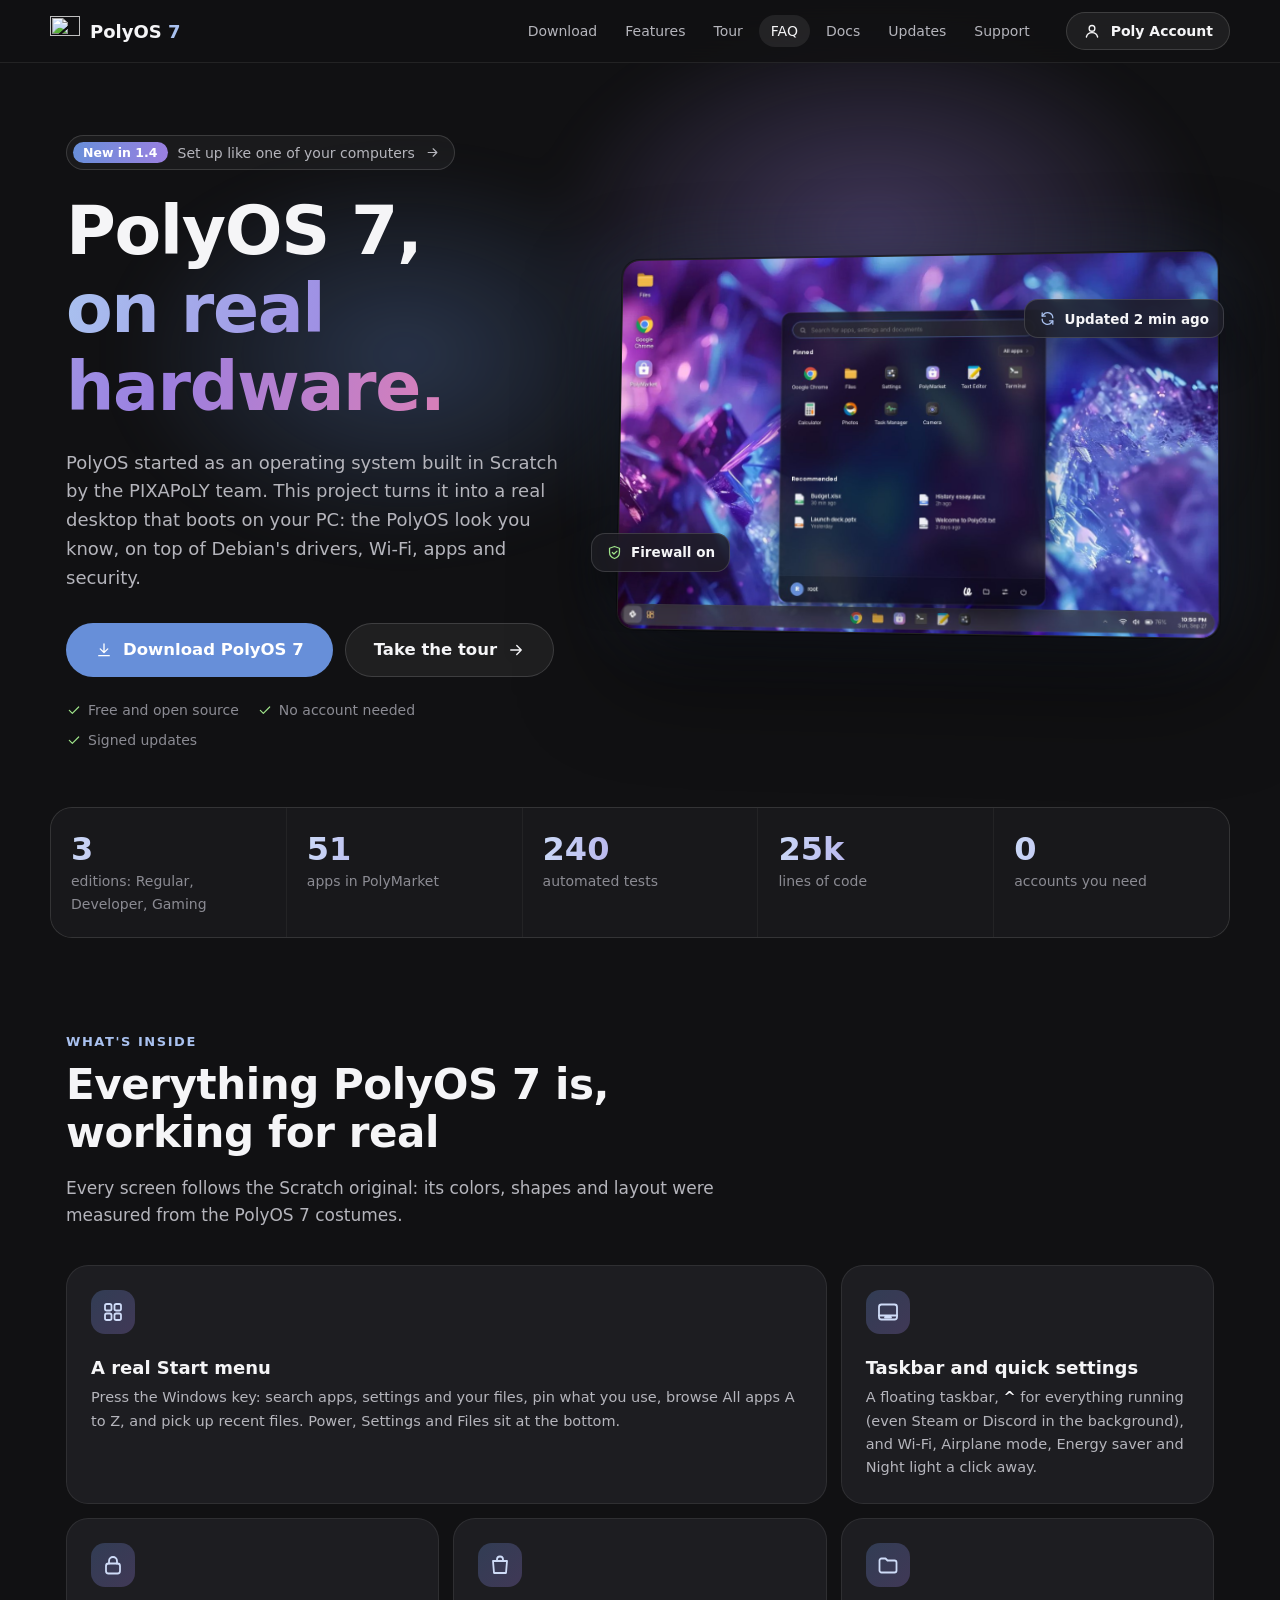
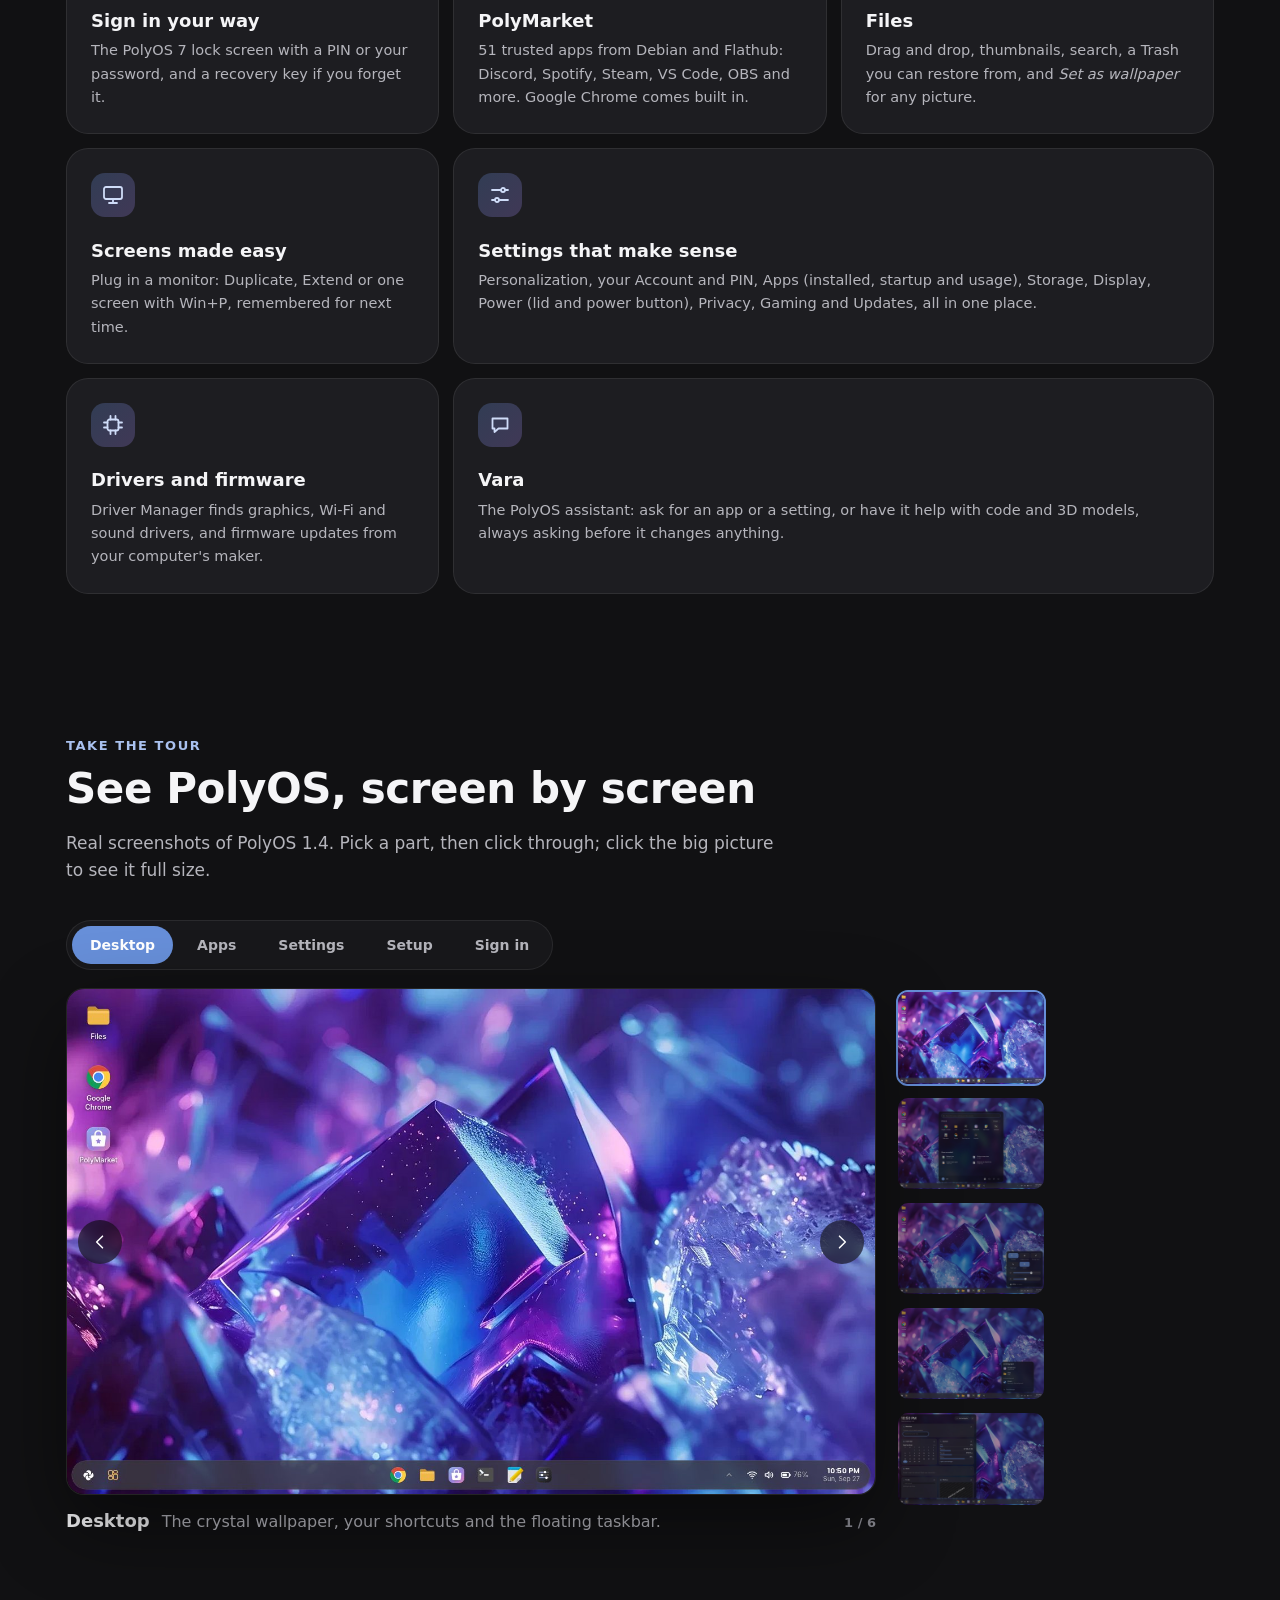
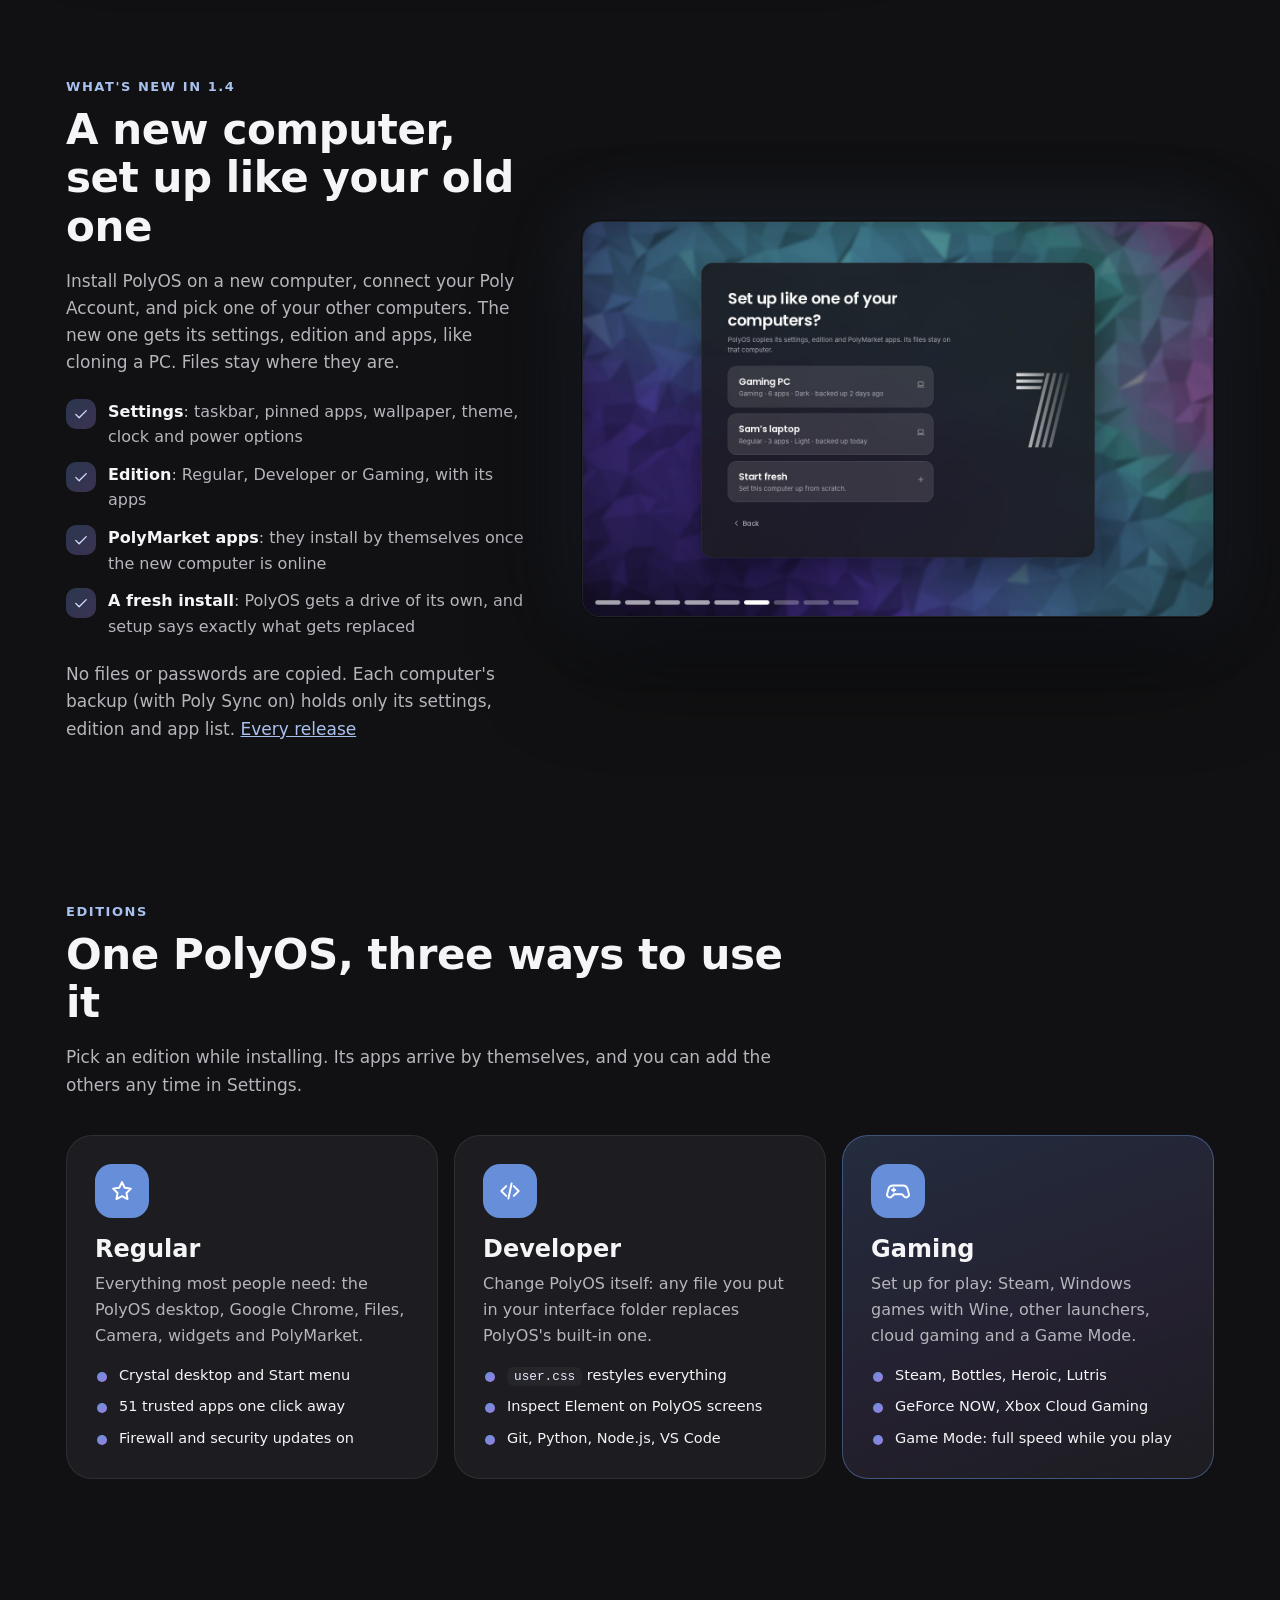
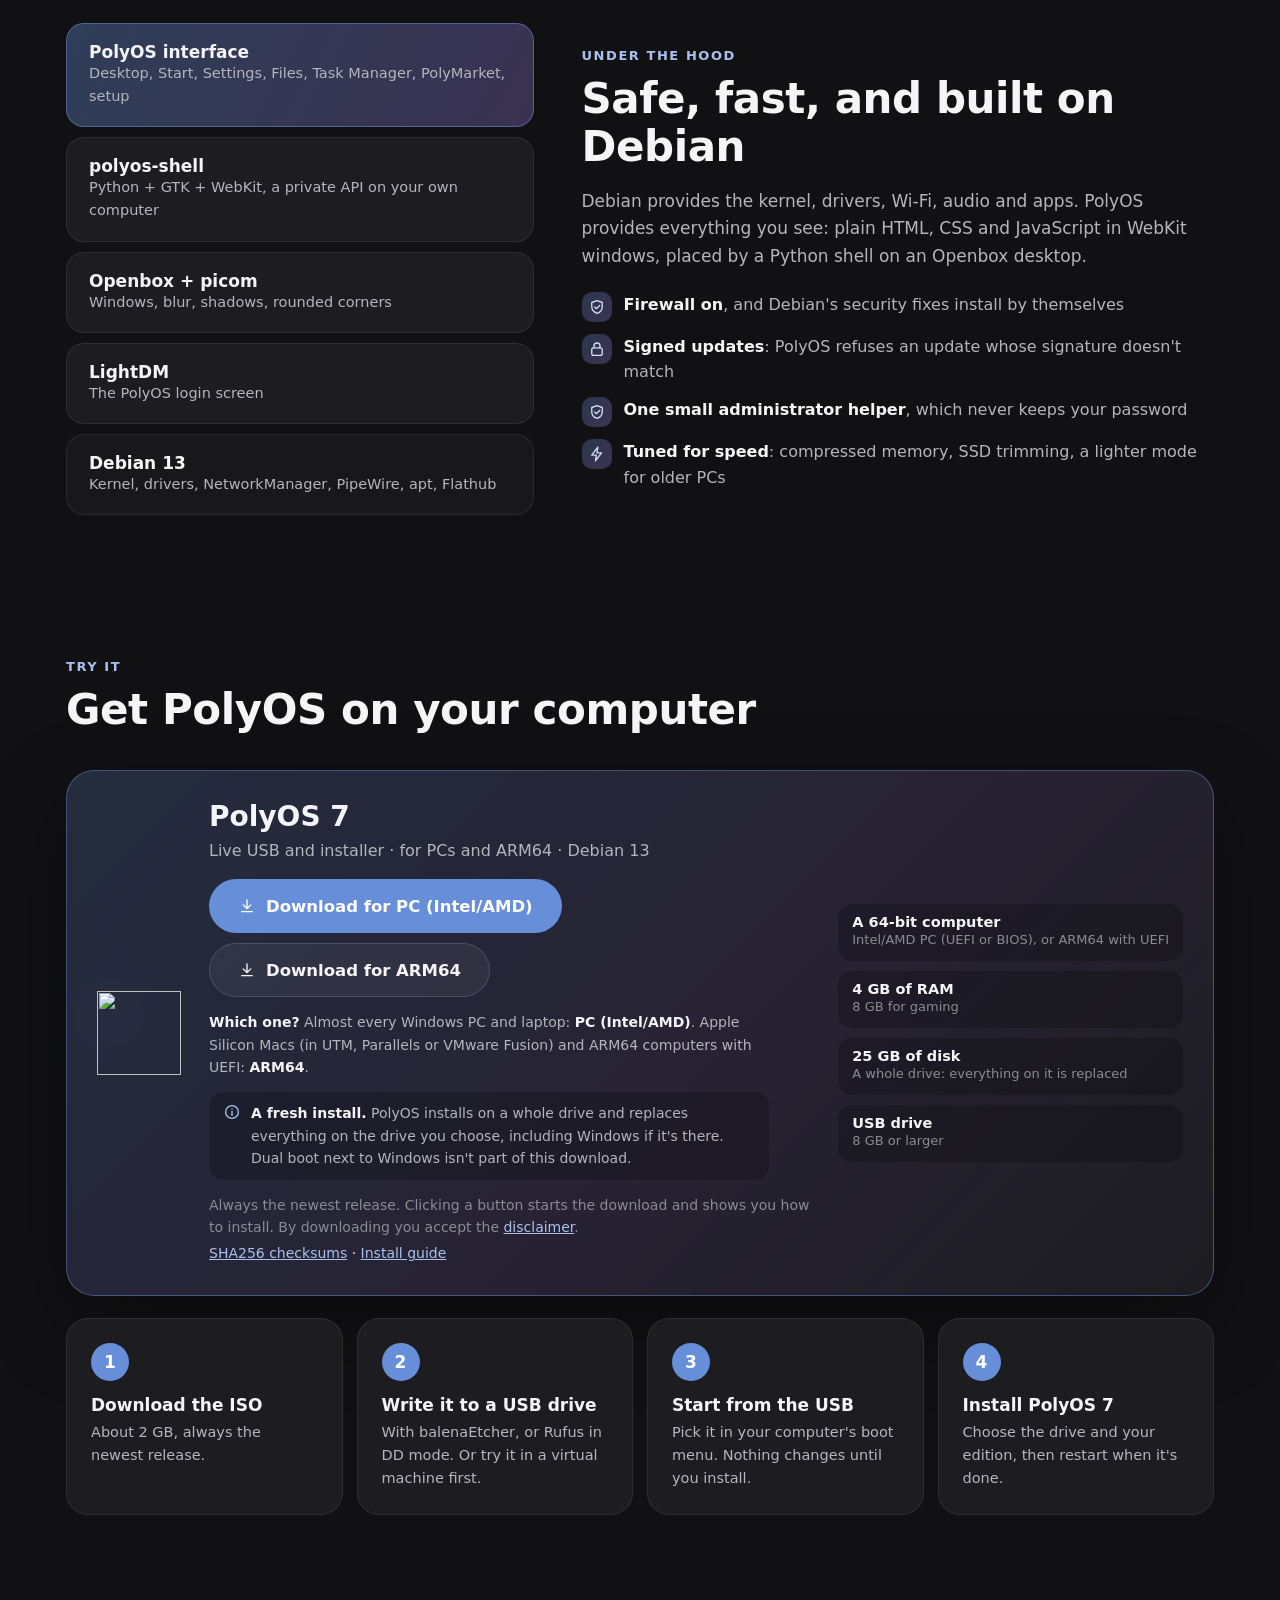
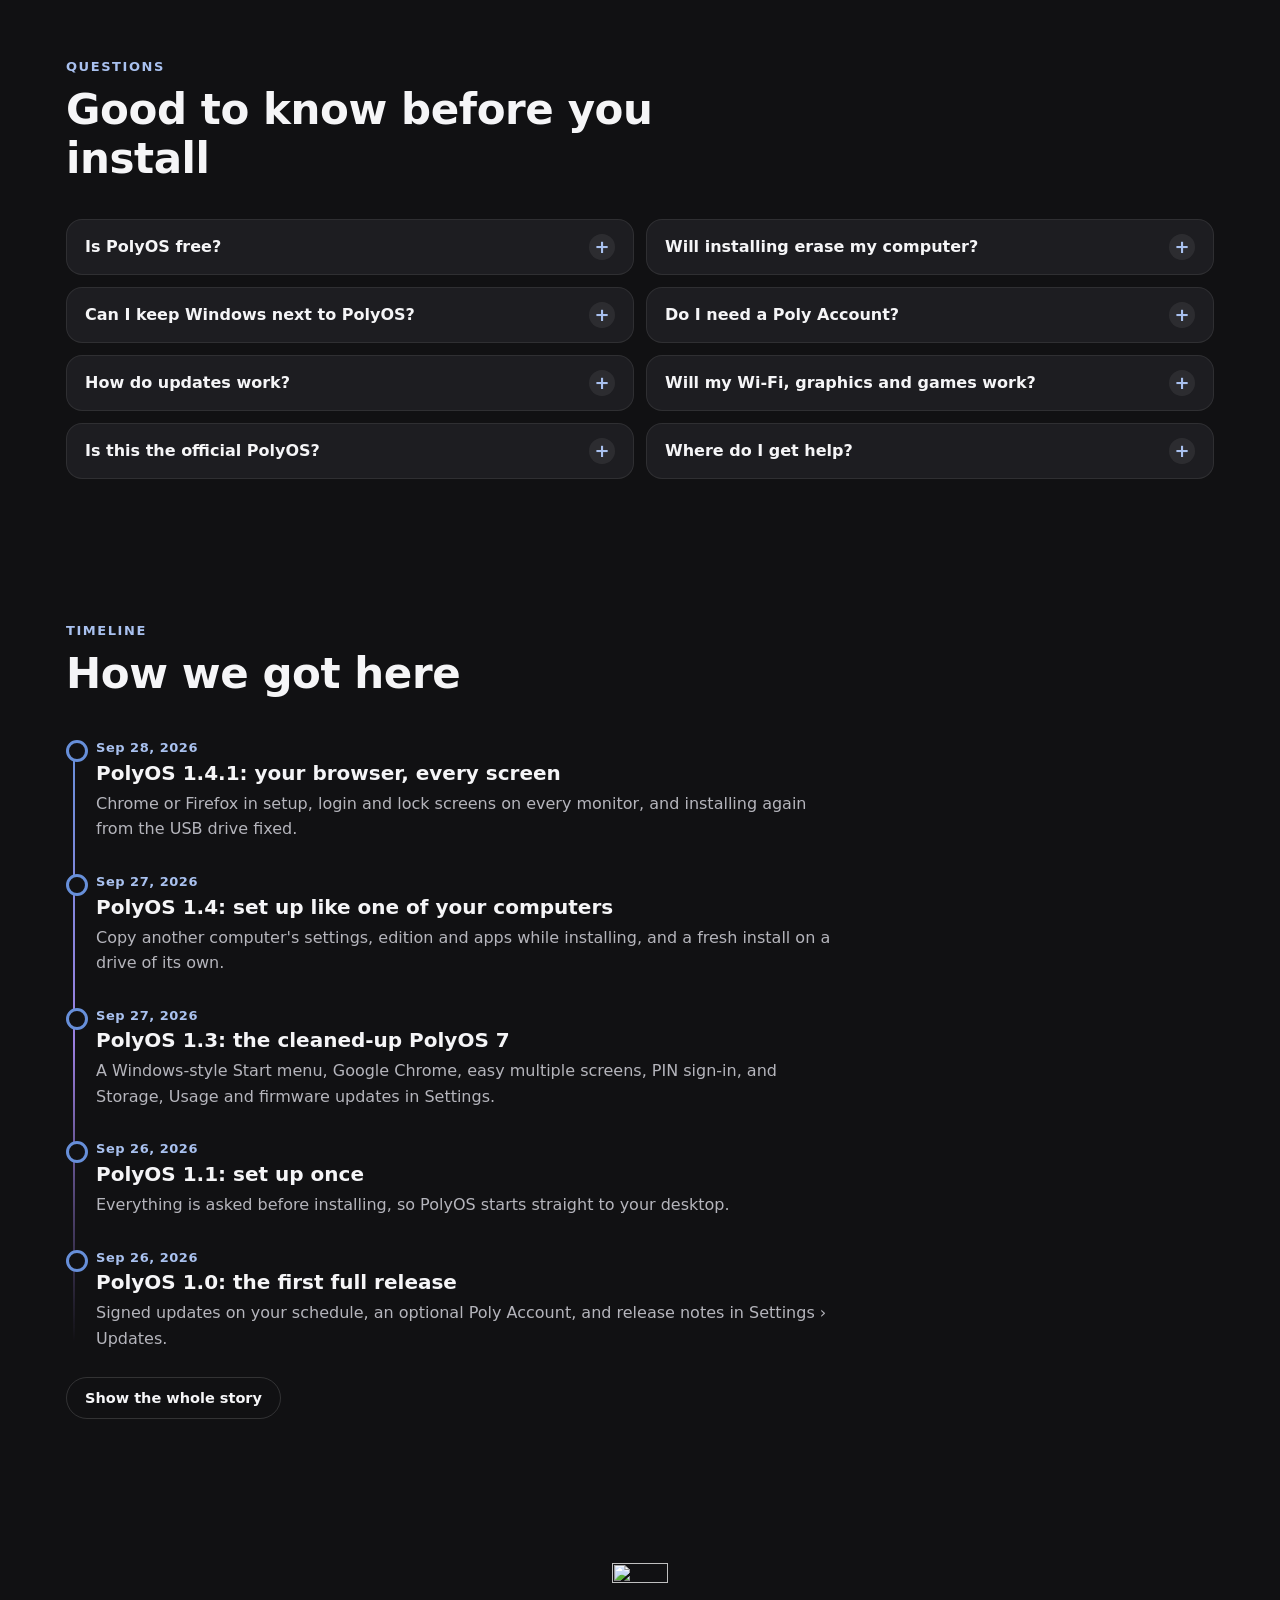
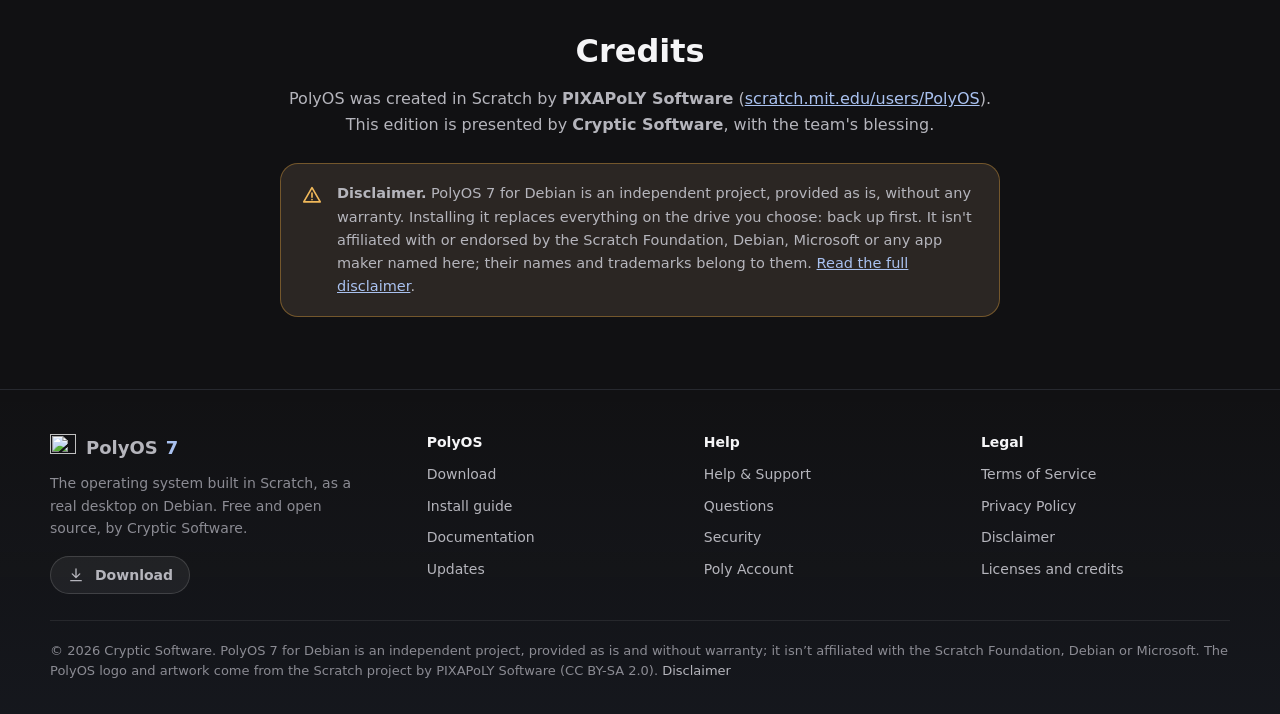
==== commit 6c799900: "PolyOS 1.4.1: install again from USB, every screen, browser choice, dual boot menu - USB boot menu: " ====
--- a/docs/index.html
+++ b/docs/index.html
@@ -342,6 +342,8 @@
         <h2>How we got here</h2>
       </div>
       <ol class="timeline">
+        <li class="reveal"><time>Sep 28, 2026</time><h3>PolyOS 1.4.1: your browser, every screen</h3>
+          <p>Chrome or Firefox in setup, login and lock screens on every monitor, and installing again from the USB drive fixed.</p></li>
         <li class="reveal"><time>Sep 27, 2026</time><h3>PolyOS 1.4: set up like one of your computers</h3>
           <p>Copy another computer's settings, edition and apps while installing, and a fresh install on a drive of its own.</p></li>
         <li class="reveal"><time>Sep 27, 2026</time><h3>PolyOS 1.3: the cleaned-up PolyOS 7</h3>
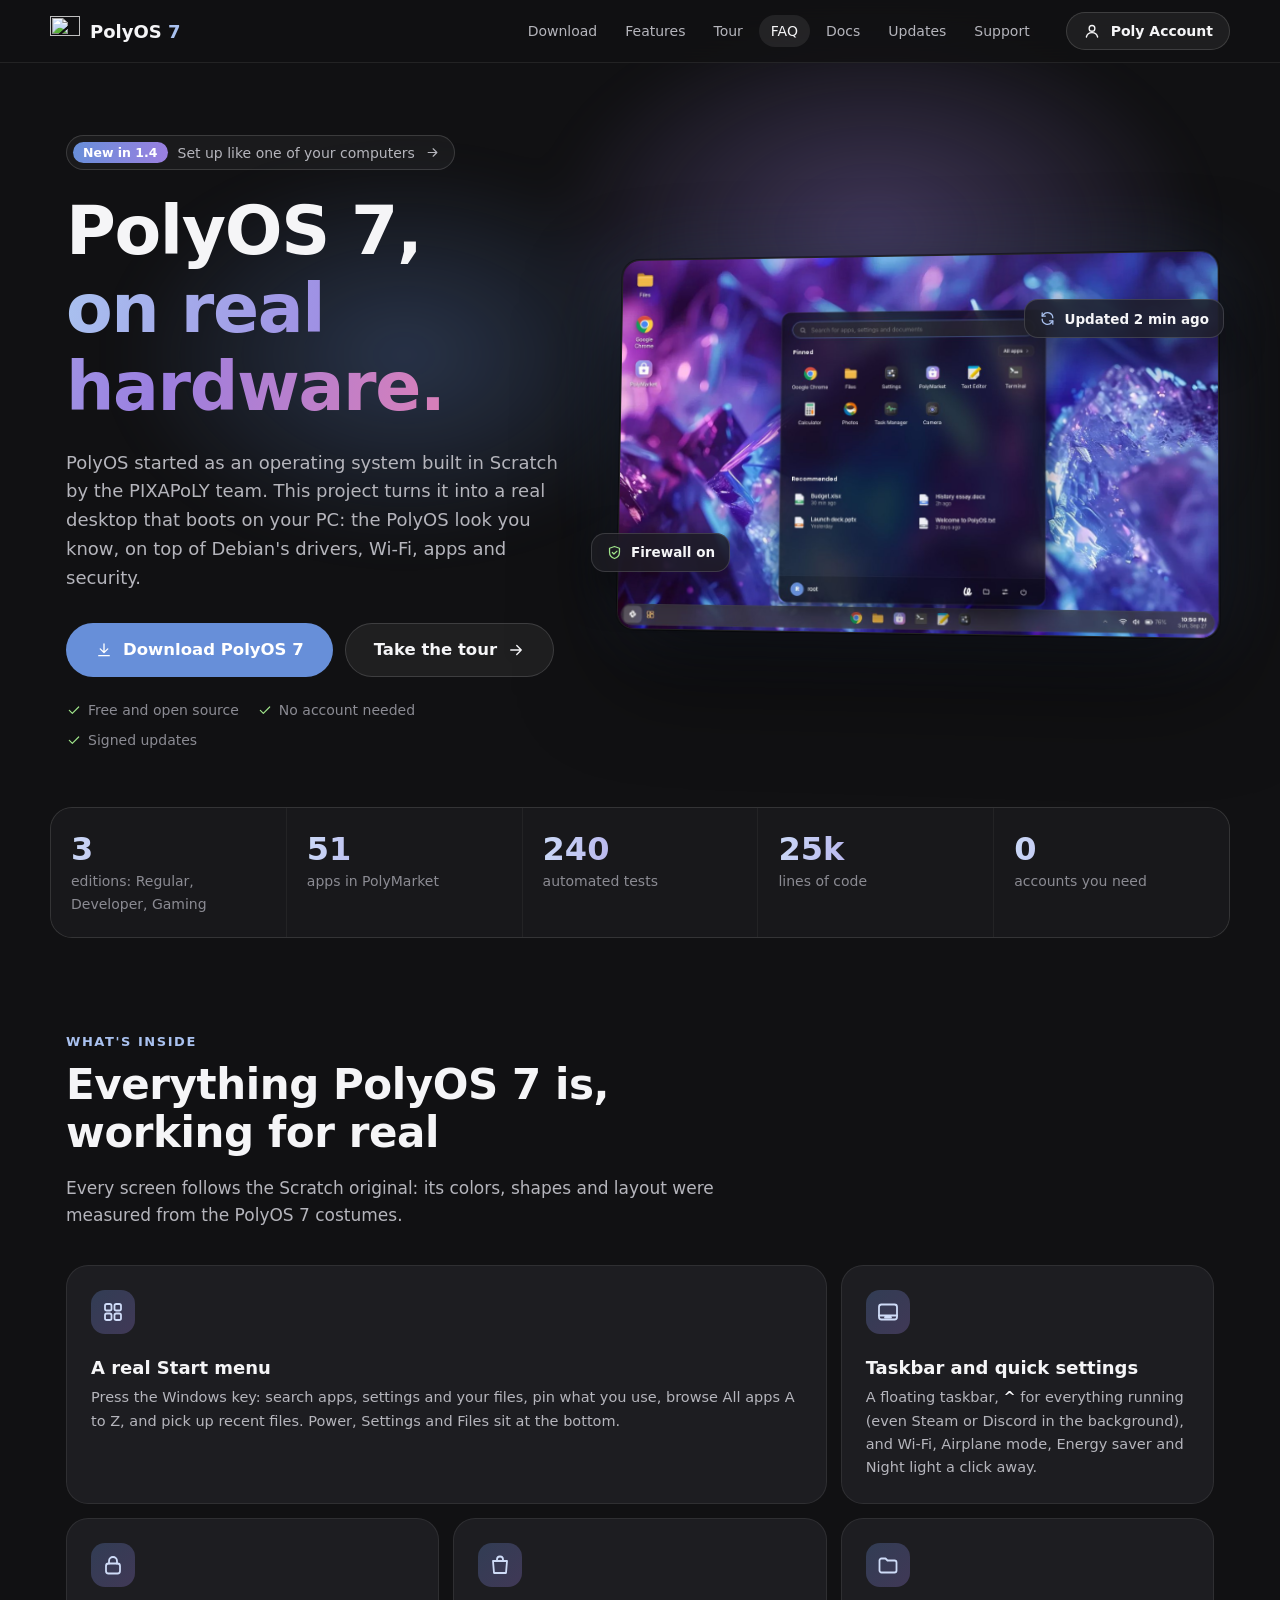
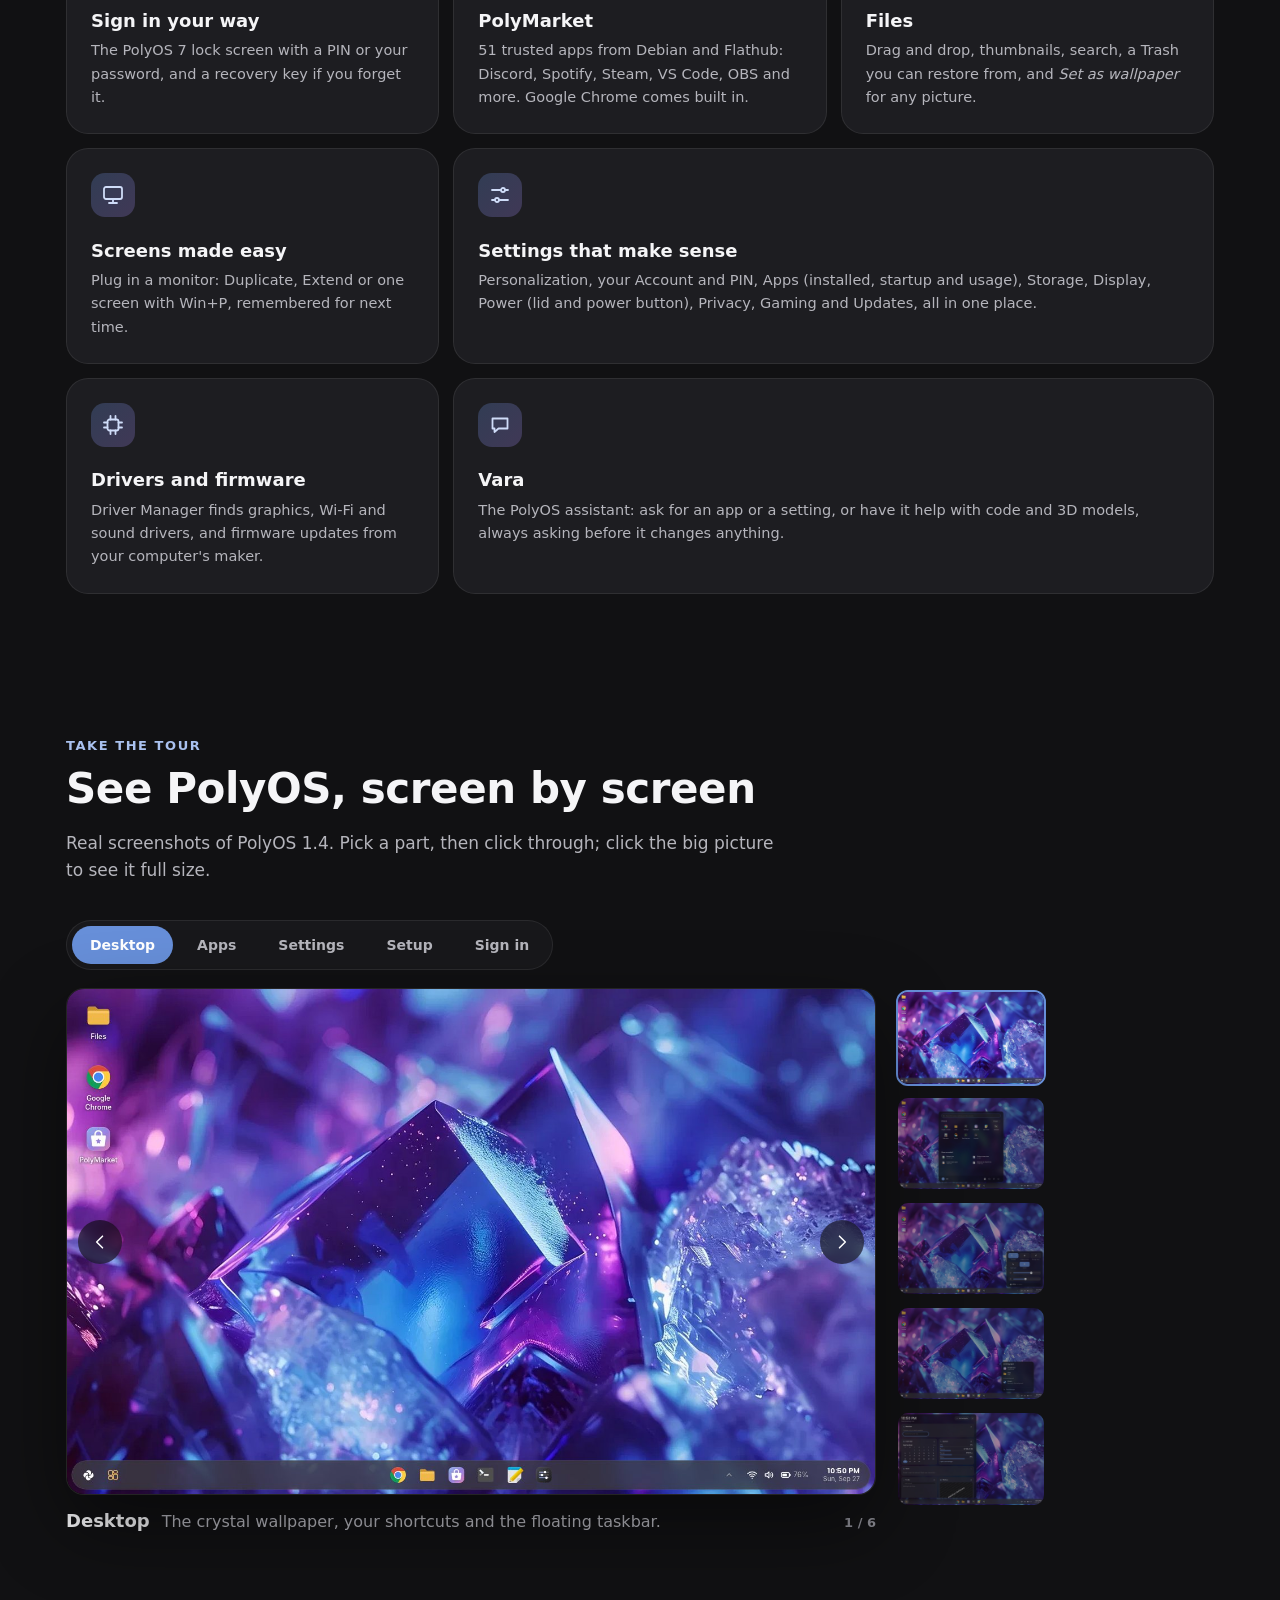
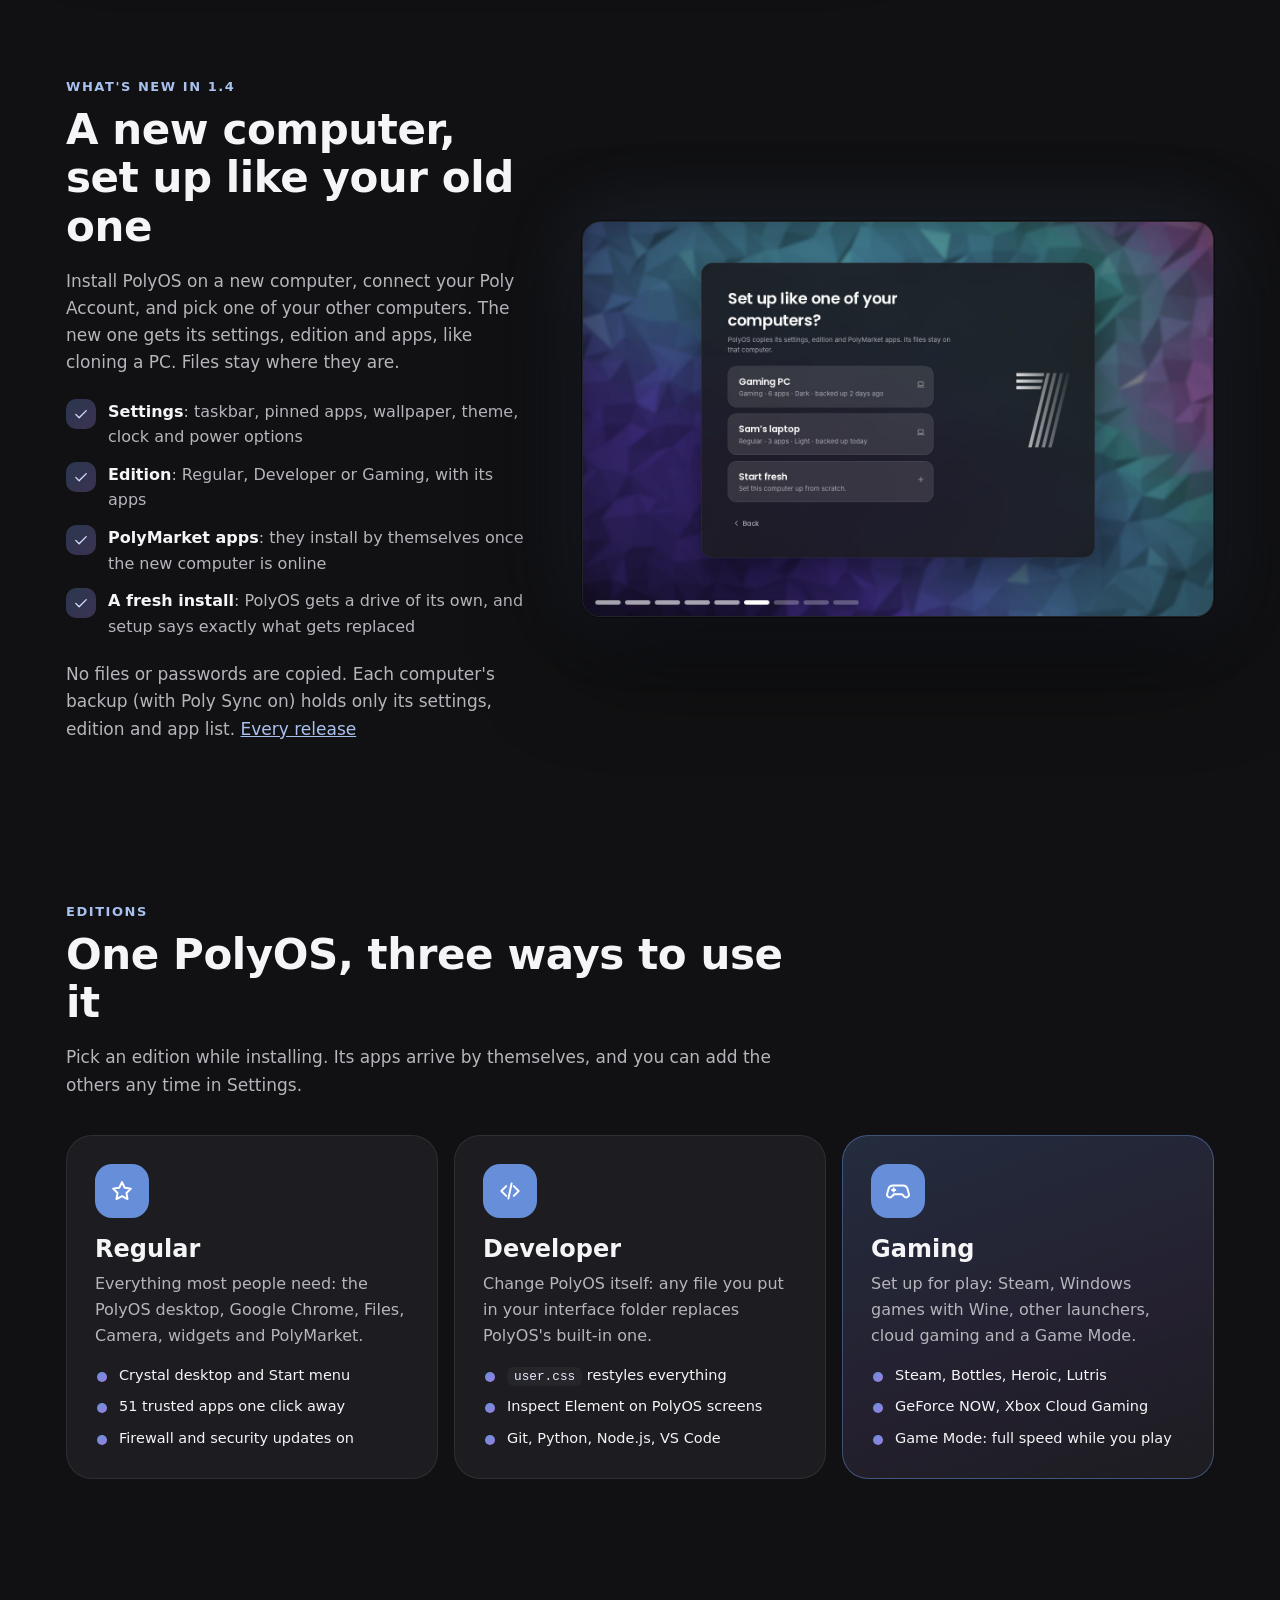
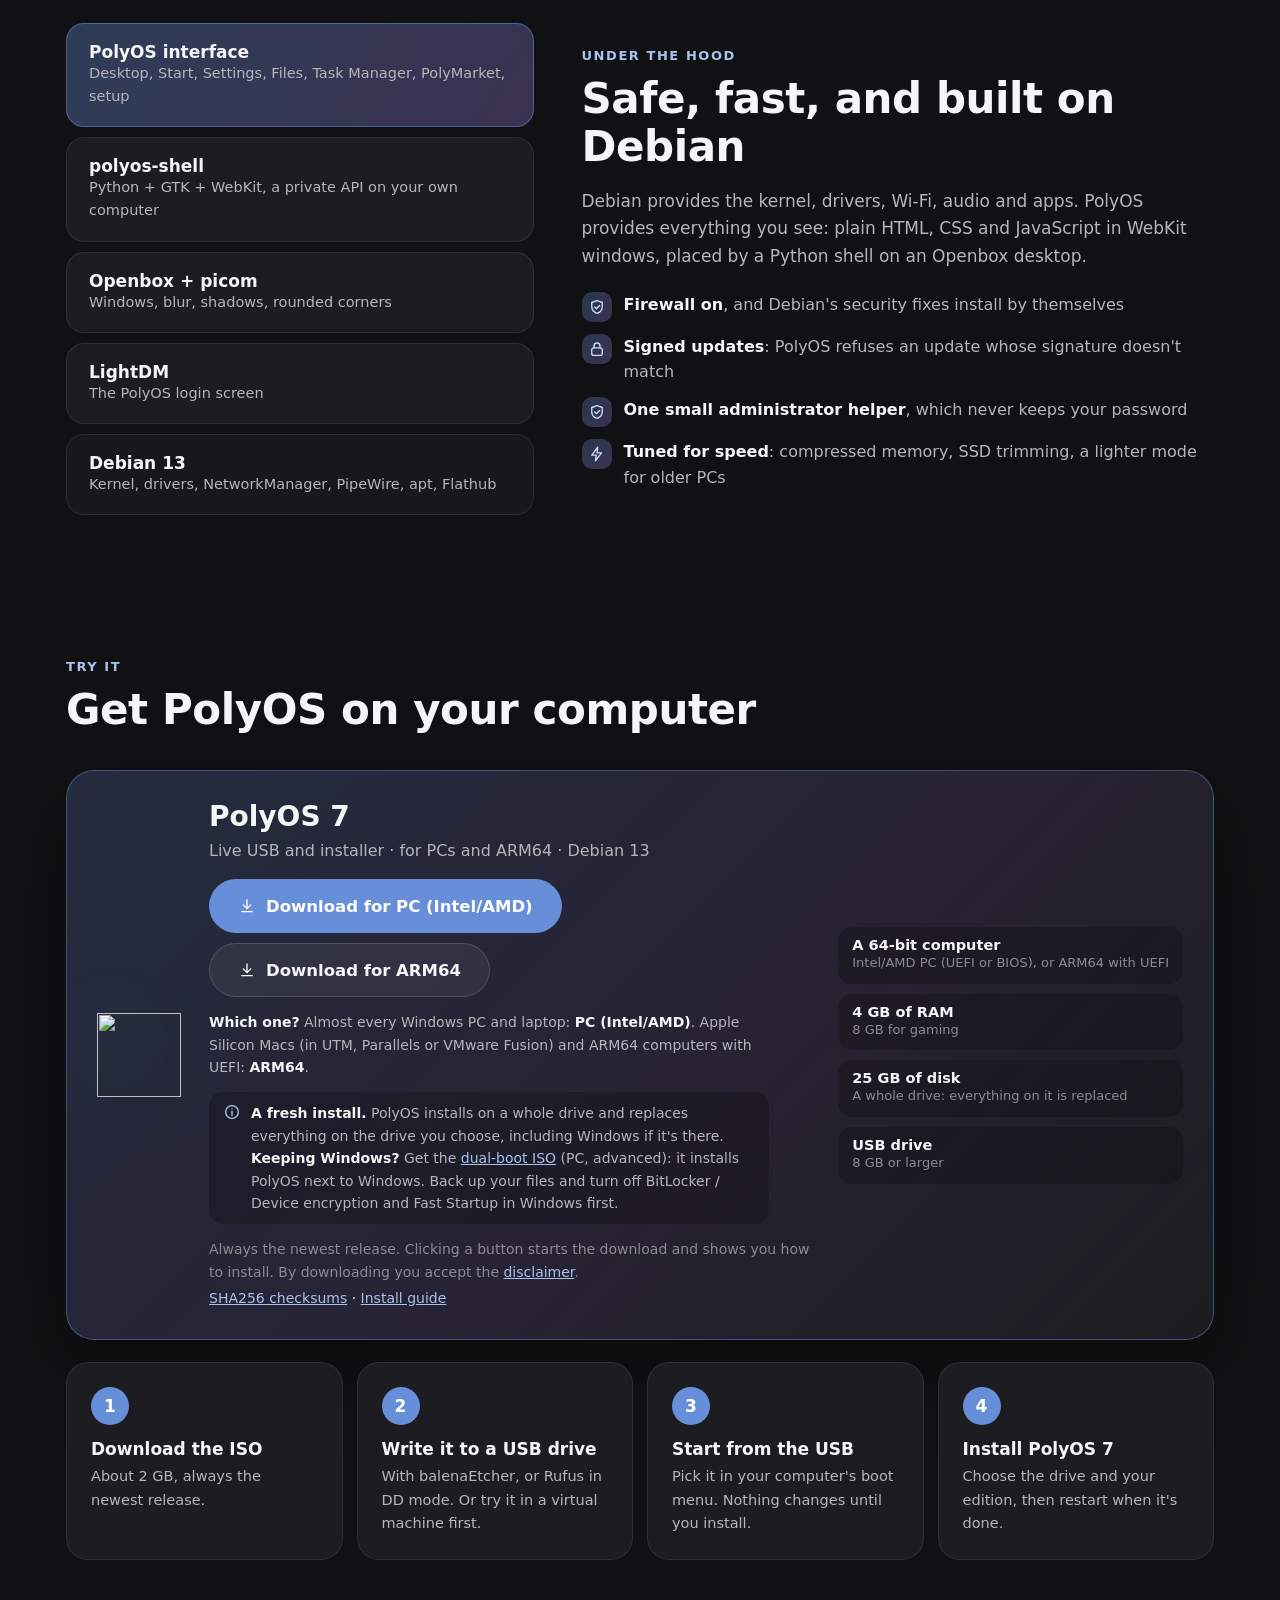
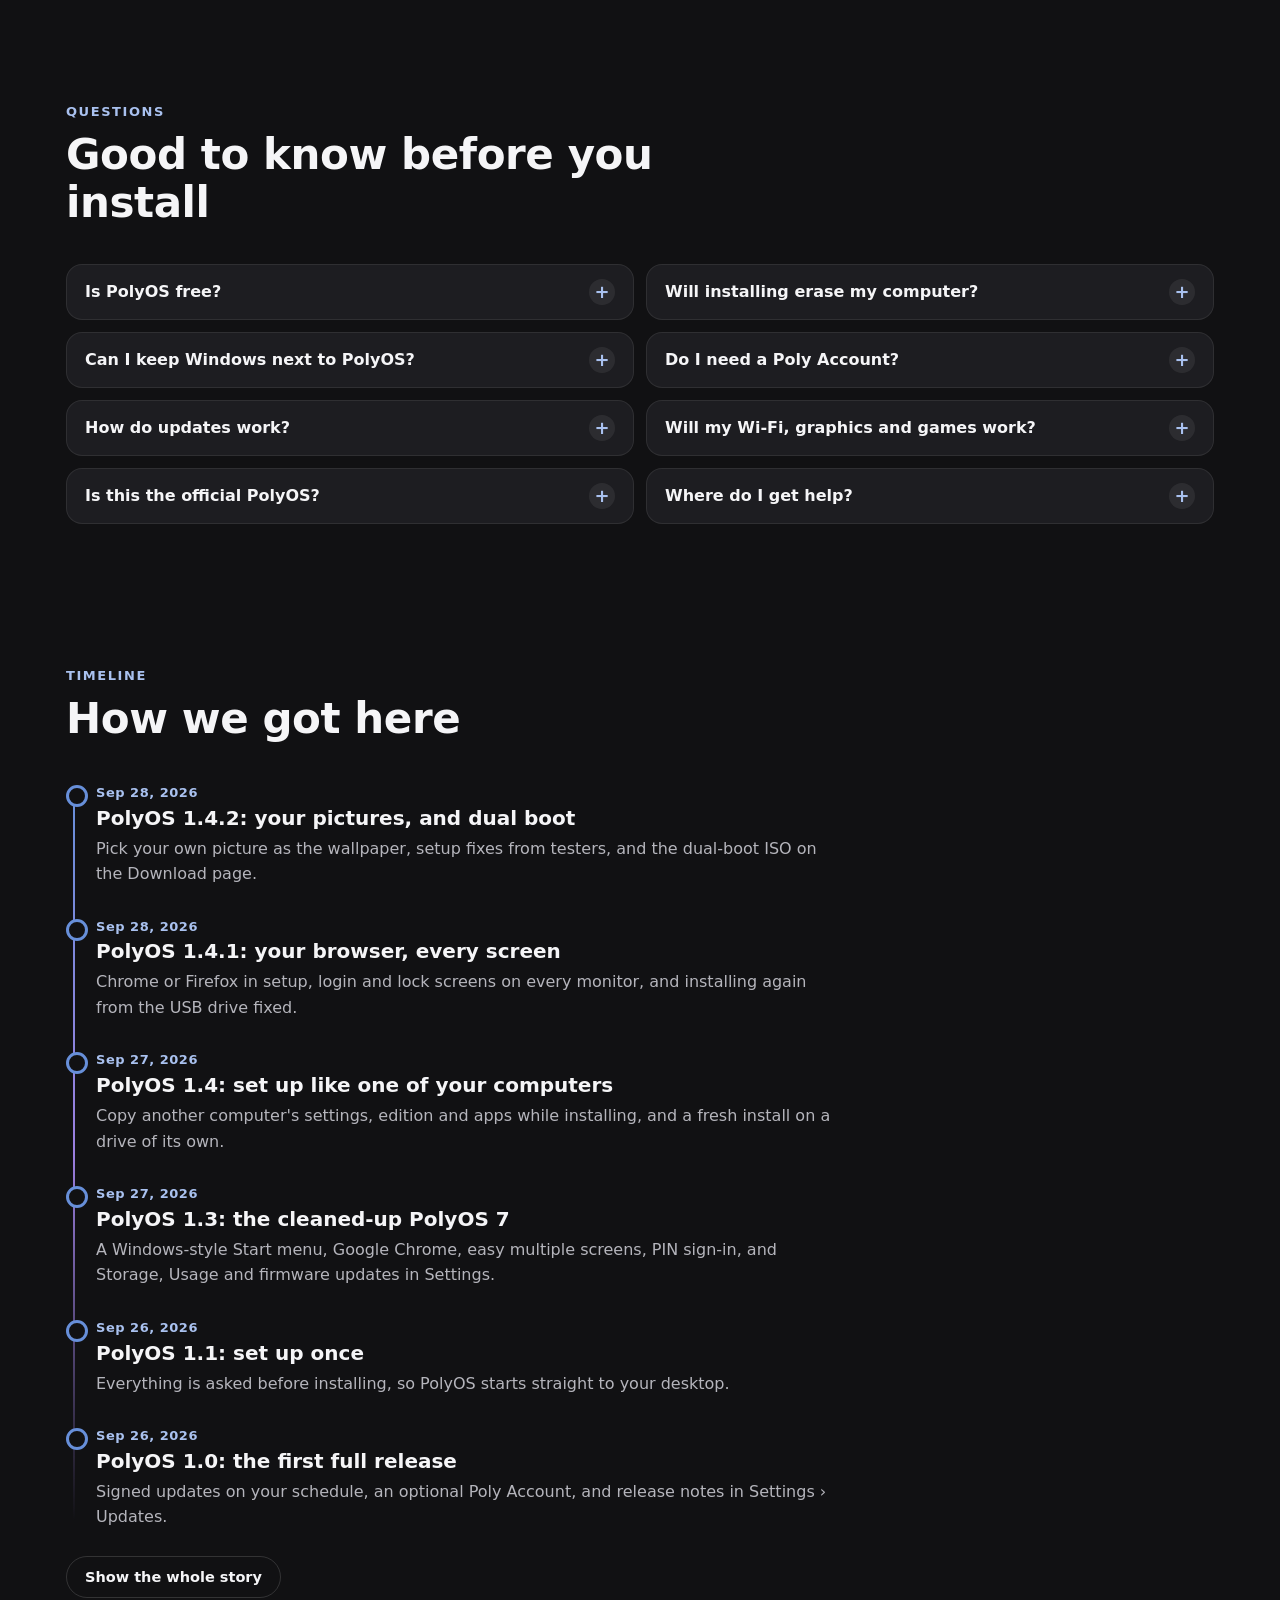
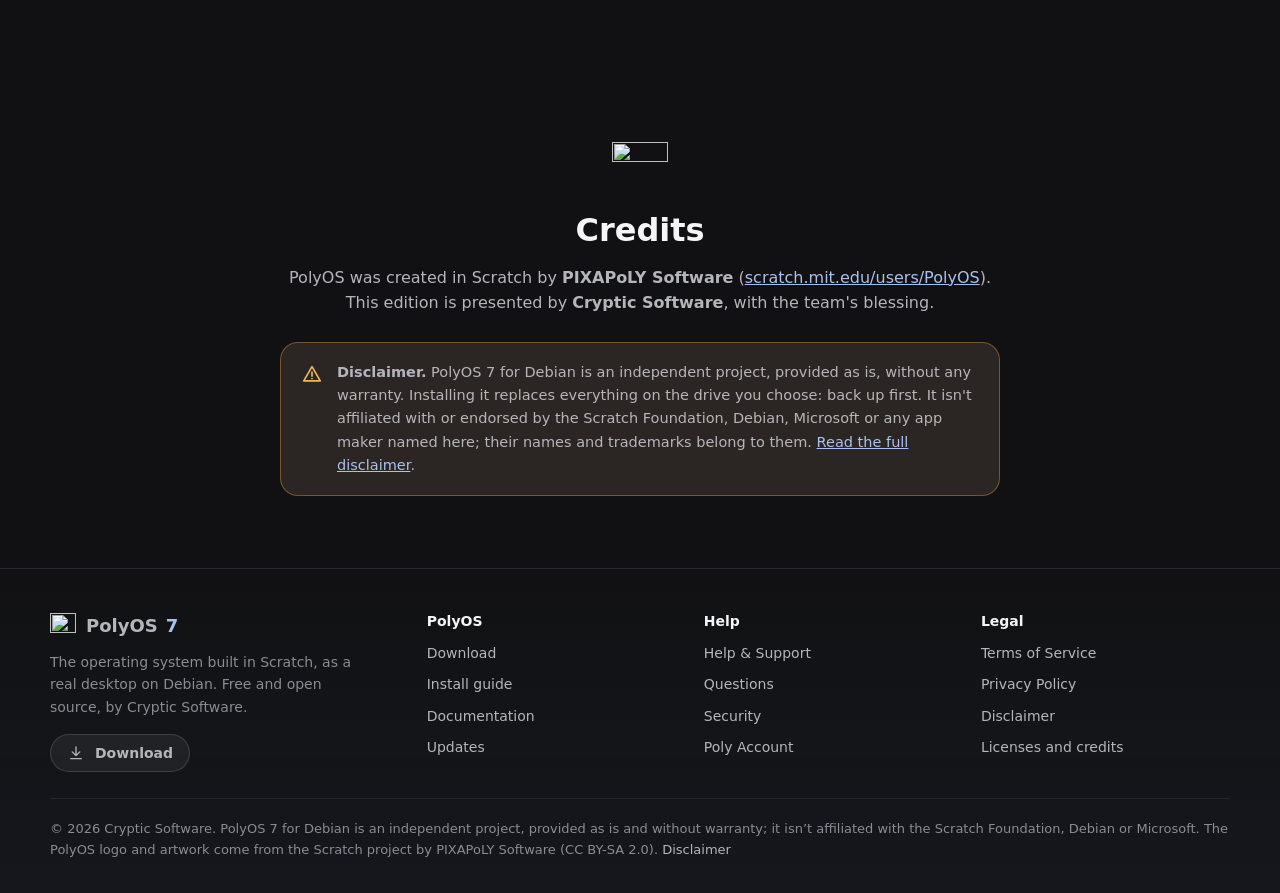
==== commit 7684adca: "PolyOS 1.4.2: tester fixes, your own wallpaper, dual boot on the website - Setup: every step starts " ====
--- a/docs/index.html
+++ b/docs/index.html
@@ -282,7 +282,7 @@
           <p class="dl-which"><b>Which one?</b> Almost every Windows PC and laptop: <b>PC (Intel/AMD)</b>.
             Apple Silicon Macs (in UTM, Parallels or VMware Fusion) and ARM64 computers with UEFI: <b>ARM64</b>.</p>
           <p class="dl-fresh"><svg class="ico"><use href="#i-info"/></svg><span><b>A fresh install.</b> PolyOS installs on a whole drive and replaces
-            everything on the drive you choose, including Windows if it's there. Dual boot next to Windows isn't part of this download.</span></p>
+            everything on the drive you choose, including Windows if it's there.<br><b>Keeping Windows?</b> Get the <a href="/download/dualboot">dual-boot ISO</a> (PC, advanced): it installs PolyOS next to Windows. Back up your files and turn off BitLocker / Device encryption and Fast Startup in Windows first.</span></p>
           <p class="dl-note" data-release-note>Always the newest release. Clicking a button starts the download and shows you how to install.
             By downloading you accept the <a href="/disclaimer">disclaimer</a>.</p>
           <p class="dl-links"><a href="download/checksums" data-release-sums>SHA256 checksums</a> · <a href="/install">Install guide</a></p>
@@ -315,8 +315,9 @@
           <p>It replaces everything on the drive you choose, including Windows if it's on that drive. Back up your files first,
             or try PolyOS from the USB drive (nothing changes until you click Install) or in a virtual machine.</p></details>
         <details class="faq reveal"><summary>Can I keep Windows next to PolyOS?</summary>
-          <p>Not with this download: it's a fresh install on a drive of its own. If your computer has a second drive, you can install PolyOS
-            there and keep Windows on the first one, choosing between them in your computer's boot menu.</p></details>
+          <p>Yes, with the <a href="/download/dualboot">dual-boot ISO</a> (advanced). Its installer shrinks Windows' partition or uses free
+            space, and a boot menu lets you pick PolyOS or Windows at every start. Back up your files first, and turn off BitLocker /
+            Device encryption and Fast Startup in Windows. The main download is a fresh install on a drive of its own.</p></details>
         <details class="faq reveal"><summary>Do I need a Poly Account?</summary>
           <p>No. PolyOS works fully without one and updates itself either way. An account adds sync, device management, account recovery and,
             new in 1.4, setting up a new computer like one of your others.</p></details>
@@ -342,6 +343,8 @@
         <h2>How we got here</h2>
       </div>
       <ol class="timeline">
+        <li class="reveal"><time>Sep 28, 2026</time><h3>PolyOS 1.4.2: your pictures, and dual boot</h3>
+          <p>Pick your own picture as the wallpaper, setup fixes from testers, and the dual-boot ISO on the Download page.</p></li>
         <li class="reveal"><time>Sep 28, 2026</time><h3>PolyOS 1.4.1: your browser, every screen</h3>
           <p>Chrome or Firefox in setup, login and lock screens on every monitor, and installing again from the USB drive fixed.</p></li>
         <li class="reveal"><time>Sep 27, 2026</time><h3>PolyOS 1.4: set up like one of your computers</h3>
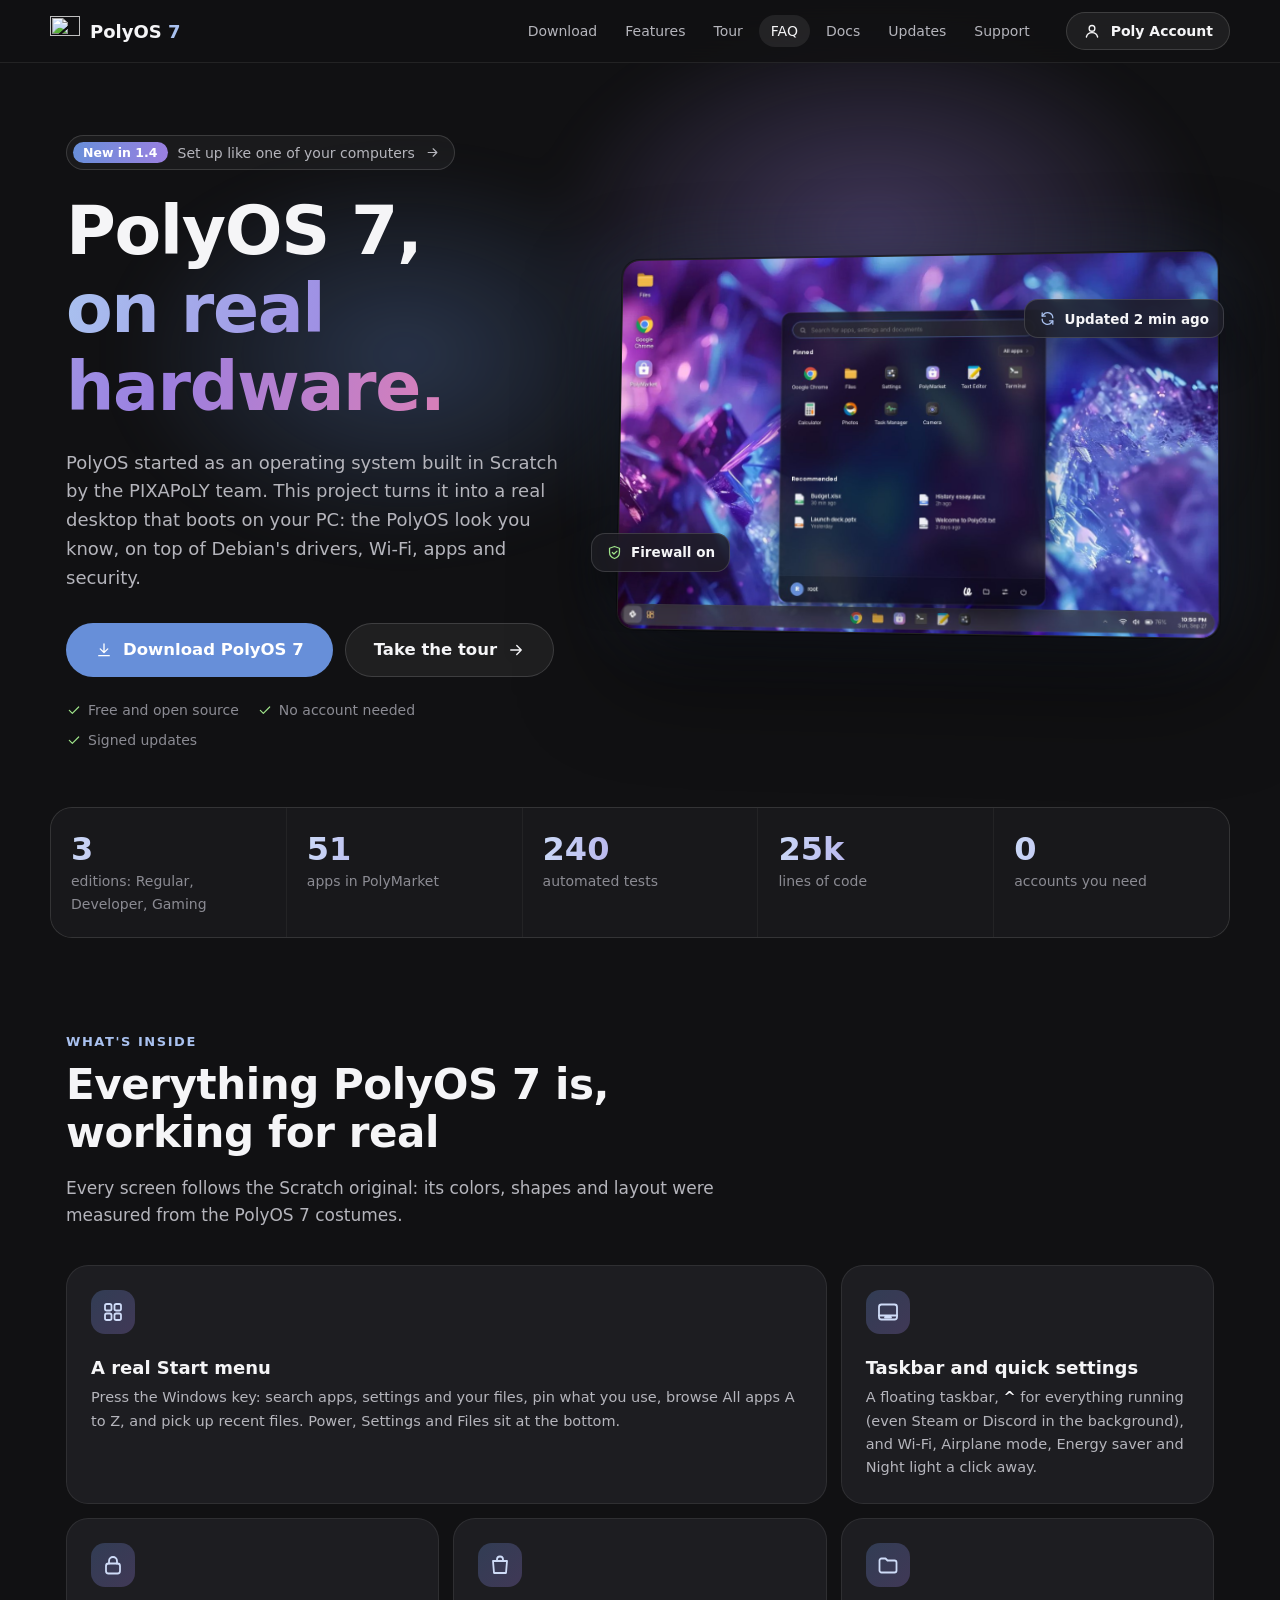
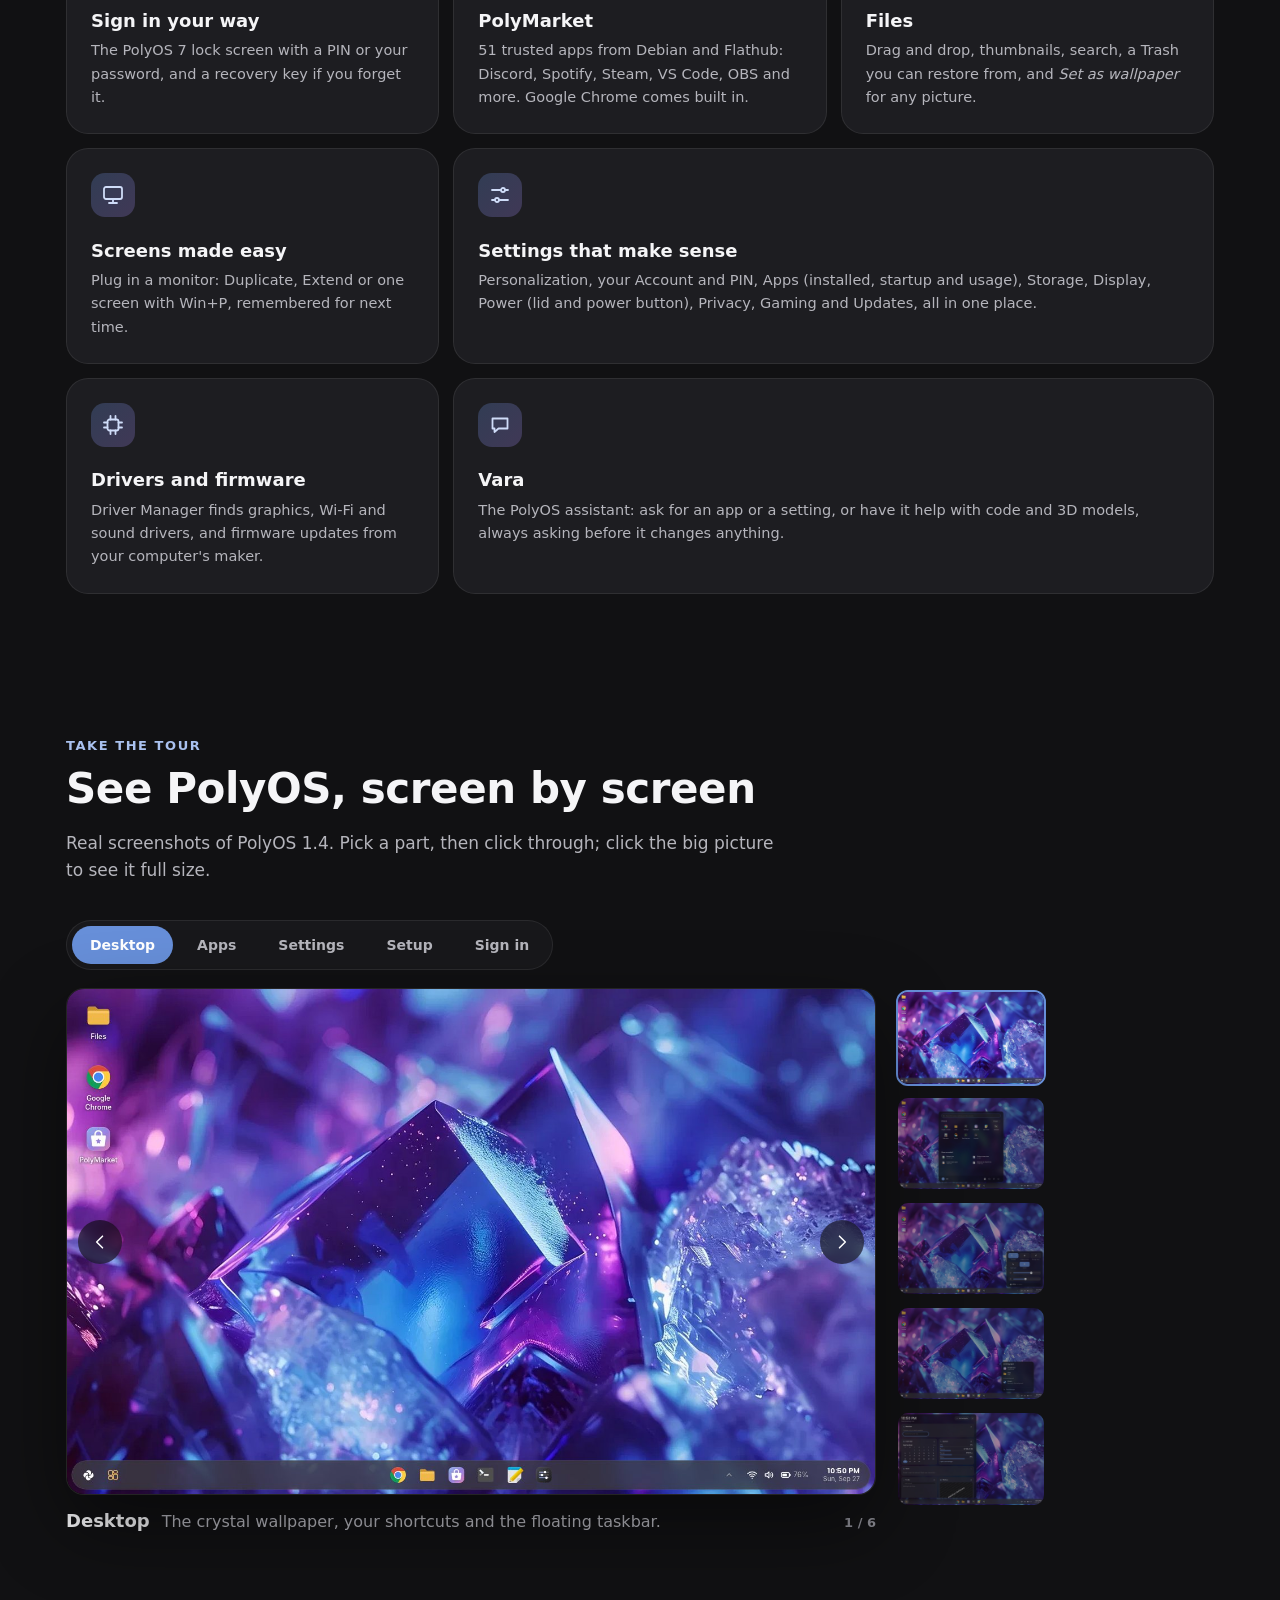
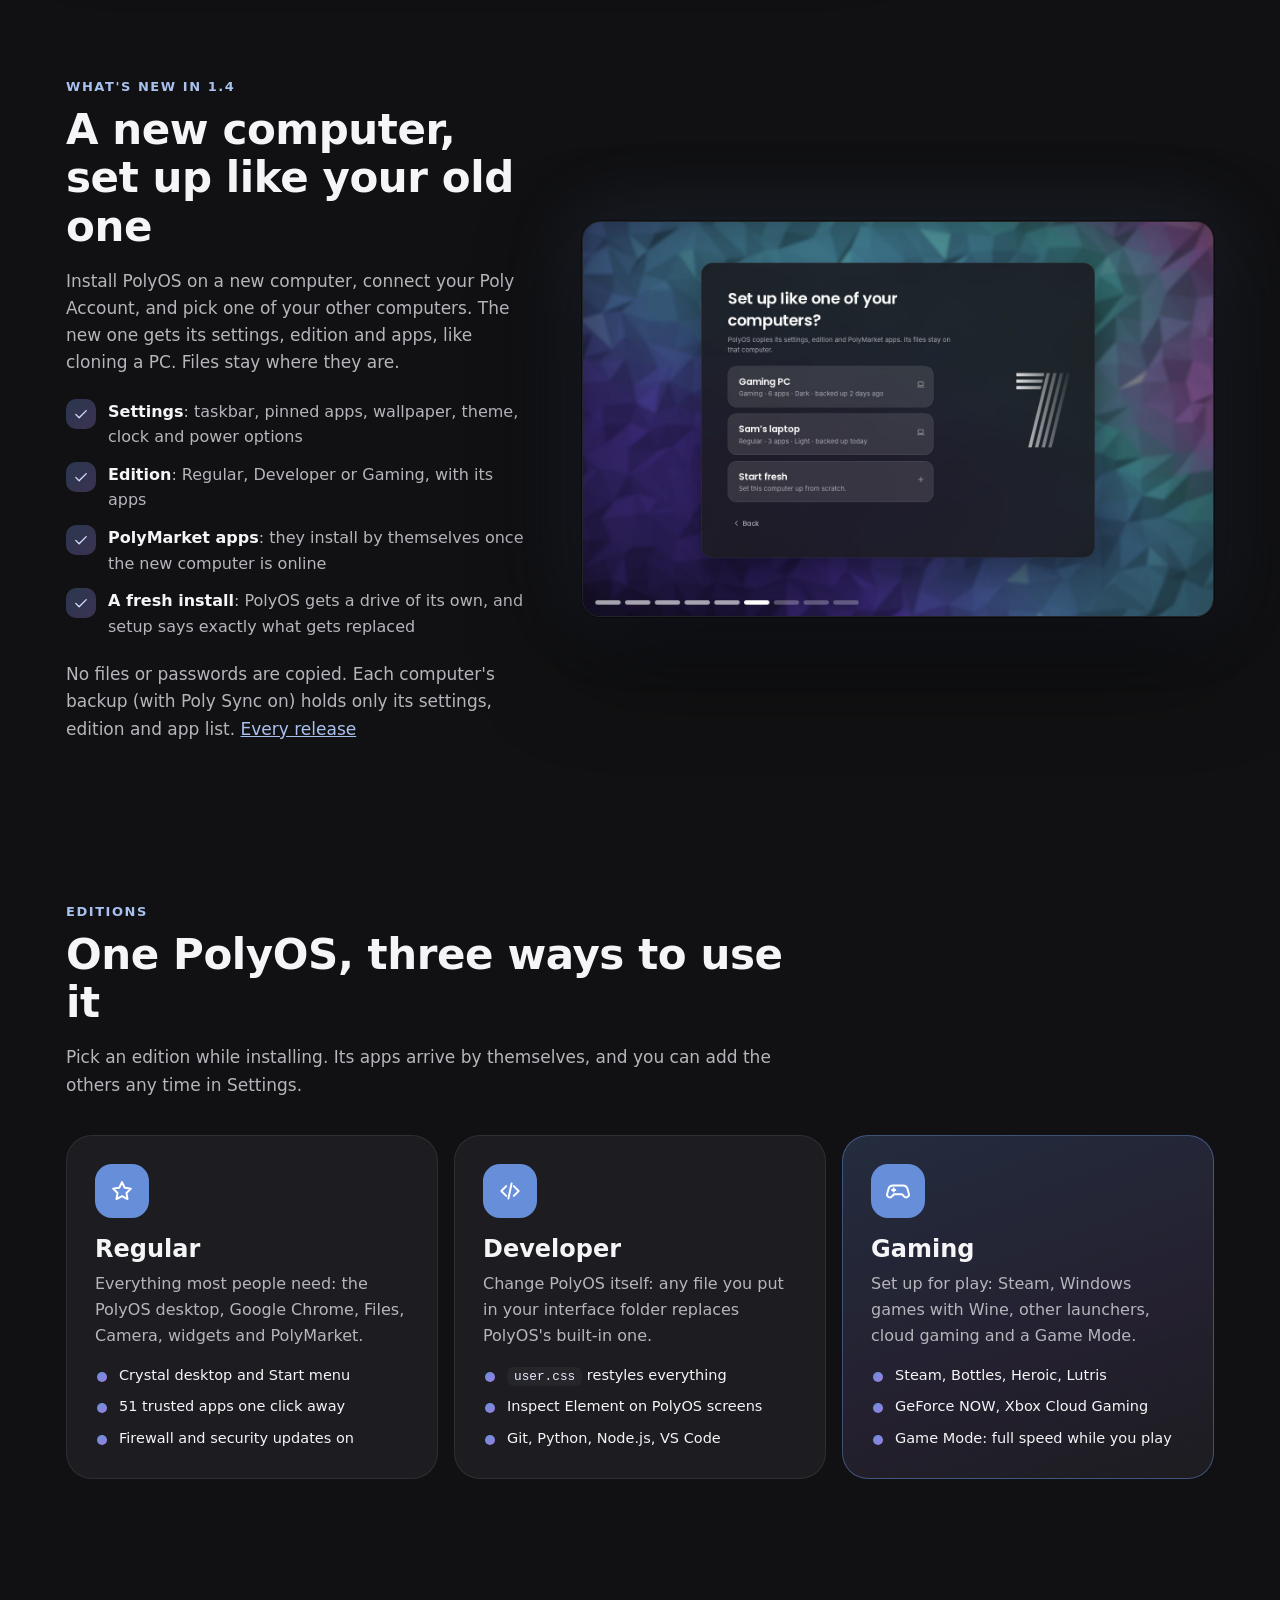
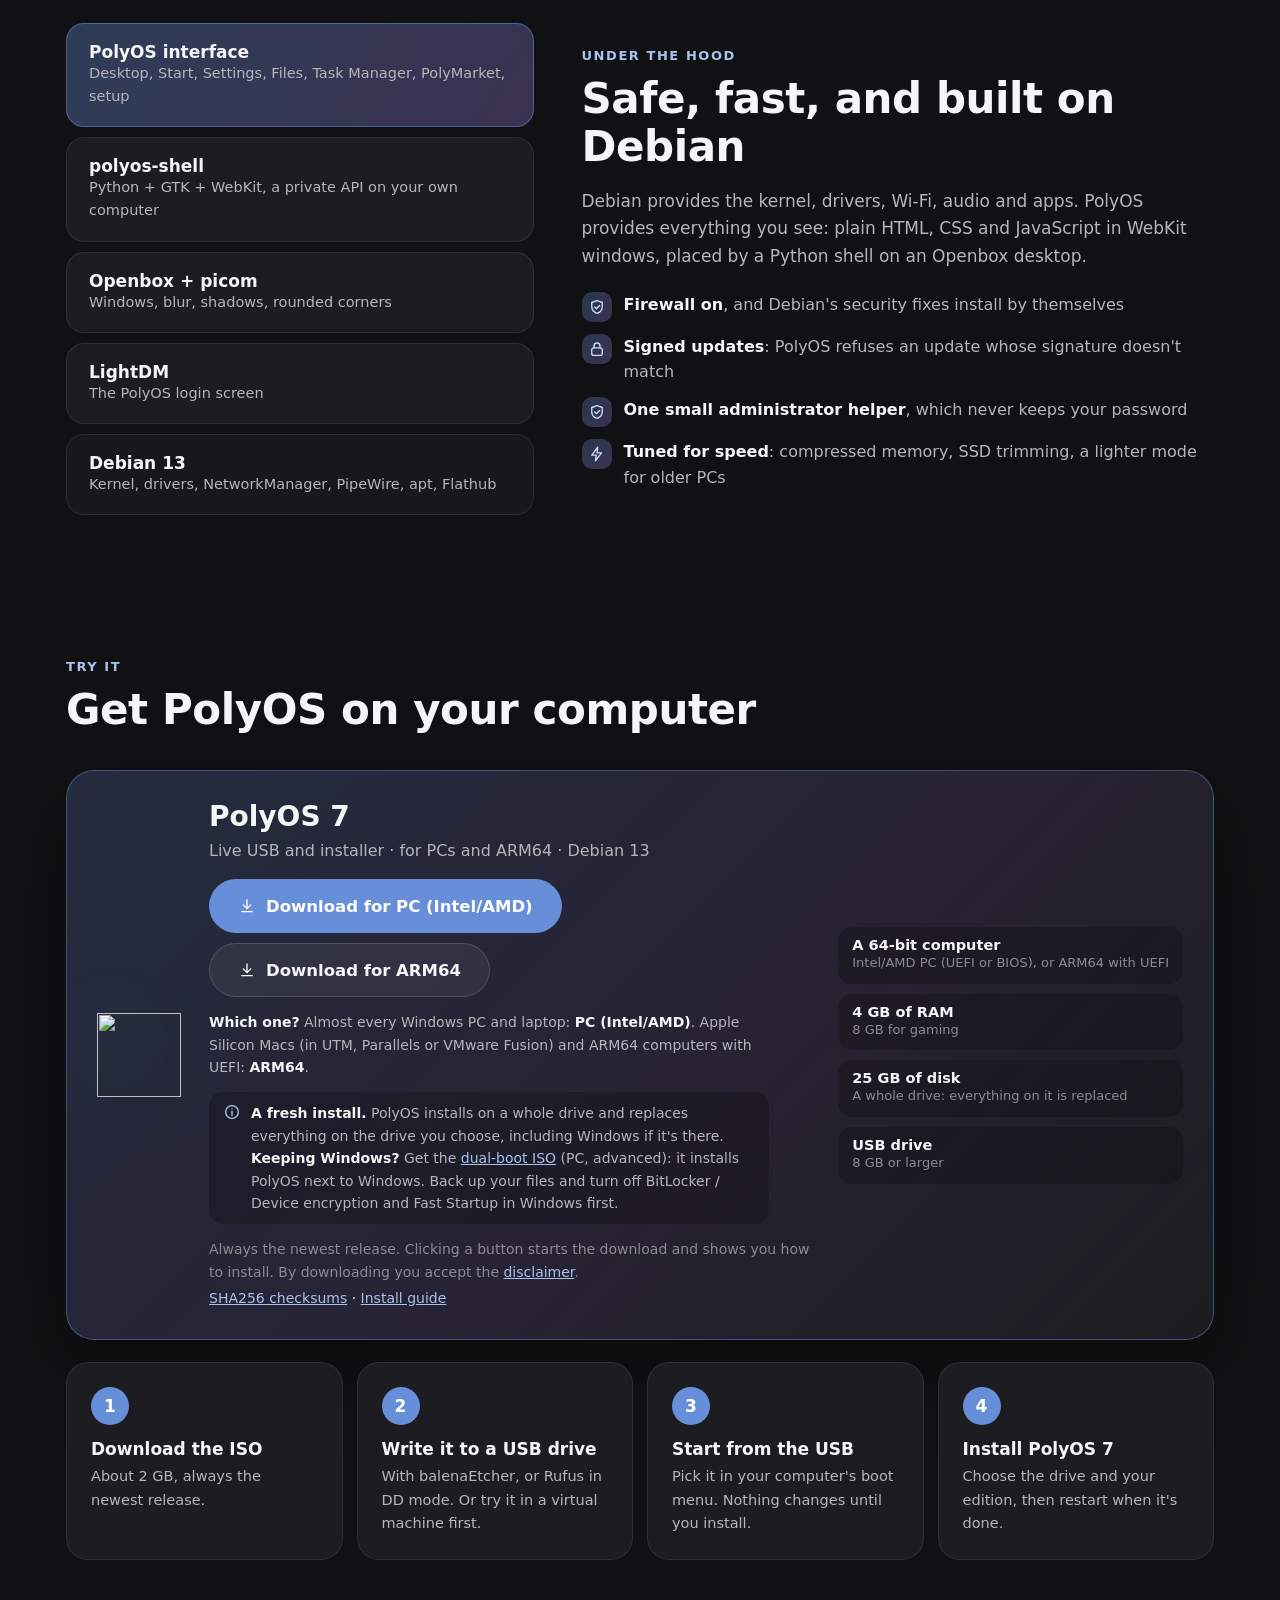
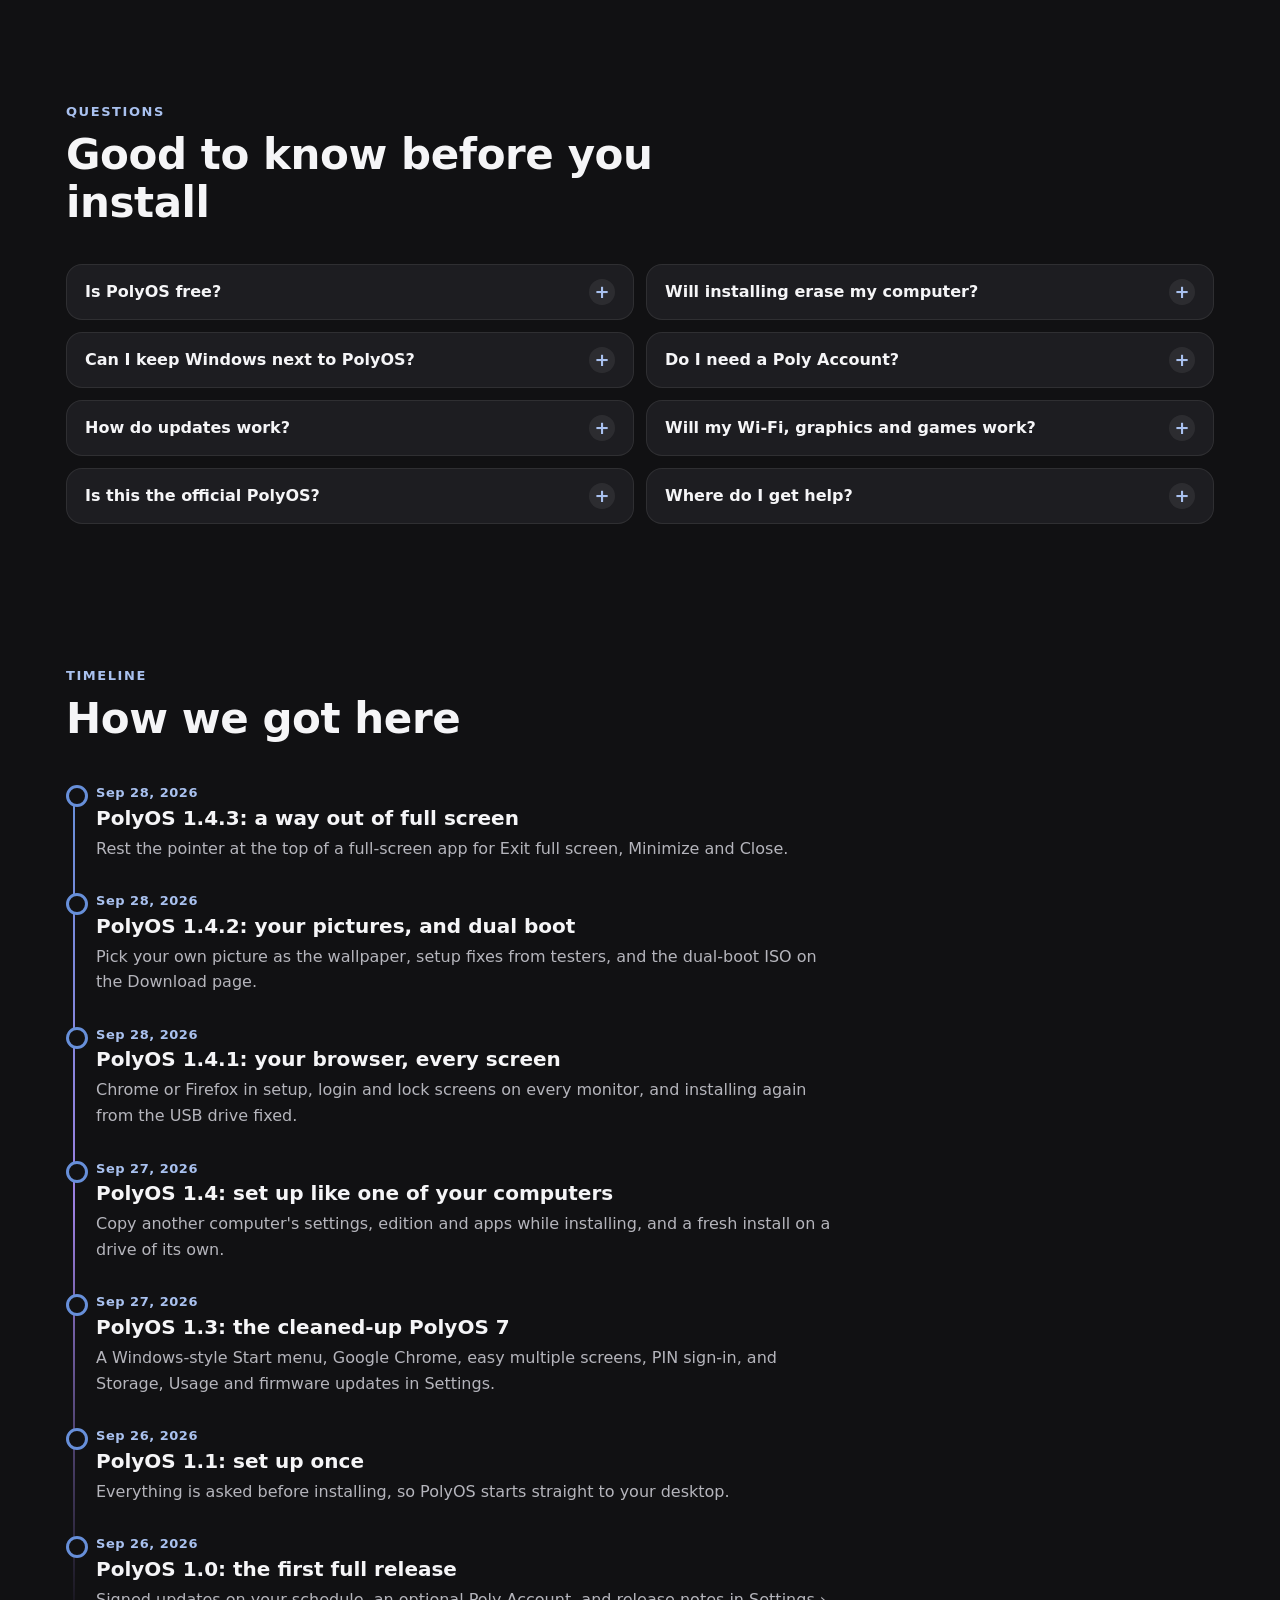
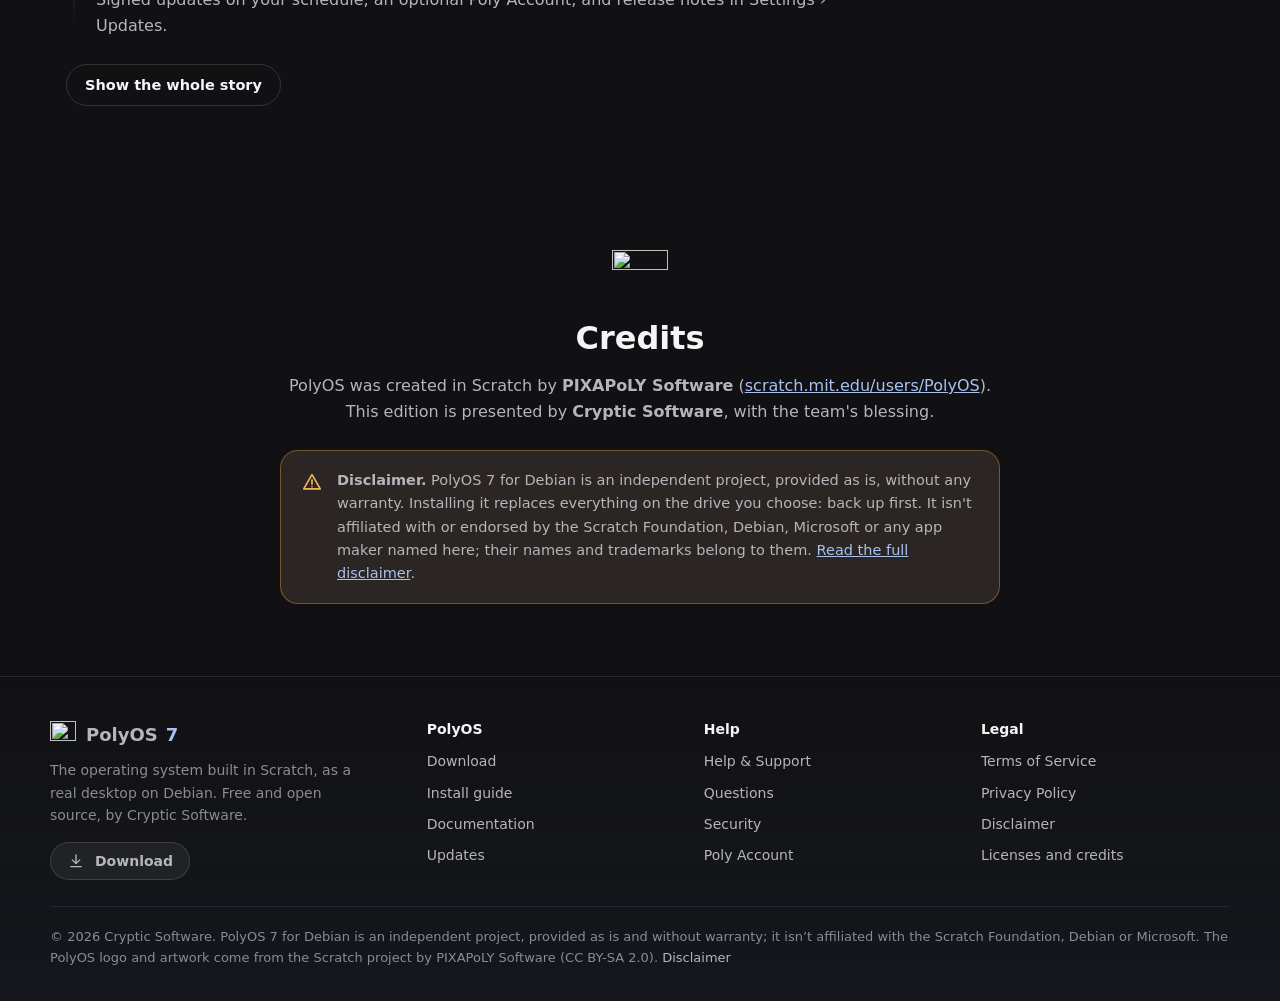
==== commit 410e7406: "PolyOS 1.4.3: a way out of full-screen apps - The pointer resting at the top or bottom edge of a ful" ====
--- a/docs/index.html
+++ b/docs/index.html
@@ -343,6 +343,8 @@
         <h2>How we got here</h2>
       </div>
       <ol class="timeline">
+        <li class="reveal"><time>Sep 28, 2026</time><h3>PolyOS 1.4.3: a way out of full screen</h3>
+          <p>Rest the pointer at the top of a full-screen app for Exit full screen, Minimize and Close.</p></li>
         <li class="reveal"><time>Sep 28, 2026</time><h3>PolyOS 1.4.2: your pictures, and dual boot</h3>
           <p>Pick your own picture as the wallpaper, setup fixes from testers, and the dual-boot ISO on the Download page.</p></li>
         <li class="reveal"><time>Sep 28, 2026</time><h3>PolyOS 1.4.1: your browser, every screen</h3>
